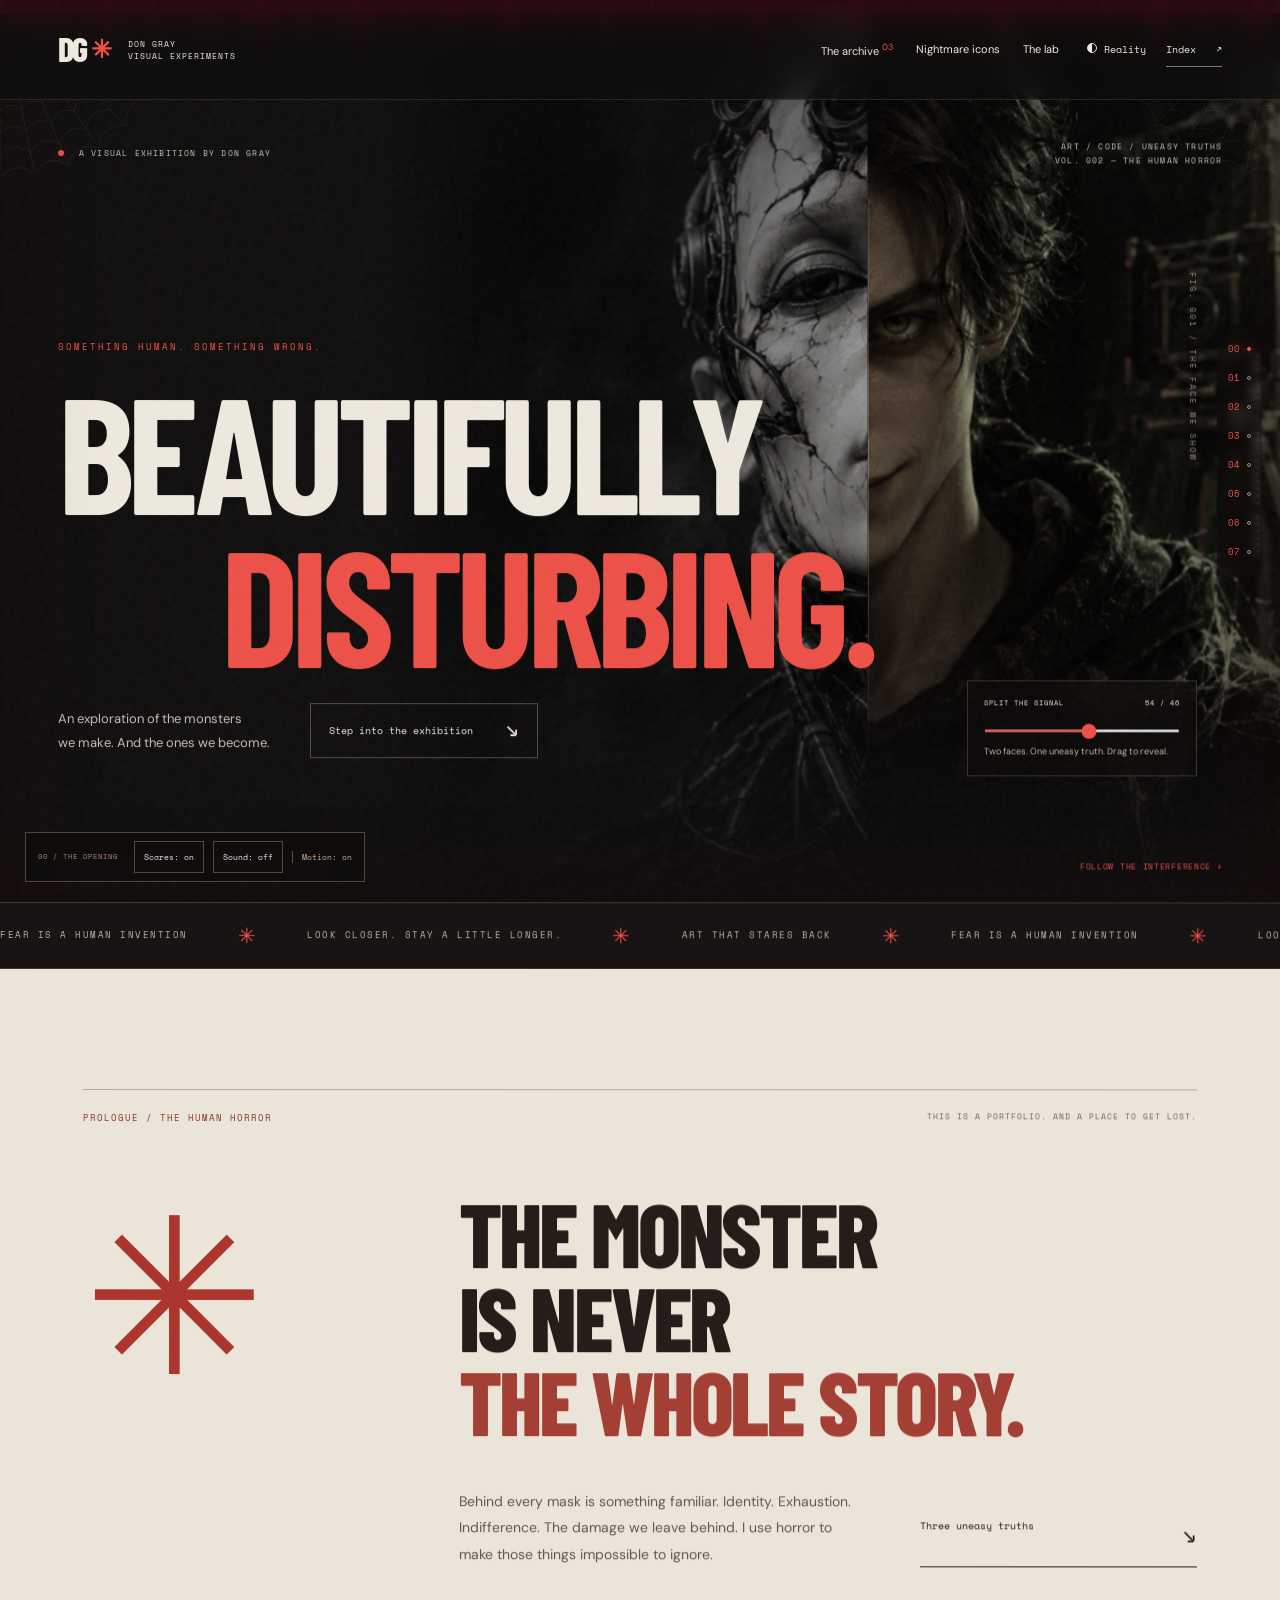
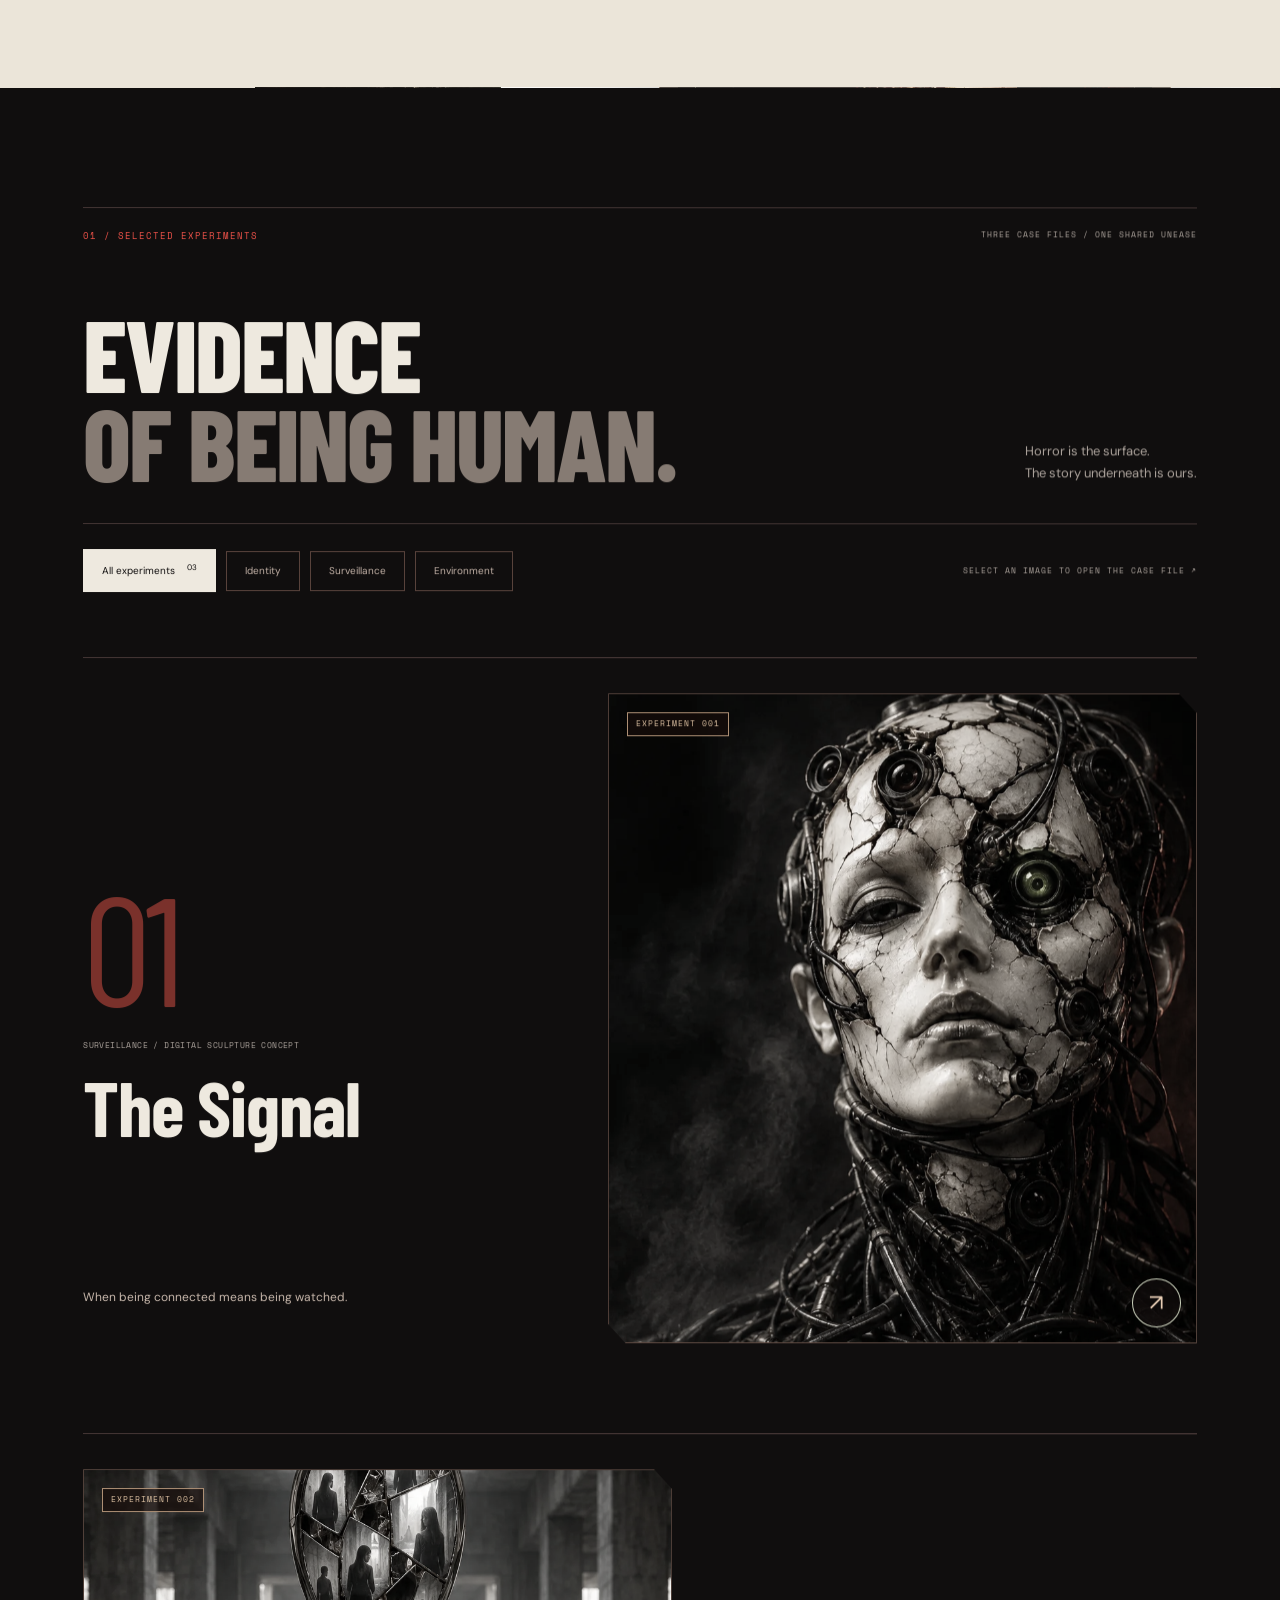
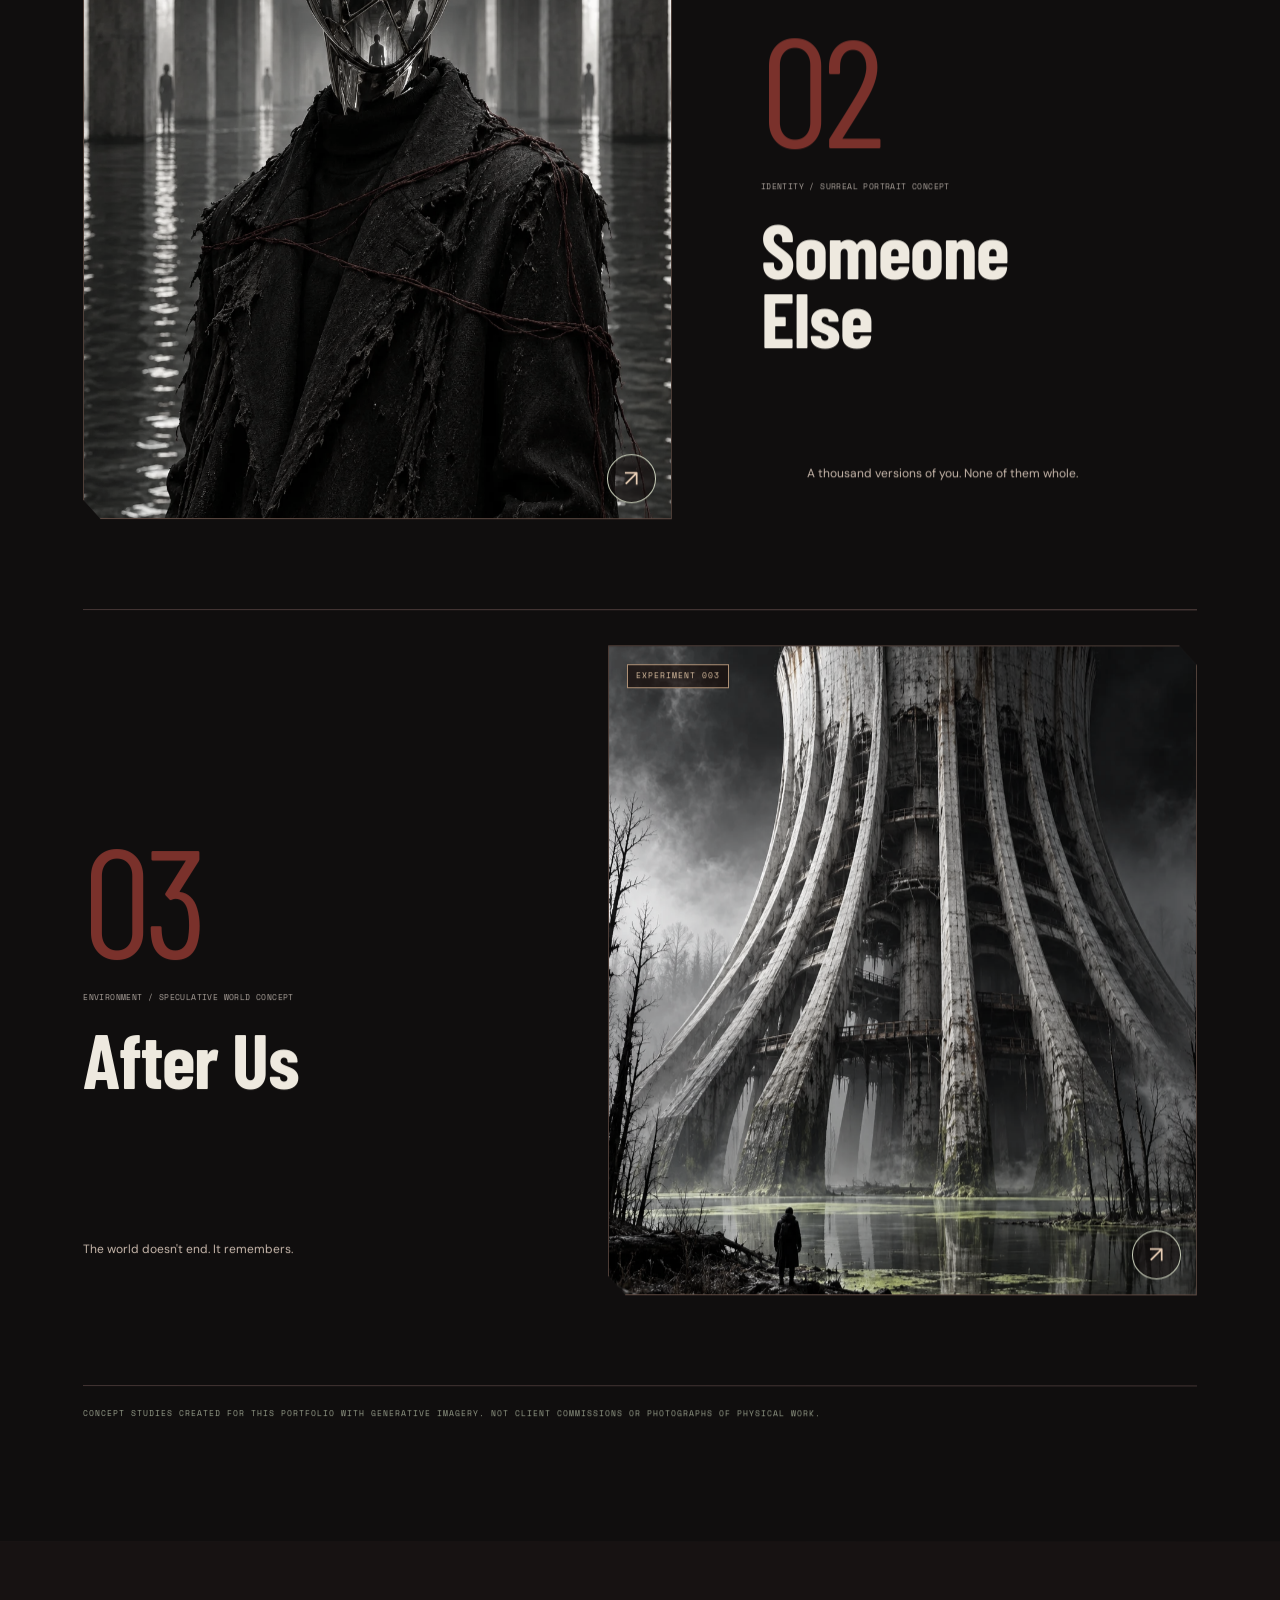
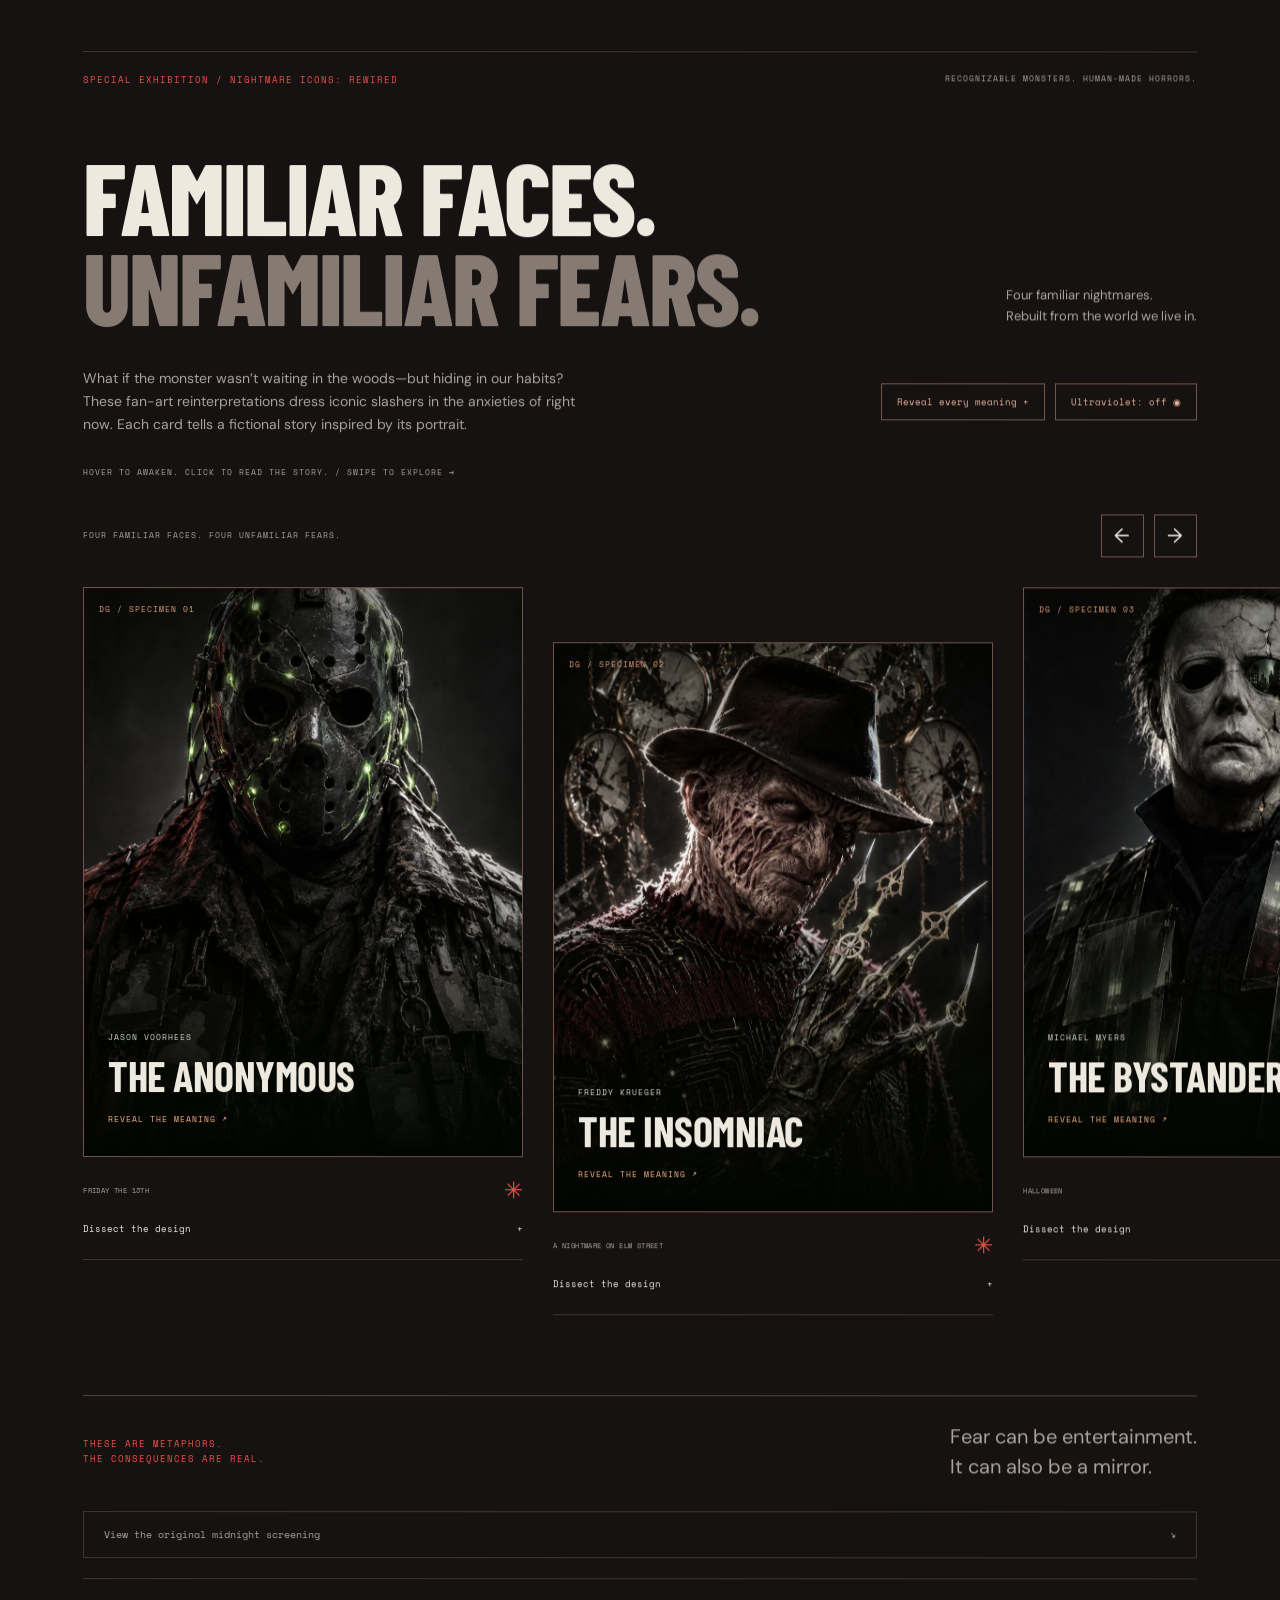
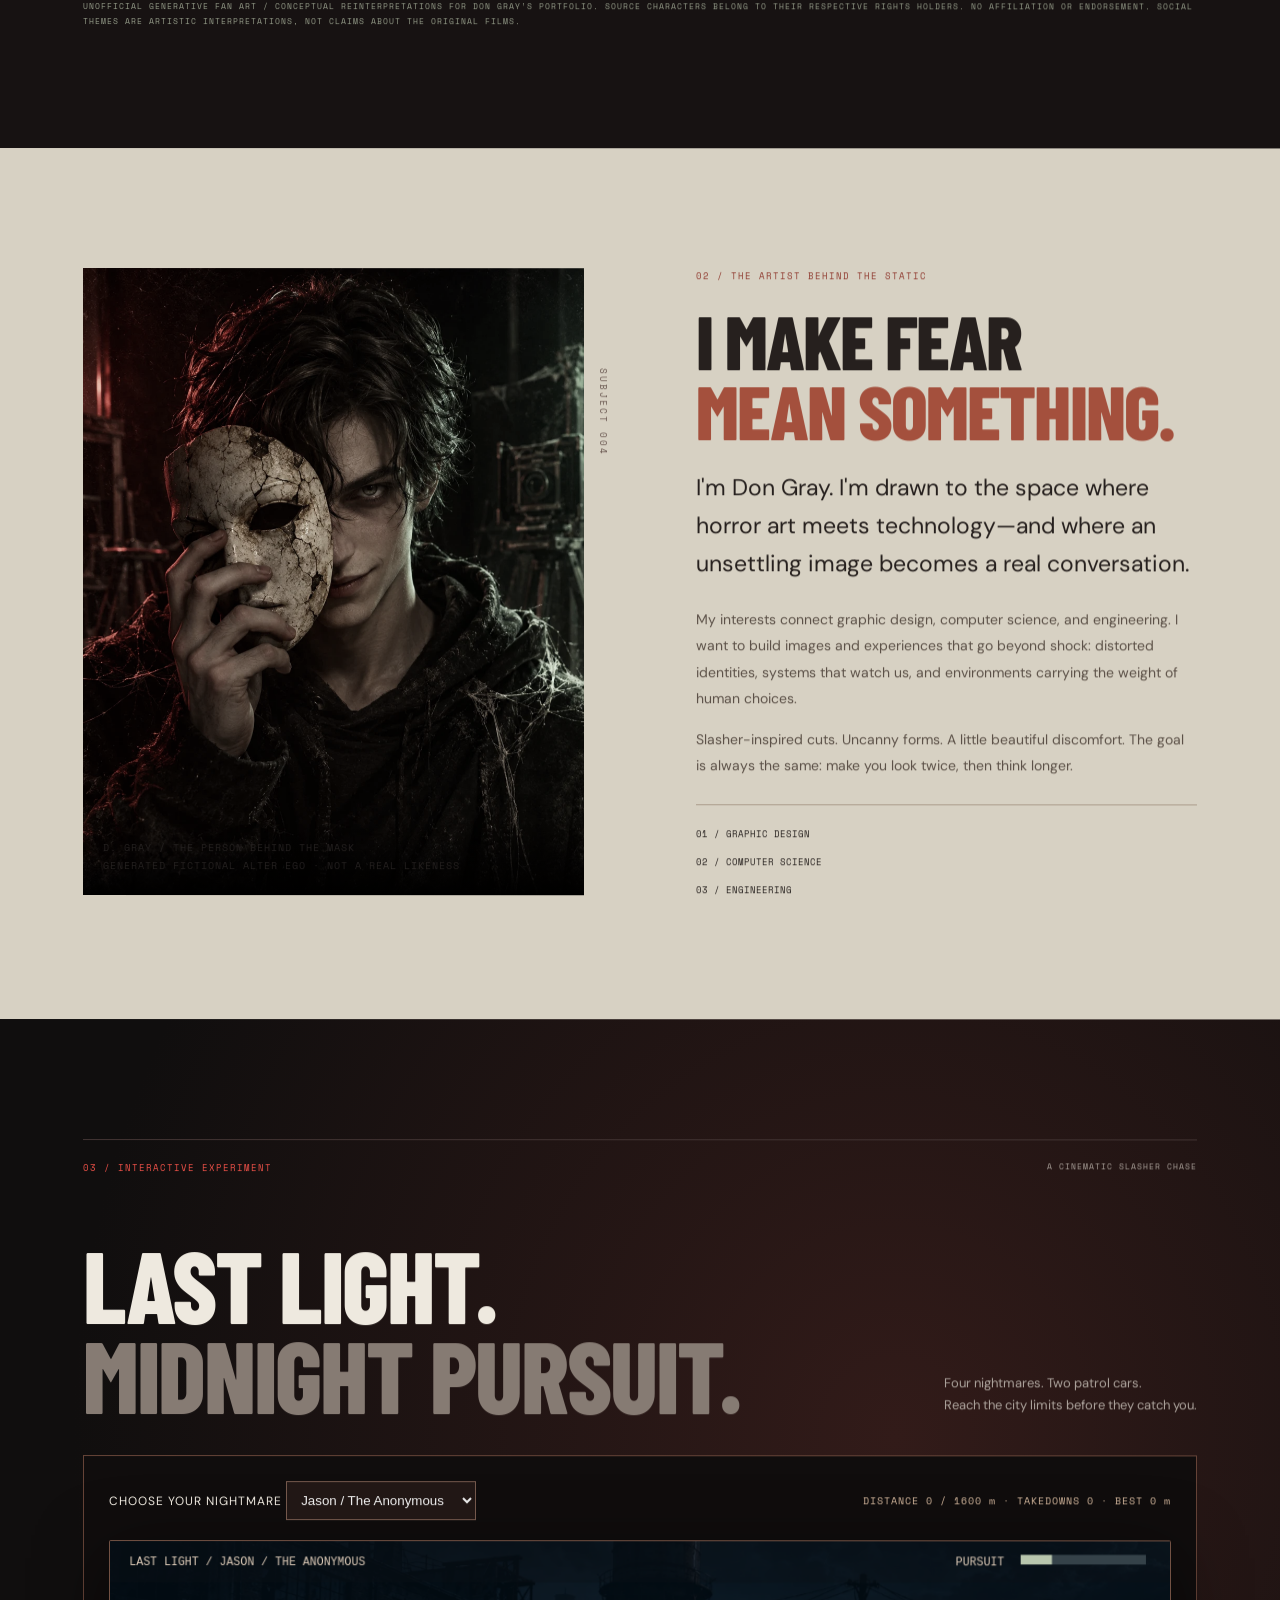
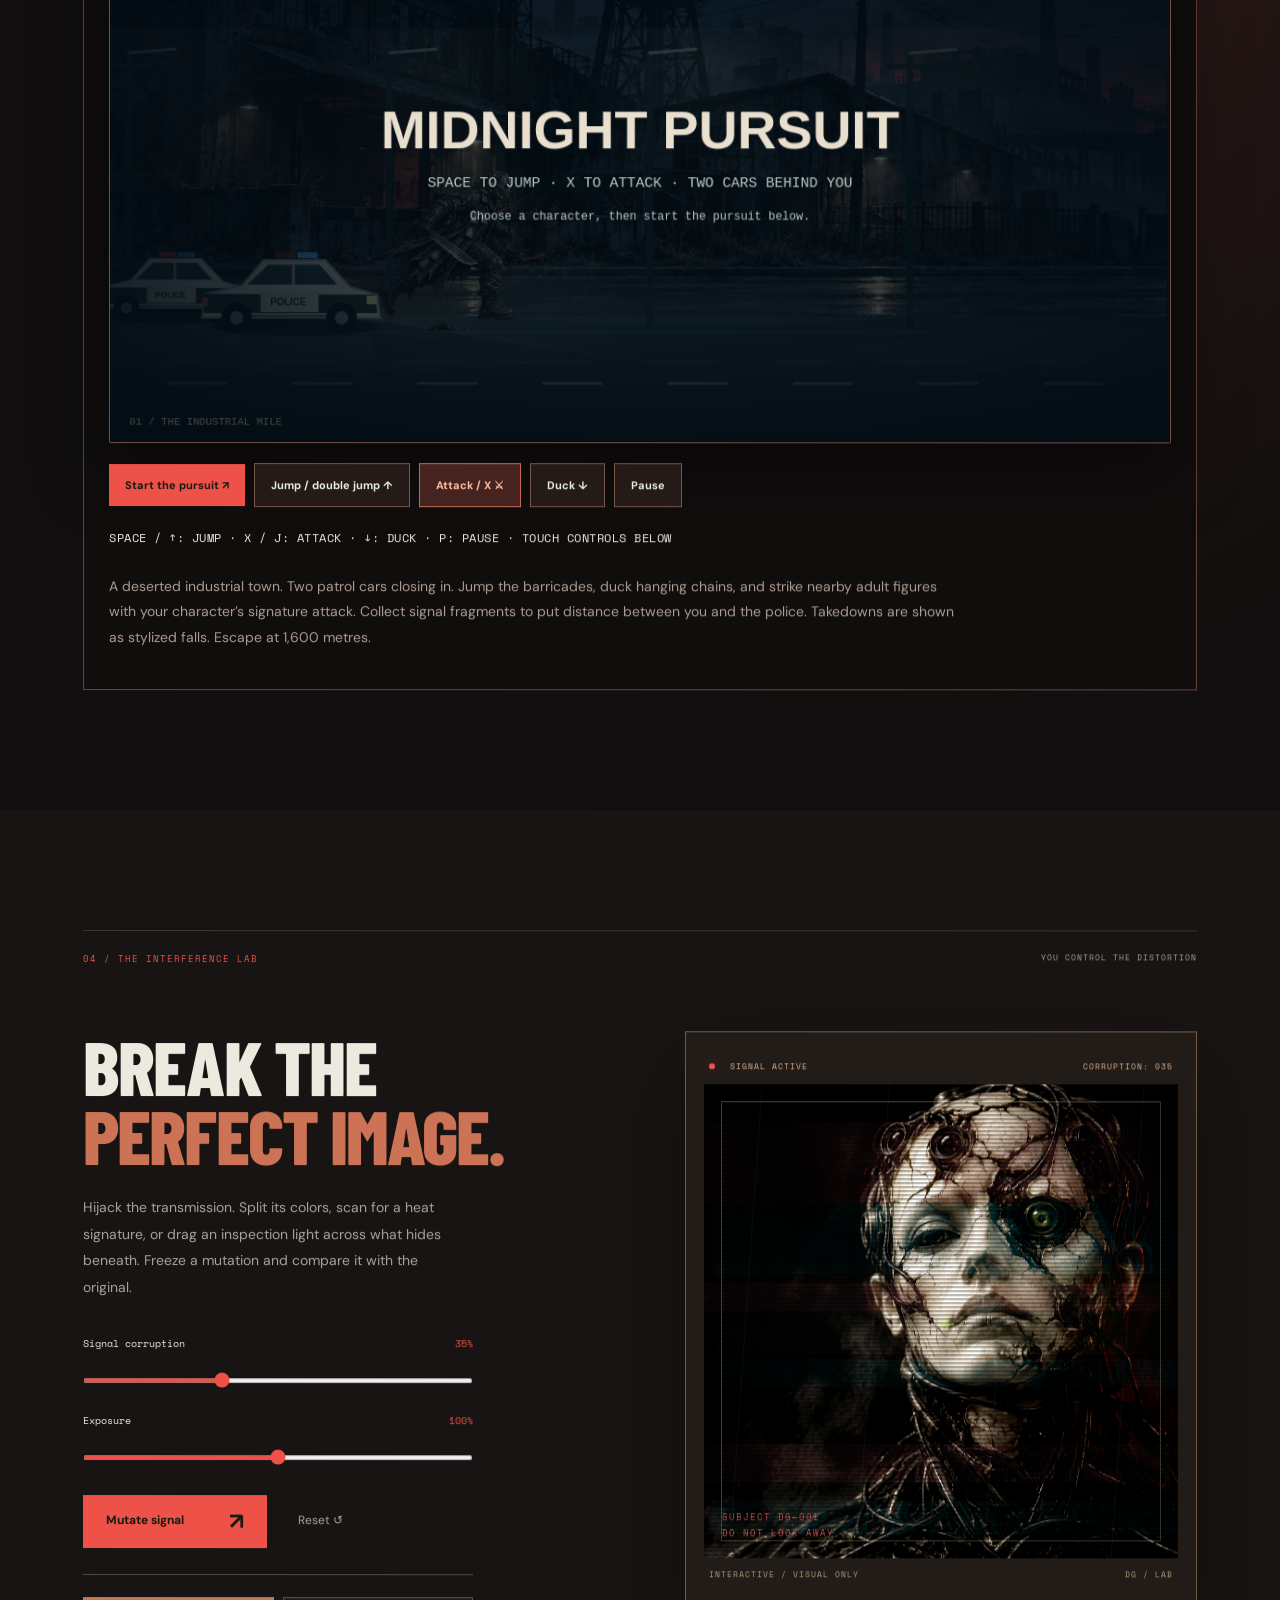
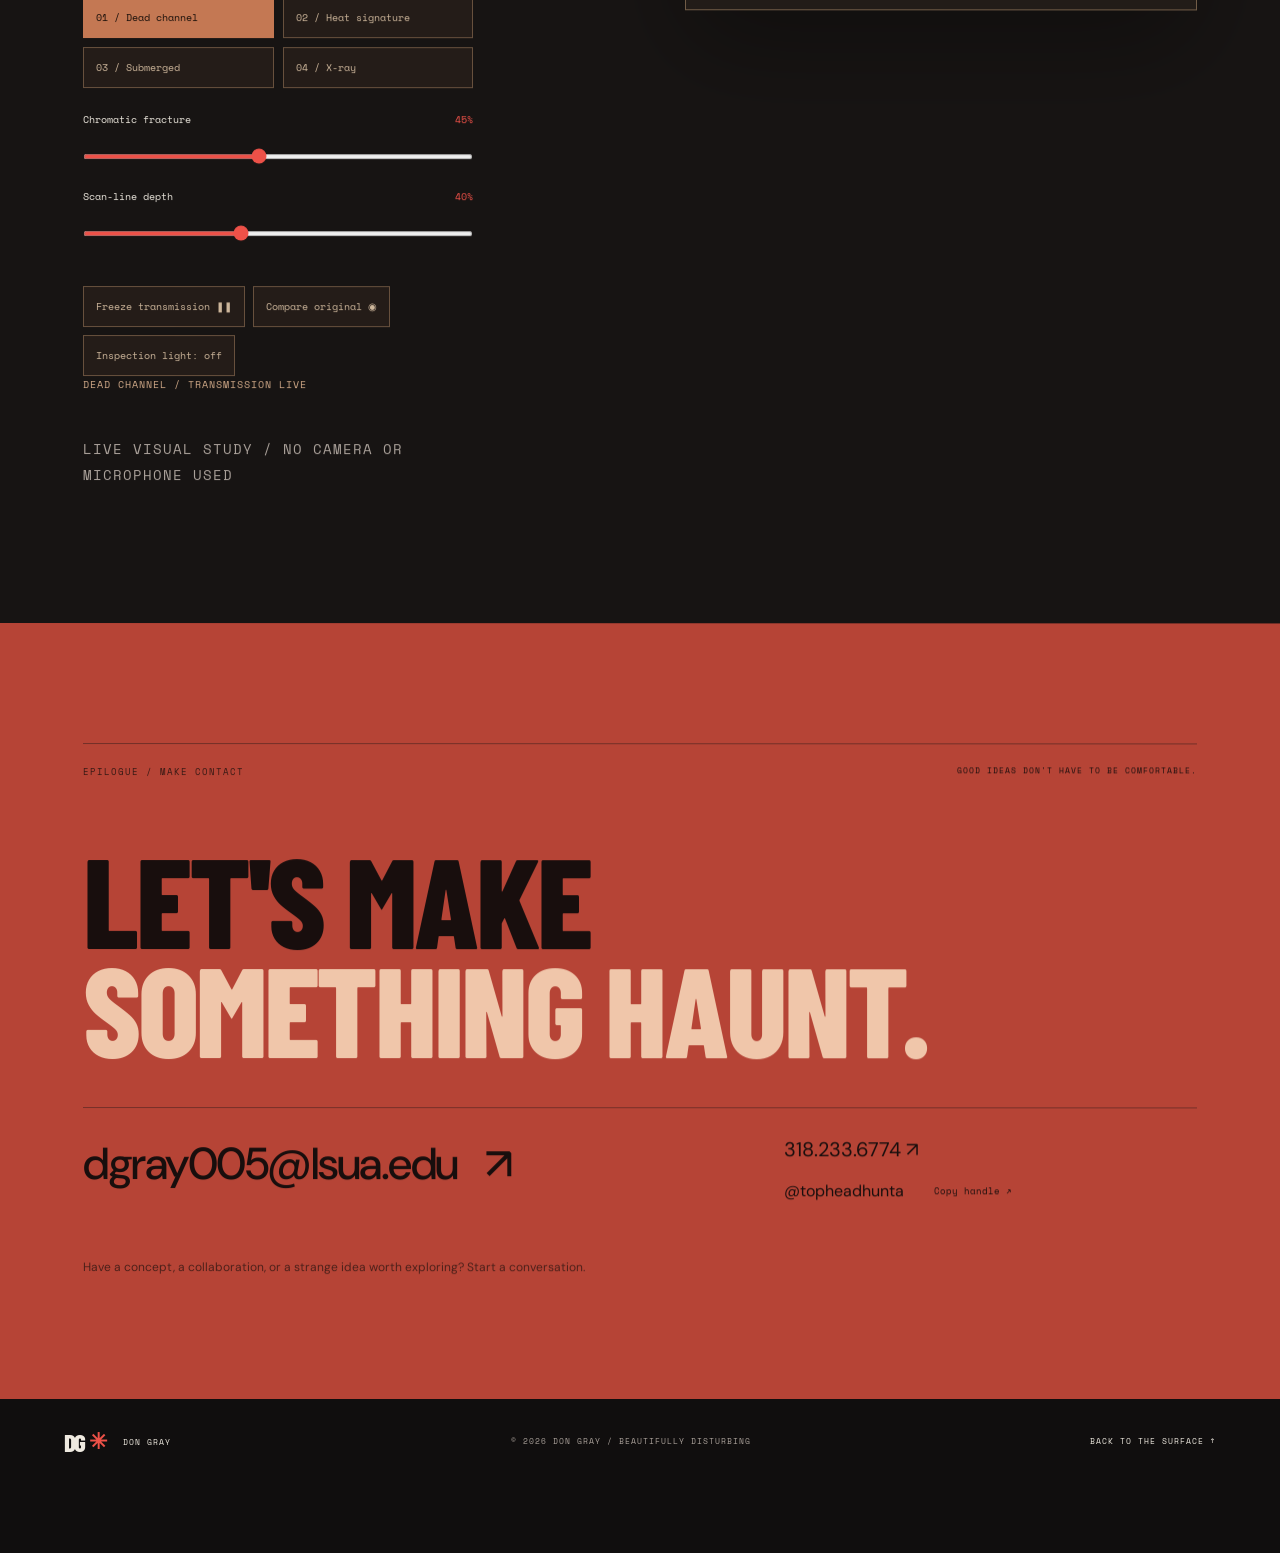
==== index.html @ 294871b6 "Add cinematic character scares and painted Midnight Pursuit game with police chase" ====
<!doctype html>
<html lang="en">
<head>
<meta charset="utf-8"><meta name="viewport" content="width=device-width,initial-scale=1">
<meta name="description" content="Don Gray — horror art, digital experimentation, and uncomfortable truths. Explore a conceptual portfolio at the intersection of graphic design, computer science, and engineering.">
<meta name="theme-color" content="#100e0e"><title>Don Gray — The Human Horror / Visual Exhibition</title>
<link rel="icon" href="assets/icon.svg" type="image/svg+xml"><link rel="stylesheet" href="styles.css"><script src="script.js" defer></script><link rel="stylesheet" href="haunt.css"><script src="scare-scenes.js" defer></script><link rel="stylesheet" href="cinematic-scares.css"><script src="cinematic-scares.js" defer></script><script src="haunt.js" defer></script><link rel="stylesheet" href="pursuit.css"><script src="pursuit.js" defer></script><link rel="stylesheet" href="lab-effects.css"><script src="lab-effects.js" defer></script><link rel="stylesheet" href="scroll-haunt.css"><script src="scroll-haunt.js" defer></script>
<link rel="stylesheet" href="exhibition.css"><script src="exhibition.js" defer></script>
</head>
<body><div id="screen-haunt" aria-hidden="true"></div>
<a class="skip" href="#main">Skip to content</a>
<div class="exhibition-progress" aria-hidden="true"><i></i></div><header><a class="brand" href="#home" aria-label="Don Gray home">DG<span class="brand-cross">✳</span><small>DON GRAY<br>VISUAL EXPERIMENTS</small></a><nav aria-label="Main navigation"><a href="#work">The archive <span>03</span></a><a href="#icons">Nightmare icons</a><a href="#about">The artist</a><a href="#projects">Projects</a><a href="#lab">The lab</a><a class="nav-contact" href="#contact">Make contact ↗</a></nav><div class="exhibition-header-tools"><button id="perception-toggle" aria-pressed="false" title="Change the exhibition’s visual perception"><span class="perception-dot" aria-hidden="true"></span><span id="perception-label">Reality</span></button><button id="index-open" aria-haspopup="dialog">Index <span>↗</span></button></div><button class="menu" aria-expanded="false" aria-controls="mobile-nav">Menu +</button></header>
<div id="mobile-nav" hidden><a href="#work">The archive</a><a href="#icons">Nightmare icons</a><a href="#about">The artist</a><a href="#projects">Projects</a><a href="#lab">The lab</a><a href="#contact">Make contact</a></div>
<main id="main">
<section class="hero" id="home" aria-labelledby="exhibition-title">
<div class="hero-reveal-stage"><img class="hero-image" src="assets/signal.webp" alt="A fractured porcelain face watched by a single green lens" fetchpriority="high"><div class="hero-other"><img src="assets/artist-alter-ego.webp" alt="A fictional artist behind a broken mask, revealed by splitting the signal"></div><div class="hero-light" aria-hidden="true"></div><div class="hero-split-line" aria-hidden="true"></div><span class="hero-subject mono">FIG. 001 / THE FACE WE SHOW</span></div><div class="hero-shade"></div>
<div class="hero-top mono"><span><i class="dot"></i> A VISUAL EXHIBITION BY DON GRAY</span><span>ART / CODE / UNEASY TRUTHS<br>VOL. 002 — THE HUMAN HORROR</span></div>
<div class="hero-copy"><p class="eyebrow">SOMETHING HUMAN. SOMETHING WRONG.</p><h1 id="exhibition-title"><span class="title-mask"><span>BEAUTIFULLY</span></span><em class="title-mask"><span>DISTURBING.</span></em></h1><div class="hero-intro-row"><p class="intro">An exploration of the monsters<br>we make. And the ones we become.</p><a class="button acid" href="#manifesto">Step into the exhibition <span>↘</span></a></div></div>
<div class="exposure-console"><div class="mono"><span>SPLIT THE SIGNAL</span><output id="hero-split-value">54 / 46</output></div><label class="sr-only" for="hero-split">Reveal the hidden artist portrait</label><input id="hero-split" type="range" min="0" max="100" value="54"><p>Two faces. One uneasy truth. Drag to reveal.</p></div>
<div class="hero-bottom mono"><span>GRAPHIC DESIGN × COMPUTER SCIENCE × ENGINEERING</span><a href="#manifesto">FOLLOW THE INTERFERENCE ↓</a></div><span class="hero-vertical mono" aria-hidden="true">DON GRAY / INDEPENDENT ARTIST</span>
</section>
<div class="ticker" aria-hidden="true"><div class="ticker-track"><span>FEAR IS A HUMAN INVENTION</span><b>✳</b><span>LOOK CLOSER. STAY A LITTLE LONGER.</span><b>✳</b><span>ART THAT STARES BACK</span><b>✳</b><span>FEAR IS A HUMAN INVENTION</span><b>✳</b><span>LOOK CLOSER. STAY A LITTLE LONGER.</span><b>✳</b><span>ART THAT STARES BACK</span><b>✳</b></div></div>
<section class="manifesto section" id="manifesto" aria-labelledby="manifesto-title"><div class="section-top"><p class="eyebrow">PROLOGUE / THE HUMAN HORROR</p><span class="mono muted">THIS IS A PORTFOLIO. AND A PLACE TO GET LOST.</span></div><div class="manifesto-grid"><span class="manifesto-symbol" aria-hidden="true">✳</span><div><h2 id="manifesto-title" class="reveal-block">THE MONSTER<br>IS NEVER<br><em>THE WHOLE STORY.</em></h2><div class="manifesto-bottom"><p>Behind every mask is something familiar. Identity. Exhaustion. Indifference. The damage we leave behind. I use horror to make those things impossible to ignore.</p><a href="#work" class="text-link">Three uneasy truths <span>↘</span></a></div></div></div></section>
<section class="archive section" id="work"><div class="section-top"><p class="eyebrow">01 / SELECTED EXPERIMENTS</p><span class="mono muted">THREE CASE FILES / ONE SHARED UNEASE</span></div><div class="title-row"><h2>EVIDENCE<br><span>OF BEING HUMAN.</span></h2><p>Horror is the surface.<br>The story underneath is ours.</p></div><div class="filter-row" role="group" aria-label="Filter artwork"><button class="filter active" data-filter="all" aria-pressed="true">All experiments <sup>03</sup></button><button class="filter" data-filter="identity" aria-pressed="false">Identity</button><button class="filter" data-filter="surveillance" aria-pressed="false">Surveillance</button><button class="filter" data-filter="environment" aria-pressed="false">Environment</button><span class="mono archive-hint">SELECT AN IMAGE TO OPEN THE CASE FILE ↗</span></div><p id="filter-status" class="sr-only" aria-live="polite">Showing all 3 artworks.</p>
<div class="gallery exhibition-cases">
<article class="art-card" data-category="surveillance"><button class="art-open" data-art="0" aria-label="Open The Signal case file"><div class="art-image"><img src="assets/signal.webp" alt="Porcelain head fractured by black surveillance cables" loading="lazy"><span class="image-tag mono">EXPERIMENT 001</span><span class="open-icon">↗</span><div class="hover-label">OPEN CASE FILE</div></div><div class="art-info"><div><p class="eyebrow">SURVEILLANCE / DIGITAL SCULPTURE CONCEPT</p><h3>The Signal</h3></div><span class="art-no">01</span></div></button><p class="art-desc">When being connected means being watched.</p></article>
<article class="art-card" data-category="identity"><button class="art-open" data-art="1" aria-label="Open Someone Else case file"><div class="art-image"><img src="assets/identity.webp" alt="A faceless figure with a fractured mirror face in a flooded concrete corridor" loading="lazy"><span class="image-tag mono">EXPERIMENT 002</span><span class="open-icon">↗</span><div class="hover-label">OPEN CASE FILE</div></div><div class="art-info"><div><p class="eyebrow">IDENTITY / SURREAL PORTRAIT CONCEPT</p><h3>Someone Else</h3></div><span class="art-no">02</span></div></button><p class="art-desc">A thousand versions of you. None of them whole.</p></article>
<article class="art-card" data-category="environment"><button class="art-open" data-art="2" aria-label="Open After Us case file"><div class="art-image"><img src="assets/aftermath.webp" alt="A ribcage-like industrial ruin emerging from dark water beneath a foggy sky" loading="lazy"><span class="image-tag mono">EXPERIMENT 003</span><span class="open-icon">↗</span><div class="hover-label">OPEN CASE FILE</div></div><div class="art-info"><div><p class="eyebrow">ENVIRONMENT / SPECULATIVE WORLD CONCEPT</p><h3>After Us</h3></div><span class="art-no">03</span></div></button><p class="art-desc">The world doesn't end. It remembers.</p></article>
</div><p class="collection-note mono">CONCEPT STUDIES CREATED FOR THIS PORTFOLIO WITH GENERATIVE IMAGERY. NOT CLIENT COMMISSIONS OR PHOTOGRAPHS OF PHYSICAL WORK.</p></section>
<section class="icons section rewired" id="icons"><div class="section-top"><p class="eyebrow">SPECIAL EXHIBITION / NIGHTMARE ICONS: REWIRED</p><span class="mono muted">RECOGNIZABLE MONSTERS. HUMAN-MADE HORRORS.</span></div><div class="title-row"><h2>FAMILIAR FACES.<br><span>UNFAMILIAR FEARS.</span></h2><p>Four familiar nightmares.<br>Rebuilt from the world we live in.</p></div><div class="exhibit-intro"><p>What if the monster wasn’t waiting in the woods—but hiding in our habits? These fan-art reinterpretations dress iconic slashers in the anxieties of right now. Each card tells a fictional story inspired by its portrait.</p><div class="exhibit-tools"><button id="reveal-all" aria-pressed="false">Reveal every meaning +</button><button id="uv-toggle" aria-pressed="false">Ultraviolet: off ◉</button></div></div><p class="mono exhibit-instruction">HOVER TO AWAKEN. CLICK TO READ THE STORY. / SWIPE TO EXPLORE →</p><div class="filmstrip-tools"><span class="mono">FOUR FAMILIAR FACES. FOUR UNFAMILIAR FEARS.</span><div><button id="filmstrip-prev" aria-label="Previous character">←</button><button id="filmstrip-next" aria-label="Next character">→</button></div></div><div class="rewired-grid" id="character-filmstrip" tabindex="0" aria-label="Character exhibition. Scroll horizontally or use the arrow buttons."><article class="specimen"><button class="specimen-flip" data-specimen="01" aria-expanded="false" aria-controls="meaning-01" aria-label="Reveal the meaning of The Anonymous, a Jason Voorhees reinterpretation"><span class="specimen-rotator"><span class="specimen-front"><img src="assets/jason-rewired.webp" alt="The black hockey mask is split by green-lit cables. Blank silhouette badges hang like trophies across his coat. The image connects hidden identity to a question: who answers for the damage when everyone can wear another face?" loading="lazy"><span class="specimen-grain" aria-hidden="true"></span><span class="specimen-index mono">DG / SPECIMEN 01</span><span class="specimen-front-copy"><span class="mono">JASON VOORHEES</span><strong>THE ANONYMOUS</strong><span class="specimen-prompt mono">REVEAL THE MEANING ↗</span></span></span><span class="specimen-back" id="meaning-01" aria-hidden="true"><span class="mono specimen-theme">ANONYMITY / ACCOUNTABILITY</span><strong class="specimen-quote">A mask is easy.<br>Accountability isn’t.</strong><span class="specimen-meaning">Every badge on his coat belongs to someone who disappeared behind a screen. Green signals travel through his cracked mask, keeping their borrowed identities alive. He has collected so many faces that he no longer remembers his own. A nightmare about anonymity becoming a hiding place for harm.</span><span class="specimen-return mono">TURN BACK ↶</span></span></span></button><div class="specimen-label"><span class="mono">FRIDAY THE 13TH</span><span aria-hidden="true">✳</span></div><details class="design-notes"><summary>Dissect the design <span>+</span></summary><p>The black hockey mask is split by green-lit cables. Blank silhouette badges hang like trophies across his coat. The image connects hidden identity to a question: who answers for the damage when everyone can wear another face?</p></details></article><article class="specimen"><button class="specimen-flip" data-specimen="02" aria-expanded="false" aria-controls="meaning-02" aria-label="Reveal the meaning of The Insomniac, a Freddy Krueger reinterpretation"><span class="specimen-rotator"><span class="specimen-front"><img src="assets/freddy-rewired.webp" alt="Broken clock faces form a halo behind his fedora. Ornate clock hands replace the familiar blades; circuitry runs through the red-and-black knit. Time and connection become physical pressures, turning the portrait into an image of exhaustion." loading="lazy"><span class="specimen-grain" aria-hidden="true"></span><span class="specimen-index mono">DG / SPECIMEN 02</span><span class="specimen-front-copy"><span class="mono">FREDDY KRUEGER</span><strong>THE INSOMNIAC</strong><span class="specimen-prompt mono">REVEAL THE MEANING ↗</span></span></span><span class="specimen-back" id="meaning-02" aria-hidden="true"><span class="mono specimen-theme">BURNOUT / THE ATTENTION ECONOMY</span><strong class="specimen-quote">Even your dreams<br>have a deadline.</strong><span class="specimen-meaning">The clocks behind him shattered when the world stopped sleeping. Now their hands grow from his glove, counting the minutes people trade for one more task, one more scroll. His sweater has become a circuit: always connected, never at rest. A nightmare built from burnout.</span><span class="specimen-return mono">TURN BACK ↶</span></span></span></button><div class="specimen-label"><span class="mono">A NIGHTMARE ON ELM STREET</span><span aria-hidden="true">✳</span></div><details class="design-notes"><summary>Dissect the design <span>+</span></summary><p>Broken clock faces form a halo behind his fedora. Ornate clock hands replace the familiar blades; circuitry runs through the red-and-black knit. Time and connection become physical pressures, turning the portrait into an image of exhaustion.</p></details></article><article class="specimen"><button class="specimen-flip" data-specimen="03" aria-expanded="false" aria-controls="meaning-03" aria-label="Reveal the meaning of The Bystander, a Michael Myers reinterpretation"><span class="specimen-rotator"><span class="specimen-front"><img src="assets/myers-rewired.webp" alt="A city glints inside one eye of the cracked white mask. Reflective panes overlap across the coveralls like armor, showing buildings but no human connection. The contrast between all that reflected life and the unreadable face gives the story its emotional distance." loading="lazy"><span class="specimen-grain" aria-hidden="true"></span><span class="specimen-index mono">DG / SPECIMEN 03</span><span class="specimen-front-copy"><span class="mono">MICHAEL MYERS</span><strong>THE BYSTANDER</strong><span class="specimen-prompt mono">REVEAL THE MEANING ↗</span></span></span><span class="specimen-back" id="meaning-03" aria-hidden="true"><span class="mono specimen-theme">DESENSITIZATION / COLLECTIVE EMPATHY</span><strong class="specimen-quote">We saw everything.<br>We felt nothing.</strong><span class="specimen-meaning">He wears a city made of reflections. Every pane on his shoulders holds another window, another life witnessed from a distance. One eye mirrors the skyline; the other stays empty. He sees everything and carries it without expression. A nightmare about witnessing so much that we stop responding.</span><span class="specimen-return mono">TURN BACK ↶</span></span></span></button><div class="specimen-label"><span class="mono">HALLOWEEN</span><span aria-hidden="true">✳</span></div><details class="design-notes"><summary>Dissect the design <span>+</span></summary><p>A city glints inside one eye of the cracked white mask. Reflective panes overlap across the coveralls like armor, showing buildings but no human connection. The contrast between all that reflected life and the unreadable face gives the story its emotional distance.</p></details></article><article class="specimen"><button class="specimen-flip" data-specimen="04" aria-expanded="false" aria-controls="meaning-04" aria-label="Reveal the meaning of The Consumer, a The Creeper reinterpretation"><span class="specimen-rotator"><span class="specimen-front"><img src="assets/creeper-rewired.webp" alt="The wide-brimmed hat and heavy coat are patched with rusted panels, pale torn strips, and dark fragments. Green vines cross their surface; smoke fills the background. Decay and new growth coexist, making the environmental theme visible in the costume itself." loading="lazy"><span class="specimen-grain" aria-hidden="true"></span><span class="specimen-index mono">DG / SPECIMEN 04</span><span class="specimen-front-copy"><span class="mono">THE CREEPER</span><strong>THE CONSUMER</strong><span class="specimen-prompt mono">REVEAL THE MEANING ↗</span></span></span><span class="specimen-back" id="meaning-04" aria-hidden="true"><span class="mono specimen-theme">EXPLOITATION / ENVIRONMENTAL COST</span><strong class="specimen-quote">Nothing is enough.<br>Everything is fuel.</strong><span class="specimen-meaning">He builds his coat from whatever the city throws away: corroded plates, torn strips, broken fragments. With every discarded thing, he grows harder to recognize beneath it. Vines push through the seams while smoke rises behind him. A nightmare about consumption leaving a body the planet must carry.</span><span class="specimen-return mono">TURN BACK ↶</span></span></span></button><div class="specimen-label"><span class="mono">JEEPERS CREEPERS</span><span aria-hidden="true">✳</span></div><details class="design-notes"><summary>Dissect the design <span>+</span></summary><p>The wide-brimmed hat and heavy coat are patched with rusted panels, pale torn strips, and dark fragments. Green vines cross their surface; smoke fills the background. Decay and new growth coexist, making the environmental theme visible in the costume itself.</p></details></article></div><div class="exhibit-end"><span class="mono">THESE ARE METAPHORS.<br>THE CONSEQUENCES ARE REAL.</span><p>Fear can be entertainment.<br>It can also be a mirror.</p></div><details class="original-study"><summary>View the original midnight screening <span>↘</span></summary><img src="assets/nightmare-icons.webp" alt="Original generative ensemble fan art of Jason, Freddy, Michael Myers, and the Creeper in an abandoned theater" loading="lazy"></details><p class="collection-note mono">UNOFFICIAL GENERATIVE FAN ART / CONCEPTUAL REINTERPRETATIONS FOR DON GRAY’S PORTFOLIO. SOURCE CHARACTERS BELONG TO THEIR RESPECTIVE RIGHTS HOLDERS. NO AFFILIATION OR ENDORSEMENT. SOCIAL THEMES ARE ARTISTIC INTERPRETATIONS, NOT CLAIMS ABOUT THE ORIGINAL FILMS.</p></section>
<section class="about section" id="about"><figure class="artist-portrait" tabindex="0" role="button" aria-label="Awaken the fictional artist portrait"><img src="assets/artist-alter-ego.webp" alt="Fictional horror alter ego of Don Gray, half hidden behind a cracked ivory mask"><figcaption class="mono">D. GRAY / THE PERSON BEHIND THE MASK<br>GENERATED FICTIONAL ALTER EGO · NOT A REAL LIKENESS</figcaption></figure><div class="about-copy"><p class="eyebrow">02 / THE ARTIST BEHIND THE STATIC</p><h2>I MAKE FEAR<br><em>MEAN SOMETHING.</em></h2><p class="large-copy">I'm Don Gray. I'm drawn to the space where horror art meets technology—and where an unsettling image becomes a real conversation.</p><p>My interests connect graphic design, computer science, and engineering. I want to build images and experiences that go beyond shock: distorted identities, systems that watch us, and environments carrying the weight of human choices.</p><p>Slasher-inspired cuts. Uncanny forms. A little beautiful discomfort. The goal is always the same: make you look twice, then think longer.</p><div class="discipline"><span>01 / GRAPHIC DESIGN</span><span>02 / COMPUTER SCIENCE</span><span>03 / ENGINEERING</span></div></div></section>
<section class="section" id="projects"><div class="section-top"><p class="eyebrow">03 / INTERACTIVE EXPERIMENT</p><span class="mono muted">A CINEMATIC SLASHER CHASE</span></div><div class="title-row"><h2>LAST LIGHT.<br><span>MIDNIGHT PURSUIT.</span></h2><p>Four nightmares. Two patrol cars.<br>Reach the city limits before they catch you.</p></div><div class="game-shell"><div class="game-toolbar"><label>Choose your nightmare <select id="runner-character"><option value="0">Jason / The Anonymous</option><option value="1">Freddy / The Insomniac</option><option value="2">Myers / The Bystander</option><option value="3">Creeper / The Consumer</option></select></label><span class="mono" id="runner-score" role="status">DISTANCE 0 / 1600 m · TAKEDOWNS 0</span></div><canvas id="runner" width="1100" height="520" tabindex="0" aria-label="Last Light Midnight Pursuit. Space or up arrow jumps and double jumps. X or J attacks nearby adult figures. Down ducks, P pauses. Two police cars pursue you. Reach 1600 metres to escape."></canvas><div class="game-actions"><button class="button acid" id="runner-start">Start the pursuit ↗</button><button class="button" id="runner-jump">Jump / double jump ↑</button><button class="button" id="runner-attack">Attack / X ⚔</button><button class="button" id="runner-duck" aria-pressed="false">Duck ↓</button><button class="button" id="runner-pause">Pause</button></div><p class="mono" id="runner-message" role="status">SPACE / ↑: JUMP · X / J: ATTACK · ↓: DUCK · P: PAUSE · TOUCH CONTROLS BELOW</p><p class="game-note">A deserted industrial town. Two patrol cars closing in. Jump the barricades, duck hanging chains, and strike nearby adult figures with your character’s signature attack. Collect signal fragments to put distance between you and the police. Takedowns are shown as stylized falls. Escape at 1,600 metres.</p></div></section><section class="lab section" id="lab"><div class="section-top"><p class="eyebrow">04 / THE INTERFERENCE LAB</p><span class="mono muted">YOU CONTROL THE DISTORTION</span></div><div class="lab-grid"><div><h2>BREAK THE<br><em>PERFECT IMAGE.</em></h2><p>Hijack the transmission. Split its colors, scan for a heat signature, or drag an inspection light across what hides beneath. Freeze a mutation and compare it with the original.</p><div class="controls"><label for="distortion">Signal corruption <output id="distortion-value">35%</output></label><input id="distortion" type="range" min="0" max="100" value="35"><label for="exposure">Exposure <output id="exposure-value">100%</output></label><input id="exposure" type="range" min="50" max="150" value="100"><div class="lab-actions"><button class="button acid" id="randomize">Mutate signal <span>↗</span></button><button class="reset" id="reset">Reset ↺</button></div></div><p class="mono lab-note">LIVE VISUAL STUDY / NO CAMERA OR MICROPHONE USED</p></div><div class="lab-monitor"><div class="monitor-top mono"><span><i class="dot"></i> SIGNAL ACTIVE</span><span id="signal-readout">CORRUPTION: 035</span></div><div class="signal-stage" id="signal-stage"><img src="assets/signal.webp" alt="Interactive version of The Signal with adjustable distortion and exposure"><div class="signal-slice" aria-hidden="true"></div><div class="scanlines" aria-hidden="true"></div><div class="crosshair" aria-hidden="true">+</div><span class="monitor-label mono">SUBJECT DG—001<br>DO NOT LOOK AWAY.</span></div><div class="monitor-bottom mono"><span>INTERACTIVE / VISUAL ONLY</span><span>DG / LAB</span></div></div></div></section>
<section class="contact section" id="contact"><div class="section-top"><p class="eyebrow">EPILOGUE / MAKE CONTACT</p><span class="mono">GOOD IDEAS DON'T HAVE TO BE COMFORTABLE.</span></div><h2>LET'S MAKE<br><em>SOMETHING HAUNT.</em></h2><div class="contact-grid"><a class="email" href="mailto:dgray005@lsua.edu">dgray005@lsua.edu <span>↗</span></a><div><a href="tel:+13182336774">318.233.6774 ↗</a><button id="copy-handle" data-handle="topheadhunta">@topheadhunta <span>Copy handle ↗</span></button><p class="mono" id="copy-status" role="status"></p></div></div><p class="contact-note">Have a concept, a collaboration, or a strange idea worth exploring? Start a conversation.</p></section>
</main><nav class="chapter-rail" aria-label="Exhibition chapters"><a href="#home" aria-label="Opening" class="active"><span>00</span><i></i></a><a href="#manifesto" aria-label="Prologue"><span>01</span><i></i></a><a href="#work" aria-label="Selected experiments"><span>02</span><i></i></a><a href="#icons" aria-label="Nightmare icons"><span>03</span><i></i></a><a href="#about" aria-label="The artist"><span>04</span><i></i></a><a href="#projects" aria-label="The game"><span>05</span><i></i></a><a href="#lab" aria-label="Interference lab"><span>06</span><i></i></a><a href="#contact" aria-label="Contact"><span>07</span><i></i></a></nav><div class="exhibition-controls" aria-label="Exhibition settings"><span class="mono" id="chapter-readout">00 / THE OPENING</span></div><footer><a class="brand" href="#home">DG<span class="brand-cross">✳</span><small>DON GRAY</small></a><p class="mono">© <span id="year">2026</span> DON GRAY / BEAUTIFULLY DISTURBING</p><button id="scare-toggle" aria-pressed="true">Scares: on</button><button id="sound-toggle" aria-pressed="false">Sound: off</button><button id="motion-toggle" aria-pressed="false">Motion: on</button><a href="#home" class="mono">BACK TO THE SURFACE ↑</a></footer>
<dialog id="case-file" aria-labelledby="case-title"><button class="dialog-close" aria-label="Close case file">Close ×</button><div class="case-grid"><img id="case-image" src="assets/signal.webp" alt=""><div class="case-copy"><p class="eyebrow" id="case-number"></p><h2 id="case-title"></h2><p class="large-copy" id="case-subtitle"></p><h3>THE UNEASY TRUTH</h3><p id="case-meaning"></p><h3>VISUAL LANGUAGE</h3><p id="case-process"></p><p class="mono collection-note">GENERATIVE CONCEPT STUDY / PORTFOLIO EXPLORATION</p><button class="button acid" id="next-art">Next experiment →</button></div></div></dialog>
<div id="scare-overlay" hidden role="dialog" aria-label="Character jump scare"><img alt=""><strong></strong><button id="dismiss-scare">Close / Escape ×</button></div><dialog id="chapter-index" aria-labelledby="index-title"><div class="index-top"><span class="mono">DON GRAY / THE HUMAN HORROR</span><button id="index-close">Close ×</button></div><div class="index-body"><div><h2 id="index-title">CHOOSE YOUR<br><em>DESCENT.</em></h2><nav aria-label="Chapter index"><a href="#work" data-preview="signal"><small>01</small> The evidence <span>↗</span></a><a href="#icons" data-preview="jason-rewired"><small>02</small> The nightmares <span>↗</span></a><a href="#about" data-preview="artist-alter-ego"><small>03</small> The artist <span>↗</span></a><a href="#projects" data-preview="creeper-rewired"><small>04</small> The arcade <span>↗</span></a><a href="#lab" data-preview="identity"><small>05</small> The interference <span>↗</span></a><a href="#contact" data-preview="aftermath"><small>06</small> Make contact <span>↗</span></a></nav></div><div class="index-preview"><img src="assets/signal.webp" alt="" id="index-preview-image"><span class="mono">SELECT A CHAPTER. FOLLOW THE UNEASE.</span></div></div></dialog></body></html>
---- styles.css ----
@import url('https://fonts.googleapis.com/css2?family=Barlow+Condensed:wght@600;700;800;900&family=DM+Sans:wght@400;500;600;700&family=Space+Mono:wght@400;700&display=swap');
:root{--bg:#10110f;--panel:#191b17;--paper:#eeeee5;--muted:#a1a598;--acid:#d0ff43;--line:#383c31;--display:'Barlow Condensed','Arial Narrow',Impact,sans-serif;--body:'DM Sans',Arial,sans-serif;--mono:'Space Mono',monospace}*{box-sizing:border-box}html{scroll-behavior:smooth;scroll-padding-top:100px}body{margin:0;background:var(--bg);color:var(--paper);font-family:var(--body);font-size:15px;line-height:1.65}button,a,input{-webkit-tap-highlight-color:transparent}a{color:inherit;text-decoration:none}button{font:inherit;color:inherit;cursor:pointer}button,a,input{outline-offset:6px}a:focus-visible,button:focus-visible,input:focus-visible{outline:2px solid var(--acid)}button{border:0}img{display:block;max-width:100%}[hidden]{display:none!important}::selection{background:var(--acid);color:var(--bg)}.mono,.eyebrow{font-family:var(--mono);font-size:10px;letter-spacing:1px;line-height:1.7}.eyebrow{color:var(--acid);margin:0 0 22px}.muted{color:var(--muted)}.skip{position:fixed;left:20px;top:-80px;z-index:100;background:var(--acid);color:#000;padding:12px}.skip:focus{top:15px}.sr-only{position:absolute;width:1px;height:1px;overflow:hidden;clip:rect(0,0,0,0)}header{height:94px;display:flex;align-items:center;justify-content:space-between;padding:0 5%;border-bottom:1px solid var(--line);background:var(--bg);position:relative;z-index:20}.brand{display:flex;align-items:center;font-family:var(--display);font-size:38px;font-weight:800;line-height:.9;letter-spacing:-2px}.brand-cross{font-family:Arial;font-size:30px;color:var(--acid);padding:0 18px 0 5px}.brand small{font-family:var(--mono);font-size:9px;line-height:1.5;letter-spacing:1px;font-weight:400}nav{display:flex;align-items:center;gap:35px;font-size:12px}nav a:hover{color:var(--acid)}nav span{font-size:9px;color:var(--acid);vertical-align:super}.nav-contact{border:1px solid #636951;padding:12px 20px}.menu{display:none;background:none}.hero{min-height:720px;height:calc(100svh - 94px);max-height:1000px;position:relative;overflow:hidden;padding:30px 5% 0;background:#090a08}.hero-image{position:absolute;inset:0;width:100%;height:100%;object-fit:cover;object-position:70% 50%}.hero-shade{position:absolute;inset:0;background:linear-gradient(90deg,rgba(6,8,5,.94),rgba(6,8,5,.78) 28%,rgba(6,8,5,.08) 67%),linear-gradient(0deg,#0b0c09 0%,transparent 30%,transparent 85%,rgba(6,8,5,.5))}.hero-top,.hero-bottom{position:relative;display:flex;align-items:center;justify-content:space-between;gap:20px;font-size:9px}.hero-top{color:#c3c6b7}.dot{width:6px;height:6px;background:var(--acid);display:inline-block;border-radius:50%;margin-right:9px;box-shadow:0 0 12px #d0ff4355}.hero-copy{position:absolute;top:22%;left:5%;width:80%}h1,h2,h3,p{margin-top:0}h1,h2{font-family:var(--display);font-weight:800;line-height:.88;letter-spacing:-.025em;margin-bottom:25px}h1{font-size:clamp(76px,9.8vw,162px)}h1 em,h2 em{font-style:normal;color:var(--acid)}.intro{font-size:17px;line-height:1.6;color:#d6d9ce;margin:25px 0 30px}.button{display:inline-flex;align-items:center;justify-content:space-between;gap:45px;padding:15px 23px;font-size:12px;font-weight:700;transition:background .2s,transform .2s}.button:hover{transform:translateY(-3px)}.acid{background:var(--acid);color:#171a0f}.acid:hover{background:#e2ff89}.button span{font-size:23px;line-height:1}.hero-bottom{position:absolute;bottom:23px;left:5%;right:5%;color:#b1b7a6}.hero-caption{margin-left:auto}.hero-bottom a{margin-left:30px;color:var(--acid)}.ticker{display:flex;align-items:center;justify-content:space-around;gap:20px;padding:17px 2%;border-block:1px solid var(--line);background:#20251a;color:var(--acid);font-family:var(--mono);font-size:10px;letter-spacing:1.5px;overflow:hidden;white-space:nowrap}.ticker b{font-size:23px;font-weight:400}.section{padding:95px 5%}.section-top{display:flex;justify-content:space-between;gap:20px;border-top:1px solid var(--line);padding-top:20px;margin-bottom:50px}.section-top .eyebrow{margin:0}.title-row{display:flex;justify-content:space-between;align-items:end;margin-bottom:35px}.title-row h2{font-size:clamp(50px,5.5vw,88px);margin:0}.title-row h2 span{color:#777e6d}.title-row>p{color:var(--muted);font-size:14px;padding-right:8%;margin:0 0 5px}.filter-row{display:flex;align-items:center;gap:8px;border-top:1px solid var(--line);padding-top:25px;margin-bottom:32px;flex-wrap:wrap}.filter{background:none;border:1px solid var(--line);border-radius:2px;padding:9px 14px;font-size:11px;color:#c0c5b6}.filter.active,.filter:hover{color:var(--bg);background:var(--acid);border-color:var(--acid)}.filter sup{font-size:8px;margin-left:9px}.archive-hint{margin-left:auto;font-size:8px;color:var(--muted)}.gallery{display:grid;grid-template-columns:repeat(3,minmax(0,1fr));gap:25px}.art-card:nth-child(2){padding-top:65px}.art-card:nth-child(3){padding-top:125px}.art-open{width:100%;text-align:left;background:none;padding:0;display:block}.art-image{aspect-ratio:3/4;position:relative;overflow:hidden;background:var(--panel)}.art-image img{height:100%;width:100%;object-fit:cover;filter:saturate(.65);transition:transform .7s,filter .5s}.art-card:first-child .art-image img{object-position:65% center}.image-tag{position:absolute;top:18px;left:18px;font-size:8px;background:#0d100bd9;border:1px solid #626953;padding:4px 8px}.open-icon{position:absolute;right:15px;bottom:15px;width:37px;height:37px;border:1px solid #cbd1bc;display:grid;place-items:center;font-size:23px;background:#11150d90}.hover-label{position:absolute;bottom:24px;left:18px;font:9px var(--mono);letter-spacing:1px;opacity:0;transform:translateY(8px);transition:.3s}.art-open:hover img{transform:scale(1.045);filter:saturate(1)}.art-open:hover .hover-label{opacity:1;transform:translateY(0)}.art-info{display:flex;justify-content:space-between;gap:10px;margin-top:22px}.art-info .eyebrow{font-size:8px;margin-bottom:8px;color:var(--muted);letter-spacing:.4px}.art-info h3{font-family:var(--display);font-size:35px;font-weight:700;line-height:1.1;margin-bottom:10px}.art-no{font-family:var(--mono);font-size:11px;color:var(--acid);padding-top:18px}.art-desc{font-size:12px;color:var(--muted);margin-bottom:0}.collection-note{font-size:8px;color:#959c89;border-top:1px solid var(--line);padding-top:20px;margin:45px 0 0;line-height:1.8}.about{background:#e4e5d8;color:#24281d;display:grid;grid-template-columns:1fr 1.15fr;gap:10%;padding-block:100px}.artist-mark{border:1px solid #a7ad96;display:flex;flex-direction:column;justify-content:space-between;padding:25px;min-height:500px;position:relative;background:repeating-linear-gradient(0deg,transparent,transparent 39px,#a7ad9630 40px),repeating-linear-gradient(90deg,transparent,transparent 39px,#a7ad9630 40px)}.artist-mark>div{font:800 clamp(100px,18vw,260px)/.7 var(--display);letter-spacing:-15px;position:relative}.artist-mark>div>span{position:absolute;right:0;top:-50px;font:100px Arial;color:#647447;letter-spacing:0}.artist-mark .mono{font-size:9px}.about .eyebrow{color:#516235}.about h2{font-size:clamp(46px,5vw,77px)}.about h2 em{color:#778758}.large-copy{font-size:20px;line-height:1.55}.about-copy>p:not(.eyebrow):not(.large-copy){font-size:13px;color:#515744}.discipline{display:flex;flex-wrap:wrap;gap:10px 20px;border-top:1px solid #a7ad96;margin-top:25px;padding-top:20px;font:8px/2 var(--mono)}.lab-grid{display:grid;grid-template-columns:1fr 1fr;gap:10%;align-items:center}.lab h2{font-size:clamp(48px,5.7vw,86px)}.lab-grid>div>p:not(.eyebrow){color:var(--muted);max-width:370px;font-size:13px}.controls{max-width:390px;margin-top:35px}.controls label{display:flex;justify-content:space-between;font:10px var(--mono);margin-bottom:15px}.controls output{color:var(--acid)}input[type=range]{width:100%;accent-color:var(--acid);height:5px;margin:0 0 30px;cursor:pointer}.lab-actions{display:flex;align-items:center;gap:25px;margin-top:5px}.reset{background:none;color:var(--muted);font-size:12px}.lab-grid .lab-note{font:8px var(--mono);margin-top:25px}.lab-monitor{border:1px solid #525b43;padding:10px;background:#161b11}.monitor-top,.monitor-bottom{display:flex;justify-content:space-between;padding:10px 5px;font-size:8px}.monitor-top{color:var(--acid)}.monitor-bottom{color:#a7b494}.signal-stage{--corruption:35;--exposure:1;position:relative;aspect-ratio:1;overflow:hidden;background:#0a0c08}.signal-stage>img{width:100%;height:100%;object-fit:cover;object-position:65% center;filter:brightness(var(--exposure)) contrast(calc(1 + var(--corruption)*.006)) saturate(calc(1 - var(--corruption)*.005))}.scanlines{position:absolute;inset:0;pointer-events:none;background:repeating-linear-gradient(transparent 0 3px,#0007 3px 4px);opacity:calc(var(--corruption)*.008)}.signal-slice{position:absolute;left:0;right:0;top:38%;height:19%;background:url('assets/signal.webp') 65% 44%/cover;transform:translateX(calc(var(--corruption)*.3px));mix-blend-mode:screen;opacity:calc(var(--corruption)*.009);filter:hue-rotate(45deg)}.monitor-label{position:absolute;bottom:18px;left:18px;color:var(--acid);font-size:9px}.crosshair{position:absolute;top:45%;left:49%;font:35px var(--mono);color:#d0ff4380}.contact{background:var(--acid);color:#1a1e12}.contact .section-top{border-color:#8ead36}.contact .eyebrow{color:#283317}.contact h2{font-size:clamp(65px,8vw,128px);margin-bottom:45px}.contact h2 em{color:#5b7428}.contact-grid{display:grid;grid-template-columns:1.6fr 1fr;gap:40px;border-top:1px solid #8ead36;padding-top:25px}.email{font-size:clamp(22px,3.4vw,49px);font-weight:500;letter-spacing:-1.5px;line-height:1.4}.email span{display:inline-block;margin-left:20px}.contact-grid>div{display:flex;flex-direction:column;align-items:start;gap:12px}.contact-grid>div>a{font-size:20px}#copy-handle{display:flex;gap:30px;background:none;padding:0;text-align:left;font-size:16px}#copy-handle span{font:9px var(--mono);align-self:center}#copy-status{margin:0;font-size:10px;min-height:17px}.contact-note{font-size:12px;margin:25px 0 0;color:#425322}footer{padding:35px 5%;display:flex;align-items:center;justify-content:space-between;gap:25px}footer .brand{font-size:25px}footer .brand-cross{font-size:22px}footer .mono,footer button{font-size:8px}footer p{color:var(--muted);margin:0}footer button{background:none;border:1px solid var(--line);padding:8px 12px;font-family:var(--mono)}dialog{width:min(1100px,94vw);max-height:90svh;background:var(--bg);color:var(--paper);border:1px solid #657049;padding:0;overflow:auto}dialog::backdrop{background:#000d;backdrop-filter:blur(8px)}.case-grid{display:grid;grid-template-columns:1fr 1fr}.case-grid>img{width:100%;height:100%;min-height:650px;object-fit:cover}.case-copy{padding:80px 35px 35px}.case-copy h2{font-size:60px}.case-copy h3{font:10px var(--mono);color:var(--acid);margin:30px 0 10px}.case-copy>p:not(.eyebrow):not(.large-copy){font-size:13px;color:var(--muted)}.case-copy .button{margin-top:25px}.case-copy .collection-note{font-size:8px}.dialog-close{position:absolute;right:15px;top:15px;border:1px solid #64734a;background:#10110f;padding:8px 14px;font:11px var(--mono);z-index:1}.no-motion *,.no-motion *::before,.no-motion *::after{animation:none!important;transition:none!important;scroll-behavior:auto!important}body.modal-open{overflow:hidden}@media(prefers-reduced-motion:reduce){html{scroll-behavior:auto}*,*::before,*::after{transition:none!important;animation:none!important}}@media(min-width:1600px){header,.section,footer{padding-inline:max(5%,calc((100vw - 1500px)/2))}}@media(max-width:1000px){nav{gap:20px}.hero{min-height:650px}.hero-copy{top:24%}.hero-caption{display:none}.hero-bottom{font-size:8px}.archive-hint{display:none}.art-card:nth-child(3){padding-top:70px}.art-card:nth-child(2){padding-top:35px}.gallery{gap:18px}.art-info h3{font-size:29px}.about{gap:6%}.artist-mark{min-height:450px}.artist-mark>div{letter-spacing:-8px}.artist-mark>div>span{font-size:70px}.lab-grid{gap:5%}.contact-grid{grid-template-columns:1.4fr 1fr}footer{flex-wrap:wrap}.ticker{font-size:8px}}@media(max-width:700px){header{height:76px}.brand{font-size:31px}.brand-cross{padding-right:12px;font-size:25px}.brand small{font-size:8px}nav{display:none}.menu{display:block;font:11px var(--mono);border:1px solid var(--line);padding:8px 12px}#mobile-nav{position:absolute;top:76px;left:0;right:0;z-index:30;background:var(--bg);padding:20px 5%;border-bottom:1px solid var(--line)}#mobile-nav a{display:block;padding:12px;border-bottom:1px solid var(--line)}.hero{height:790px;min-height:0;max-height:none;padding-top:20px}.hero-image{object-position:66% 50%;opacity:.75}.hero-shade{background:linear-gradient(90deg,#090b07cc,transparent),linear-gradient(0deg,#090b07 1%,transparent 55%,#090b0733)}.hero-top{font-size:7px;align-items:start}.hero-top>span:last-child{max-width:70px;text-align:right}.hero-copy{top:27%;width:90%}.hero-copy>.eyebrow{font-size:8px}h1{font-size:clamp(58px,13vw,90px)}.intro{font-size:16px}.hero-bottom{font-size:7px;align-items:end}.hero-bottom>span{max-width:160px}.hero-bottom a{margin-left:0;text-align:right;max-width:100px}.ticker{justify-content:start;gap:30px;font-size:8px;padding-block:12px}.section{padding:60px 5%}.section-top{margin-bottom:35px}.section-top>.mono{max-width:130px;text-align:right;font-size:7px}.title-row{display:block}.title-row h2{font-size:54px}.title-row>p{margin:20px 0 0;font-size:13px}.filter-row{gap:7px}.filter{padding:8px 10px;font-size:10px}.gallery{grid-template-columns:1fr;gap:38px}.art-card:nth-child(2),.art-card:nth-child(3){padding-top:0}.art-image{aspect-ratio:4/4.4}.art-info h3{font-size:35px}.art-info .eyebrow{font-size:8px}.art-desc{font-size:13px}.collection-note{margin-top:30px;font-size:7px}.about{grid-template-columns:1fr;gap:40px}.artist-mark{min-height:300px}.artist-mark>div{font-size:180px;width:90%;letter-spacing:-10px}.artist-mark>div>span{right:0;top:-20px;font-size:90px}.about h2{font-size:55px}.large-copy{font-size:18px}.lab-grid{grid-template-columns:1fr;gap:35px}.lab h2{font-size:59px}.controls{max-width:none}.lab-grid>div>p:not(.eyebrow){max-width:none}.lab-monitor{max-width:500px}.contact h2{font-size:clamp(51px,12vw,84px);margin-bottom:30px}.contact-grid{grid-template-columns:1fr;gap:20px}.email{font-size:clamp(22px,6.5vw,38px);letter-spacing:-1px}.email span{margin-left:10px}.contact-note{max-width:320px}footer{gap:25px;justify-content:space-between}footer>p{order:4;flex-basis:100%}footer>a:last-child{font-size:7px}.case-grid{grid-template-columns:1fr}.case-grid>img{min-height:0;max-height:400px;aspect-ratio:1;object-position:65% center}.case-copy{padding:30px 24px}.case-copy h2{font-size:52px}}

.icons{padding-top:20px}.icons-theater{--character-position:12.5%;position:relative;overflow:hidden;border:1px solid var(--line)}.icons-theater>img{width:100%;aspect-ratio:2/1;object-fit:cover}.theater-vignette{position:absolute;inset:0;pointer-events:none;background:linear-gradient(0deg,#0a0c08aa,transparent 35%)}.theater-label{position:absolute;bottom:22px;left:22px;font-size:9px;color:var(--acid)}.slash-mark{position:absolute;top:5%;bottom:5%;left:var(--character-position);width:2px;transform:rotate(22deg);background:var(--acid);opacity:0;pointer-events:none}.slash-mark.cut{animation:slash .65s ease-out}@keyframes slash{0%{opacity:0;clip-path:inset(0 0 100% 0)}25%{opacity:.9;clip-path:inset(0)}100%{opacity:0;clip-path:inset(0)}}.icon-selectors{display:grid;grid-template-columns:repeat(4,1fr);border:1px solid var(--line);border-top:0}.character{display:grid;grid-template-columns:1fr auto;text-align:left;background:none;padding:20px;border-right:1px solid var(--line)}.character:last-child{border-right:0}.character .mono{grid-column:1/-1;font-size:8px;color:var(--muted);margin-bottom:10px}.character strong{font-family:var(--display);font-size:24px;font-weight:600;line-height:1.2}.character>span:last-child{color:var(--acid)}.character.active{background:#262f19;box-shadow:inset 0 3px var(--acid)}.character:hover{background:#23291c}.character-detail{max-width:750px;padding-top:30px;min-height:215px}.character-detail h3{font:600 30px var(--display);margin-bottom:10px}.character-detail>.eyebrow{font-size:8px;margin-bottom:10px}.character-detail>p:last-child{font-size:14px;color:var(--muted)}.icons .collection-note{margin-top:20px}@media(max-width:1000px){nav{gap:14px;font-size:11px}.character{padding:14px}.character strong{font-size:22px}}@media(max-width:700px){.icons{padding-top:10px}.icons .title-row h2{font-size:clamp(43px,11vw,59px)}.icons-theater>img{aspect-ratio:1.4;object-fit:cover}.theater-label{font-size:7px;left:12px;bottom:12px}.icon-selectors{grid-template-columns:1fr 1fr}.character:nth-child(2){border-right:0}.character:nth-child(-n+2){border-bottom:1px solid var(--line)}.character strong{font-size:23px}.character-detail{min-height:240px}}
/* NIGHTMARE ICONS: REWIRED */
.rewired .title-row h2{font-size:clamp(65px,7vw,110px)}.exhibit-intro{display:flex;justify-content:space-between;align-items:center;gap:40px;margin:30px 0}.exhibit-intro>p{max-width:520px;font-size:14px;color:var(--muted);margin:0}.exhibit-tools{display:flex;gap:10px;flex-wrap:wrap}.exhibit-tools button{background:transparent;border:1px solid #596348;padding:11px 15px;font:10px var(--mono);color:var(--acid)}.exhibit-tools button:hover,.exhibit-tools button[aria-pressed=true]{color:var(--bg);background:var(--acid)}.exhibit-instruction{font-size:8px;color:var(--muted);margin:35px 0 20px}.rewired-grid{display:grid;grid-template-columns:repeat(4,minmax(0,1fr));gap:18px}.specimen:nth-child(even){margin-top:45px}.specimen-flip{display:block;perspective:1400px;width:100%;height:470px;background:none;padding:0;text-align:left}.specimen-rotator{position:relative;display:block;width:100%;height:100%;transform-style:preserve-3d;transition:transform .75s cubic-bezier(.2,.7,.2,1)}.specimen-flip[aria-expanded=true] .specimen-rotator{transform:rotateY(180deg)}.specimen-front,.specimen-back{display:flex;position:absolute;inset:0;backface-visibility:hidden;-webkit-backface-visibility:hidden;border:1px solid #58614b;overflow:hidden}.specimen-front{background:#080b07;flex-direction:column;justify-content:end}.specimen-front img{width:100%;height:100%;object-fit:cover;position:absolute;inset:0;transition:filter .4s,transform .7s;filter:saturate(.65)}.specimen-flip:hover .specimen-front img{filter:saturate(1);transform:scale(1.035)}.specimen-grain{position:absolute;inset:0;background:linear-gradient(0deg,#030600 1%,#030600a6 23%,transparent 60%),linear-gradient(180deg,#03060070,transparent 30%);pointer-events:none}.specimen-index{position:absolute;left:15px;top:15px;font-size:8px;color:var(--acid)}.specimen-front-copy{position:relative;display:flex;flex-direction:column;gap:10px;padding:20px 16px}.specimen-front-copy>.mono:first-child{font-size:8px;color:#d2d8c8}.specimen-front-copy strong{font:700 clamp(27px,2.8vw,43px)/.95 var(--display);letter-spacing:-.5px}.specimen-prompt{font-size:8px;color:var(--acid);margin-top:8px}.specimen-back{transform:rotateY(180deg);padding:24px 20px;background:#d0ff43;color:#1b2410;flex-direction:column;justify-content:space-between;gap:15px}.specimen-theme{font-size:8px;letter-spacing:.6px}.specimen-quote{font:700 clamp(29px,3vw,43px)/1 var(--display);letter-spacing:-.5px}.specimen-meaning{font-size:12px;line-height:1.7}.specimen-return{font-size:9px;border-top:1px solid #8ba933;padding-top:13px}.specimen-label{display:flex;justify-content:space-between;align-items:center;padding-top:15px;gap:10px}.specimen-label .mono{font-size:7px;letter-spacing:.4px;color:var(--muted)}.specimen-label>span:last-child{color:var(--acid);font-size:23px}.design-notes{font-size:12px;color:var(--muted);border-bottom:1px solid var(--line);padding-bottom:12px}.design-notes summary{cursor:pointer;font:9px var(--mono);list-style:none;display:flex;justify-content:space-between;gap:10px;padding:12px 0;color:var(--paper)}.design-notes summary::-webkit-details-marker{display:none}.design-notes[open] summary span{transform:rotate(45deg)}.design-notes p{margin:5px 0 10px;font-size:12px;line-height:1.7}.exhibit-end{display:flex;justify-content:space-between;align-items:center;border-top:1px solid var(--line);margin-top:50px;padding-top:25px}.exhibit-end>.mono{font-size:9px;color:var(--acid)}.exhibit-end>p{font-size:20px;color:var(--muted);line-height:1.5;margin:0}.original-study{margin-top:30px;border:1px solid var(--line);padding:15px 20px}.original-study summary{display:flex;justify-content:space-between;font:10px var(--mono);color:var(--muted);cursor:pointer;list-style:none}.original-study img{margin-top:20px;width:100%}.rewired.ultraviolet{--acid:#d5a4ff}.ultraviolet .specimen-front img{filter:hue-rotate(70deg) saturate(.9)}.ultraviolet .specimen-back{background:#d5a4ff;color:#251531}.ultraviolet .specimen-return{border-color:#a274c2}.no-motion .specimen-rotator{transition:none!important}@media(prefers-reduced-motion:reduce){.specimen-rotator{transition:none!important}}@media(max-width:1100px){.rewired-grid{grid-template-columns:repeat(2,minmax(0,1fr));gap:30px}.specimen-flip{height:540px}.specimen-front-copy strong{font-size:44px}.specimen-quote{font-size:47px}.specimen-back{padding:35px}.specimen-meaning{font-size:15px}.specimen:nth-child(even){margin-top:35px}.exhibit-intro{align-items:start}.exhibit-tools{max-width:250px;flex-shrink:0}}@media(max-width:700px){.rewired .title-row h2{font-size:66px}.exhibit-intro{display:block}.exhibit-tools{margin-top:20px;max-width:none}.exhibit-tools button{font-size:8px;padding:10px 12px}.rewired-grid{gap:12px}.specimen:nth-child(even){margin-top:25px}.specimen-flip{height:365px}.specimen-index{font-size:6px;left:9px;top:10px}.specimen-front-copy{padding:13px 10px;gap:8px}.specimen-front-copy strong{font-size:28px}.specimen-front-copy>.mono:first-child,.specimen-prompt{font-size:6px;letter-spacing:.5px}.specimen-back{padding:16px 12px;gap:10px}.specimen-theme{font-size:6px;letter-spacing:0}.specimen-quote{font-size:28px}.specimen-meaning{font-size:10px;line-height:1.55}.specimen-return{font-size:7px}.specimen-label .mono{font-size:6px}.design-notes summary{font-size:8px}.design-notes p{font-size:11px}.exhibit-end{gap:20px}.exhibit-end>.mono{font-size:7px}.exhibit-end>p{font-size:15px}.original-study summary{font-size:8px}}@media(max-width:360px){.rewired-grid{grid-template-columns:1fr;gap:25px}.specimen:nth-child(even){margin-top:0}.specimen-flip{height:440px}.specimen-back{padding:30px}.specimen-quote{font-size:42px}.specimen-meaning{font-size:14px}}
/* Keep narrative text readable on both faces of each specimen. */
.specimen-meaning{font-size:11px;line-height:1.65}.specimen-flip{height:500px}@media(max-width:1100px){.specimen-flip{height:560px}.specimen-meaning{font-size:14px}}@media(max-width:700px){.specimen-flip{height:440px}.specimen-meaning{font-size:10px;line-height:1.6}.specimen-quote{font-size:26px}}@media(max-width:360px){.specimen-flip{height:510px}.specimen-meaning{font-size:13px}}
---- haunt.css ----
:root{--blood:#9d1020}body{background-color:#0c0b0b}#screen-haunt{position:fixed;inset:0;z-index:35;pointer-events:none;box-shadow:inset 0 0 90px #34000690;background:radial-gradient(ellipse at 2% 20%,#820b1740,transparent 10%),radial-gradient(ellipse at 99% 70%,#820b1740,transparent 9%)}.blood-drip{position:absolute;top:0;width:var(--w);height:var(--h);left:var(--x);background:linear-gradient(90deg,#350006,#a31125 50%,#470009);border-radius:0 0 80% 70%;box-shadow:2px 0 8px #130000;transform-origin:top;animation:seep 12s ease-in-out infinite alternate}.blood-drip:after{content:'';position:absolute;bottom:-5px;left:10%;width:80%;height:16px;background:#8e1020;border-radius:50%}.screen-web{position:absolute;width:clamp(130px,23vw,350px);height:auto;opacity:.58;filter:drop-shadow(0 1px 1px #000)}.screen-web.right{right:0;transform:scaleX(-1)}.artist-portrait{margin:0;position:relative;background:#141211}.artist-portrait img{width:100%;display:block;aspect-ratio:4/5;object-fit:cover}.artist-portrait figcaption{position:absolute;bottom:0;padding:20px;background:linear-gradient(transparent,#000);font-size:10px;line-height:1.8;width:100%}.specimen-front img{animation:breathing 7s ease-in-out infinite;transform-origin:50% 40%}.specimen:nth-child(2) img{animation-delay:-2s}.specimen:nth-child(3) img{animation-delay:-4s}.specimen:nth-child(4) img{animation-delay:-6s}.specimen-flip:hover .specimen-front img{filter:contrast(1.18) saturate(.7)}#scare-overlay{position:fixed;inset:0;z-index:9999;background:#080000;overflow:hidden;place-items:center}#scare-overlay:not([hidden]){display:grid}#scare-overlay img{position:absolute;width:100%;height:100%;object-fit:cover;object-position:center 32%;filter:contrast(1.7) saturate(.45) drop-shadow(0 0 40px red);animation:lunge .65s cubic-bezier(.1,.7,.1,1) both}#scare-overlay:after{content:'';position:absolute;inset:0;pointer-events:none;box-shadow:inset 0 0 160px 35px #600018;background:repeating-linear-gradient(0deg,transparent 0 3px,#0003 4px)}#scare-overlay strong{z-index:1;align-self:end;margin-bottom:12vh;color:#fff;font-size:clamp(25px,7vw,100px);text-shadow:4px 3px #a9001b;font-family:Impact,sans-serif}#dismiss-scare{position:absolute;right:24px;top:25px;z-index:2;background:#080808;color:white;border:1px solid #aaa;padding:14px}#projects{background:radial-gradient(ellipse at bottom,#251116,transparent 70%)}.game-shell{border:1px solid #513137;background:#0b1011;padding:20px}.game-toolbar,.game-actions{display:flex;flex-wrap:wrap;justify-content:space-between;gap:12px;align-items:center}.game-toolbar{padding:0 0 18px}.game-toolbar label{font-size:12px;text-transform:uppercase;letter-spacing:1px}select{background:#171b19;color:#eee;border:1px solid #657062;padding:10px;max-width:100%}#runner{width:100%;display:block;background:#080d10;border:1px solid #35413a;touch-action:manipulation}#runner:focus-visible{outline:2px solid #c8ff5f}.game-actions{justify-content:start;margin:20px 0}.game-actions .button{cursor:pointer;padding:13px 18px}.game-note{max-width:750px;color:#a4aaa3;font-size:14px;line-height:1.8}#runner-message{font-size:12px;line-height:1.8}#scare-toggle,#sound-toggle{background:transparent;border:1px solid #594343;color:#eee;padding:9px;cursor:pointer}@keyframes breathing{50%{transform:scale(1.045) translateY(-3px)}}@keyframes seep{to{transform:scaleY(1.12)}}@keyframes lunge{from{transform:scale(.85) rotate(-3deg)}40%{transform:scale(1.55) rotate(2deg)}to{transform:scale(1.4)}}.no-motion .specimen-front img,.no-motion .blood-drip,.no-motion #scare-overlay img{animation:none!important}@media(prefers-reduced-motion:reduce){.specimen-front img,.blood-drip,#scare-overlay img{animation:none!important}}@media(max-width:650px){.game-shell{padding:10px}.game-toolbar{align-items:start;flex-direction:column}.game-actions .button{font-size:11px;padding:11px}.artist-portrait{max-width:450px}.blood-drip{max-height:65px}}

.game-actions .button:not(.acid){background:#19221f;color:#e5eedf;border:1px solid #596a5d}footer{flex-wrap:wrap;gap:16px}.artist-portrait{cursor:pointer}.artist-portrait:focus-visible{outline:2px solid var(--acid)}
/* Wet blood visibly gathers, stretches, and falls over the screen. */
.blood-drip{animation:blood-flow 5s ease-in-out infinite;max-height:none;background:linear-gradient(90deg,#380009,#b31327 45%,#650b16);filter:drop-shadow(1px 3px 2px #0008)}.blood-drip:after{animation:blood-fall 5s ease-in infinite;transform-origin:50% 0}.blood-drip:nth-child(3n){animation-duration:7s}.blood-drip:nth-child(4n){animation-duration:6s}#screen-haunt:before{content:'';position:absolute;top:0;left:0;right:0;height:13px;background:linear-gradient(#4b000d,#9c1124);box-shadow:0 3px 20px #51000e}
@keyframes blood-flow{0%,100%{transform:scaleY(.6)}65%{transform:scaleY(1.8)}85%{transform:scaleY(1.6)}}@keyframes blood-fall{0%,60%{transform:translateY(0) scaleY(1);opacity:1}80%{transform:translateY(240px) scaleY(1.8);opacity:.9}95%,100%{transform:translateY(480px) scaleY(1.3);opacity:0}}
#scare-overlay[data-character=jason]{background:#031419}#scare-overlay[data-character=jason] img{filter:contrast(1.9) saturate(.35) hue-rotate(130deg);animation:jason-rise 1.4s ease-out both}#scare-overlay[data-character=jason]:after{background:linear-gradient(118deg,transparent 42%,#dceef399 43%,#182d36cc 45%,transparent 47%);animation:machete-cut .7s ease-out both}
#scare-overlay[data-character=freddy] img{filter:sepia(.6) saturate(1.8) contrast(1.5);animation:dream-warp 1.4s ease-out both}#scare-overlay[data-character=freddy]:after{background:repeating-linear-gradient(110deg,transparent 0 19%,#ff8e4155 19.5%,#140501 20%,transparent 21%);box-shadow:inset 0 -80px 120px #d23916}
#scare-overlay[data-character=myers] img{filter:grayscale(1) contrast(2);animation:myers-approach 1.4s steps(5,end) both}#scare-overlay[data-character=myers]:after{background:radial-gradient(ellipse,#0000 15%,#000d 65%)}
#scare-overlay[data-character=creeper] img{filter:sepia(.8) hue-rotate(20deg) contrast(1.7);animation:creeper-dive 1.4s ease-out both}#scare-overlay[data-character=creeper]:after{background:conic-gradient(from 90deg at 50% 50%,#000d,transparent 15%,#000d 30%,transparent 50%,#000d 75%,transparent);box-shadow:inset 0 0 130px #354c19}
@keyframes jason-rise{from{transform:translateY(45%) scale(1.2)}35%,100%{transform:translateY(0) scale(1.6)}}@keyframes machete-cut{from{transform:translateX(-100%)}to{transform:translateX(15%)}}@keyframes dream-warp{0%{transform:scale(1) skew(-8deg)}35%{transform:scale(1.65) skew(7deg)}70%,100%{transform:scale(1.45) skew(-2deg)}}@keyframes myers-approach{from{transform:scale(.7);opacity:.2}to{transform:scale(1.7);opacity:1}}@keyframes creeper-dive{from{transform:translateY(-50%) scale(.65) rotate(-12deg)}40%,100%{transform:translateY(0) scale(1.55) rotate(0)}}#runner{image-rendering:pixelated;box-shadow:0 0 35px #a82c1925}.no-motion .blood-drip:after,.no-motion #scare-overlay:after{animation:none!important}@media(prefers-reduced-motion:reduce){.blood-drip:after,#scare-overlay:after{animation:none!important}}
/* Encounters: independently animated actors and foreground effects replace photo zooms. */
#scare-overlay[data-scene] img,#scare-overlay[data-scene]:after{display:none}#scare-overlay[data-scene]{background:#030506}#scare-overlay[data-scene] strong{position:absolute;bottom:5vh;left:4vw;right:4vw;margin:0;text-align:center;font-size:clamp(22px,4.5vw,65px);opacity:0;animation:encounter-caption .6s 2.1s forwards;text-shadow:0 3px 20px #000,2px 2px #652020}#scare-overlay[data-scene] #dismiss-scare{z-index:4}.scare-stage{position:absolute;inset:0;overflow:hidden}.scare-stage svg{width:100%;height:100%;display:block}.scare-stage *{transform-box:view-box}.jason-emerge{transform-origin:600px 640px;animation:lake-emerge 3.3s both}.lake-rings{transform-origin:600px 670px;animation:lake-ripple 3.3s both}.machete-arm{transform-origin:735px 485px;animation:machete-swing 3.3s both}.machete-impact{stroke-dasharray:1200;stroke-dashoffset:1200;animation:steel-impact .3s 1.65s forwards}.screen-fracture{opacity:0;animation:fracture-in .2s 1.85s forwards}.boiler-glow{animation:boiler-breathe 3.4s both}.freddy-glove{transform-origin:0px 0px;animation:claw-reach 3.4s both}.freddy-shadow{opacity:0;animation:nightmare-arrive 3.4s both}.claw-gashes path{stroke-dasharray:900;stroke-dashoffset:900;animation:claw-cut .55s calc(1.4s + var(--slash)*.07s) forwards}.door-swing{transform-origin:385px 400px;animation:door-open 3.6s both}.myers-figure{transform-origin:600px 800px;animation:hall-approach 3.6s both}.myers-head{transform-origin:600px 365px;animation:head-tilt 3.6s both}.myers-knife{animation:knife-reveal 3.6s both}.hall-shadow{animation:light-failure 3.6s both}.creeper-flight{transform-origin:600px 350px;animation:wing-dive 3.4s both}.wing-left{transform-origin:580px 390px;animation:left-wingbeat .7s 3 alternate}.wing-right{transform-origin:620px 390px;animation:right-wingbeat .7s 3 alternate}.creeper-talons{transform-origin:600px 500px;animation:talons-reach 3.4s both}.creeper-jaw{transform-origin:0px 35px;animation:jaw-open 3.4s both}.wing-blackout{opacity:0;animation:wing-close 3.4s both}
@keyframes encounter-caption{to{opacity:1}}@keyframes lake-emerge{0%{transform:translateY(490px);opacity:0}38%{transform:translateY(20px);opacity:1}65%{transform:translateY(0) scale(1)}85%,100%{transform:translateY(25px) scale(1.24)}}@keyframes lake-ripple{0%{transform:scale(.2);opacity:0}30%{opacity:1}100%{transform:scale(2.5);opacity:0}}@keyframes machete-swing{0%,38%{transform:rotate(30deg)}48%{transform:rotate(-50deg)}62%,100%{transform:rotate(65deg)}}@keyframes steel-impact{to{stroke-dashoffset:0;opacity:0}}@keyframes fracture-in{to{opacity:.7}}@keyframes boiler-breathe{0%{opacity:.15}45%{opacity:1}100%{opacity:.5}}@keyframes nightmare-arrive{0%{opacity:0}35%,100%{opacity:1}}@keyframes claw-reach{0%{transform:translate(300px,400px) rotate(25deg)}40%{transform:translate(0,0) rotate(-10deg)}62%,100%{transform:translate(-200px,80px) rotate(-35deg) scale(1.7)}}@keyframes claw-cut{to{stroke-dashoffset:0}}@keyframes door-open{0%,10%{transform:perspective(900px) rotateY(0)}45%,100%{transform:perspective(900px) rotateY(-105deg)}}@keyframes hall-approach{0%,42%{transform:scale(.72)}55%{transform:scale(.72)}56%,72%{transform:scale(1.1)}73%,100%{transform:scale(1.55)}}@keyframes head-tilt{0%,65%{rotate:0deg}80%,100%{rotate:14deg}}@keyframes knife-reveal{0%,50%{translate:0 110px}74%,100%{translate:0 -80px}}@keyframes light-failure{0%,42%{opacity:0}49%,55%{opacity:1}56%,71%{opacity:.05}72%,78%{opacity:1}79%,100%{opacity:.12}}@keyframes wing-dive{0%{transform:translateY(-300px) scale(.3)}35%{transform:translateY(-60px) scale(.7)}65%,100%{transform:translateY(20px) scale(1.65)}}@keyframes left-wingbeat{from{transform:rotate(18deg) scaleY(.55)}to{transform:rotate(-14deg) scaleY(1.1)}}@keyframes right-wingbeat{from{transform:rotate(-18deg) scaleY(.55)}to{transform:rotate(14deg) scaleY(1.1)}}@keyframes talons-reach{0%,35%{transform:translateY(40px)}70%,100%{transform:translateY(-90px) scale(1.1)}}@keyframes jaw-open{0%,40%{transform:scaleY(.65)}65%,100%{transform:scaleY(1.65)}}@keyframes wing-close{0%,65%{opacity:0;transform:scaleX(1.6)}85%,100%{opacity:1;transform:scaleX(1)}}
.no-motion .scare-stage *{animation:none!important}@media(prefers-reduced-motion:reduce){.scare-stage *{animation:none!important}}
---- cinematic-scares.css ----
#scare-overlay[data-scene]>img{display:none!important}.cinematic-scene,.cine-photo-frame,.cine-vignette,.cine-film,.cine-weapon,.cine-claws,.cine-knife,.cine-wing-shadows{position:absolute;inset:0;overflow:hidden}.cine-photo-frame{background:#05090b;animation:cine-focus .9s ease-out both}#scare-overlay[data-scene] .cinematic-photo{display:block!important;position:absolute;inset:0;width:100%;height:100%;object-fit:cover;object-position:center;filter:none!important;animation:none!important;transform:none!important;max-width:none}.cine-vignette{pointer-events:none;background:radial-gradient(ellipse at 50% 40%,#0000 20%,#02060955 67%,#010405e6 100%)}.cine-film{pointer-events:none;z-index:4;opacity:.1;background:repeating-linear-gradient(0deg,#0000 0 2px,#000 2px 3px);box-shadow:inset 0 0 120px #000}.cine-mist{position:absolute;inset:48% -15% -15%;background:radial-gradient(ellipse,#a9d7d81a,transparent 65%);animation:cine-mist-drift 3.5s ease-out both}.cine-water{position:absolute;inset:67% 0 -10%;opacity:.5;background:repeating-radial-gradient(ellipse at 50% 0%,transparent 0 45px,#8ba8ad33 47px 48px,transparent 51px 80px);animation:cine-water-out 3.5s ease-out both}.cine-machete{transform-origin:940px 800px;animation:cine-machete-swipe 3.5s cubic-bezier(.23,.8,.15,1) both}.cine-cracks{opacity:0;animation:cine-fracture .15s 1.65s forwards}.cine-jason .cine-photo-frame{clip-path:inset(0);animation:cine-lake-rise 1.2s ease-out both}.cine-heat{position:absolute;inset:0;background:linear-gradient(0deg,#b234142c,transparent 50%);mix-blend-mode:screen;animation:cine-furnace 3.4s ease-in-out both}.cine-claw-pass{transform-origin:900px 500px;animation:cine-claw-sweep 3.4s ease-in-out both}.cine-scratches path{stroke-dasharray:1300;stroke-dashoffset:1300;animation:cine-cut .4s calc(1.15s + var(--i)*.09s) forwards}.cine-door{position:absolute;inset:0 38% 0 0;background:linear-gradient(90deg,#171514,#2a2420 60%,#161715);border:12px solid #393630;transform-origin:left;animation:cine-door-opens 1.7s cubic-bezier(.17,.7,.24,1) both;box-shadow:25px 0 80px #000d}.cine-door>div{position:absolute;inset:8% 10%;border:6px solid #3c352e;box-shadow:inset 0 0 30px #080705}.cine-door>i{position:absolute;right:7%;top:48%;height:12px;width:36px;background:linear-gradient(#a69d81,#514932);border-radius:5px;box-shadow:0 5px 20px #000}.cine-door-frame{position:absolute;inset:0;border:18px solid #090a0b;pointer-events:none}.cine-blackout{position:absolute;inset:0;background:#010304;animation:cine-power-cut 3.7s both}.cine-knife-rise{animation:cine-knife-lift 3.7s both}.cine-myers .cine-photo-frame{animation:cine-myers-exposure 3.7s both}.cine-road-dust{position:absolute;inset:40% -20% -10%;background:radial-gradient(ellipse,#d2b08933,transparent 60%);animation:cine-dust-blast 3.4s both}.cine-wing{transform-origin:50% 30%;animation:cine-wing-pass 3.4s both}.cine-wing-r{animation-name:cine-wing-pass-r}.cine-talon-shadow{position:absolute;inset:0;background:repeating-conic-gradient(from 25deg at 90% 80%,transparent 0 21deg,#000c 22deg 26deg,transparent 29deg 58deg);opacity:0;animation:cine-talon-close 3.4s both}.cine-creeper .cine-photo-frame{animation:cine-creeper-focus 3.4s both}#scare-overlay[data-scene] strong{font-size:clamp(20px,3vw,42px);letter-spacing:2px;font-family:var(--mono);text-shadow:0 2px 20px #000,0 0 40px #000;background:#0005;padding:10px;bottom:6vh;animation-delay:2.2s;z-index:5}
@keyframes cine-focus{from{filter:blur(10px);opacity:.1}to{filter:blur(0);opacity:1}}@keyframes cine-lake-rise{from{clip-path:inset(75% 0 0);filter:blur(8px);opacity:.2}to{clip-path:inset(0);filter:blur(0);opacity:1}}@keyframes cine-water-out{from{transform:scale(.3);opacity:0}40%{opacity:.55}to{transform:scale(1.6);opacity:0}}@keyframes cine-mist-drift{from{translate:-8% 20%;opacity:0}to{translate:10% -8%;opacity:1}}@keyframes cine-machete-swipe{0%,30%{transform:translate(500px,150px) rotate(-75deg);opacity:0}39%{opacity:1;transform:translate(90px,-20px) rotate(-30deg)}51%{transform:translate(-120px,-30px) rotate(-100deg);filter:blur(3px);opacity:1}62%,100%{transform:translate(-700px,400px) rotate(-145deg);opacity:0}}@keyframes cine-fracture{to{opacity:.6}}@keyframes cine-furnace{0%{opacity:0}40%{opacity:1}100%{opacity:.3}}@keyframes cine-claw-sweep{0%,25%{transform:translate(600px,220px);opacity:0}33%{opacity:1}52%{transform:translate(-700px,-70px);opacity:1;filter:blur(2px)}65%,100%{transform:translate(-1400px,-100px);opacity:0}}@keyframes cine-cut{to{stroke-dashoffset:0}}@keyframes cine-door-opens{from{transform:perspective(1000px) rotateY(0)}to{transform:perspective(1000px) rotateY(-112deg)}}@keyframes cine-power-cut{0%,38%{opacity:0}43%,49%{opacity:1}50%,67%{opacity:0}71%,77%{opacity:.95}78%,100%{opacity:0}}@keyframes cine-knife-lift{0%,45%{translate:0 350px;opacity:0}65%,100%{translate:0 -100px;opacity:1}}@keyframes cine-myers-exposure{0%{filter:brightness(.15)}50%{filter:brightness(.6)}80%,100%{filter:brightness(1)}}@keyframes cine-creeper-focus{0%{filter:blur(15px) brightness(.15);clip-path:circle(15% at 50% 40%)}35%{filter:blur(3px) brightness(.7)}60%,100%{filter:none;clip-path:circle(100% at 50% 50%)}}@keyframes cine-wing-pass{0%{transform:translate(-90%,-50%)}25%{transform:translate(0,0)}47%{transform:translate(-70%,-20%)}65%{transform:translate(0,0)}85%,100%{transform:translate(45%,0)}}@keyframes cine-wing-pass-r{0%{transform:translate(90%,-50%)}25%{transform:translate(0,0)}47%{transform:translate(70%,-20%)}65%{transform:translate(0,0)}85%,100%{transform:translate(-45%,0)}}@keyframes cine-dust-blast{0%{transform:scale(.6);opacity:0}55%{opacity:1}100%{transform:scale(1.4);opacity:.4}}@keyframes cine-talon-close{0%,65%{opacity:0}85%,100%{opacity:1}}.no-motion .cinematic-scene *{animation:none!important}@media(prefers-reduced-motion:reduce){.cinematic-scene *{animation:none!important}}@media(max-width:700px){#scare-overlay[data-scene] .cinematic-photo{object-position:51% center}.cine-freddy .cinematic-photo{object-position:60% center}.cine-myers .cinematic-photo{object-position:55% center}.cine-door{right:32%}#scare-overlay[data-scene] strong{bottom:8vh;font-size:16px;letter-spacing:1px}}
---- pursuit.css ----
#runner{image-rendering:auto!important;box-shadow:0 18px 70px #0008;border-color:#725143;border-radius:2px}.game-shell{background:linear-gradient(135deg,#161719,#160f10);border:1px solid #6d4942}.game-toolbar{padding-bottom:20px}.game-toolbar>span{font-size:10px!important}#runner-attack{border-color:#c66a56!important;color:#ffbea3!important;background:#46231e!important}.game-actions{gap:9px}.game-actions .button{padding:12px 16px;font-size:11px}.game-note{max-width:850px}.game-toolbar label{line-height:2}#runner-message{min-height:35px;letter-spacing:.5px}.game-actions .button[aria-pressed=true]{background:#ad5944!important;color:white!important}@media(max-width:700px){.game-actions{display:grid;grid-template-columns:1fr 1fr}.game-actions #runner-start{grid-column:1/-1}.game-actions .button{font-size:10px;padding:13px 11px;justify-content:center}.game-toolbar>span{font-size:8px!important}#runner-message{font-size:9px!important;line-height:1.8}#runner{min-height:220px;object-fit:cover;object-position:36% center}}
---- lab-effects.css ----
.lab-extra{border-top:1px solid #44513a;margin-top:26px;padding-top:22px}.lab-presets{display:grid;grid-template-columns:1fr 1fr;gap:9px;margin-bottom:24px}.lab-presets button,.lab-secondary button{background:#151b16;border:1px solid #46513b;color:#c3cabd;padding:12px;text-align:left;font:10px var(--mono);cursor:pointer}.lab-presets button[aria-pressed=true],.lab-secondary button[aria-pressed=true]{background:#d0ff43;color:#10150b;border-color:#d0ff43}.lab-secondary{display:flex;flex-wrap:wrap;gap:8px;margin-top:20px}.lab-instructions{line-height:1.8!important;min-height:35px;color:#c8e2ae!important}.signal-stage{--rgb:45;--scan:.4;--light-x:50%;--light-y:50%}.signal-stage>img{transition:filter .5s;animation:signal-drift 8s ease-in-out infinite}.signal-stage[data-look=thermal]>img{filter:brightness(var(--exposure)) grayscale(1) sepia(1) saturate(8) hue-rotate(325deg) contrast(1.5)}.signal-stage[data-look=submerged]>img{filter:brightness(var(--exposure)) sepia(.8) saturate(2) hue-rotate(125deg) contrast(1.3)}.signal-stage[data-look=negative]>img{filter:brightness(var(--exposure)) invert(1) grayscale(1) contrast(1.8)}.lab-effect-layers,.rgb-ghost,.lab-tracking,.lab-scratch,.lab-spotlight,.lab-corners{position:absolute;inset:0;pointer-events:none}.rgb-ghost{background:url('assets/signal.webp') 65% center/cover;mix-blend-mode:screen;opacity:calc(var(--rgb)*.004);animation:rgb-tear 4.7s steps(1) infinite}.ghost-red{filter:sepia(1) saturate(7) hue-rotate(315deg);transform:translateX(calc(var(--rgb)*-.18px));clip-path:polygon(0 8%,100% 8%,100% 25%,0 25%,0 42%,100% 42%,100% 48%,0 48%,0 76%,100% 76%,100% 84%,0 84%)}.ghost-blue{filter:sepia(1) saturate(7) hue-rotate(145deg);transform:translateX(calc(var(--rgb)*.18px));clip-path:polygon(0 25%,100% 25%,100% 40%,0 40%,0 58%,100% 58%,100% 64%,0 64%,0 88%,100% 88%,100% 95%,0 95%);animation-delay:-2s}.signal-stage .scanlines{z-index:2;opacity:var(--scan);background:repeating-linear-gradient(0deg,#0000 0 2px,#000 3px 4px)}.lab-tracking{inset:-25% 0 auto;height:18%;background:linear-gradient(transparent,#ccfca520,transparent);border-bottom:1px solid #dbffc740;animation:tracking-roll 5s linear infinite}.lab-scratch{opacity:calc(var(--scan)*.55);background:repeating-linear-gradient(94deg,transparent 0 57px,#fff3 58px,transparent 59px 127px);animation:scratch-shift .6s steps(3) infinite}.lab-corners{inset:17px;border:1px solid #d3f5b54d;clip-path:polygon(0 0,12% 0,12% 2%,2% 2%,2% 12%,0 12%,0 0,100% 0,100% 12%,98% 12%,98% 2%,88% 2%,88% 0,100% 0,100% 100%,88% 100%,88% 98%,98% 98%,98% 88%,100% 88%,100% 100%,0 100%,0 88%,2% 88%,2% 98%,12% 98%,12% 100%,0 100%)}.lab-spotlight{display:none;background:radial-gradient(circle at var(--light-x) var(--light-y),#fff1 0,transparent 12%,#000c 30%)}.lab-inspecting .lab-spotlight{display:block}.lab-original>img{filter:none!important;animation:none!important}.lab-original .lab-effect-layers,.lab-original .scanlines,.lab-original .signal-slice{display:none}.lab-frozen *{animation-play-state:paused!important}.signal-stage[data-look=thermal]{background:#4a100e}.signal-stage[data-look=submerged] .lab-tracking{background:linear-gradient(transparent,#00e3ce33,transparent)}.signal-stage[data-look=negative] .rgb-ghost{mix-blend-mode:difference}@keyframes signal-drift{50%{transform:scale(1.025) translateY(-2px)}}@keyframes rgb-tear{0%,80%,100%{opacity:calc(var(--rgb)*.002)}81%,84%{opacity:calc(var(--rgb)*.006)}85%,88%{opacity:calc(var(--rgb)*.004)}}@keyframes tracking-roll{to{transform:translateY(720%)}}@keyframes scratch-shift{to{translate:11px 0}}.no-motion .signal-stage *{animation:none!important}@media(prefers-reduced-motion:reduce){.signal-stage *{animation:none!important;transition:none!important}}
---- scroll-haunt.css ----
main.scroll-moving{transform:translate3d(0,var(--scroll-drag,0px),0) skewY(var(--scroll-lean,0deg));will-change:transform;transform-origin:50% 50%}.scroll-veil{position:fixed;inset:-10% 0;z-index:80;pointer-events:none;visibility:hidden;contain:layout paint;opacity:0}.scroll-veil.scroll-running{visibility:visible}.scroll-smear{position:absolute;inset:18% 0;background:linear-gradient(180deg,transparent 0%,#08030600 10%,#130209b0 40%,#010304c9 51%,#5e0e2180 53%,#13010860 59%,transparent 80%);filter:blur(7px)}.scroll-tear{position:absolute;left:0;right:0;top:53%;height:15%;opacity:.5;background:repeating-linear-gradient(93deg,transparent 0 6%,#67142d55 6.1% 6.3%,transparent 6.5% 15%),linear-gradient(180deg,#a2374140,transparent);clip-path:polygon(0 0,100% 0,100% 16%,94% 12%,90% 54%,86% 17%,77% 13%,73% 84%,68% 22%,61% 15%,55% 64%,48% 20%,42% 14%,36% 100%,29% 19%,23% 43%,17% 12%,10% 70%,4% 25%,0 30%)}.scroll-veil[data-direction=up] .scroll-smear,.scroll-veil[data-direction=up] .scroll-tear{scale:1 -1}.no-motion main.scroll-moving{transform:none;will-change:auto}.no-motion .scroll-veil{display:none}@media(prefers-reduced-motion:reduce){main.scroll-moving{transform:none;will-change:auto}.scroll-veil{display:none}}@media(max-width:700px){.scroll-smear{filter:blur(4px)}.scroll-tear{opacity:.35}}
---- exhibition.css ----
/* THE HUMAN HORROR — an original exhibition direction for Don Gray. */
:root{--bg:#100e0e;--panel:#1c1818;--paper:#eee9df;--muted:#aaa19a;--acid:#ed5148;--line:#413332;--display:'Barlow Condensed','Arial Narrow',Impact,sans-serif}html{scroll-padding-top:95px}body{background:var(--bg)}body:after{content:'';position:fixed;inset:0;z-index:60;pointer-events:none;opacity:.035;background-image:url("data:image/svg+xml,%3Csvg viewBox='0 0 180 180' xmlns='http://www.w3.org/2000/svg'%3E%3Cfilter id='n'%3E%3CfeTurbulence type='fractalNoise' baseFrequency='.86' numOctaves='3' stitchTiles='stitch'/%3E%3C/filter%3E%3Cpath fill='%23fff' filter='url(%23n)' d='M0 0h180v180H0z'/%3E%3C/svg%3E")}header{position:absolute;left:0;right:0;top:0;z-index:75;height:100px;padding-inline:4.5%;background:transparent;border-bottom:1px solid #a69c8c30;gap:28px}.brand{font-size:34px}.brand-cross{color:var(--acid);font-size:25px}.brand small{font-size:8px;letter-spacing:1px}header nav{margin-left:auto;gap:23px;font-size:11px}header nav .nav-contact{display:none}header nav a[href='#about'],header nav a[href='#projects']{display:none}.exhibition-header-tools{display:flex;gap:20px;align-items:center}.exhibition-header-tools button{background:transparent;font:10px var(--mono);padding:9px 0;white-space:nowrap}#index-open{border-bottom:1px solid #83796f;display:flex;gap:20px}.perception-dot{display:inline-block;width:10px;height:10px;border:1px solid var(--paper);border-radius:50%;margin-right:7px;background:linear-gradient(90deg,var(--paper) 50%,transparent 50%)}.exhibition-progress{position:fixed;top:0;left:0;right:0;height:2px;z-index:100;pointer-events:none}.exhibition-progress i{display:block;height:100%;background:var(--acid);transform:scaleX(var(--read-progress,0));transform-origin:left}.hero{height:100svh;min-height:820px;max-height:1150px;overflow:hidden;background:#100e0e}.hero-reveal-stage{position:absolute;inset:0 0 0 30%;overflow:hidden;--split:54%;mask-image:linear-gradient(90deg,transparent,#000 10%,#000 100%)}.hero-image,.hero-other>img{position:absolute;inset:0;width:100%;height:100%;object-fit:cover;object-position:65% 38%;transform:translate3d(var(--hero-x,0px),var(--hero-y,0px),0) scale(1.05);filter:grayscale(.85) brightness(.68);transition:filter .8s}.hero-other{position:absolute;inset:0;clip-path:inset(0 0 0 var(--split));background:#160706}.hero-other img{object-position:50% 30%;filter:grayscale(.4) sepia(.3) saturate(1.3) brightness(.65)}.hero-split-line{position:absolute;top:16%;bottom:13%;left:var(--split);width:1px;background:linear-gradient(transparent,#d5c7a855,transparent)}.hero-light{position:absolute;inset:0;background:radial-gradient(ellipse at var(--light-x,65%) var(--light-y,38%),transparent 5%,#06050588 83%);pointer-events:none}.hero-shade{position:absolute;inset:0;background:linear-gradient(90deg,#100e0e 0%,#100e0e66 36%,transparent 70%),linear-gradient(0deg,#100e0e 0%,transparent 30%,transparent 70%,#100e0e55)}.hero-top{position:absolute;top:138px;left:4.5%;right:4.5%;display:flex;justify-content:space-between;font-size:8px;letter-spacing:1.2px;z-index:2}.hero-top>span:last-child{text-align:right}.dot{background:var(--acid);box-shadow:0 0 13px #ed514855}.hero-copy{position:absolute;left:4.5%;top:auto;bottom:16%;width:91%;z-index:2}.hero-copy>.eyebrow{font-size:9px;margin-bottom:24px;letter-spacing:2px}h1{font-size:clamp(70px,12.8vw,205px);letter-spacing:-.045em;line-height:.82;font-weight:700;margin:0;max-width:100%}h1 em{font-style:normal!important;color:var(--acid);margin-left:14%;display:block}h1 .title-mask{overflow:hidden;display:block;padding:5px 0 13px}h1 .title-mask>span{display:block;animation:exhibition-title 1.3s cubic-bezier(.16,1,.3,1) both}h1 em>span{animation-delay:.15s!important}.hero-intro-row{display:flex;align-items:center;gap:40px;margin-top:20px}.hero-intro-row .intro{font-size:13px;line-height:1.8;max-width:300px;color:#c5bcb0;margin:0}.hero-intro-row .button{background:none;color:var(--paper);border:1px solid #c6b9a15c;font:10px var(--mono);padding:15px 18px;gap:32px;backdrop-filter:blur(8px)}.hero-intro-row .button:hover{background:var(--acid);color:#160e0e}.hero-bottom{left:4.5%;right:4.5%;bottom:28px;font-size:8px;display:flex;justify-content:space-between;z-index:2;letter-spacing:.7px}.hero-bottom a{margin:0}.hero-vertical{position:absolute;right:18px;top:39%;writing-mode:vertical-rl;font-size:8px;letter-spacing:2px}.hero-subject{position:absolute;right:9%;top:30%;font-size:8px;color:#f4ead29c;writing-mode:vertical-rl;letter-spacing:2px}.exposure-console{position:absolute;right:6.5%;bottom:14%;z-index:3;width:230px;padding:16px;background:#100c0c7a;border:1px solid #c3b5a13b;backdrop-filter:blur(12px)}.exposure-console>div{display:flex;justify-content:space-between;font-size:7px;letter-spacing:1px}.exposure-console input{height:3px;margin:20px 0 12px}.exposure-console p{font-size:9px;color:#c0b6a7;margin:0}.ticker{padding:0;background:#191414;color:#bfb1a2;border-color:#4a3631;font-size:9px}.ticker-track{display:flex;align-items:center;gap:50px;padding:15px 0;min-width:max-content;animation:film-ticker 45s linear infinite}.ticker-track b{font-size:21px;color:var(--acid)}.section{padding:120px 6.5%}.section-top{margin-bottom:65px;border-color:var(--line)}.section-top>.mono{font-size:8px}.eyebrow{color:var(--acid);font-size:9px}.title-row h2,.rewired .title-row h2{font-size:clamp(65px,7.8vw,120px);letter-spacing:-2px;line-height:.9}.title-row h2 span{color:#867b73}.title-row>p{font-size:13px;padding:0}.manifesto{background:#ebe5d9;color:#261d1a;position:relative}.manifesto .section-top{border-color:#b4a697}.manifesto .eyebrow{color:#8d302a}.manifesto .muted{color:#716258}.manifesto-grid{display:grid;grid-template-columns:1fr 2.3fr;gap:5%}.manifesto-symbol{font:clamp(90px,17vw,250px)/1 Arial;color:#ac352d;align-self:start;position:sticky;top:90px}.manifesto h2{font-size:clamp(52px,7vw,108px);letter-spacing:-.035em;line-height:.94;margin:0}.manifesto h2 em{font-style:normal;color:#a43f35}.manifesto-bottom{display:grid;grid-template-columns:1.5fr 1fr;gap:45px;align-items:end;margin-top:45px}.manifesto-bottom p{font-size:14px;max-width:400px;line-height:1.9;color:#65564d;margin:0}.text-link{font:10px var(--mono);border-bottom:1px solid currentColor;padding-bottom:12px;display:flex;justify-content:space-between;gap:20px}.text-link span{font-size:24px}.exhibition-cases{display:block}.exhibition-cases .art-card{padding:0!important;position:relative;margin:65px 0 90px;border-top:1px solid var(--line)}.exhibition-cases .art-open{display:grid;grid-template-columns:1fr 1.35fr;align-items:center;gap:8%;padding-top:35px;min-height:650px}.exhibition-cases .art-image{grid-column:2;grid-row:1;height:650px;aspect-ratio:auto}.exhibition-cases .art-info{grid-column:1;grid-row:1;display:flex;flex-direction:column-reverse;margin:0;gap:30px}.exhibition-cases .art-no{font:clamp(85px,12vw,170px)/.8 var(--display);color:#8c3730;padding:0;letter-spacing:-6px;opacity:.85}.exhibition-cases .art-info h3{font-size:clamp(50px,6vw,88px);line-height:.9;letter-spacing:-1px;max-width:310px;margin-top:20px}.exhibition-cases .art-info .eyebrow{font-size:8px;line-height:1.8;max-width:230px}.exhibition-cases .art-desc{position:absolute;left:0;bottom:35px;width:35%;font-size:12px;line-height:1.8;color:#c5b5a9}.exhibition-cases .art-card:nth-child(2) .art-open{grid-template-columns:1.35fr 1fr}.exhibition-cases .art-card:nth-child(2) .art-image{grid-column:1}.exhibition-cases .art-card:nth-child(2) .art-info{grid-column:2}.exhibition-cases .art-card:nth-child(2) .art-desc{left:auto;right:0}.art-image{border:1px solid #5d4941;clip-path:polygon(0 0,97% 0,100% 3%,100% 100%,3% 100%,0 97%)}.art-image img{filter:saturate(.35);transition:transform 1.2s,filter .7s}.art-open:hover img{transform:scale(1.035);filter:saturate(.9)}.art-image .image-tag{border-color:#ad8f74;background:#170d0ab0;color:#dfc3a4}.open-icon{border-radius:50%;width:49px;height:49px;background:#130e0e99;color:#e7cdb5}.filter-row{border-color:var(--line);gap:10px}.filter{border-radius:0;border-color:#58423b;color:#c0afa4;padding:11px 18px;font-size:10px}.filter.active{background:var(--paper);border-color:var(--paper);color:var(--bg)}.icons{padding-top:110px;background:#171212;overflow:hidden}.rewired-grid{display:flex;overflow-x:auto;gap:30px;scroll-snap-type:x proximity;scrollbar-color:#92564a #251b18;padding:10px 0 30px;margin-right:-7.5%;padding-right:7.5%;overscroll-behavior-x:contain;scroll-behavior:smooth}.specimen{flex:0 0 min(39vw,440px);scroll-snap-align:start}.specimen:nth-child(even){margin-top:55px}.specimen-flip{height:570px}.specimen-front,.specimen-back{border-color:#705248}.specimen-front-copy{padding:30px 24px}.specimen-front-copy strong{font-size:clamp(35px,3.3vw,49px)}.specimen-index{color:#dc9a75}.specimen-prompt{color:#f4b088}.specimen-back{background:#c95442;color:#1d0d0c;padding:35px}.specimen-quote{font-size:45px}.specimen-meaning{font-size:13px}.specimen-return{border-color:#7f3027}.filmstrip-tools{display:flex;justify-content:space-between;align-items:center;margin-top:35px;margin-bottom:20px}.filmstrip-tools>.mono{font-size:8px;color:var(--muted)}.filmstrip-tools>div{display:flex;gap:10px}.filmstrip-tools button{border:1px solid #725448;background:none;width:43px;height:43px;font-size:20px}.filmstrip-tools button:hover{background:var(--acid)}.exhibit-instruction{margin-top:25px}.exhibit-tools button{border-color:#725448;color:#e7b59c;font-size:9px}.exhibit-tools button[aria-pressed=true]{background:#c95442;color:#170d0c}.exhibit-end{border-color:#594039}.about{background:#d7d1c3;color:#26201e;align-items:start;grid-template-columns:1fr 1fr;gap:10%}.artist-portrait{position:sticky;top:100px;max-width:510px;filter:saturate(.6)}.artist-portrait:after{content:'SUBJECT 004';position:absolute;right:-26px;top:100px;writing-mode:vertical-rl;font:9px var(--mono);letter-spacing:2px;color:#73554a}.about .eyebrow{color:#903b30}.about h2{font-size:clamp(55px,6vw,86px);line-height:.9}.about h2 em{color:#a4503d}.about .large-copy{font-size:23px;line-height:1.65}.about-copy>p:not(.eyebrow):not(.large-copy){font-size:14px!important;color:#5c5148!important;line-height:1.9}.discipline{border-color:#ab9c8b;display:grid;font-size:9px}#projects{background:radial-gradient(ellipse at 70% 30%,#321b19,transparent 65%),#100e0e}.game-shell{background:#100d0d;border-color:#654337;padding:25px}.game-toolbar select{background:#211715;border-color:#74584c}.game-actions .button:not(.acid){background:#241a18;border-color:#76564a}.game-note{color:#ac9b91}.game-toolbar>span{color:#d0b49a}.lab{background:#171413}.lab-grid{align-items:start;gap:8%}.lab-monitor{position:sticky;top:110px;background:#221c18;border:1px solid #715c47;padding:18px;box-shadow:0 35px 100px #0005}.monitor-top{color:#deb28c}.monitor-bottom{color:#b2987b}.lab h2{line-height:.9;font-size:clamp(52px,6vw,91px)}.lab h2 em{color:#cc7255}.lab-grid>div>p:not(.eyebrow){line-height:1.9;font-size:14px}.lab-presets button,.lab-secondary button{background:#241c18;border-color:#67503d;color:#cdb69b}.lab-presets button[aria-pressed=true],.lab-secondary button[aria-pressed=true]{background:#c47853;color:#170e09;border-color:#c47853}.lab-instructions{color:#cfa887!important}.contact{background:#b64436;color:#180e0d}.contact .section-top{border-color:#722f27}.contact .eyebrow{color:#351914}.contact h2{font-size:clamp(70px,10vw,155px);line-height:.85}.contact h2 em{color:#f0c6aa}.contact-grid{border-color:#762f28}.contact-note{color:#4c201a}.contact .email{font-size:clamp(25px,3.5vw,50px)}footer{padding-bottom:100px;background:#100e0e}#screen-haunt{z-index:65;box-shadow:inset 0 0 90px #24000544;background:none}.blood-drip{opacity:.38;max-height:38px}.screen-web{opacity:.16;width:180px}.blood-drip:after{animation-duration:8s}.chapter-rail{display:flex;flex-direction:column;position:fixed;right:18px;top:50%;transform:translateY(-50%);z-index:72;gap:10px;padding:15px 8px;background:#100a0a66;backdrop-filter:blur(5px)}.chapter-rail a{display:flex;align-items:center;gap:7px;font:7px var(--mono);color:#a69283;padding:3px}.chapter-rail i{display:block;width:4px;height:4px;border:1px solid #ac8a76;border-radius:50%}.chapter-rail a.active{color:#f2d2ab}.chapter-rail a.active i{background:var(--acid);border-color:var(--acid);box-shadow:0 0 9px #ed5148}.exhibition-controls{position:fixed;left:25px;bottom:18px;z-index:73;display:flex;gap:9px;align-items:center;padding:8px 12px;background:#100d0de8;border:1px solid #594238;backdrop-filter:blur(8px)}.exhibition-controls button{background:transparent;border:0;border-left:1px solid #655043;padding:0 0 0 9px;font:8px var(--mono);color:#cdb29b}.exhibition-controls>.mono{font-size:7px;color:#a28a77;margin-right:7px}#chapter-index{width:100vw;height:100svh;max-height:none;max-width:none;border:0;padding:35px 5%;background:#171211;color:var(--paper)}#chapter-index::backdrop{background:#080606}.index-top{display:flex;justify-content:space-between;border-bottom:1px solid #715045;padding-bottom:20px}.index-top button{background:none;border:1px solid #74574b;padding:10px 20px;font:10px var(--mono)}.index-top>.mono{font-size:9px;align-self:center}.index-body{display:grid;grid-template-columns:1.2fr 1fr;gap:10%;padding-top:5vh}.index-body h2{font-size:clamp(40px,5vw,80px);line-height:.9;margin-bottom:35px}.index-body h2 em{color:var(--acid)}.index-body nav{display:flex;flex-direction:column;gap:0;align-items:stretch}.index-body nav a{display:flex;gap:18px;align-items:center;justify-content:start;padding:14px 0;border-bottom:1px solid #5f4238;font:clamp(25px,3vw,41px)/1 var(--display)}.index-body nav small{font:9px var(--mono);color:#af7e67}.index-body nav a>span{margin-left:auto;color:var(--acid)}.index-preview{position:relative;overflow:hidden;max-height:70vh}.index-preview img{height:100%;width:100%;object-fit:cover;filter:saturate(.4)}.index-preview>.mono{position:absolute;bottom:20px;left:20px;font-size:8px}.exhibition-ready .reveal-block{transition:opacity .9s,translate 1.2s;opacity:.25;translate:0 18px}.exhibition-ready .reveal-block.in-frame{opacity:1;translate:0 0}html[data-perception=nightmare]{--acid:#7dcbd1;--paper:#e7ebe2}html[data-perception=nightmare] .hero-image{filter:grayscale(1) sepia(.6) hue-rotate(135deg) brightness(.9)}html[data-perception=nightmare] .hero-other img{filter:contrast(1.5) saturate(.6) brightness(.8)}html[data-perception=nightmare] .hero-shade{background:linear-gradient(90deg,#060e12 0%,#07131866 40%,transparent 80%),linear-gradient(0deg,#100e0e,transparent 55%)}html[data-perception=nightmare] .art-image img{filter:grayscale(1) sepia(.4) hue-rotate(140deg) contrast(1.2)}html[data-perception=nightmare] .specimen-front img{filter:grayscale(.8) sepia(.3) hue-rotate(135deg) contrast(1.3)}html[data-perception=nightmare] .blood-drip{opacity:.85;max-height:90px}html[data-perception=nightmare] .screen-web{opacity:.4}html[data-perception=nightmare] #perception-toggle{color:#8ed5dc}html[data-perception=nightmare] .ticker{background:#122022;color:#aec9c8}html[data-perception=nightmare] .manifesto{background:#cdd7d0}.no-motion .hero-image,.no-motion .hero-other>img{transform:none}.no-motion .reveal-block{opacity:1!important;translate:none!important}@keyframes exhibition-title{from{transform:translateY(110%)}to{transform:translateY(0)}}@keyframes film-ticker{to{transform:translateX(-50%)}}
@media(min-width:1700px){.hero-copy{left:8%;width:84%}.hero-top,.hero-bottom{left:8%;right:8%}header{padding-inline:8%}.exposure-console{right:8%}}
@media(max-width:1100px){header nav{gap:16px}header nav a[href='#lab']{display:none}.hero{min-height:820px}h1{font-size:13vw}.hero-copy{bottom:23%}.exposure-console{bottom:9%;right:6.5%}.hero-intro-row{gap:25px}.exhibition-cases .art-image{height:530px}.exhibition-cases .art-open{min-height:530px}.exhibition-cases .art-desc{bottom:10px}.specimen{flex-basis:44vw}.specimen-flip{height:560px}.specimen-meaning{font-size:13px}.specimen-quote{font-size:39px}.hero-bottom{font-size:7px}.chapter-rail{right:7px}.lab-monitor{padding:10px}}
@media(max-width:700px){header{height:80px;padding-inline:5%;gap:14px}.brand small{display:none}.brand{font-size:31px}.brand-cross{padding-right:0}.exhibition-header-tools{margin-left:auto;gap:18px}.exhibition-header-tools button{font-size:9px}#index-open{gap:12px}.menu{display:none}header nav{display:none}.hero{height:calc(100svh + 100px);min-height:860px;max-height:1100px}.hero-top{top:112px;left:5%;right:5%;font-size:7px;gap:20px}.hero-top>span:last-child{max-width:150px}.hero-reveal-stage{inset:0 0 0 0;mask-image:none}.hero-image{object-position:61% 50%;opacity:1}.hero-other img{object-position:48% 50%}.hero-shade{background:linear-gradient(0deg,#100e0e 0%,#100e0e88 40%,transparent 75%),linear-gradient(90deg,#100e0e55,transparent)}.hero-copy{left:5%;width:90%;bottom:28%}.hero-copy>.eyebrow{font-size:7px;letter-spacing:1px}h1{font-size:clamp(58px,14vw,105px);letter-spacing:-2px;line-height:.86}h1 em{margin-left:0}.hero-intro-row{display:block;margin-top:16px}.hero-intro-row .intro{font-size:12px;line-height:1.7}.hero-intro-row .button{margin-top:18px;font-size:9px;padding:12px 15px}.exposure-console{bottom:9%;right:5%;left:5%;width:auto;max-width:330px;padding:13px 16px}.hero-bottom{bottom:20px;left:5%;right:5%;font-size:6px}.hero-bottom>span{max-width:170px}.hero-bottom a{max-width:105px}.hero-vertical{display:none}.hero-subject{right:7%;top:25%;font-size:6px}.hero-split-line{top:20%;bottom:26%}.section{padding:80px 6%}.section-top{margin-bottom:42px;gap:25px}.section-top>.mono{max-width:145px;font-size:6px}.section-top>.eyebrow{font-size:7px;max-width:160px}.manifesto-grid{grid-template-columns:1fr}.manifesto-symbol{font-size:60px;position:static;margin-bottom:24px}.manifesto h2{font-size:clamp(44px,11vw,74px);line-height:.95;letter-spacing:-1.5px}.manifesto-bottom{grid-template-columns:1fr;gap:25px;margin-top:30px}.manifesto-bottom p{font-size:13px}.text-link{max-width:230px;font-size:9px}.title-row h2,.rewired .title-row h2{font-size:clamp(47px,12vw,75px);letter-spacing:-1.5px}.title-row>p{font-size:12px}.exhibition-cases .art-open,.exhibition-cases .art-card:nth-child(2) .art-open{display:flex;flex-direction:column;gap:25px;padding-top:24px;min-height:0;align-items:stretch}.exhibition-cases .art-image{height:420px;width:100%;order:2}.exhibition-cases .art-info{display:flex;flex-direction:row;align-items:end;justify-content:space-between;gap:15px;order:1}.exhibition-cases .art-info h3{font-size:43px;max-width:230px;margin:10px 0 0}.exhibition-cases .art-info .eyebrow{font-size:6px;max-width:220px}.exhibition-cases .art-no{font-size:76px;letter-spacing:-3px}.exhibition-cases .art-desc,.exhibition-cases .art-card:nth-child(2) .art-desc{position:static;width:auto;font-size:11px;margin-top:15px}.exhibition-cases .art-card{margin:38px 0 55px}.archive-hint{display:none}.filter{font-size:9px;padding:8px 10px}.filmstrip-tools>.mono{max-width:180px;font-size:7px}.rewired-grid{margin-right:-7%;padding-right:7%;gap:18px}.specimen{flex-basis:82vw;max-width:390px}.specimen:nth-child(even){margin-top:25px}.specimen-flip{height:520px}.specimen-front-copy strong{font-size:42px}.specimen-front-copy>.mono:first-child,.specimen-prompt{font-size:8px}.specimen-index{font-size:8px;top:18px;left:18px}.specimen-back{padding:30px 23px}.specimen-quote{font-size:37px}.specimen-theme{font-size:8px}.specimen-meaning{font-size:13px;line-height:1.75}.specimen-return{font-size:9px}.specimen-label .mono{font-size:8px}.design-notes summary{font-size:10px}.exhibit-intro>p{font-size:13px}.exhibit-instruction{font-size:7px;line-height:1.9}.exhibit-end>p{font-size:16px}.about{grid-template-columns:1fr;gap:45px}.artist-portrait{position:relative;top:auto;max-width:100%;margin-right:15px}.about h2{font-size:62px}.about .large-copy{font-size:20px}.lab-grid{grid-template-columns:1fr;gap:40px}.lab-monitor{position:static;max-width:100%;padding:12px}.controls{max-width:none}.lab h2{font-size:65px}.game-shell{padding:12px}.contact h2{font-size:clamp(55px,13vw,85px)}.chapter-rail{display:none}.exhibition-controls{left:10px;bottom:10px;gap:8px;padding:10px 11px}.exhibition-controls>.mono{display:none}.exhibition-controls button{font-size:8px}#chapter-index{padding:25px 6%;height:100svh}.index-body{grid-template-columns:1fr;padding-top:35px}.index-body h2{font-size:50px;margin-bottom:25px}.index-body nav a{font-size:31px;padding:16px 0}.index-preview{display:none}.index-top>.mono{font-size:7px}.index-top button{padding:8px 13px;font-size:9px}.screen-web{width:120px;opacity:.13}.blood-drip{max-height:25px;opacity:.3}.ticker-track{gap:30px;font-size:8px}}
@media(prefers-reduced-motion:reduce){.hero-image,.hero-other>img{transform:none!important}.exhibition-ready .reveal-block{opacity:1;translate:none}.ticker-track{animation:none}}
/* Motion refinement: artwork drifts inside its frame while scrolling. */
.exhibition-cases .art-image img{transform:translateY(var(--image-drift,0px)) scale(1.055);will-change:auto}.exhibition-cases .art-open:hover img{transform:translateY(var(--image-drift,0px)) scale(1.085)}.no-motion .exhibition-cases .art-image img{transform:none}html[data-perception=nightmare] .ultraviolet .specimen-front img{filter:sepia(.5) hue-rotate(235deg) saturate(1.4)}@media(prefers-reduced-motion:reduce){.exhibition-cases .art-image img{transform:none!important}}
/* Keep navigation available throughout the exhibition, including on touch screens. */
header{position:fixed;background:#100e0eab;backdrop-filter:blur(12px)}.hero-image,.hero-other>img{transition:filter .8s,transform .5s ease-out}
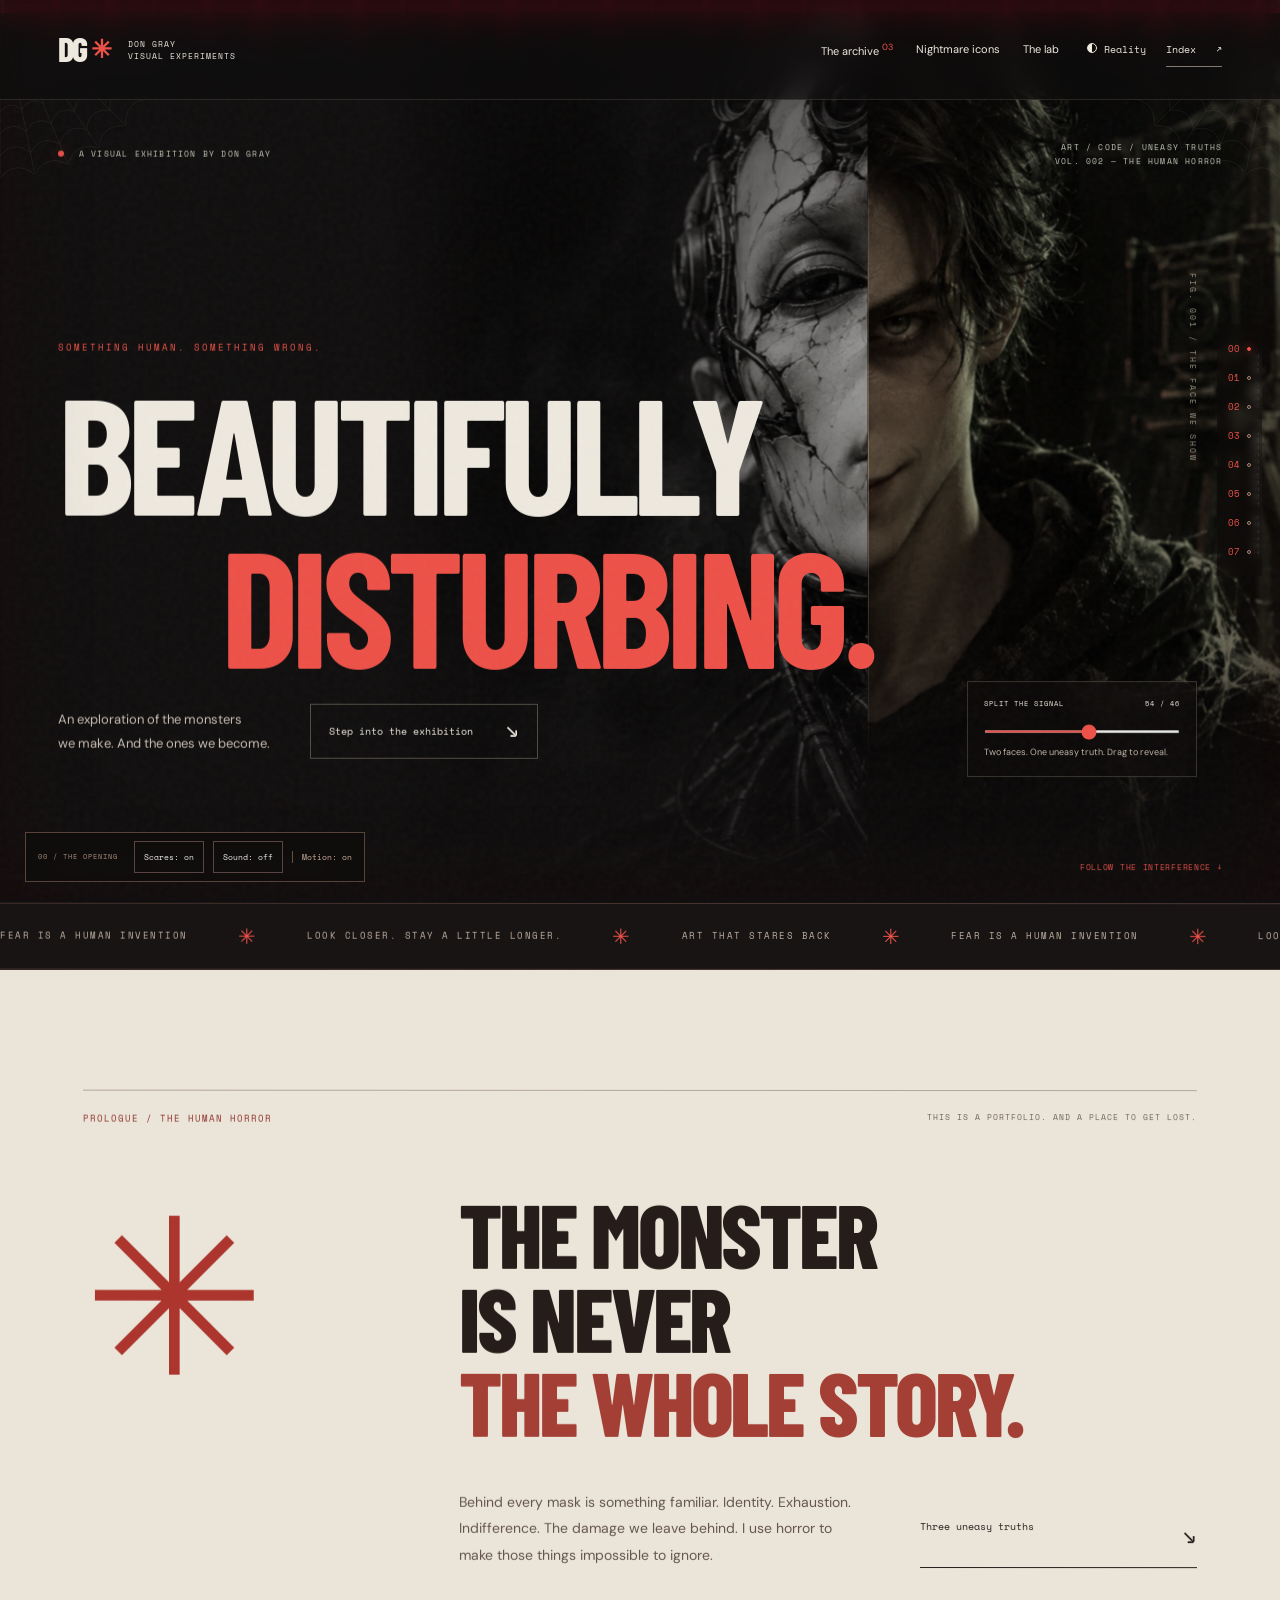
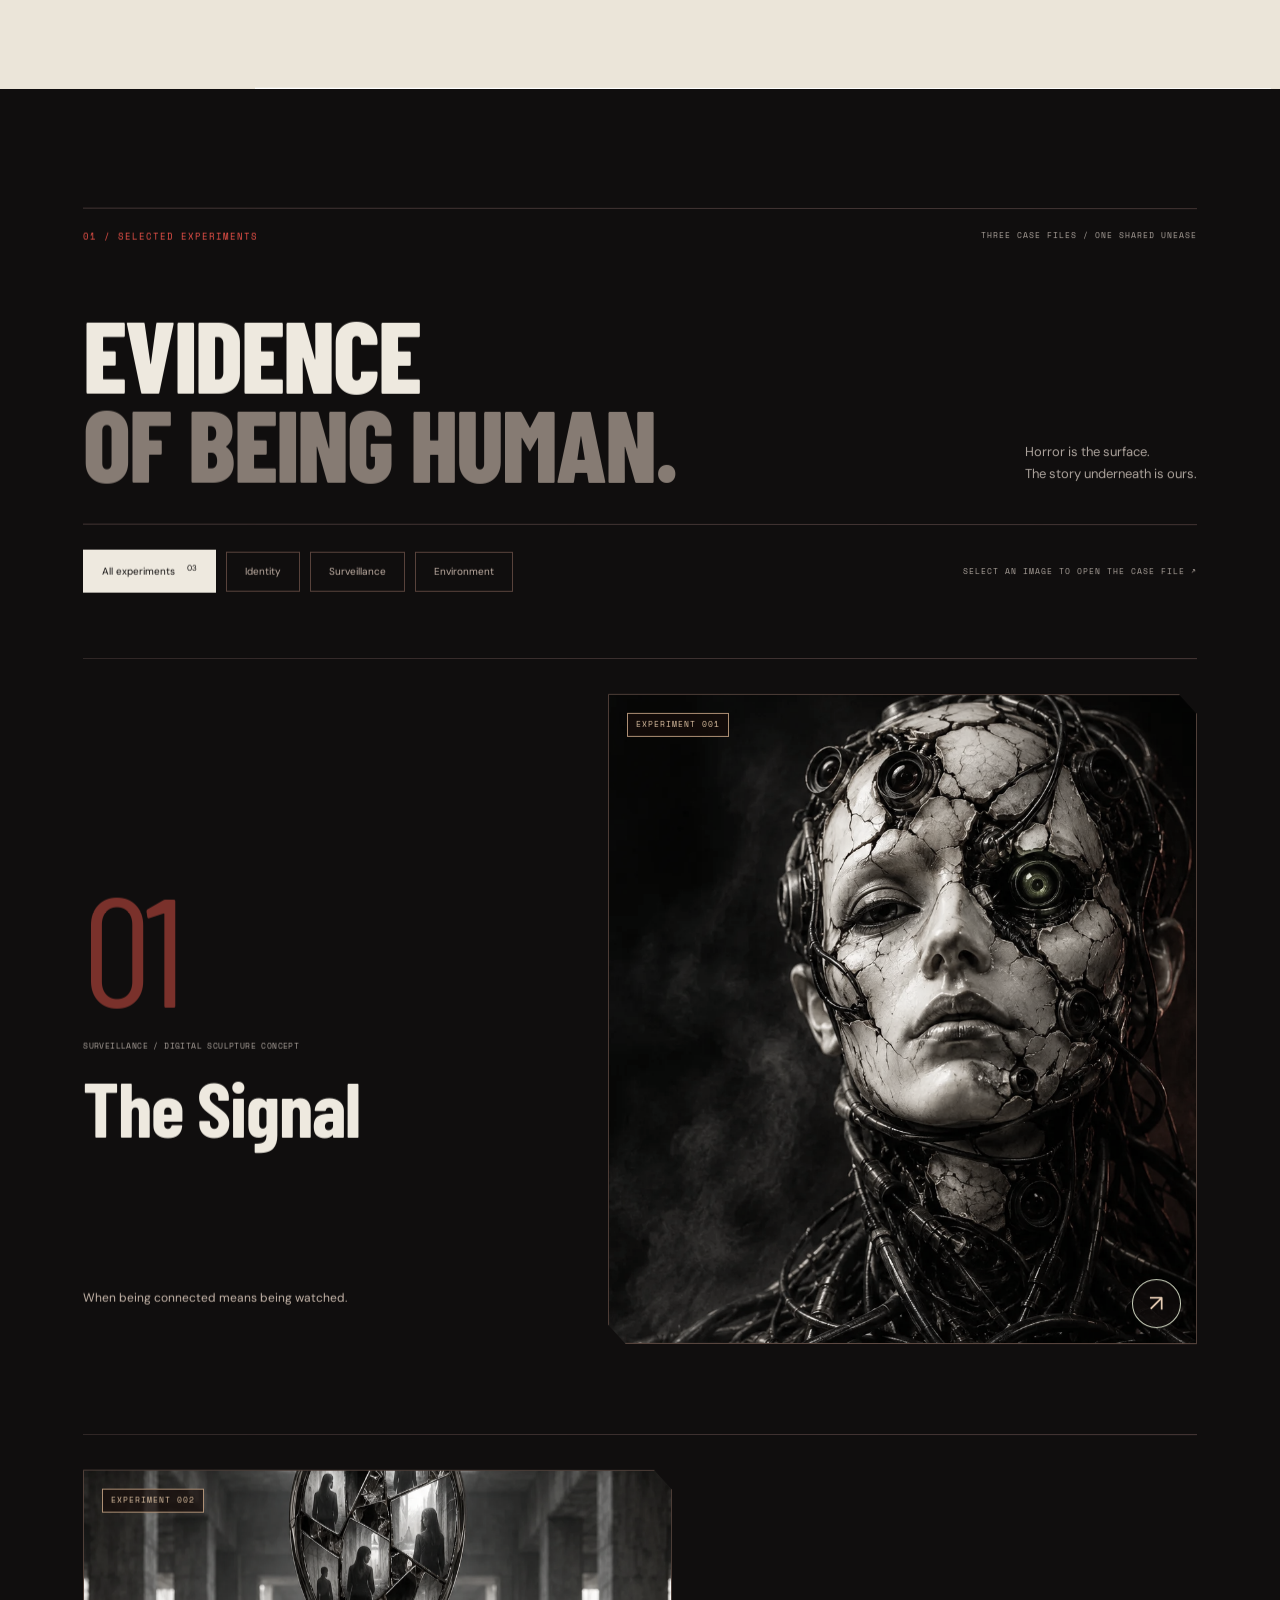
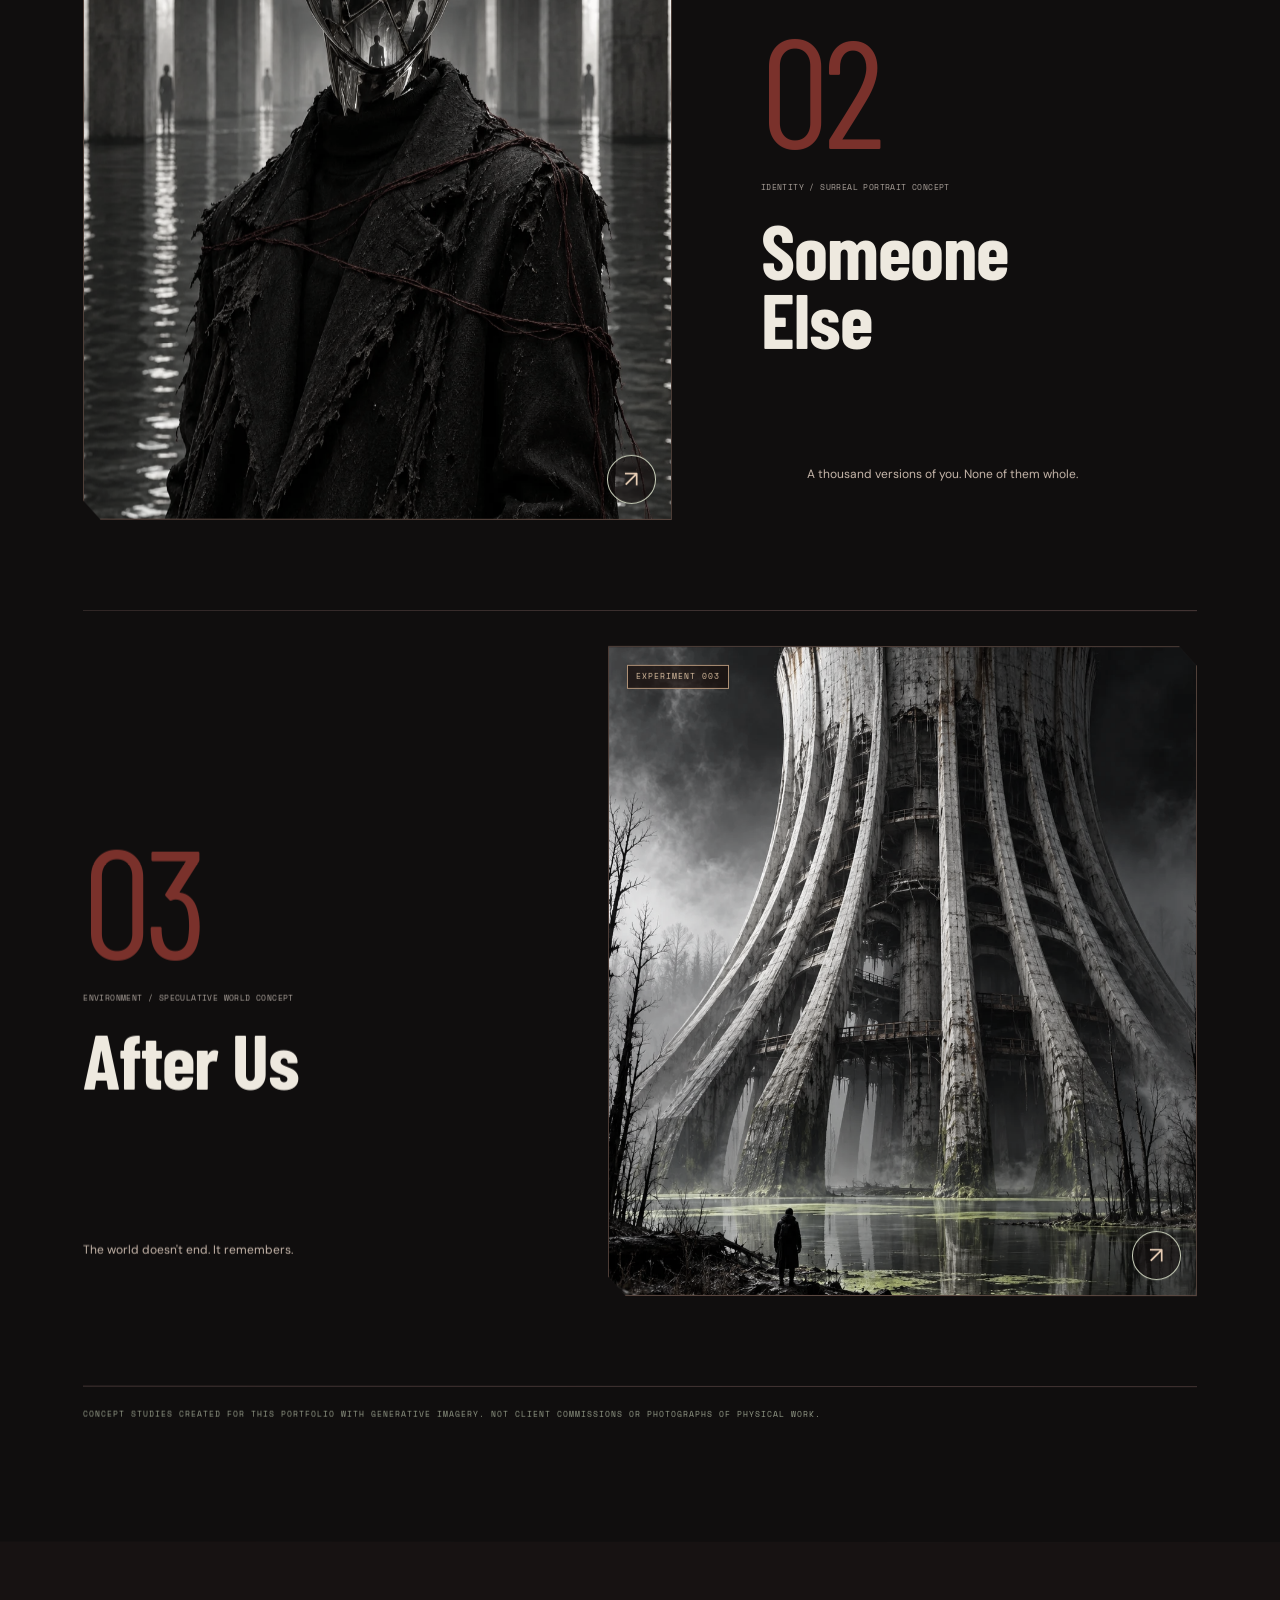
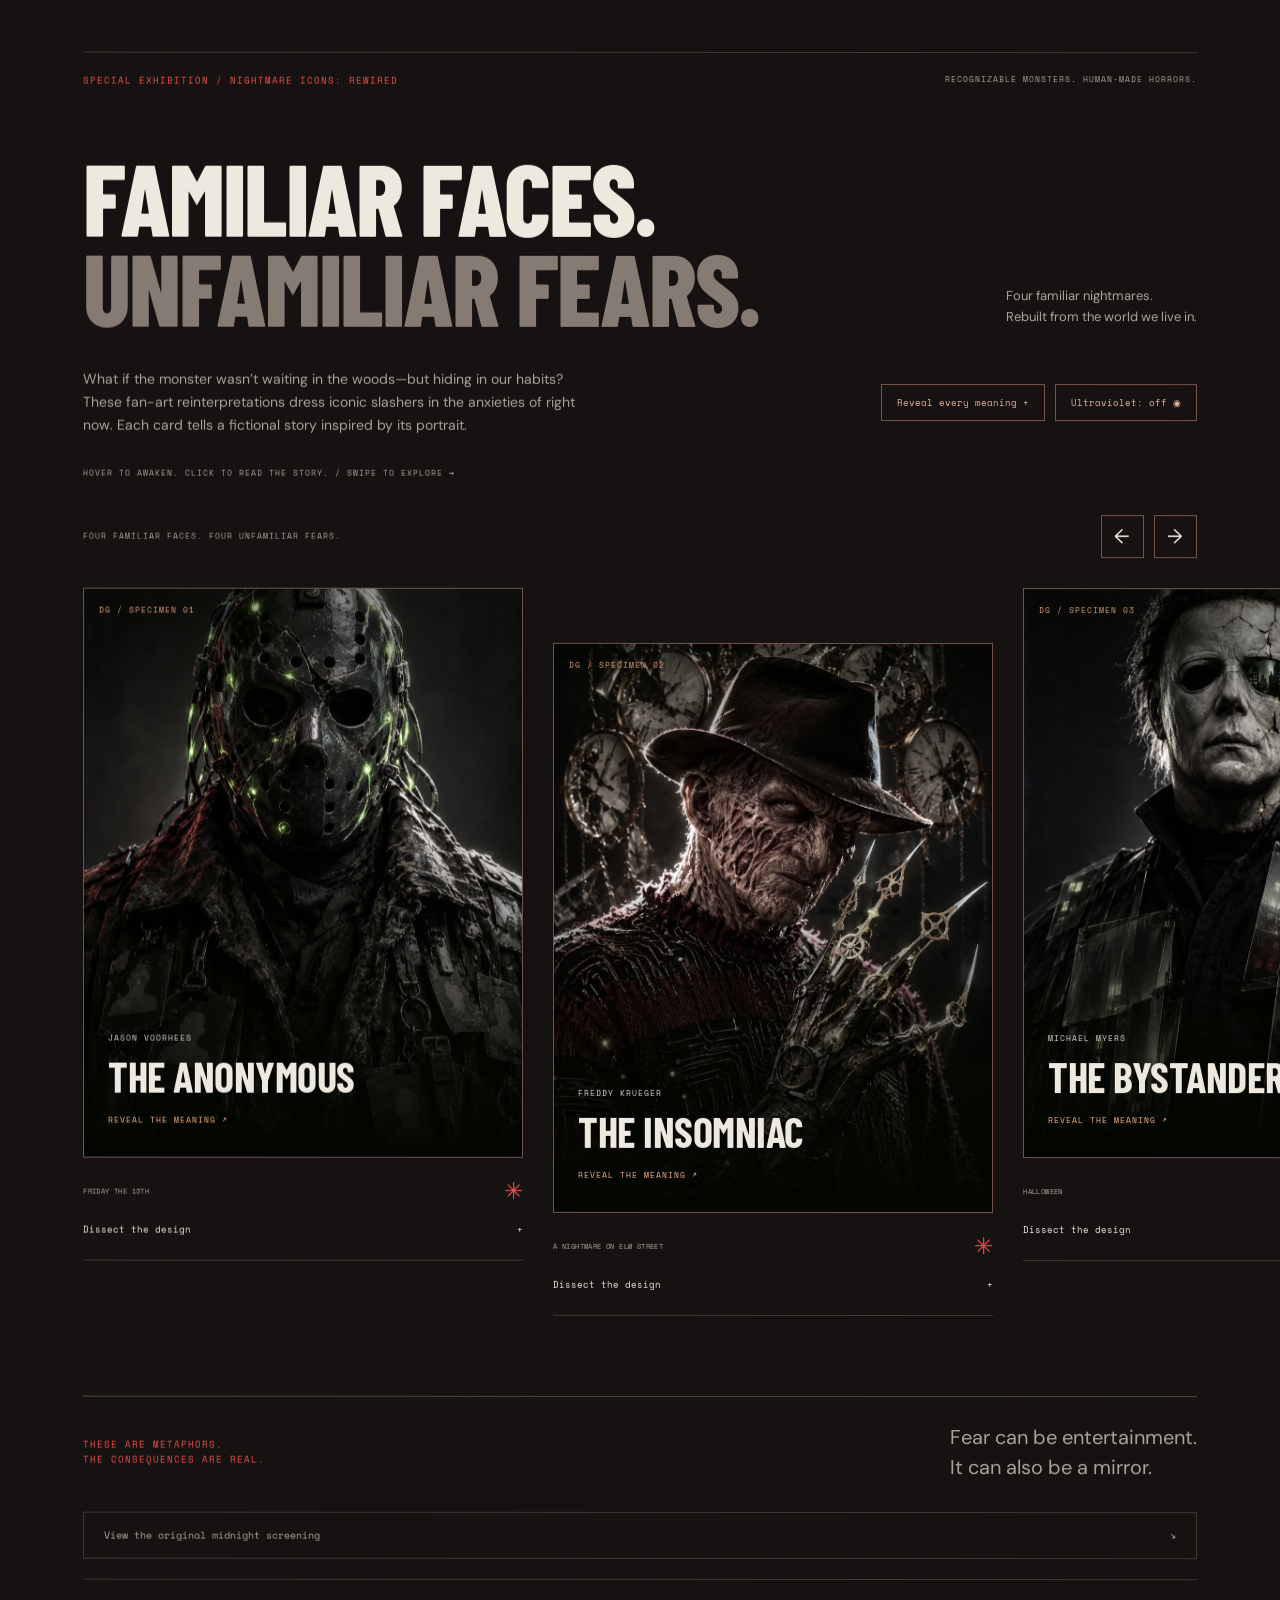
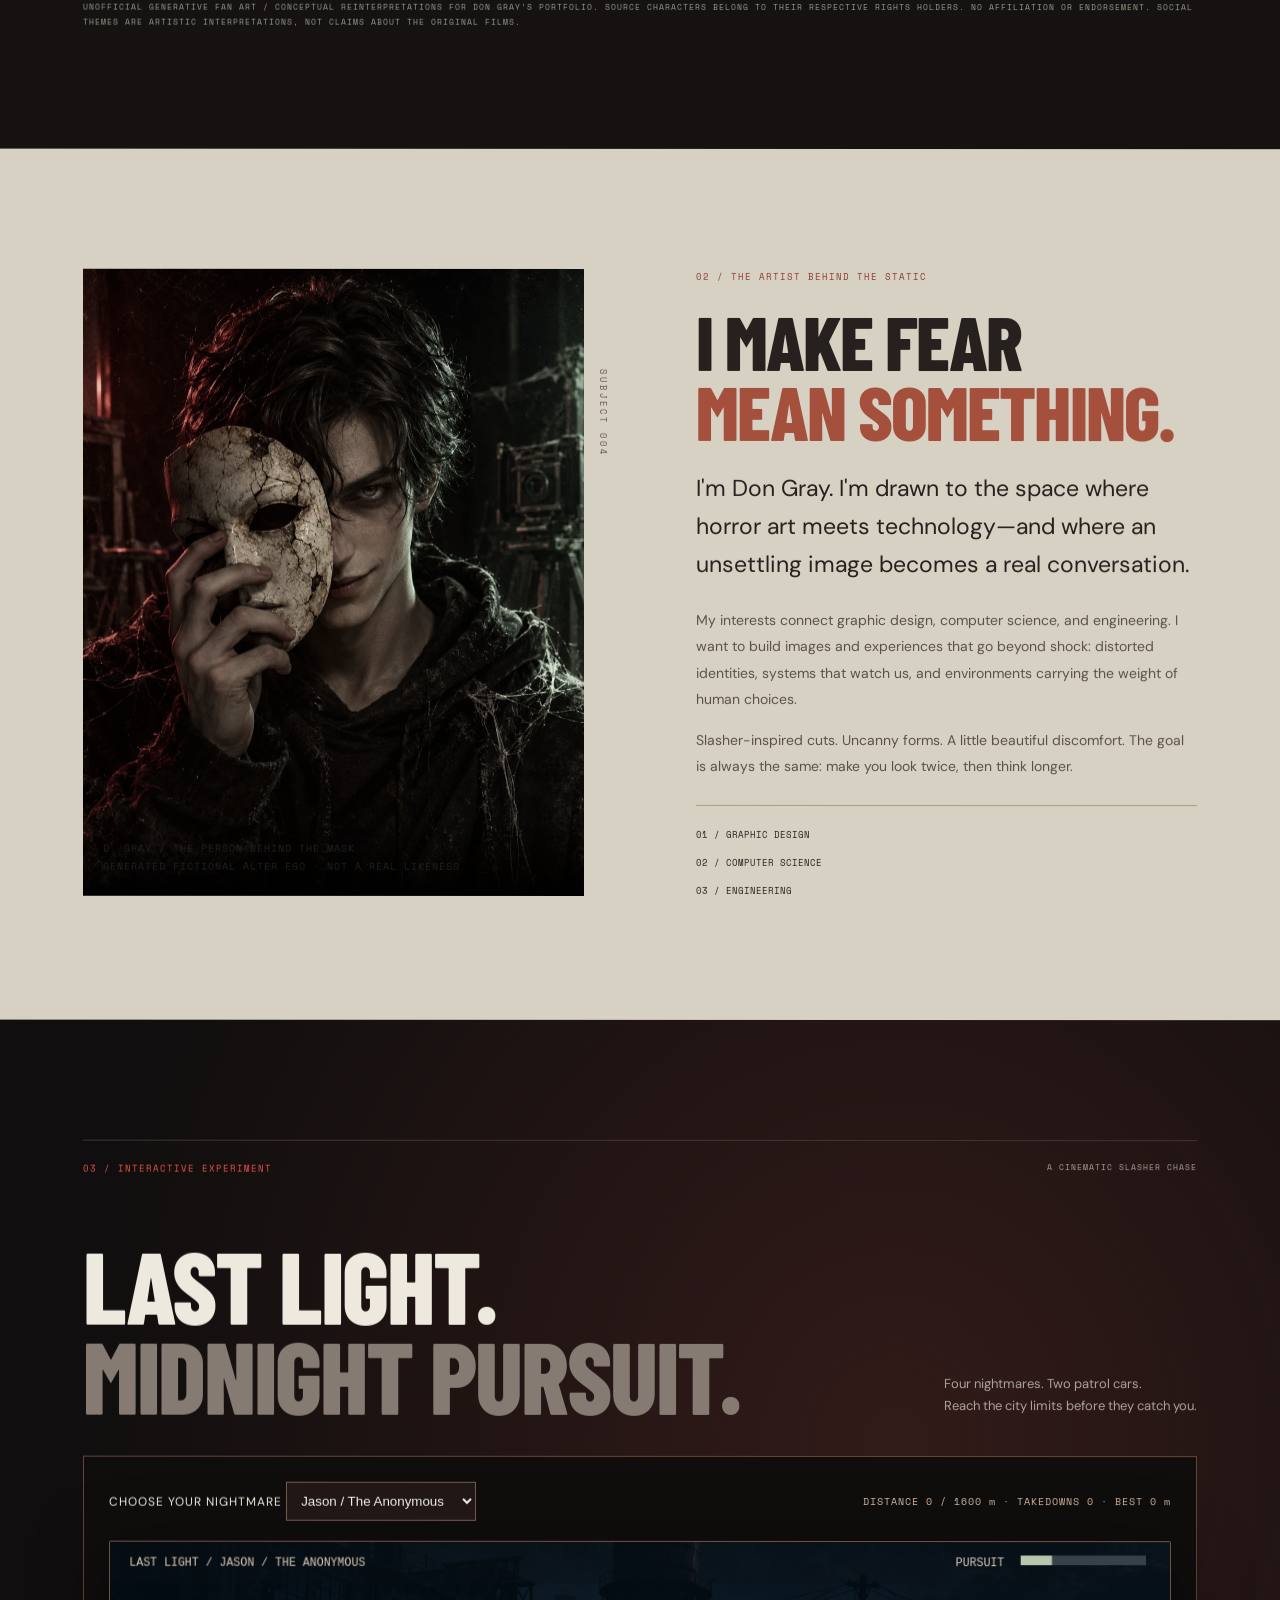
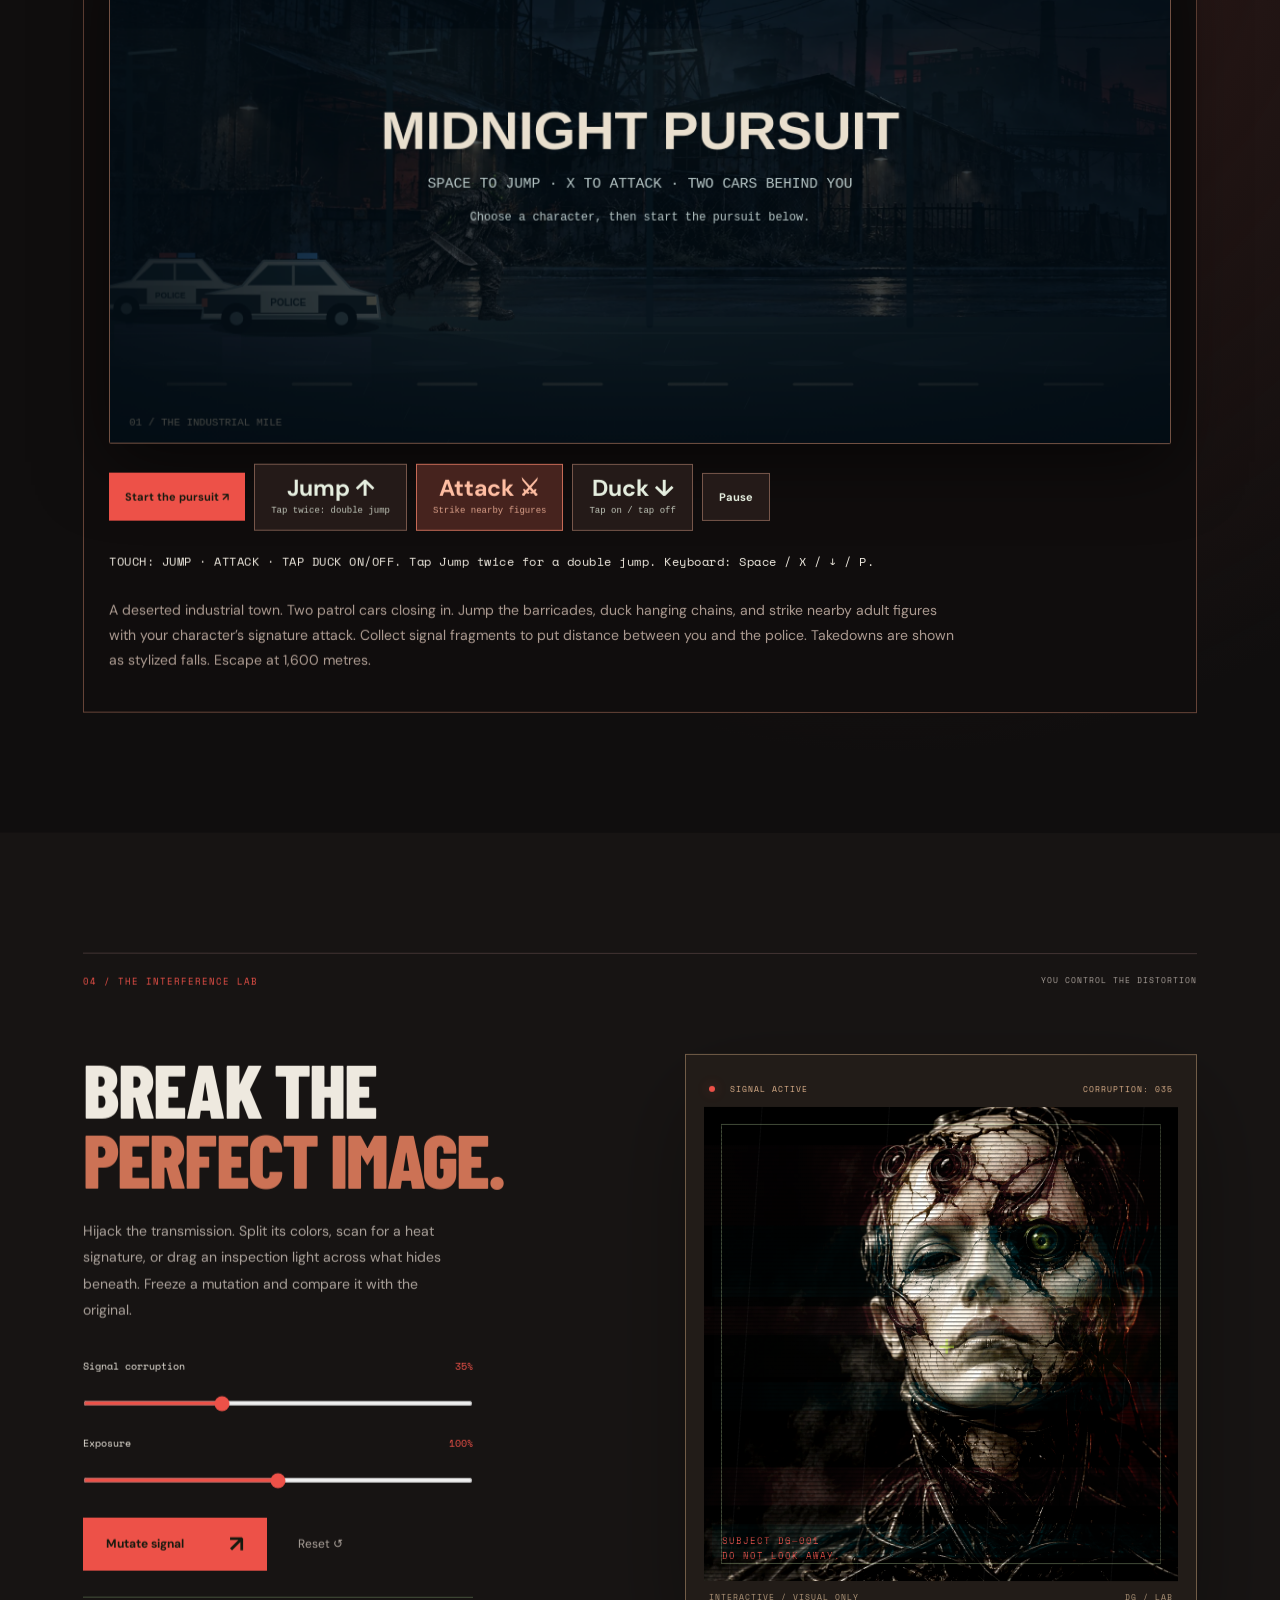
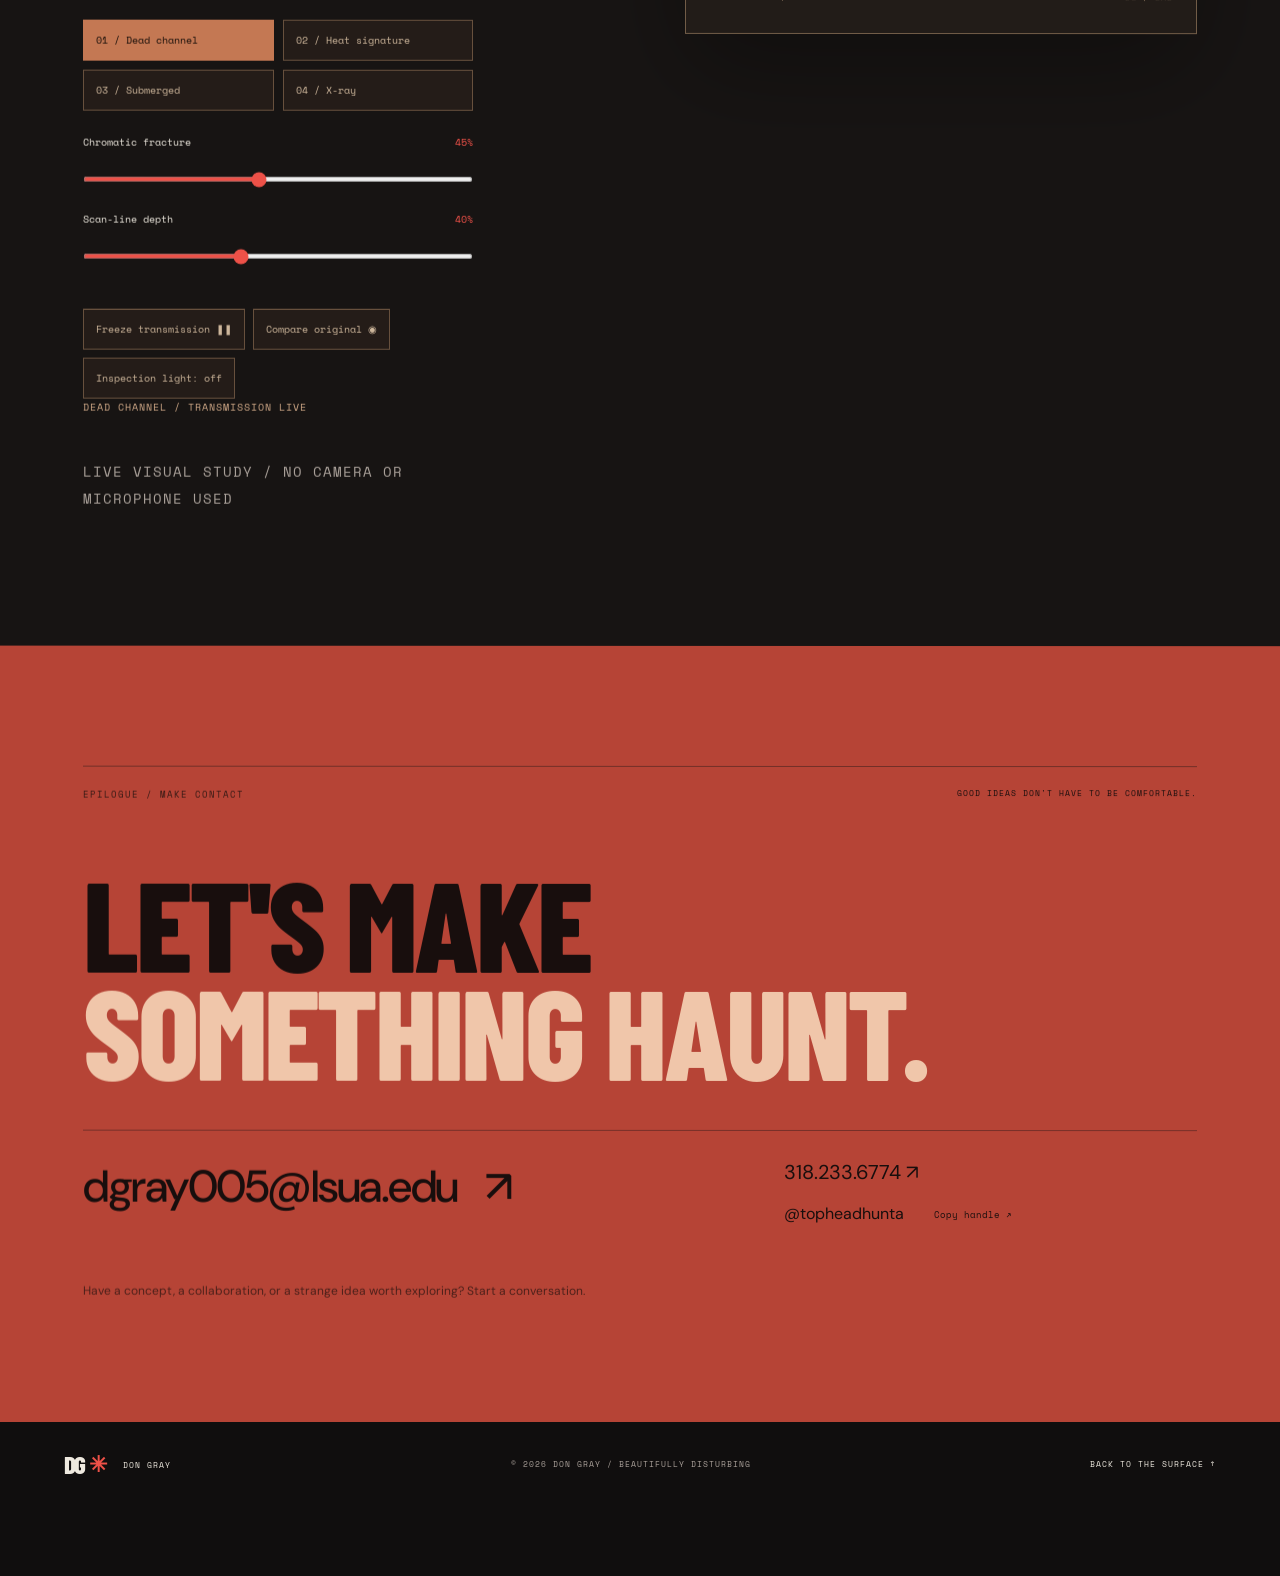
==== commit 0f547988: "Improve mobile game controls with thumb layout and immediate touch actions" ====
--- a/index.html
+++ b/index.html
@@ -29,7 +29,7 @@
 </div><p class="collection-note mono">CONCEPT STUDIES CREATED FOR THIS PORTFOLIO WITH GENERATIVE IMAGERY. NOT CLIENT COMMISSIONS OR PHOTOGRAPHS OF PHYSICAL WORK.</p></section>
 <section class="icons section rewired" id="icons"><div class="section-top"><p class="eyebrow">SPECIAL EXHIBITION / NIGHTMARE ICONS: REWIRED</p><span class="mono muted">RECOGNIZABLE MONSTERS. HUMAN-MADE HORRORS.</span></div><div class="title-row"><h2>FAMILIAR FACES.<br><span>UNFAMILIAR FEARS.</span></h2><p>Four familiar nightmares.<br>Rebuilt from the world we live in.</p></div><div class="exhibit-intro"><p>What if the monster wasn’t waiting in the woods—but hiding in our habits? These fan-art reinterpretations dress iconic slashers in the anxieties of right now. Each card tells a fictional story inspired by its portrait.</p><div class="exhibit-tools"><button id="reveal-all" aria-pressed="false">Reveal every meaning +</button><button id="uv-toggle" aria-pressed="false">Ultraviolet: off ◉</button></div></div><p class="mono exhibit-instruction">HOVER TO AWAKEN. CLICK TO READ THE STORY. / SWIPE TO EXPLORE →</p><div class="filmstrip-tools"><span class="mono">FOUR FAMILIAR FACES. FOUR UNFAMILIAR FEARS.</span><div><button id="filmstrip-prev" aria-label="Previous character">←</button><button id="filmstrip-next" aria-label="Next character">→</button></div></div><div class="rewired-grid" id="character-filmstrip" tabindex="0" aria-label="Character exhibition. Scroll horizontally or use the arrow buttons."><article class="specimen"><button class="specimen-flip" data-specimen="01" aria-expanded="false" aria-controls="meaning-01" aria-label="Reveal the meaning of The Anonymous, a Jason Voorhees reinterpretation"><span class="specimen-rotator"><span class="specimen-front"><img src="assets/jason-rewired.webp" alt="The black hockey mask is split by green-lit cables. Blank silhouette badges hang like trophies across his coat. The image connects hidden identity to a question: who answers for the damage when everyone can wear another face?" loading="lazy"><span class="specimen-grain" aria-hidden="true"></span><span class="specimen-index mono">DG / SPECIMEN 01</span><span class="specimen-front-copy"><span class="mono">JASON VOORHEES</span><strong>THE ANONYMOUS</strong><span class="specimen-prompt mono">REVEAL THE MEANING ↗</span></span></span><span class="specimen-back" id="meaning-01" aria-hidden="true"><span class="mono specimen-theme">ANONYMITY / ACCOUNTABILITY</span><strong class="specimen-quote">A mask is easy.<br>Accountability isn’t.</strong><span class="specimen-meaning">Every badge on his coat belongs to someone who disappeared behind a screen. Green signals travel through his cracked mask, keeping their borrowed identities alive. He has collected so many faces that he no longer remembers his own. A nightmare about anonymity becoming a hiding place for harm.</span><span class="specimen-return mono">TURN BACK ↶</span></span></span></button><div class="specimen-label"><span class="mono">FRIDAY THE 13TH</span><span aria-hidden="true">✳</span></div><details class="design-notes"><summary>Dissect the design <span>+</span></summary><p>The black hockey mask is split by green-lit cables. Blank silhouette badges hang like trophies across his coat. The image connects hidden identity to a question: who answers for the damage when everyone can wear another face?</p></details></article><article class="specimen"><button class="specimen-flip" data-specimen="02" aria-expanded="false" aria-controls="meaning-02" aria-label="Reveal the meaning of The Insomniac, a Freddy Krueger reinterpretation"><span class="specimen-rotator"><span class="specimen-front"><img src="assets/freddy-rewired.webp" alt="Broken clock faces form a halo behind his fedora. Ornate clock hands replace the familiar blades; circuitry runs through the red-and-black knit. Time and connection become physical pressures, turning the portrait into an image of exhaustion." loading="lazy"><span class="specimen-grain" aria-hidden="true"></span><span class="specimen-index mono">DG / SPECIMEN 02</span><span class="specimen-front-copy"><span class="mono">FREDDY KRUEGER</span><strong>THE INSOMNIAC</strong><span class="specimen-prompt mono">REVEAL THE MEANING ↗</span></span></span><span class="specimen-back" id="meaning-02" aria-hidden="true"><span class="mono specimen-theme">BURNOUT / THE ATTENTION ECONOMY</span><strong class="specimen-quote">Even your dreams<br>have a deadline.</strong><span class="specimen-meaning">The clocks behind him shattered when the world stopped sleeping. Now their hands grow from his glove, counting the minutes people trade for one more task, one more scroll. His sweater has become a circuit: always connected, never at rest. A nightmare built from burnout.</span><span class="specimen-return mono">TURN BACK ↶</span></span></span></button><div class="specimen-label"><span class="mono">A NIGHTMARE ON ELM STREET</span><span aria-hidden="true">✳</span></div><details class="design-notes"><summary>Dissect the design <span>+</span></summary><p>Broken clock faces form a halo behind his fedora. Ornate clock hands replace the familiar blades; circuitry runs through the red-and-black knit. Time and connection become physical pressures, turning the portrait into an image of exhaustion.</p></details></article><article class="specimen"><button class="specimen-flip" data-specimen="03" aria-expanded="false" aria-controls="meaning-03" aria-label="Reveal the meaning of The Bystander, a Michael Myers reinterpretation"><span class="specimen-rotator"><span class="specimen-front"><img src="assets/myers-rewired.webp" alt="A city glints inside one eye of the cracked white mask. Reflective panes overlap across the coveralls like armor, showing buildings but no human connection. The contrast between all that reflected life and the unreadable face gives the story its emotional distance." loading="lazy"><span class="specimen-grain" aria-hidden="true"></span><span class="specimen-index mono">DG / SPECIMEN 03</span><span class="specimen-front-copy"><span class="mono">MICHAEL MYERS</span><strong>THE BYSTANDER</strong><span class="specimen-prompt mono">REVEAL THE MEANING ↗</span></span></span><span class="specimen-back" id="meaning-03" aria-hidden="true"><span class="mono specimen-theme">DESENSITIZATION / COLLECTIVE EMPATHY</span><strong class="specimen-quote">We saw everything.<br>We felt nothing.</strong><span class="specimen-meaning">He wears a city made of reflections. Every pane on his shoulders holds another window, another life witnessed from a distance. One eye mirrors the skyline; the other stays empty. He sees everything and carries it without expression. A nightmare about witnessing so much that we stop responding.</span><span class="specimen-return mono">TURN BACK ↶</span></span></span></button><div class="specimen-label"><span class="mono">HALLOWEEN</span><span aria-hidden="true">✳</span></div><details class="design-notes"><summary>Dissect the design <span>+</span></summary><p>A city glints inside one eye of the cracked white mask. Reflective panes overlap across the coveralls like armor, showing buildings but no human connection. The contrast between all that reflected life and the unreadable face gives the story its emotional distance.</p></details></article><article class="specimen"><button class="specimen-flip" data-specimen="04" aria-expanded="false" aria-controls="meaning-04" aria-label="Reveal the meaning of The Consumer, a The Creeper reinterpretation"><span class="specimen-rotator"><span class="specimen-front"><img src="assets/creeper-rewired.webp" alt="The wide-brimmed hat and heavy coat are patched with rusted panels, pale torn strips, and dark fragments. Green vines cross their surface; smoke fills the background. Decay and new growth coexist, making the environmental theme visible in the costume itself." loading="lazy"><span class="specimen-grain" aria-hidden="true"></span><span class="specimen-index mono">DG / SPECIMEN 04</span><span class="specimen-front-copy"><span class="mono">THE CREEPER</span><strong>THE CONSUMER</strong><span class="specimen-prompt mono">REVEAL THE MEANING ↗</span></span></span><span class="specimen-back" id="meaning-04" aria-hidden="true"><span class="mono specimen-theme">EXPLOITATION / ENVIRONMENTAL COST</span><strong class="specimen-quote">Nothing is enough.<br>Everything is fuel.</strong><span class="specimen-meaning">He builds his coat from whatever the city throws away: corroded plates, torn strips, broken fragments. With every discarded thing, he grows harder to recognize beneath it. Vines push through the seams while smoke rises behind him. A nightmare about consumption leaving a body the planet must carry.</span><span class="specimen-return mono">TURN BACK ↶</span></span></span></button><div class="specimen-label"><span class="mono">JEEPERS CREEPERS</span><span aria-hidden="true">✳</span></div><details class="design-notes"><summary>Dissect the design <span>+</span></summary><p>The wide-brimmed hat and heavy coat are patched with rusted panels, pale torn strips, and dark fragments. Green vines cross their surface; smoke fills the background. Decay and new growth coexist, making the environmental theme visible in the costume itself.</p></details></article></div><div class="exhibit-end"><span class="mono">THESE ARE METAPHORS.<br>THE CONSEQUENCES ARE REAL.</span><p>Fear can be entertainment.<br>It can also be a mirror.</p></div><details class="original-study"><summary>View the original midnight screening <span>↘</span></summary><img src="assets/nightmare-icons.webp" alt="Original generative ensemble fan art of Jason, Freddy, Michael Myers, and the Creeper in an abandoned theater" loading="lazy"></details><p class="collection-note mono">UNOFFICIAL GENERATIVE FAN ART / CONCEPTUAL REINTERPRETATIONS FOR DON GRAY’S PORTFOLIO. SOURCE CHARACTERS BELONG TO THEIR RESPECTIVE RIGHTS HOLDERS. NO AFFILIATION OR ENDORSEMENT. SOCIAL THEMES ARE ARTISTIC INTERPRETATIONS, NOT CLAIMS ABOUT THE ORIGINAL FILMS.</p></section>
 <section class="about section" id="about"><figure class="artist-portrait" tabindex="0" role="button" aria-label="Awaken the fictional artist portrait"><img src="assets/artist-alter-ego.webp" alt="Fictional horror alter ego of Don Gray, half hidden behind a cracked ivory mask"><figcaption class="mono">D. GRAY / THE PERSON BEHIND THE MASK<br>GENERATED FICTIONAL ALTER EGO · NOT A REAL LIKENESS</figcaption></figure><div class="about-copy"><p class="eyebrow">02 / THE ARTIST BEHIND THE STATIC</p><h2>I MAKE FEAR<br><em>MEAN SOMETHING.</em></h2><p class="large-copy">I'm Don Gray. I'm drawn to the space where horror art meets technology—and where an unsettling image becomes a real conversation.</p><p>My interests connect graphic design, computer science, and engineering. I want to build images and experiences that go beyond shock: distorted identities, systems that watch us, and environments carrying the weight of human choices.</p><p>Slasher-inspired cuts. Uncanny forms. A little beautiful discomfort. The goal is always the same: make you look twice, then think longer.</p><div class="discipline"><span>01 / GRAPHIC DESIGN</span><span>02 / COMPUTER SCIENCE</span><span>03 / ENGINEERING</span></div></div></section>
-<section class="section" id="projects"><div class="section-top"><p class="eyebrow">03 / INTERACTIVE EXPERIMENT</p><span class="mono muted">A CINEMATIC SLASHER CHASE</span></div><div class="title-row"><h2>LAST LIGHT.<br><span>MIDNIGHT PURSUIT.</span></h2><p>Four nightmares. Two patrol cars.<br>Reach the city limits before they catch you.</p></div><div class="game-shell"><div class="game-toolbar"><label>Choose your nightmare <select id="runner-character"><option value="0">Jason / The Anonymous</option><option value="1">Freddy / The Insomniac</option><option value="2">Myers / The Bystander</option><option value="3">Creeper / The Consumer</option></select></label><span class="mono" id="runner-score" role="status">DISTANCE 0 / 1600 m · TAKEDOWNS 0</span></div><canvas id="runner" width="1100" height="520" tabindex="0" aria-label="Last Light Midnight Pursuit. Space or up arrow jumps and double jumps. X or J attacks nearby adult figures. Down ducks, P pauses. Two police cars pursue you. Reach 1600 metres to escape."></canvas><div class="game-actions"><button class="button acid" id="runner-start">Start the pursuit ↗</button><button class="button" id="runner-jump">Jump / double jump ↑</button><button class="button" id="runner-attack">Attack / X ⚔</button><button class="button" id="runner-duck" aria-pressed="false">Duck ↓</button><button class="button" id="runner-pause">Pause</button></div><p class="mono" id="runner-message" role="status">SPACE / ↑: JUMP · X / J: ATTACK · ↓: DUCK · P: PAUSE · TOUCH CONTROLS BELOW</p><p class="game-note">A deserted industrial town. Two patrol cars closing in. Jump the barricades, duck hanging chains, and strike nearby adult figures with your character’s signature attack. Collect signal fragments to put distance between you and the police. Takedowns are shown as stylized falls. Escape at 1,600 metres.</p></div></section><section class="lab section" id="lab"><div class="section-top"><p class="eyebrow">04 / THE INTERFERENCE LAB</p><span class="mono muted">YOU CONTROL THE DISTORTION</span></div><div class="lab-grid"><div><h2>BREAK THE<br><em>PERFECT IMAGE.</em></h2><p>Hijack the transmission. Split its colors, scan for a heat signature, or drag an inspection light across what hides beneath. Freeze a mutation and compare it with the original.</p><div class="controls"><label for="distortion">Signal corruption <output id="distortion-value">35%</output></label><input id="distortion" type="range" min="0" max="100" value="35"><label for="exposure">Exposure <output id="exposure-value">100%</output></label><input id="exposure" type="range" min="50" max="150" value="100"><div class="lab-actions"><button class="button acid" id="randomize">Mutate signal <span>↗</span></button><button class="reset" id="reset">Reset ↺</button></div></div><p class="mono lab-note">LIVE VISUAL STUDY / NO CAMERA OR MICROPHONE USED</p></div><div class="lab-monitor"><div class="monitor-top mono"><span><i class="dot"></i> SIGNAL ACTIVE</span><span id="signal-readout">CORRUPTION: 035</span></div><div class="signal-stage" id="signal-stage"><img src="assets/signal.webp" alt="Interactive version of The Signal with adjustable distortion and exposure"><div class="signal-slice" aria-hidden="true"></div><div class="scanlines" aria-hidden="true"></div><div class="crosshair" aria-hidden="true">+</div><span class="monitor-label mono">SUBJECT DG—001<br>DO NOT LOOK AWAY.</span></div><div class="monitor-bottom mono"><span>INTERACTIVE / VISUAL ONLY</span><span>DG / LAB</span></div></div></div></section>
+<section class="section" id="projects"><div class="section-top"><p class="eyebrow">03 / INTERACTIVE EXPERIMENT</p><span class="mono muted">A CINEMATIC SLASHER CHASE</span></div><div class="title-row"><h2>LAST LIGHT.<br><span>MIDNIGHT PURSUIT.</span></h2><p>Four nightmares. Two patrol cars.<br>Reach the city limits before they catch you.</p></div><div class="game-shell"><div class="game-toolbar"><label>Choose your nightmare <select id="runner-character"><option value="0">Jason / The Anonymous</option><option value="1">Freddy / The Insomniac</option><option value="2">Myers / The Bystander</option><option value="3">Creeper / The Consumer</option></select></label><span class="mono" id="runner-score" role="status">DISTANCE 0 / 1600 m · TAKEDOWNS 0</span></div><canvas id="runner" width="1100" height="520" tabindex="0" aria-label="Last Light Midnight Pursuit. Space or up arrow jumps and double jumps. X or J attacks nearby adult figures. Down ducks, P pauses. Two police cars pursue you. Reach 1600 metres to escape."></canvas><div class="game-actions"><button class="button acid" id="runner-start">Start the pursuit ↗</button><button class="button" id="runner-jump"><span>Jump ↑</span><small>Tap twice: double jump</small></button><button class="button" id="runner-attack"><span>Attack ⚔</span><small>Strike nearby figures</small></button><button class="button" id="runner-duck" aria-pressed="false"><span>Duck ↓</span><small>Tap on / tap off</small></button><button class="button" id="runner-pause">Pause</button></div><p class="mono" id="runner-message" role="status">TOUCH: JUMP · ATTACK · TAP DUCK ON/OFF. Tap Jump twice for a double jump. Keyboard: Space / X / ↓ / P.</p><p class="game-note">A deserted industrial town. Two patrol cars closing in. Jump the barricades, duck hanging chains, and strike nearby adult figures with your character’s signature attack. Collect signal fragments to put distance between you and the police. Takedowns are shown as stylized falls. Escape at 1,600 metres.</p></div></section><section class="lab section" id="lab"><div class="section-top"><p class="eyebrow">04 / THE INTERFERENCE LAB</p><span class="mono muted">YOU CONTROL THE DISTORTION</span></div><div class="lab-grid"><div><h2>BREAK THE<br><em>PERFECT IMAGE.</em></h2><p>Hijack the transmission. Split its colors, scan for a heat signature, or drag an inspection light across what hides beneath. Freeze a mutation and compare it with the original.</p><div class="controls"><label for="distortion">Signal corruption <output id="distortion-value">35%</output></label><input id="distortion" type="range" min="0" max="100" value="35"><label for="exposure">Exposure <output id="exposure-value">100%</output></label><input id="exposure" type="range" min="50" max="150" value="100"><div class="lab-actions"><button class="button acid" id="randomize">Mutate signal <span>↗</span></button><button class="reset" id="reset">Reset ↺</button></div></div><p class="mono lab-note">LIVE VISUAL STUDY / NO CAMERA OR MICROPHONE USED</p></div><div class="lab-monitor"><div class="monitor-top mono"><span><i class="dot"></i> SIGNAL ACTIVE</span><span id="signal-readout">CORRUPTION: 035</span></div><div class="signal-stage" id="signal-stage"><img src="assets/signal.webp" alt="Interactive version of The Signal with adjustable distortion and exposure"><div class="signal-slice" aria-hidden="true"></div><div class="scanlines" aria-hidden="true"></div><div class="crosshair" aria-hidden="true">+</div><span class="monitor-label mono">SUBJECT DG—001<br>DO NOT LOOK AWAY.</span></div><div class="monitor-bottom mono"><span>INTERACTIVE / VISUAL ONLY</span><span>DG / LAB</span></div></div></div></section>
 <section class="contact section" id="contact"><div class="section-top"><p class="eyebrow">EPILOGUE / MAKE CONTACT</p><span class="mono">GOOD IDEAS DON'T HAVE TO BE COMFORTABLE.</span></div><h2>LET'S MAKE<br><em>SOMETHING HAUNT.</em></h2><div class="contact-grid"><a class="email" href="mailto:dgray005@lsua.edu">dgray005@lsua.edu <span>↗</span></a><div><a href="tel:+13182336774">318.233.6774 ↗</a><button id="copy-handle" data-handle="topheadhunta">@topheadhunta <span>Copy handle ↗</span></button><p class="mono" id="copy-status" role="status"></p></div></div><p class="contact-note">Have a concept, a collaboration, or a strange idea worth exploring? Start a conversation.</p></section>
 </main><nav class="chapter-rail" aria-label="Exhibition chapters"><a href="#home" aria-label="Opening" class="active"><span>00</span><i></i></a><a href="#manifesto" aria-label="Prologue"><span>01</span><i></i></a><a href="#work" aria-label="Selected experiments"><span>02</span><i></i></a><a href="#icons" aria-label="Nightmare icons"><span>03</span><i></i></a><a href="#about" aria-label="The artist"><span>04</span><i></i></a><a href="#projects" aria-label="The game"><span>05</span><i></i></a><a href="#lab" aria-label="Interference lab"><span>06</span><i></i></a><a href="#contact" aria-label="Contact"><span>07</span><i></i></a></nav><div class="exhibition-controls" aria-label="Exhibition settings"><span class="mono" id="chapter-readout">00 / THE OPENING</span></div><footer><a class="brand" href="#home">DG<span class="brand-cross">✳</span><small>DON GRAY</small></a><p class="mono">© <span id="year">2026</span> DON GRAY / BEAUTIFULLY DISTURBING</p><button id="scare-toggle" aria-pressed="true">Scares: on</button><button id="sound-toggle" aria-pressed="false">Sound: off</button><button id="motion-toggle" aria-pressed="false">Motion: on</button><a href="#home" class="mono">BACK TO THE SURFACE ↑</a></footer>
 <dialog id="case-file" aria-labelledby="case-title"><button class="dialog-close" aria-label="Close case file">Close ×</button><div class="case-grid"><img id="case-image" src="assets/signal.webp" alt=""><div class="case-copy"><p class="eyebrow" id="case-number"></p><h2 id="case-title"></h2><p class="large-copy" id="case-subtitle"></p><h3>THE UNEASY TRUTH</h3><p id="case-meaning"></p><h3>VISUAL LANGUAGE</h3><p id="case-process"></p><p class="mono collection-note">GENERATIVE CONCEPT STUDY / PORTFOLIO EXPLORATION</p><button class="button acid" id="next-art">Next experiment →</button></div></div></dialog>
--- a/pursuit.css
+++ b/pursuit.css
@@ -1 +1,6 @@
 #runner{image-rendering:auto!important;box-shadow:0 18px 70px #0008;border-color:#725143;border-radius:2px}.game-shell{background:linear-gradient(135deg,#161719,#160f10);border:1px solid #6d4942}.game-toolbar{padding-bottom:20px}.game-toolbar>span{font-size:10px!important}#runner-attack{border-color:#c66a56!important;color:#ffbea3!important;background:#46231e!important}.game-actions{gap:9px}.game-actions .button{padding:12px 16px;font-size:11px}.game-note{max-width:850px}.game-toolbar label{line-height:2}#runner-message{min-height:35px;letter-spacing:.5px}.game-actions .button[aria-pressed=true]{background:#ad5944!important;color:white!important}@media(max-width:700px){.game-actions{display:grid;grid-template-columns:1fr 1fr}.game-actions #runner-start{grid-column:1/-1}.game-actions .button{font-size:10px;padding:13px 11px;justify-content:center}.game-toolbar>span{font-size:8px!important}#runner-message{font-size:9px!important;line-height:1.8}#runner{min-height:220px;object-fit:cover;object-position:36% center}}
+
+/* Thumb controls also serve large touch screens without changing keyboard play. */
+.game-actions .button{min-height:48px;touch-action:none;-webkit-user-select:none;user-select:none;-webkit-tap-highlight-color:transparent}.game-actions .button small{display:block;font:9px/1.4 monospace;letter-spacing:0;opacity:.8}.game-actions #runner-jump,.game-actions #runner-attack,.game-actions #runner-duck{display:flex;flex-direction:column;align-items:center;justify-content:center;gap:5px}.game-actions .is-touching{transform:translateY(2px);box-shadow:inset 0 0 0 2px #f4d1a0!important;filter:brightness(1.3)}
+@media(max-width:700px),(pointer:coarse){.game-actions{display:grid;grid-template-columns:1fr 1fr;gap:12px}.game-actions #runner-start{grid-column:1/-1;order:0}.game-actions #runner-jump{order:1}.game-actions #runner-attack{order:2}.game-actions #runner-duck{order:3}.game-actions #runner-pause{order:4}.game-actions #runner-jump,.game-actions #runner-attack{min-height:80px;font-size:17px;padding:14px 8px}.game-actions #runner-duck,.game-actions #runner-pause{min-height:56px;font-size:13px}.game-actions .button small{font-size:10px}.game-toolbar label{width:100%}.game-toolbar select{display:block;width:100%;min-height:48px;font-size:16px}#runner{height:auto;min-height:0;aspect-ratio:1100/520;object-fit:contain;touch-action:none}.game-toolbar>span{font-size:10px!important;line-height:1.7}.game-shell{padding:12px}#runner-message{font-size:10px!important;line-height:1.7}}
+@media(max-height:500px) and (orientation:landscape){.game-actions{gap:8px;margin:12px 0;grid-template-columns:repeat(4,1fr)}.game-actions #runner-start{grid-column:auto}.game-actions #runner-jump,.game-actions #runner-attack{min-height:60px}.game-actions #runner-duck{min-height:48px}.game-actions #runner-pause{grid-column:1/-1;min-height:44px}}
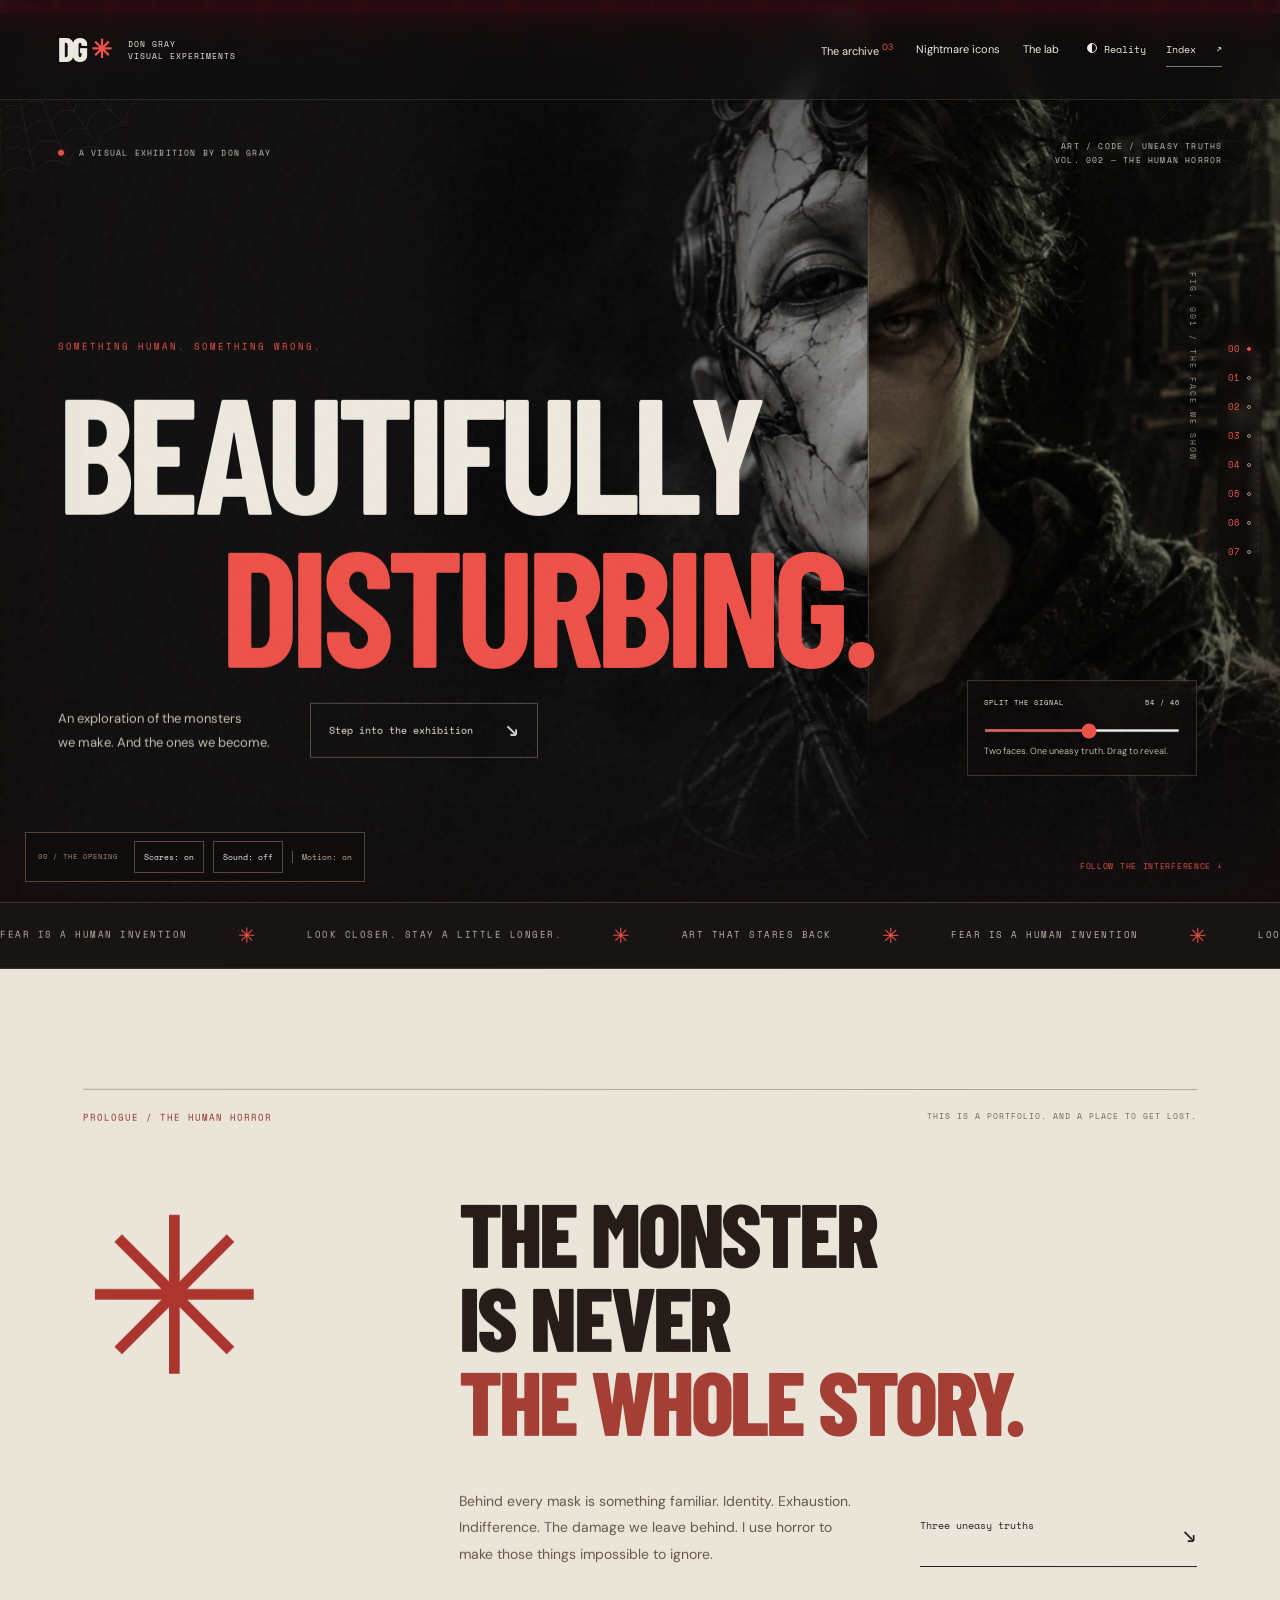
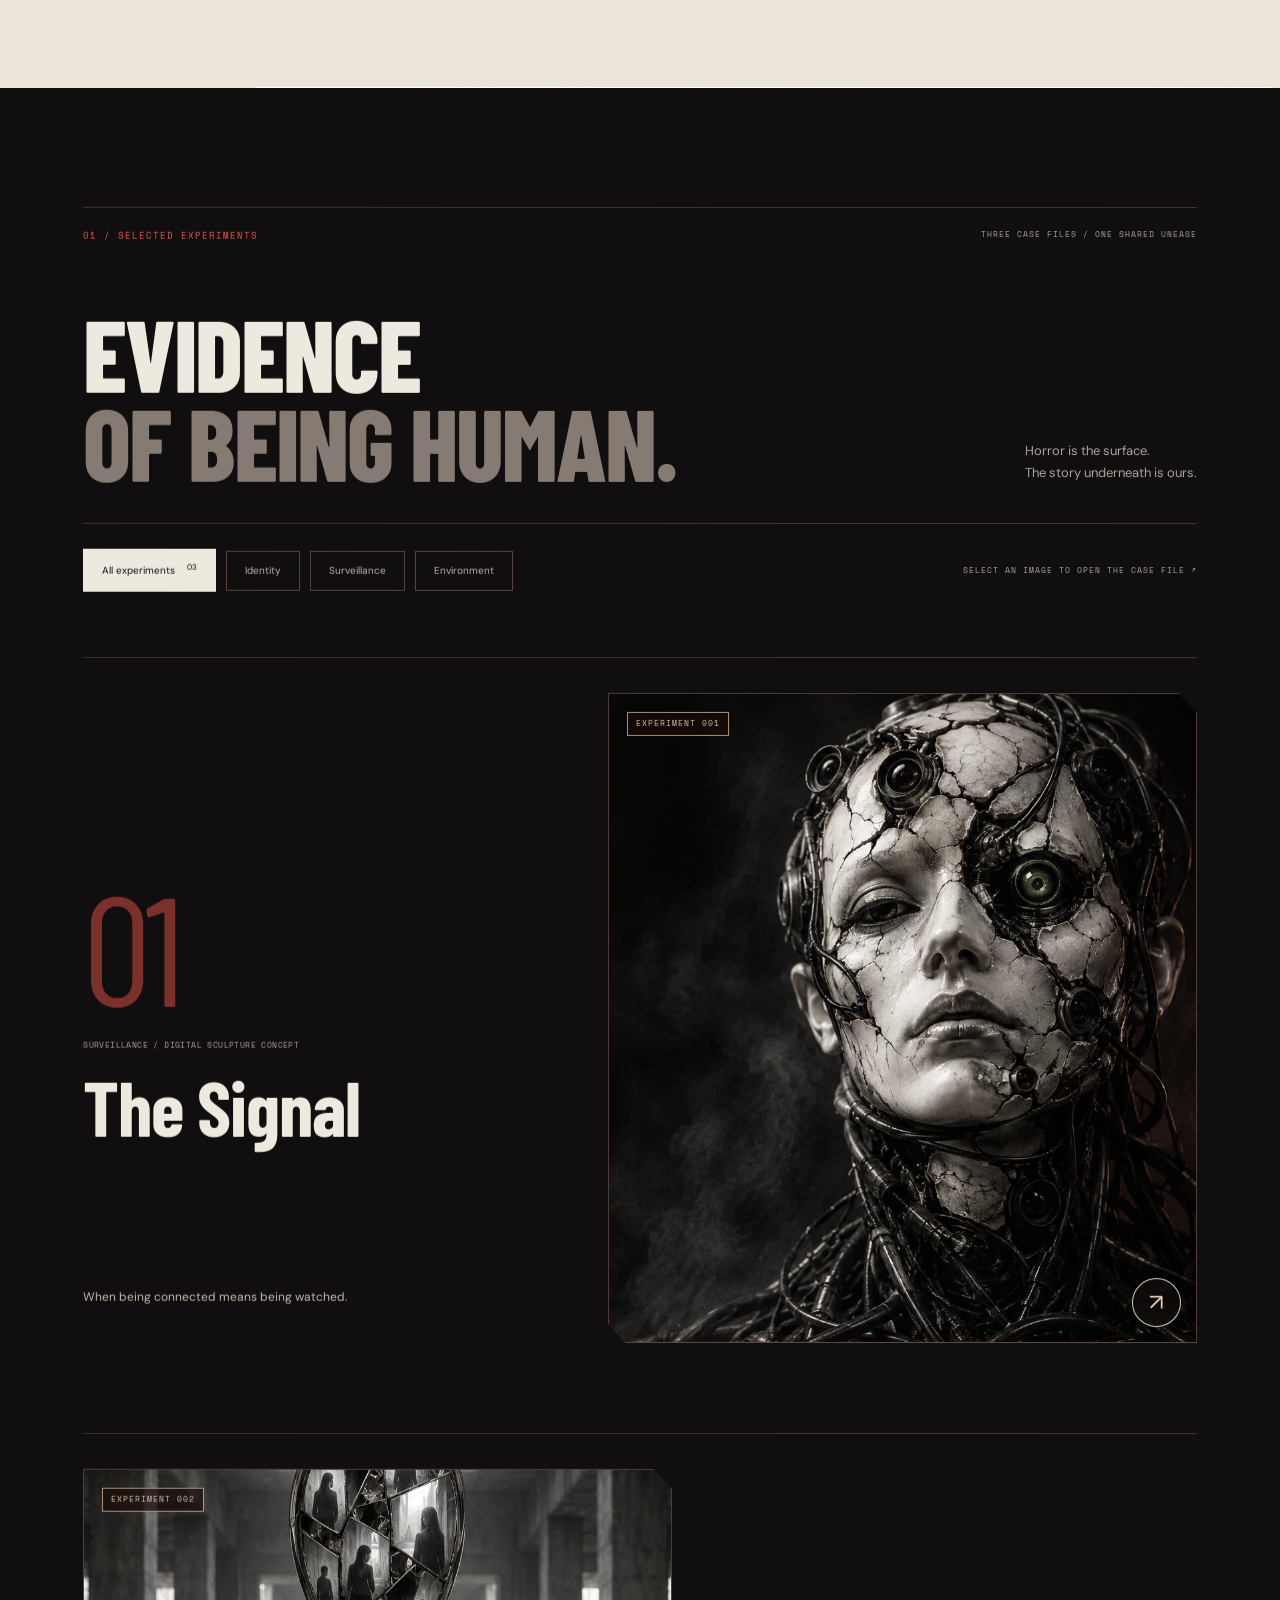
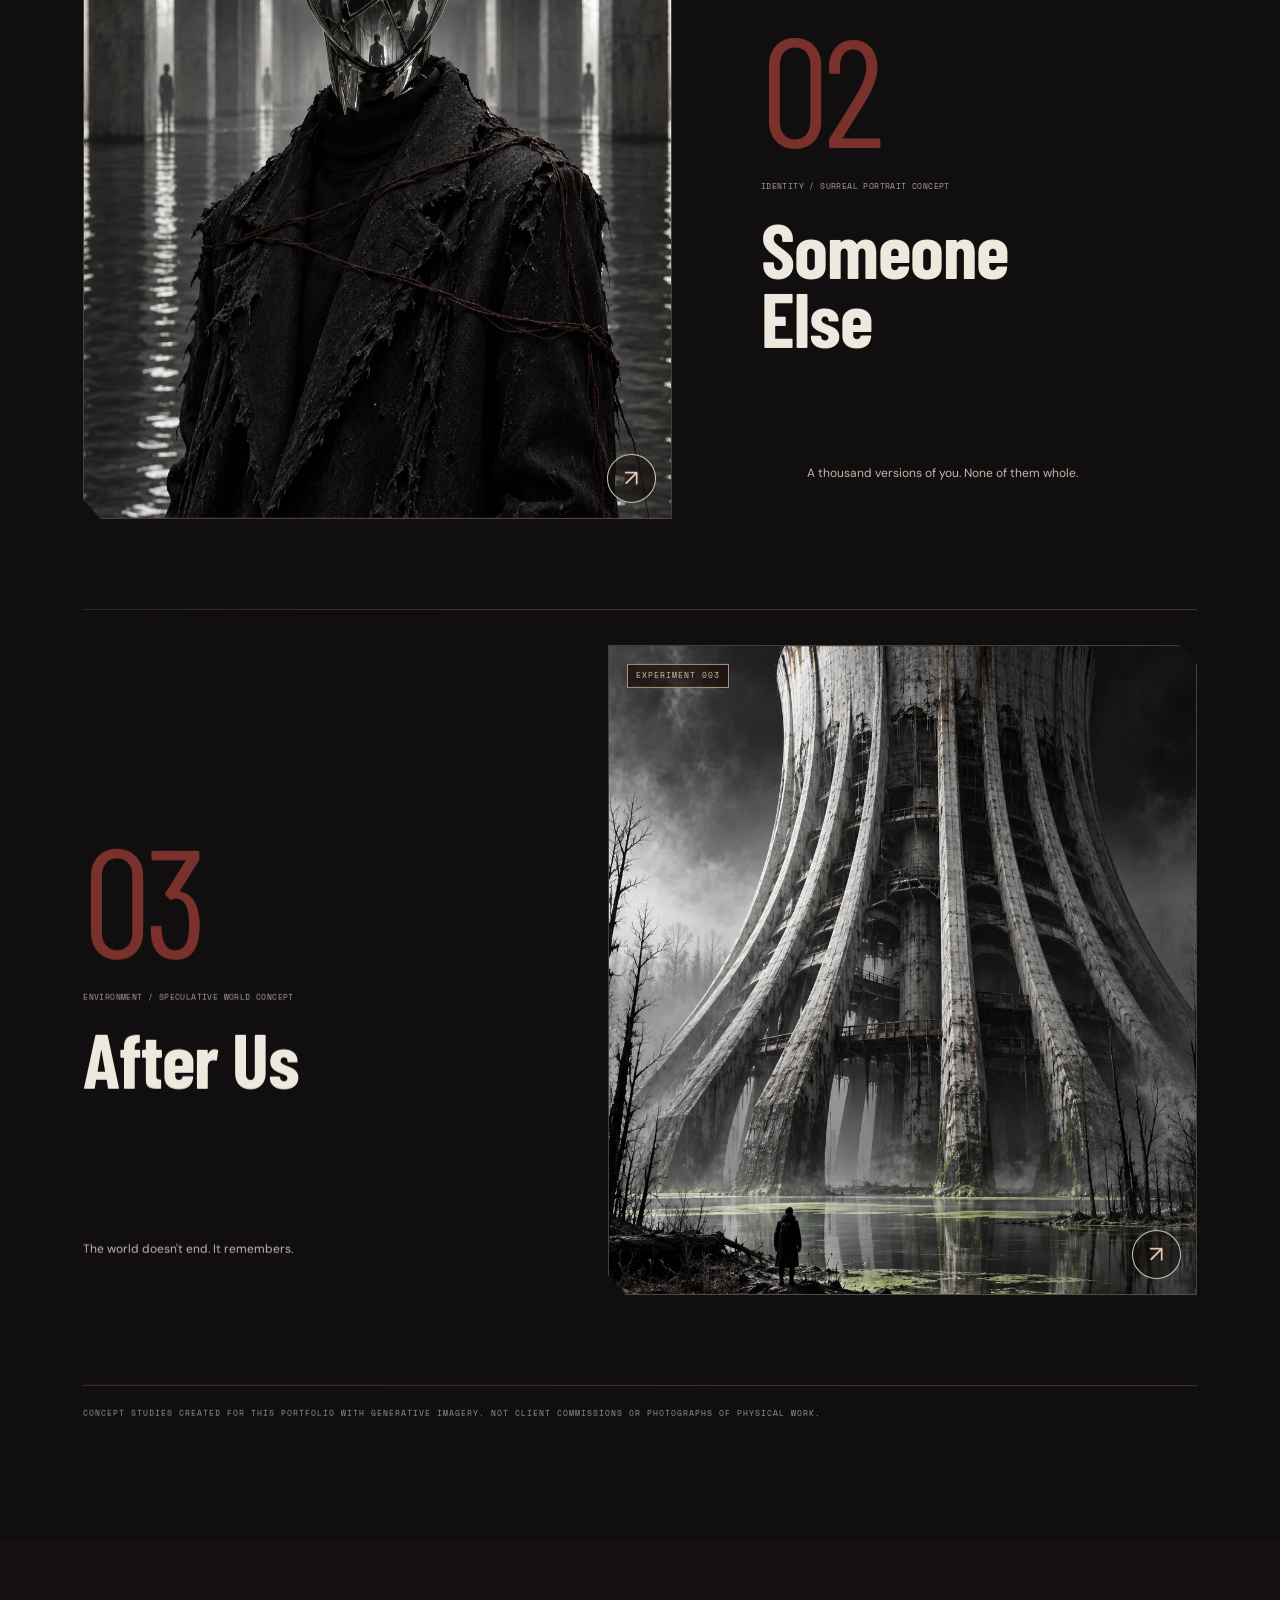
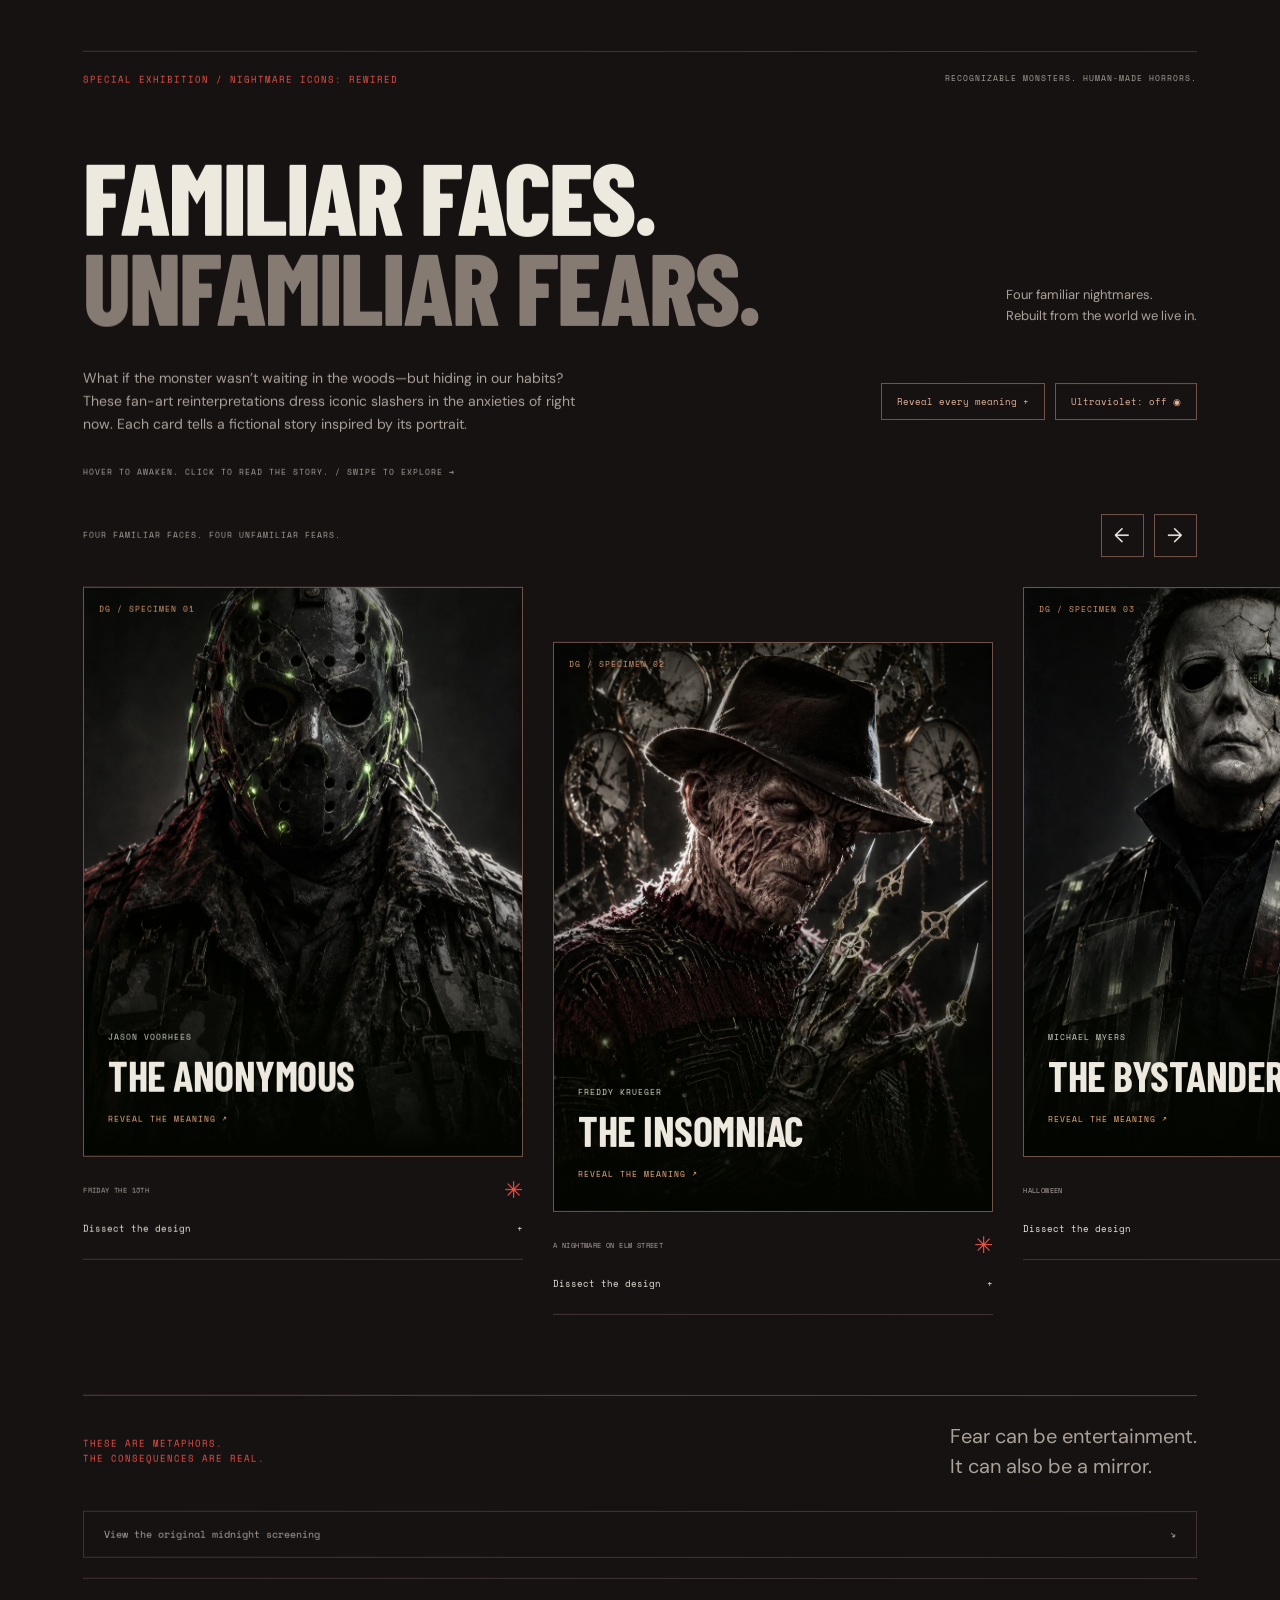
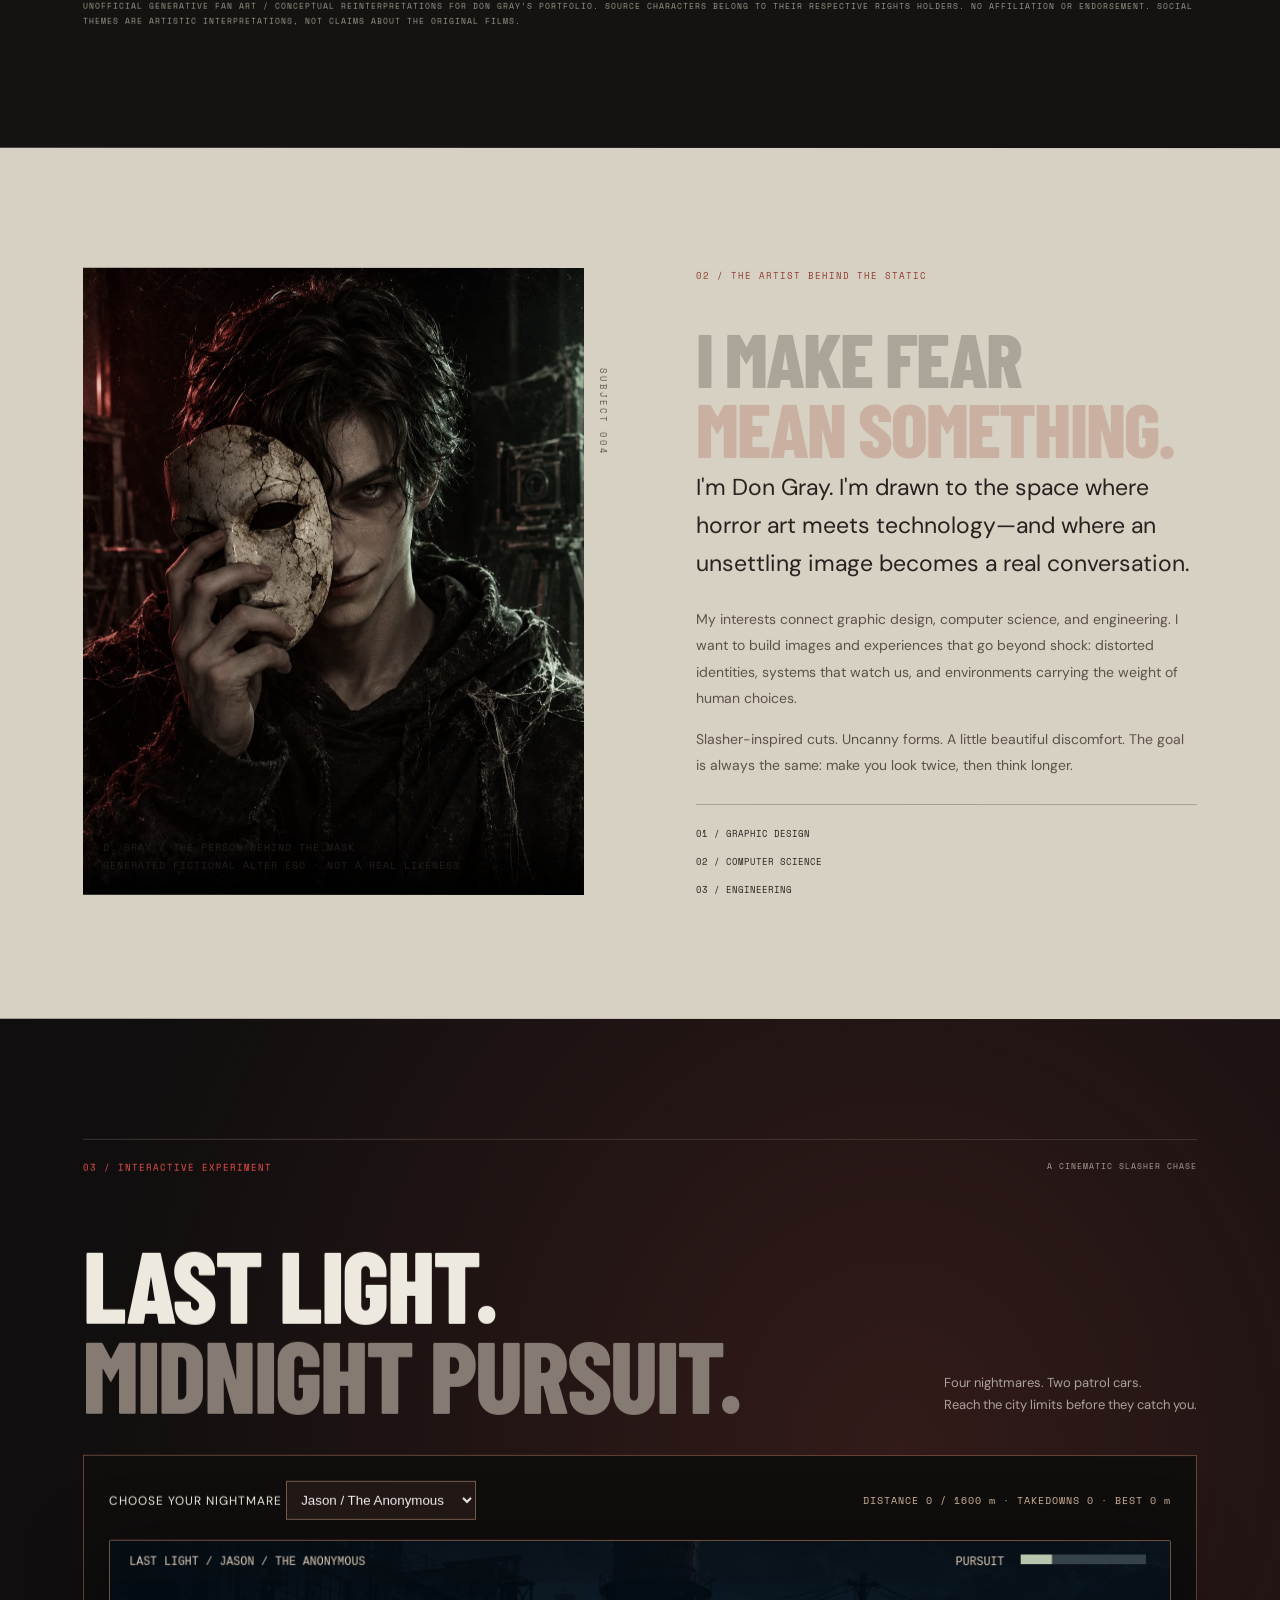
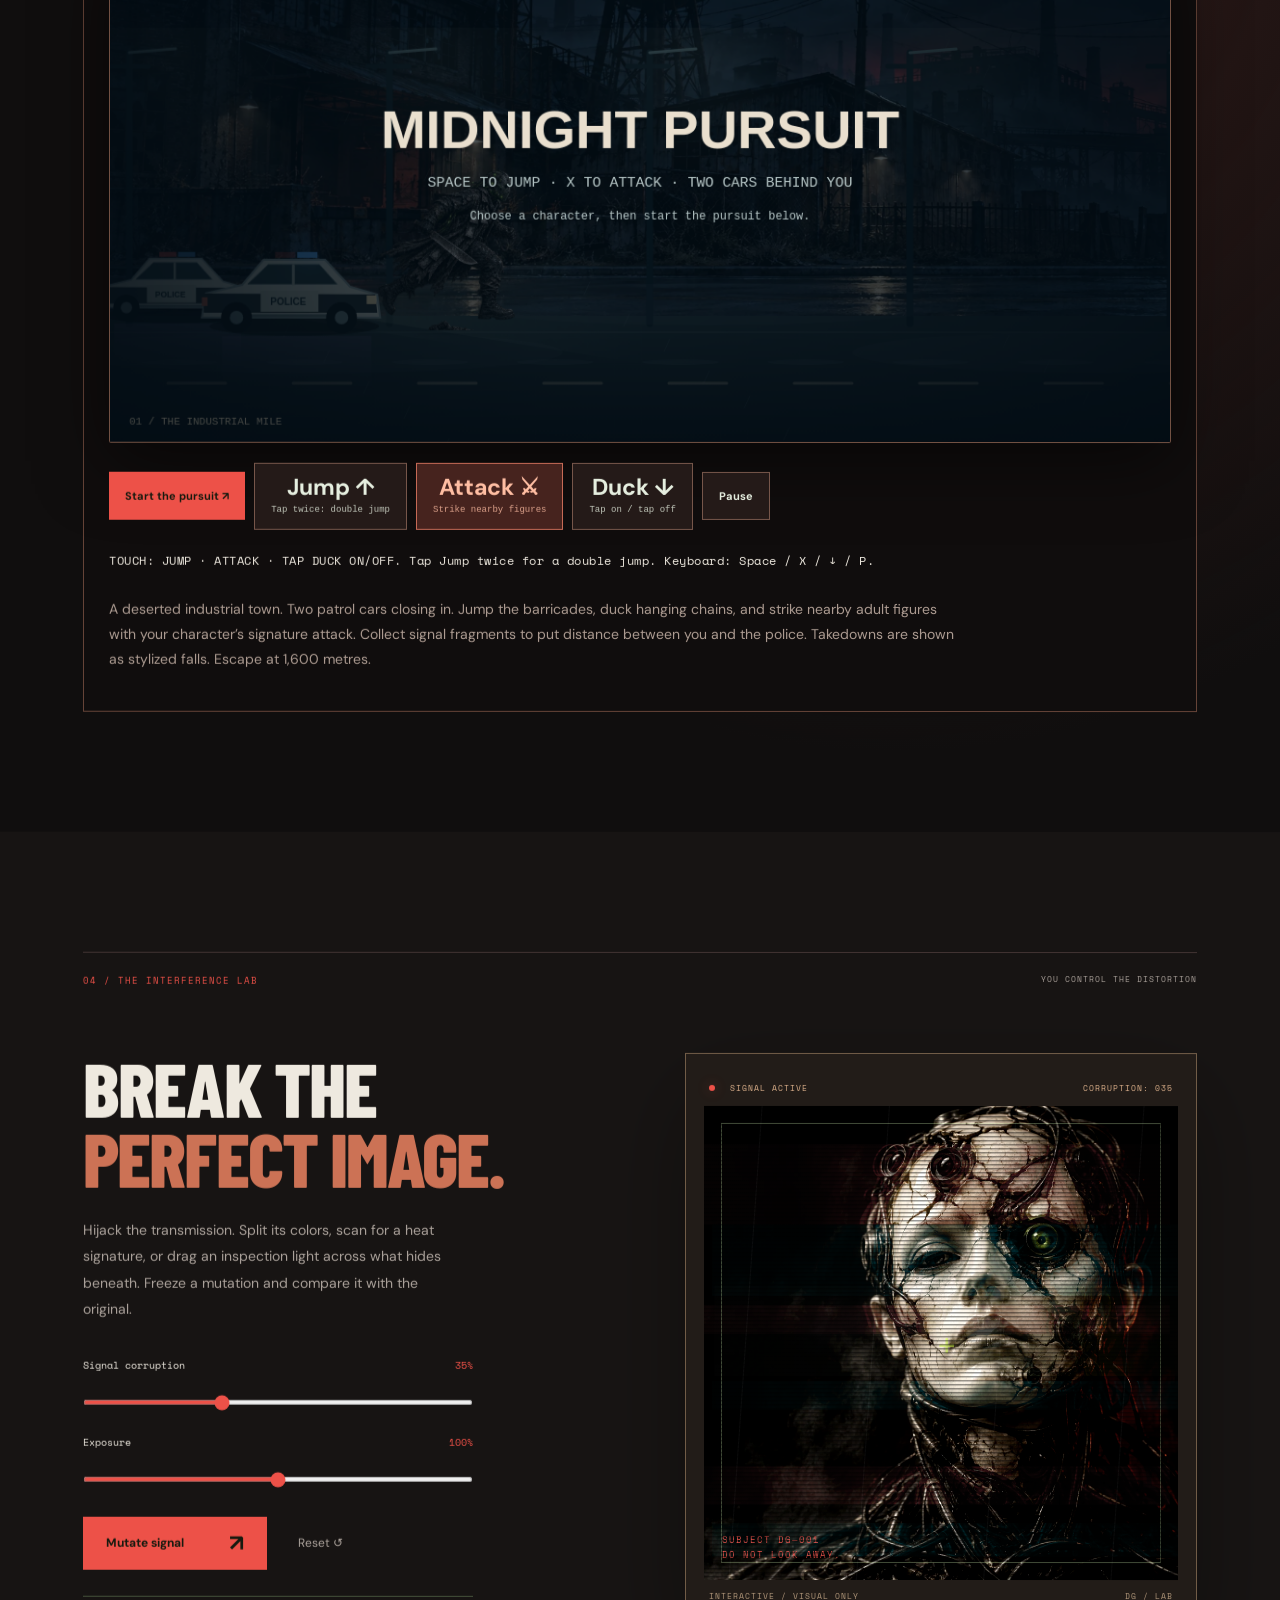
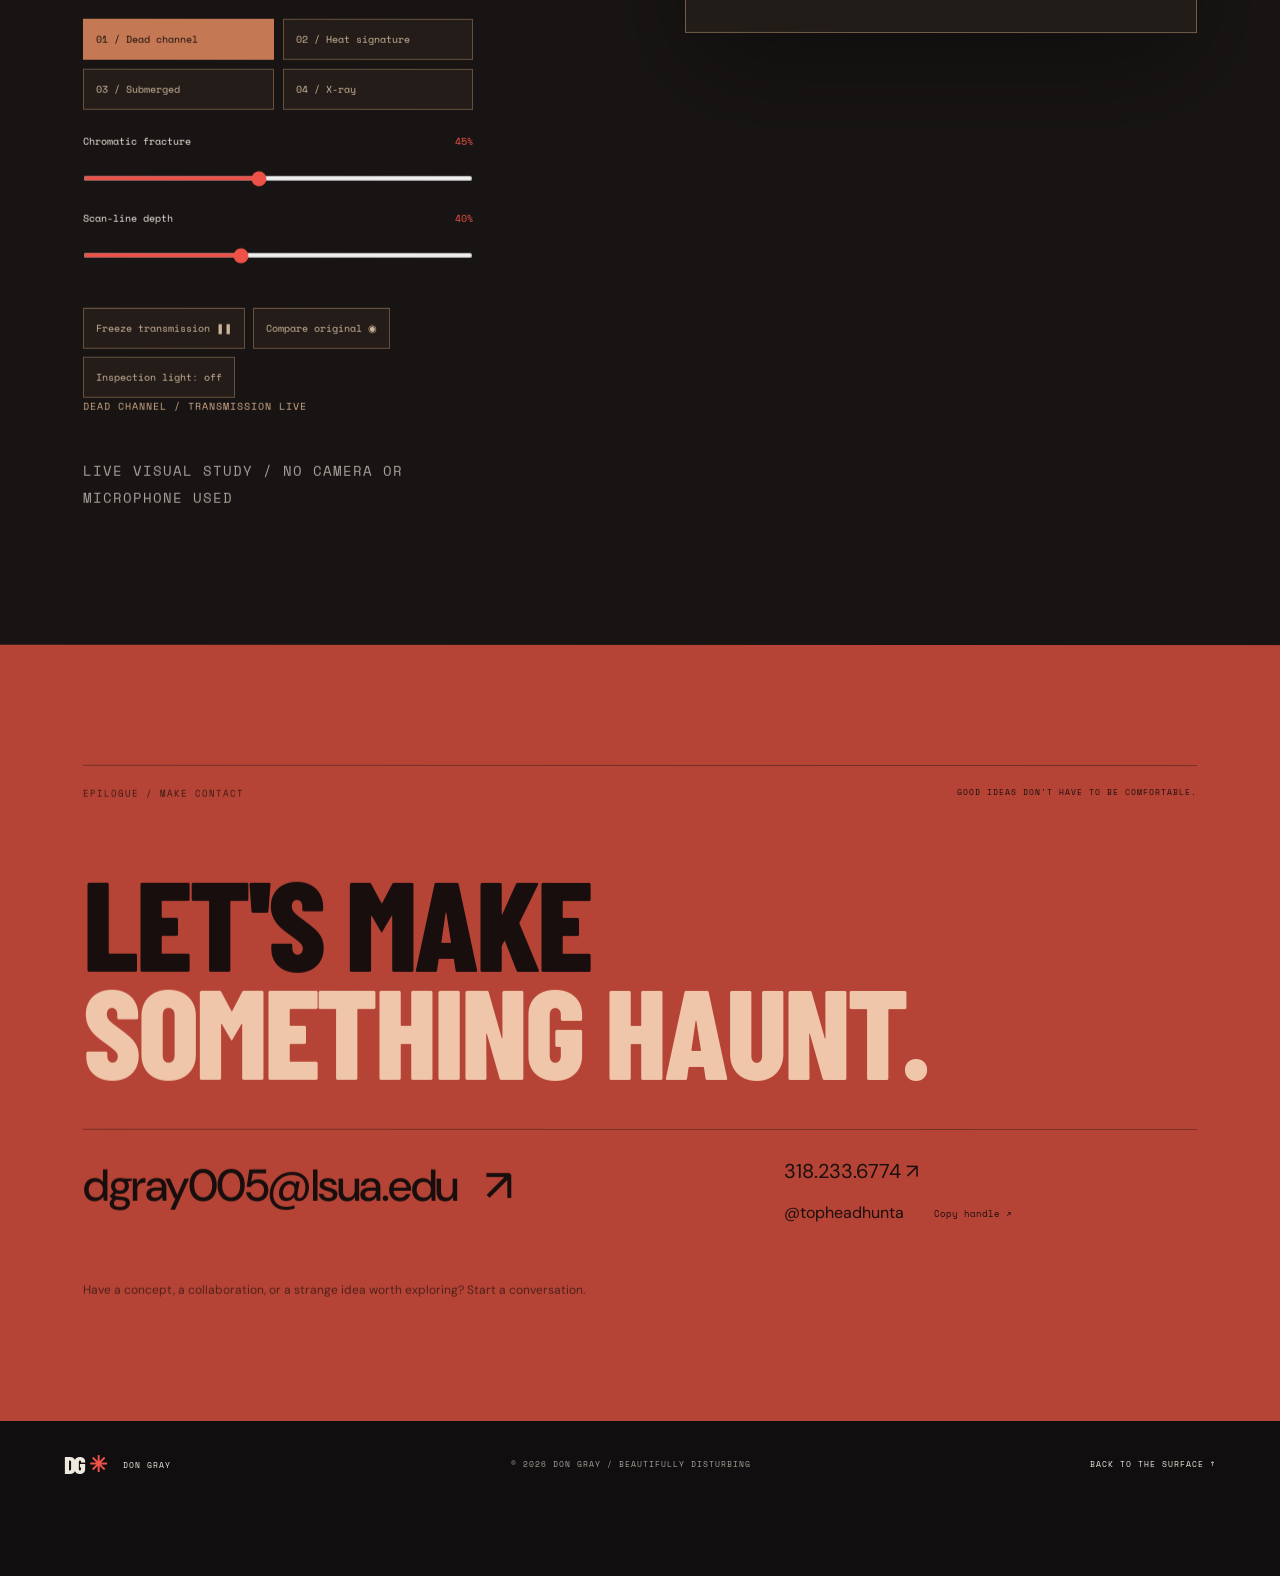
==== commit d25403da: "Prepare true video scare playback and four character action briefs; footage pending" ====
--- a/index.html
+++ b/index.html
@@ -4,7 +4,7 @@
 <meta charset="utf-8"><meta name="viewport" content="width=device-width,initial-scale=1">
 <meta name="description" content="Don Gray — horror art, digital experimentation, and uncomfortable truths. Explore a conceptual portfolio at the intersection of graphic design, computer science, and engineering.">
 <meta name="theme-color" content="#100e0e"><title>Don Gray — The Human Horror / Visual Exhibition</title>
-<link rel="icon" href="assets/icon.svg" type="image/svg+xml"><link rel="stylesheet" href="styles.css"><script src="script.js" defer></script><link rel="stylesheet" href="haunt.css"><script src="scare-scenes.js" defer></script><link rel="stylesheet" href="cinematic-scares.css"><script src="cinematic-scares.js" defer></script><script src="haunt.js" defer></script><link rel="stylesheet" href="pursuit.css"><script src="pursuit.js" defer></script><link rel="stylesheet" href="lab-effects.css"><script src="lab-effects.js" defer></script><link rel="stylesheet" href="scroll-haunt.css"><script src="scroll-haunt.js" defer></script>
+<link rel="icon" href="assets/icon.svg" type="image/svg+xml"><link rel="stylesheet" href="styles.css"><script src="script.js" defer></script><link rel="stylesheet" href="haunt.css"><script src="scare-scenes.js" defer></script><link rel="stylesheet" href="cinematic-scares.css"><script src="cinematic-scares.js" defer></script><link rel="stylesheet" href="scare-reels.css"><script src="scare-reels-manifest.js" defer></script><script src="scare-reels.js" defer></script><script src="haunt.js" defer></script><link rel="stylesheet" href="pursuit.css"><script src="pursuit.js" defer></script><link rel="stylesheet" href="lab-effects.css"><script src="lab-effects.js" defer></script><link rel="stylesheet" href="scroll-haunt.css"><script src="scroll-haunt.js" defer></script>
 <link rel="stylesheet" href="exhibition.css"><script src="exhibition.js" defer></script>
 </head>
 <body><div id="screen-haunt" aria-hidden="true"></div>
--- a/scare-reels.css
+++ b/scare-reels.css
@@ -0,0 +1,5 @@
+#scare-overlay[data-reel]>img,#scare-overlay[data-reel]>strong{display:none!important}
+.scare-reel{position:absolute;inset:0;background:#020304;overflow:hidden}
+#scare-overlay .scare-reel-video{position:absolute;inset:0;width:100%;height:100%;object-fit:cover;filter:none;transform:none;animation:none}
+#scare-overlay[data-reel]:after{background:none;box-shadow:inset 0 0 80px #0008}
+#scare-overlay[data-reel] #dismiss-scare{min-width:48px;min-height:48px;top:max(16px,env(safe-area-inset-top));right:max(16px,env(safe-area-inset-right))}
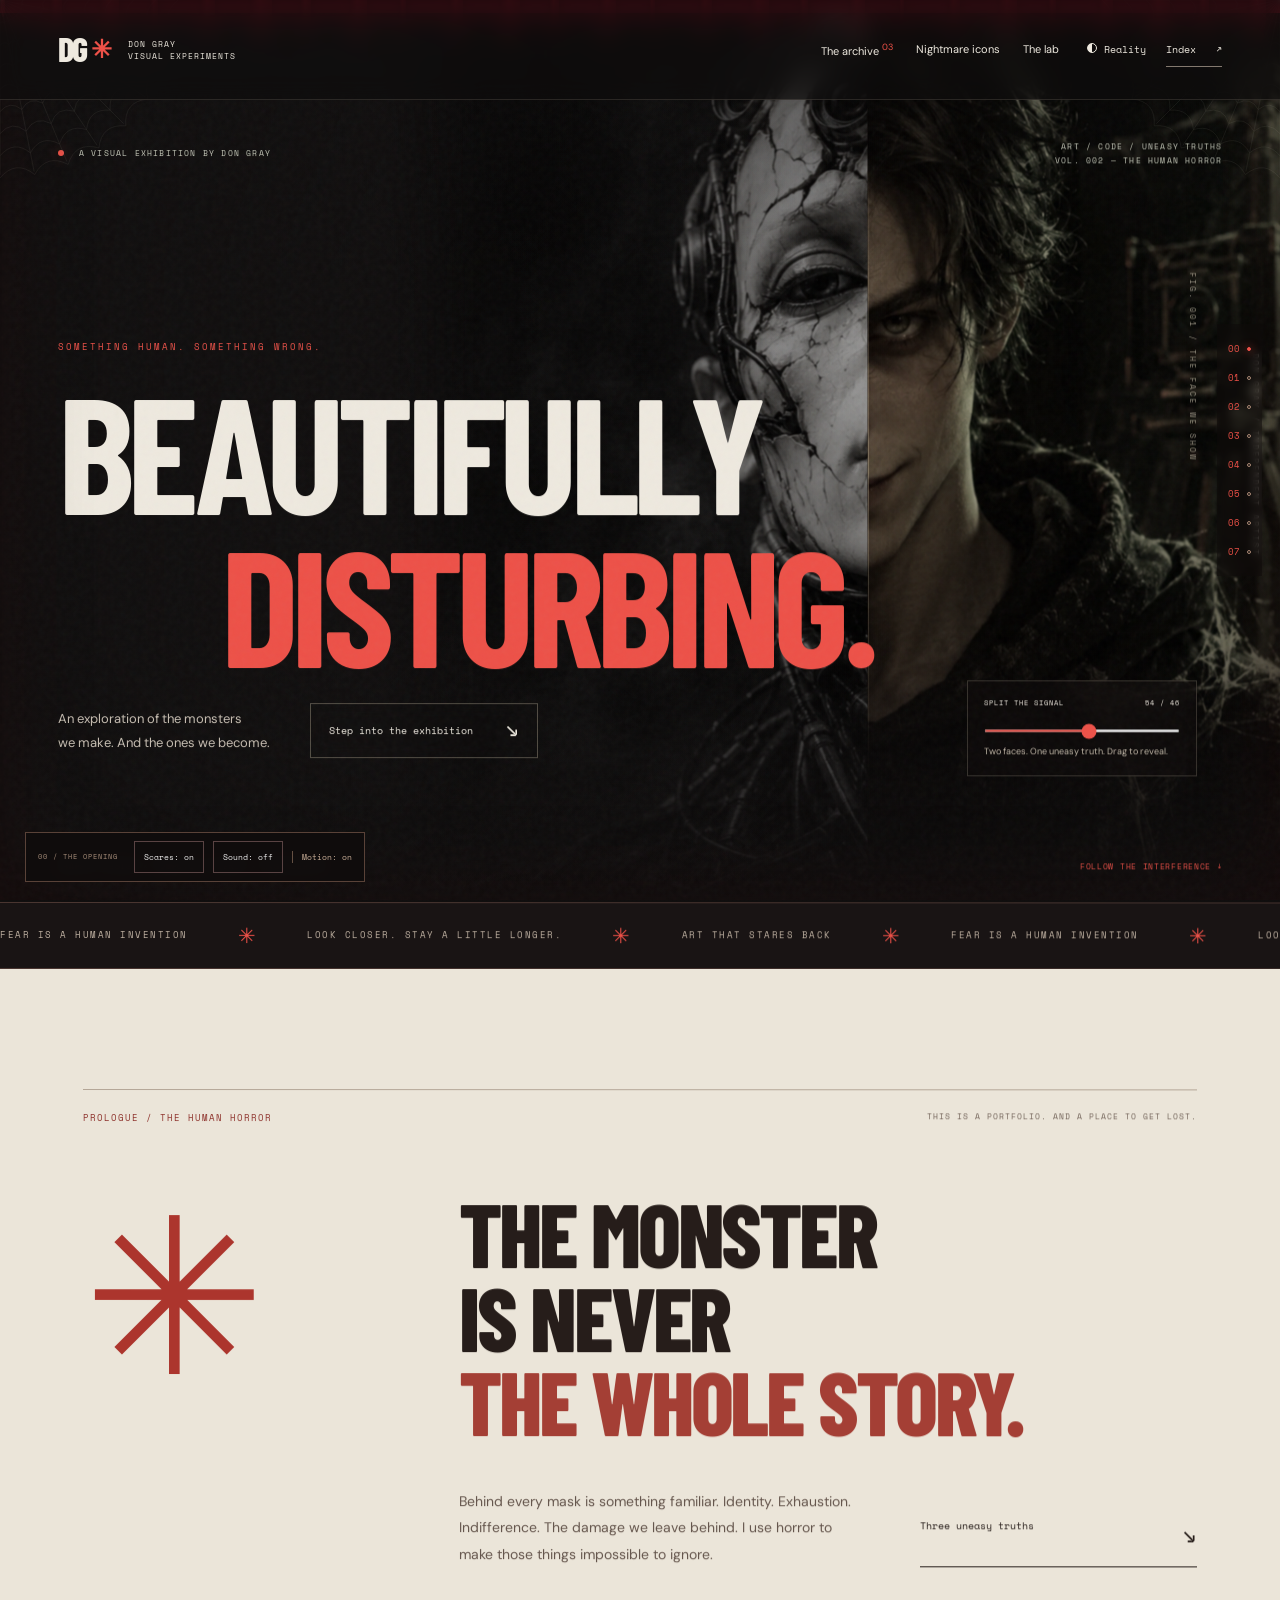
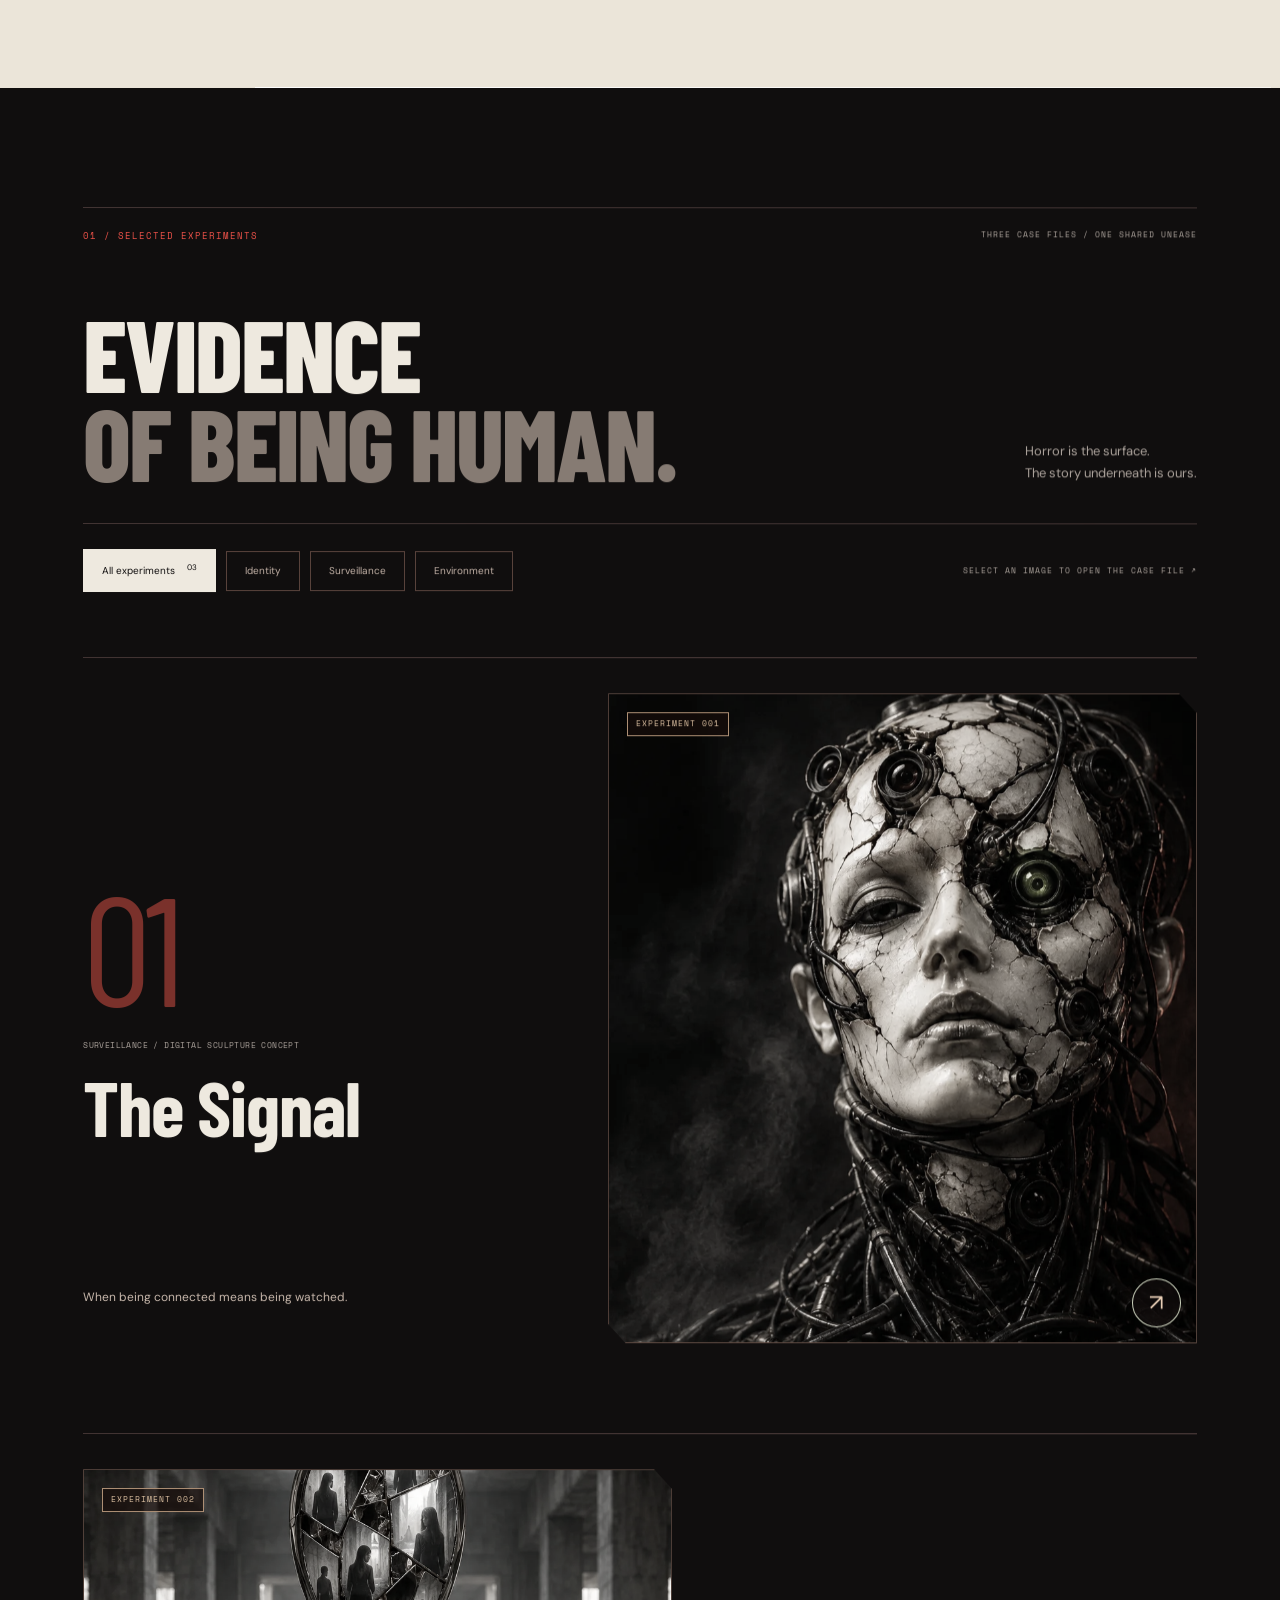
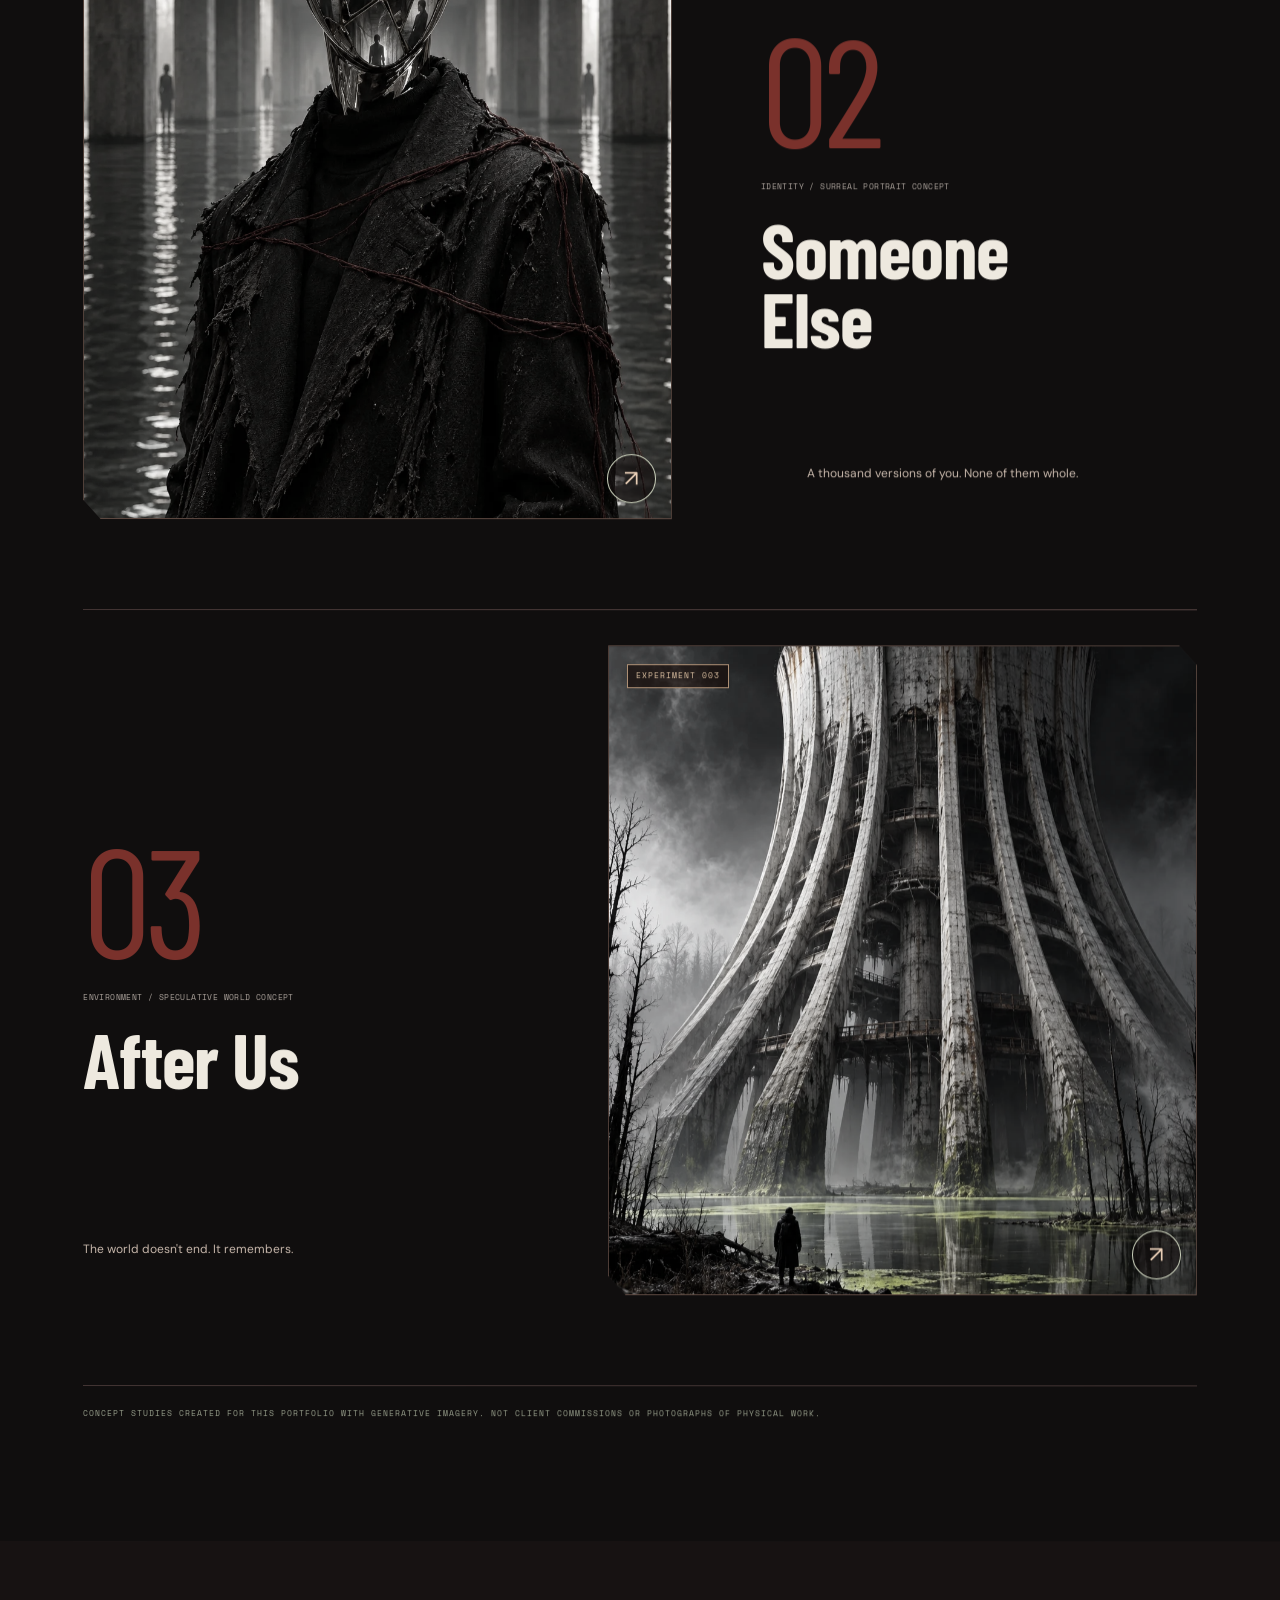
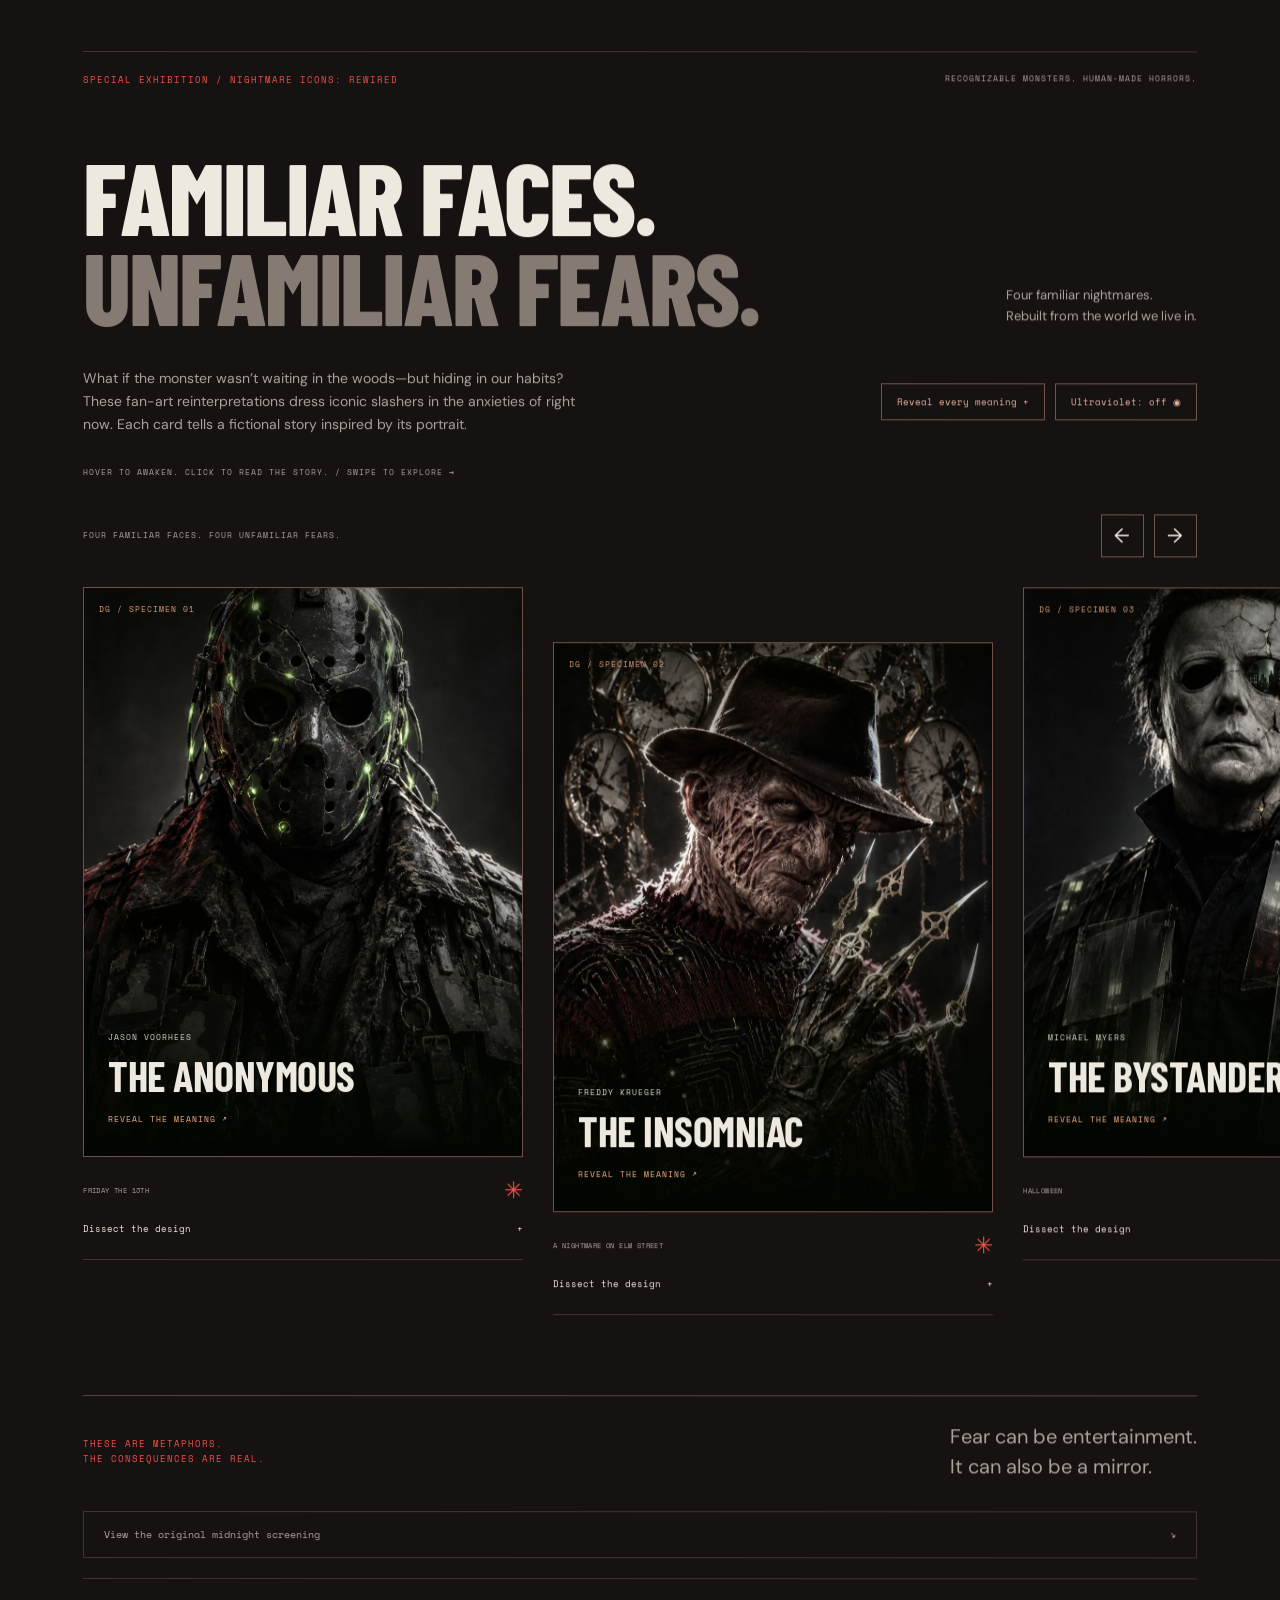
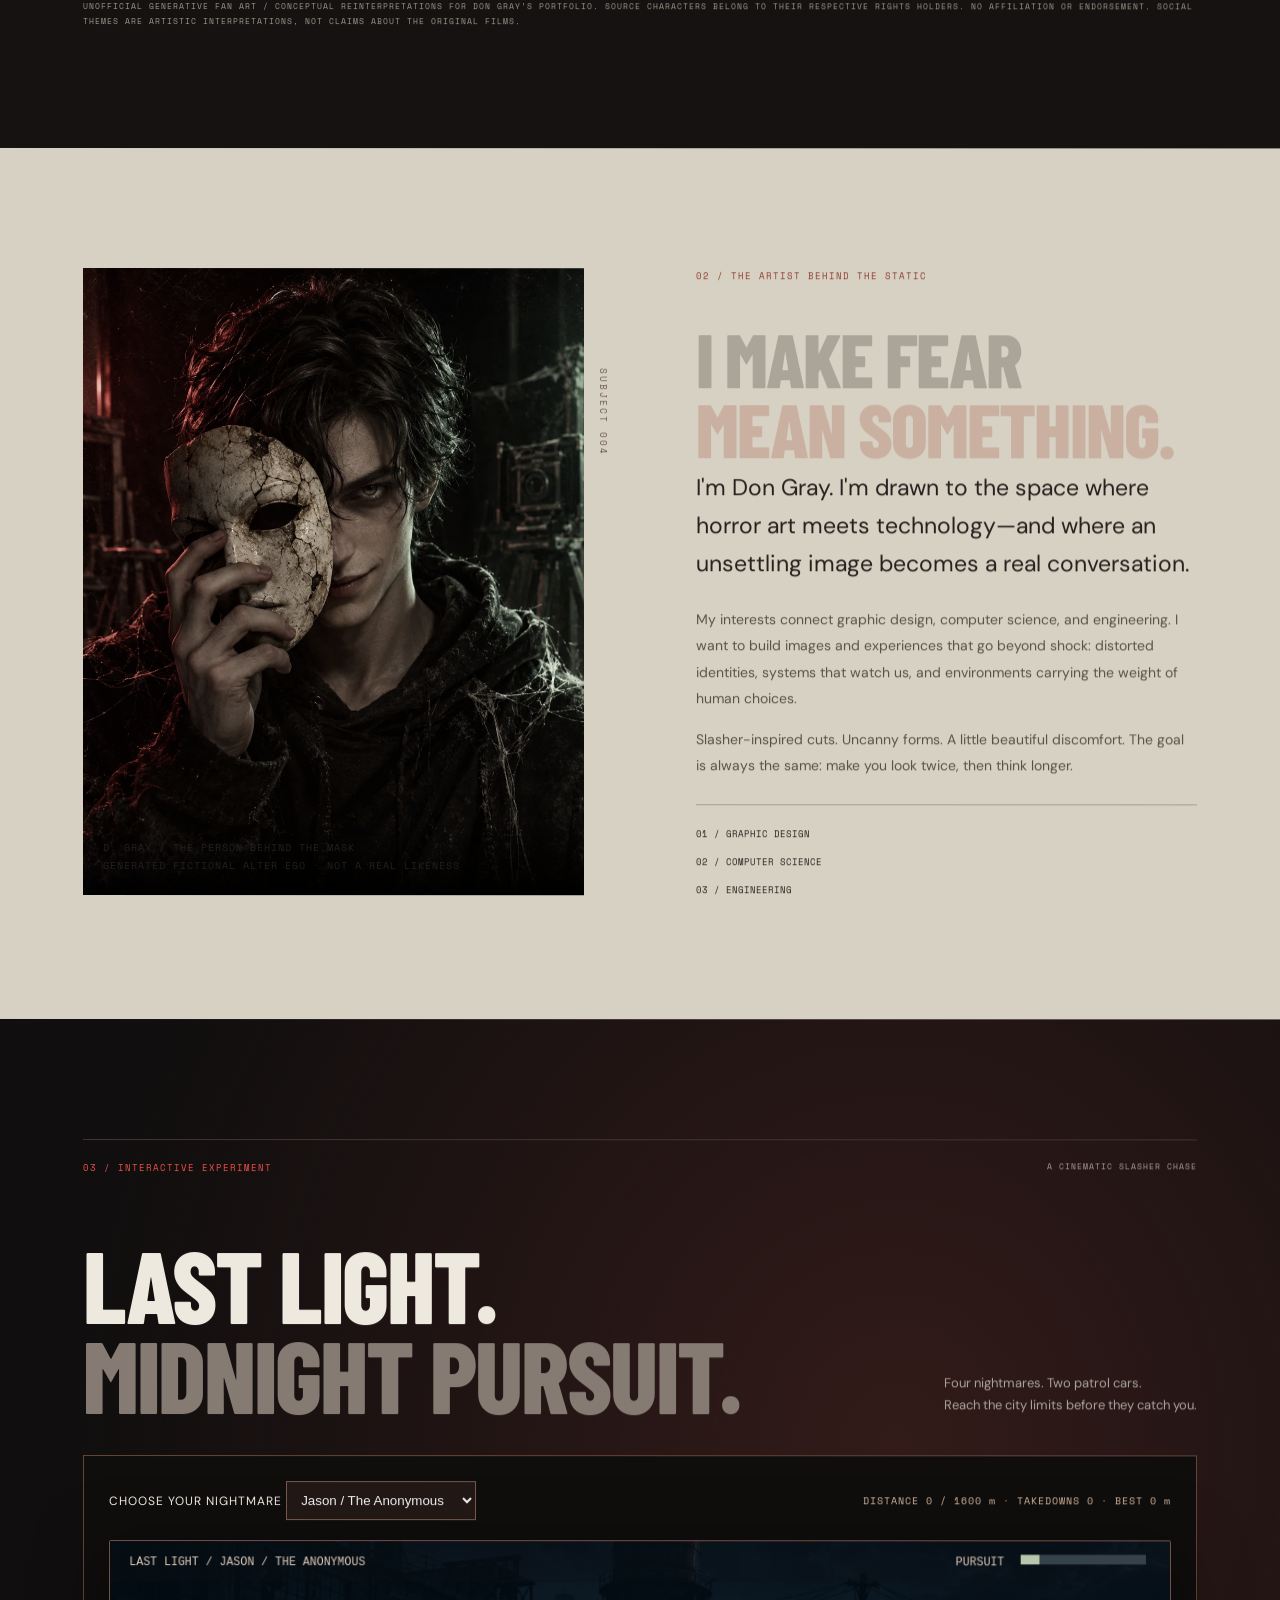
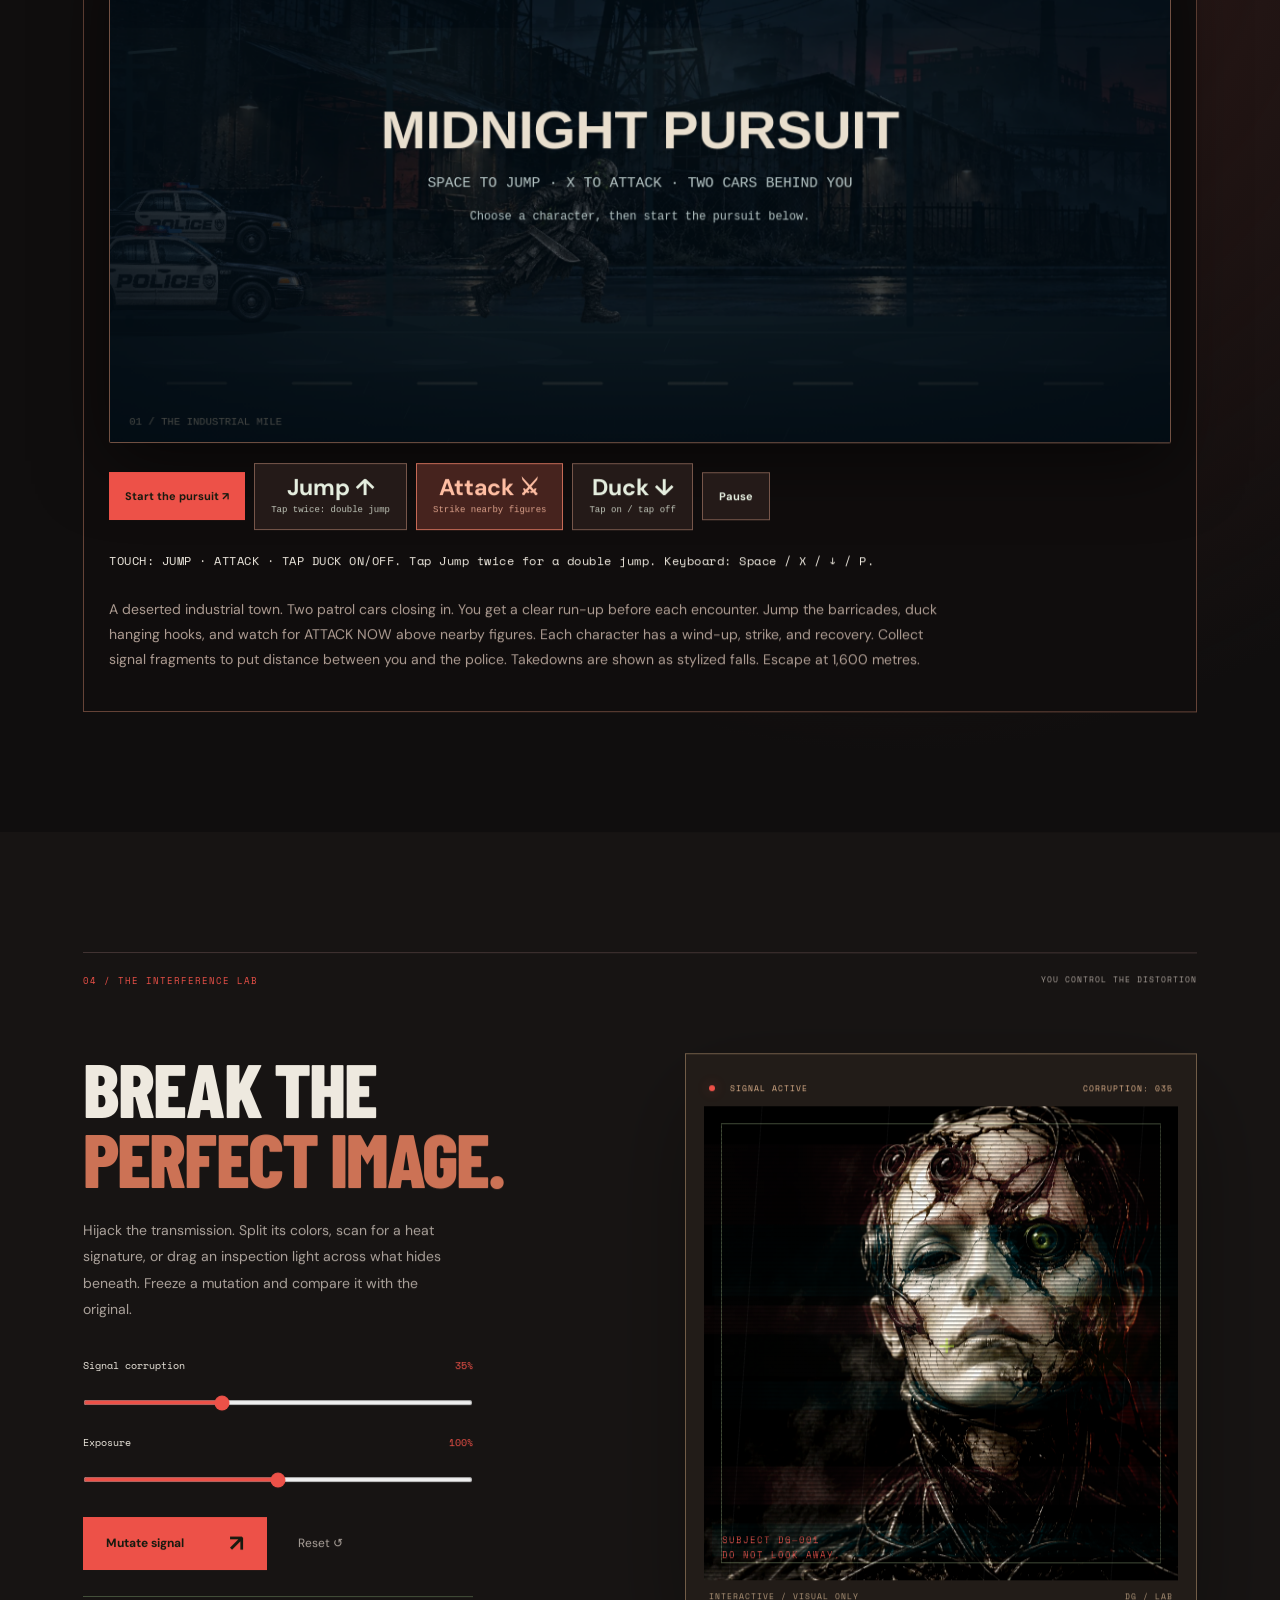
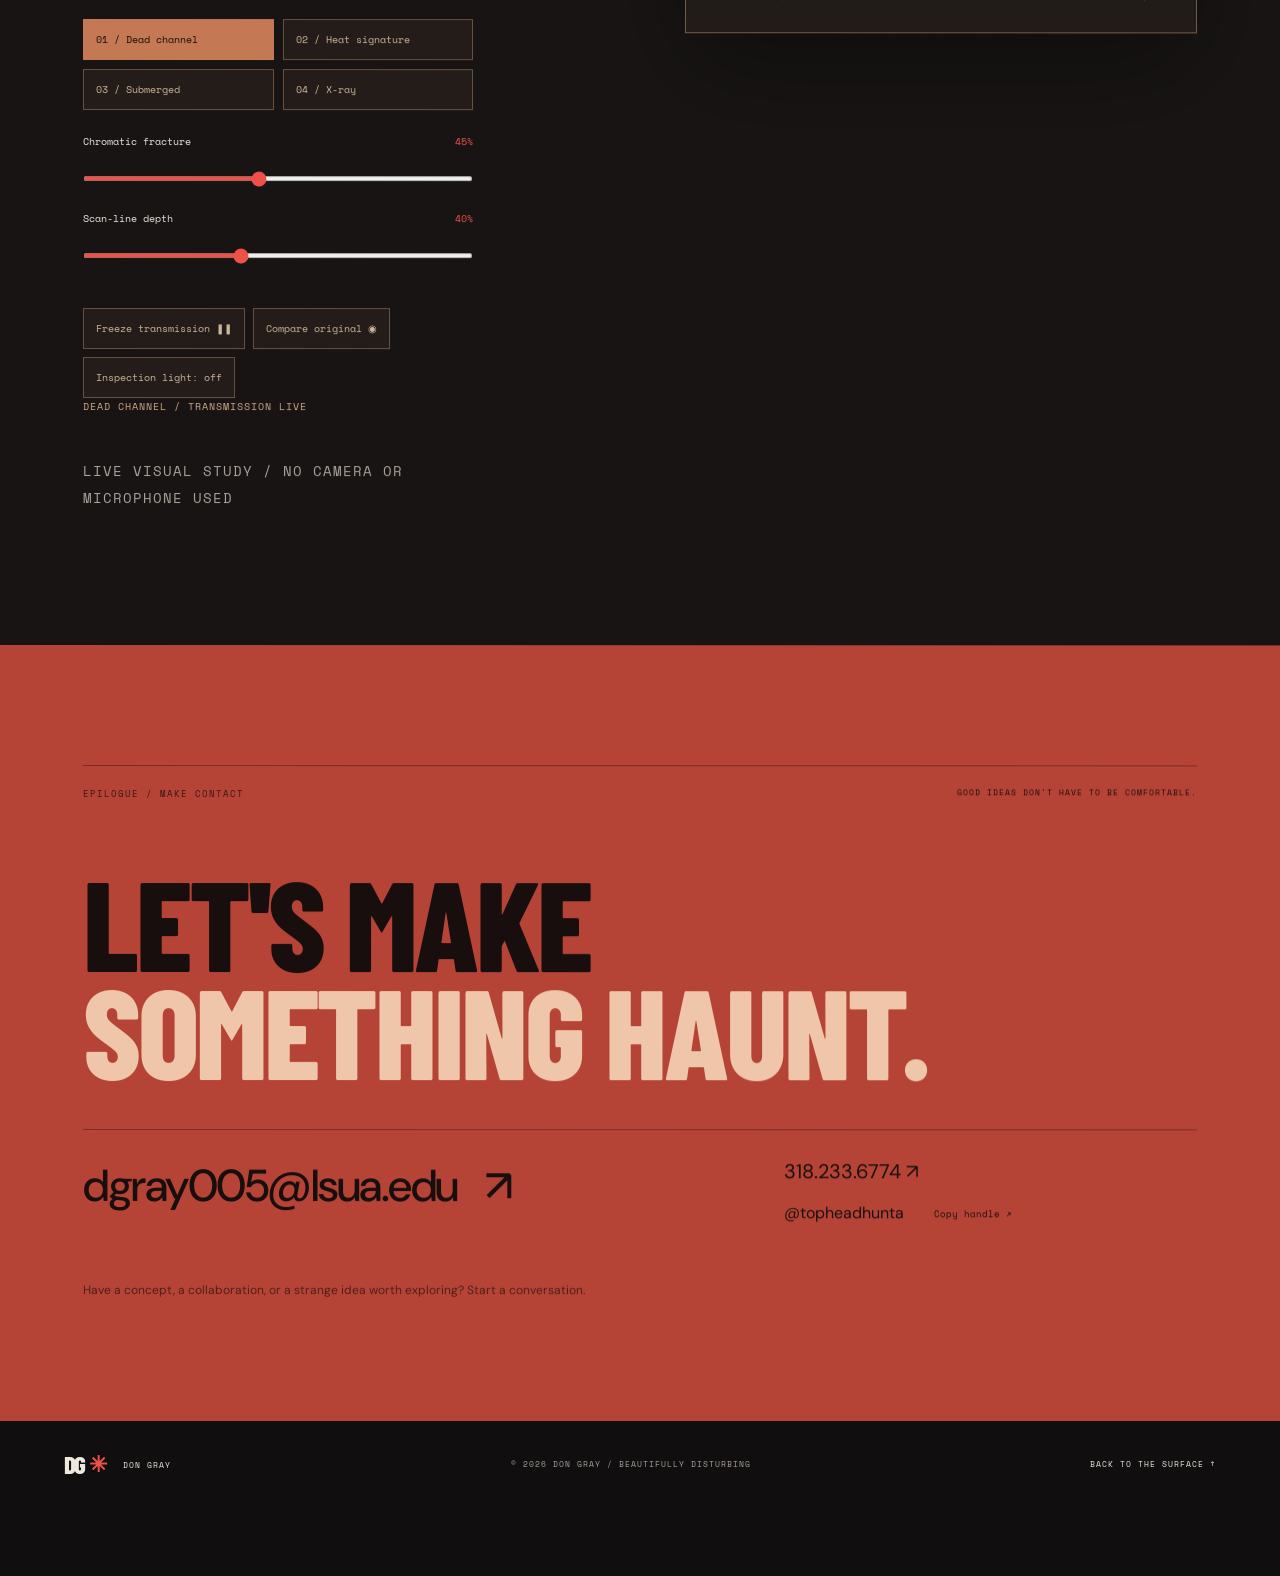
==== commit ed6979cc: "Polish pursuit artwork, separate patrol cars and give players fair reaction windows" ====
--- a/index.html
+++ b/index.html
@@ -4,7 +4,7 @@
 <meta charset="utf-8"><meta name="viewport" content="width=device-width,initial-scale=1">
 <meta name="description" content="Don Gray — horror art, digital experimentation, and uncomfortable truths. Explore a conceptual portfolio at the intersection of graphic design, computer science, and engineering.">
 <meta name="theme-color" content="#100e0e"><title>Don Gray — The Human Horror / Visual Exhibition</title>
-<link rel="icon" href="assets/icon.svg" type="image/svg+xml"><link rel="stylesheet" href="styles.css"><script src="script.js" defer></script><link rel="stylesheet" href="haunt.css"><script src="scare-scenes.js" defer></script><link rel="stylesheet" href="cinematic-scares.css"><script src="cinematic-scares.js" defer></script><link rel="stylesheet" href="scare-reels.css"><script src="scare-reels-manifest.js" defer></script><script src="scare-reels.js" defer></script><script src="haunt.js" defer></script><link rel="stylesheet" href="pursuit.css"><script src="pursuit.js" defer></script><link rel="stylesheet" href="lab-effects.css"><script src="lab-effects.js" defer></script><link rel="stylesheet" href="scroll-haunt.css"><script src="scroll-haunt.js" defer></script>
+<link rel="icon" href="assets/icon.svg" type="image/svg+xml"><link rel="stylesheet" href="styles.css"><script src="script.js" defer></script><link rel="stylesheet" href="haunt.css"><script src="scare-scenes.js" defer></script><link rel="stylesheet" href="cinematic-scares.css"><script src="cinematic-scares.js" defer></script><script src="haunt.js" defer></script><link rel="stylesheet" href="pursuit.css"><script src="pursuit-atlas.js" defer></script><script src="pursuit.js" defer></script><link rel="stylesheet" href="lab-effects.css"><script src="lab-effects.js" defer></script><link rel="stylesheet" href="scroll-haunt.css"><script src="scroll-haunt.js" defer></script>
 <link rel="stylesheet" href="exhibition.css"><script src="exhibition.js" defer></script>
 </head>
 <body><div id="screen-haunt" aria-hidden="true"></div>
@@ -29,7 +29,7 @@
 </div><p class="collection-note mono">CONCEPT STUDIES CREATED FOR THIS PORTFOLIO WITH GENERATIVE IMAGERY. NOT CLIENT COMMISSIONS OR PHOTOGRAPHS OF PHYSICAL WORK.</p></section>
 <section class="icons section rewired" id="icons"><div class="section-top"><p class="eyebrow">SPECIAL EXHIBITION / NIGHTMARE ICONS: REWIRED</p><span class="mono muted">RECOGNIZABLE MONSTERS. HUMAN-MADE HORRORS.</span></div><div class="title-row"><h2>FAMILIAR FACES.<br><span>UNFAMILIAR FEARS.</span></h2><p>Four familiar nightmares.<br>Rebuilt from the world we live in.</p></div><div class="exhibit-intro"><p>What if the monster wasn’t waiting in the woods—but hiding in our habits? These fan-art reinterpretations dress iconic slashers in the anxieties of right now. Each card tells a fictional story inspired by its portrait.</p><div class="exhibit-tools"><button id="reveal-all" aria-pressed="false">Reveal every meaning +</button><button id="uv-toggle" aria-pressed="false">Ultraviolet: off ◉</button></div></div><p class="mono exhibit-instruction">HOVER TO AWAKEN. CLICK TO READ THE STORY. / SWIPE TO EXPLORE →</p><div class="filmstrip-tools"><span class="mono">FOUR FAMILIAR FACES. FOUR UNFAMILIAR FEARS.</span><div><button id="filmstrip-prev" aria-label="Previous character">←</button><button id="filmstrip-next" aria-label="Next character">→</button></div></div><div class="rewired-grid" id="character-filmstrip" tabindex="0" aria-label="Character exhibition. Scroll horizontally or use the arrow buttons."><article class="specimen"><button class="specimen-flip" data-specimen="01" aria-expanded="false" aria-controls="meaning-01" aria-label="Reveal the meaning of The Anonymous, a Jason Voorhees reinterpretation"><span class="specimen-rotator"><span class="specimen-front"><img src="assets/jason-rewired.webp" alt="The black hockey mask is split by green-lit cables. Blank silhouette badges hang like trophies across his coat. The image connects hidden identity to a question: who answers for the damage when everyone can wear another face?" loading="lazy"><span class="specimen-grain" aria-hidden="true"></span><span class="specimen-index mono">DG / SPECIMEN 01</span><span class="specimen-front-copy"><span class="mono">JASON VOORHEES</span><strong>THE ANONYMOUS</strong><span class="specimen-prompt mono">REVEAL THE MEANING ↗</span></span></span><span class="specimen-back" id="meaning-01" aria-hidden="true"><span class="mono specimen-theme">ANONYMITY / ACCOUNTABILITY</span><strong class="specimen-quote">A mask is easy.<br>Accountability isn’t.</strong><span class="specimen-meaning">Every badge on his coat belongs to someone who disappeared behind a screen. Green signals travel through his cracked mask, keeping their borrowed identities alive. He has collected so many faces that he no longer remembers his own. A nightmare about anonymity becoming a hiding place for harm.</span><span class="specimen-return mono">TURN BACK ↶</span></span></span></button><div class="specimen-label"><span class="mono">FRIDAY THE 13TH</span><span aria-hidden="true">✳</span></div><details class="design-notes"><summary>Dissect the design <span>+</span></summary><p>The black hockey mask is split by green-lit cables. Blank silhouette badges hang like trophies across his coat. The image connects hidden identity to a question: who answers for the damage when everyone can wear another face?</p></details></article><article class="specimen"><button class="specimen-flip" data-specimen="02" aria-expanded="false" aria-controls="meaning-02" aria-label="Reveal the meaning of The Insomniac, a Freddy Krueger reinterpretation"><span class="specimen-rotator"><span class="specimen-front"><img src="assets/freddy-rewired.webp" alt="Broken clock faces form a halo behind his fedora. Ornate clock hands replace the familiar blades; circuitry runs through the red-and-black knit. Time and connection become physical pressures, turning the portrait into an image of exhaustion." loading="lazy"><span class="specimen-grain" aria-hidden="true"></span><span class="specimen-index mono">DG / SPECIMEN 02</span><span class="specimen-front-copy"><span class="mono">FREDDY KRUEGER</span><strong>THE INSOMNIAC</strong><span class="specimen-prompt mono">REVEAL THE MEANING ↗</span></span></span><span class="specimen-back" id="meaning-02" aria-hidden="true"><span class="mono specimen-theme">BURNOUT / THE ATTENTION ECONOMY</span><strong class="specimen-quote">Even your dreams<br>have a deadline.</strong><span class="specimen-meaning">The clocks behind him shattered when the world stopped sleeping. Now their hands grow from his glove, counting the minutes people trade for one more task, one more scroll. His sweater has become a circuit: always connected, never at rest. A nightmare built from burnout.</span><span class="specimen-return mono">TURN BACK ↶</span></span></span></button><div class="specimen-label"><span class="mono">A NIGHTMARE ON ELM STREET</span><span aria-hidden="true">✳</span></div><details class="design-notes"><summary>Dissect the design <span>+</span></summary><p>Broken clock faces form a halo behind his fedora. Ornate clock hands replace the familiar blades; circuitry runs through the red-and-black knit. Time and connection become physical pressures, turning the portrait into an image of exhaustion.</p></details></article><article class="specimen"><button class="specimen-flip" data-specimen="03" aria-expanded="false" aria-controls="meaning-03" aria-label="Reveal the meaning of The Bystander, a Michael Myers reinterpretation"><span class="specimen-rotator"><span class="specimen-front"><img src="assets/myers-rewired.webp" alt="A city glints inside one eye of the cracked white mask. Reflective panes overlap across the coveralls like armor, showing buildings but no human connection. The contrast between all that reflected life and the unreadable face gives the story its emotional distance." loading="lazy"><span class="specimen-grain" aria-hidden="true"></span><span class="specimen-index mono">DG / SPECIMEN 03</span><span class="specimen-front-copy"><span class="mono">MICHAEL MYERS</span><strong>THE BYSTANDER</strong><span class="specimen-prompt mono">REVEAL THE MEANING ↗</span></span></span><span class="specimen-back" id="meaning-03" aria-hidden="true"><span class="mono specimen-theme">DESENSITIZATION / COLLECTIVE EMPATHY</span><strong class="specimen-quote">We saw everything.<br>We felt nothing.</strong><span class="specimen-meaning">He wears a city made of reflections. Every pane on his shoulders holds another window, another life witnessed from a distance. One eye mirrors the skyline; the other stays empty. He sees everything and carries it without expression. A nightmare about witnessing so much that we stop responding.</span><span class="specimen-return mono">TURN BACK ↶</span></span></span></button><div class="specimen-label"><span class="mono">HALLOWEEN</span><span aria-hidden="true">✳</span></div><details class="design-notes"><summary>Dissect the design <span>+</span></summary><p>A city glints inside one eye of the cracked white mask. Reflective panes overlap across the coveralls like armor, showing buildings but no human connection. The contrast between all that reflected life and the unreadable face gives the story its emotional distance.</p></details></article><article class="specimen"><button class="specimen-flip" data-specimen="04" aria-expanded="false" aria-controls="meaning-04" aria-label="Reveal the meaning of The Consumer, a The Creeper reinterpretation"><span class="specimen-rotator"><span class="specimen-front"><img src="assets/creeper-rewired.webp" alt="The wide-brimmed hat and heavy coat are patched with rusted panels, pale torn strips, and dark fragments. Green vines cross their surface; smoke fills the background. Decay and new growth coexist, making the environmental theme visible in the costume itself." loading="lazy"><span class="specimen-grain" aria-hidden="true"></span><span class="specimen-index mono">DG / SPECIMEN 04</span><span class="specimen-front-copy"><span class="mono">THE CREEPER</span><strong>THE CONSUMER</strong><span class="specimen-prompt mono">REVEAL THE MEANING ↗</span></span></span><span class="specimen-back" id="meaning-04" aria-hidden="true"><span class="mono specimen-theme">EXPLOITATION / ENVIRONMENTAL COST</span><strong class="specimen-quote">Nothing is enough.<br>Everything is fuel.</strong><span class="specimen-meaning">He builds his coat from whatever the city throws away: corroded plates, torn strips, broken fragments. With every discarded thing, he grows harder to recognize beneath it. Vines push through the seams while smoke rises behind him. A nightmare about consumption leaving a body the planet must carry.</span><span class="specimen-return mono">TURN BACK ↶</span></span></span></button><div class="specimen-label"><span class="mono">JEEPERS CREEPERS</span><span aria-hidden="true">✳</span></div><details class="design-notes"><summary>Dissect the design <span>+</span></summary><p>The wide-brimmed hat and heavy coat are patched with rusted panels, pale torn strips, and dark fragments. Green vines cross their surface; smoke fills the background. Decay and new growth coexist, making the environmental theme visible in the costume itself.</p></details></article></div><div class="exhibit-end"><span class="mono">THESE ARE METAPHORS.<br>THE CONSEQUENCES ARE REAL.</span><p>Fear can be entertainment.<br>It can also be a mirror.</p></div><details class="original-study"><summary>View the original midnight screening <span>↘</span></summary><img src="assets/nightmare-icons.webp" alt="Original generative ensemble fan art of Jason, Freddy, Michael Myers, and the Creeper in an abandoned theater" loading="lazy"></details><p class="collection-note mono">UNOFFICIAL GENERATIVE FAN ART / CONCEPTUAL REINTERPRETATIONS FOR DON GRAY’S PORTFOLIO. SOURCE CHARACTERS BELONG TO THEIR RESPECTIVE RIGHTS HOLDERS. NO AFFILIATION OR ENDORSEMENT. SOCIAL THEMES ARE ARTISTIC INTERPRETATIONS, NOT CLAIMS ABOUT THE ORIGINAL FILMS.</p></section>
 <section class="about section" id="about"><figure class="artist-portrait" tabindex="0" role="button" aria-label="Awaken the fictional artist portrait"><img src="assets/artist-alter-ego.webp" alt="Fictional horror alter ego of Don Gray, half hidden behind a cracked ivory mask"><figcaption class="mono">D. GRAY / THE PERSON BEHIND THE MASK<br>GENERATED FICTIONAL ALTER EGO · NOT A REAL LIKENESS</figcaption></figure><div class="about-copy"><p class="eyebrow">02 / THE ARTIST BEHIND THE STATIC</p><h2>I MAKE FEAR<br><em>MEAN SOMETHING.</em></h2><p class="large-copy">I'm Don Gray. I'm drawn to the space where horror art meets technology—and where an unsettling image becomes a real conversation.</p><p>My interests connect graphic design, computer science, and engineering. I want to build images and experiences that go beyond shock: distorted identities, systems that watch us, and environments carrying the weight of human choices.</p><p>Slasher-inspired cuts. Uncanny forms. A little beautiful discomfort. The goal is always the same: make you look twice, then think longer.</p><div class="discipline"><span>01 / GRAPHIC DESIGN</span><span>02 / COMPUTER SCIENCE</span><span>03 / ENGINEERING</span></div></div></section>
-<section class="section" id="projects"><div class="section-top"><p class="eyebrow">03 / INTERACTIVE EXPERIMENT</p><span class="mono muted">A CINEMATIC SLASHER CHASE</span></div><div class="title-row"><h2>LAST LIGHT.<br><span>MIDNIGHT PURSUIT.</span></h2><p>Four nightmares. Two patrol cars.<br>Reach the city limits before they catch you.</p></div><div class="game-shell"><div class="game-toolbar"><label>Choose your nightmare <select id="runner-character"><option value="0">Jason / The Anonymous</option><option value="1">Freddy / The Insomniac</option><option value="2">Myers / The Bystander</option><option value="3">Creeper / The Consumer</option></select></label><span class="mono" id="runner-score" role="status">DISTANCE 0 / 1600 m · TAKEDOWNS 0</span></div><canvas id="runner" width="1100" height="520" tabindex="0" aria-label="Last Light Midnight Pursuit. Space or up arrow jumps and double jumps. X or J attacks nearby adult figures. Down ducks, P pauses. Two police cars pursue you. Reach 1600 metres to escape."></canvas><div class="game-actions"><button class="button acid" id="runner-start">Start the pursuit ↗</button><button class="button" id="runner-jump"><span>Jump ↑</span><small>Tap twice: double jump</small></button><button class="button" id="runner-attack"><span>Attack ⚔</span><small>Strike nearby figures</small></button><button class="button" id="runner-duck" aria-pressed="false"><span>Duck ↓</span><small>Tap on / tap off</small></button><button class="button" id="runner-pause">Pause</button></div><p class="mono" id="runner-message" role="status">TOUCH: JUMP · ATTACK · TAP DUCK ON/OFF. Tap Jump twice for a double jump. Keyboard: Space / X / ↓ / P.</p><p class="game-note">A deserted industrial town. Two patrol cars closing in. Jump the barricades, duck hanging chains, and strike nearby adult figures with your character’s signature attack. Collect signal fragments to put distance between you and the police. Takedowns are shown as stylized falls. Escape at 1,600 metres.</p></div></section><section class="lab section" id="lab"><div class="section-top"><p class="eyebrow">04 / THE INTERFERENCE LAB</p><span class="mono muted">YOU CONTROL THE DISTORTION</span></div><div class="lab-grid"><div><h2>BREAK THE<br><em>PERFECT IMAGE.</em></h2><p>Hijack the transmission. Split its colors, scan for a heat signature, or drag an inspection light across what hides beneath. Freeze a mutation and compare it with the original.</p><div class="controls"><label for="distortion">Signal corruption <output id="distortion-value">35%</output></label><input id="distortion" type="range" min="0" max="100" value="35"><label for="exposure">Exposure <output id="exposure-value">100%</output></label><input id="exposure" type="range" min="50" max="150" value="100"><div class="lab-actions"><button class="button acid" id="randomize">Mutate signal <span>↗</span></button><button class="reset" id="reset">Reset ↺</button></div></div><p class="mono lab-note">LIVE VISUAL STUDY / NO CAMERA OR MICROPHONE USED</p></div><div class="lab-monitor"><div class="monitor-top mono"><span><i class="dot"></i> SIGNAL ACTIVE</span><span id="signal-readout">CORRUPTION: 035</span></div><div class="signal-stage" id="signal-stage"><img src="assets/signal.webp" alt="Interactive version of The Signal with adjustable distortion and exposure"><div class="signal-slice" aria-hidden="true"></div><div class="scanlines" aria-hidden="true"></div><div class="crosshair" aria-hidden="true">+</div><span class="monitor-label mono">SUBJECT DG—001<br>DO NOT LOOK AWAY.</span></div><div class="monitor-bottom mono"><span>INTERACTIVE / VISUAL ONLY</span><span>DG / LAB</span></div></div></div></section>
+<section class="section" id="projects"><div class="section-top"><p class="eyebrow">03 / INTERACTIVE EXPERIMENT</p><span class="mono muted">A CINEMATIC SLASHER CHASE</span></div><div class="title-row"><h2>LAST LIGHT.<br><span>MIDNIGHT PURSUIT.</span></h2><p>Four nightmares. Two patrol cars.<br>Reach the city limits before they catch you.</p></div><div class="game-shell"><div class="game-toolbar"><label>Choose your nightmare <select id="runner-character"><option value="0">Jason / The Anonymous</option><option value="1">Freddy / The Insomniac</option><option value="2">Myers / The Bystander</option><option value="3">Creeper / The Consumer</option></select></label><span class="mono" id="runner-score" role="status">DISTANCE 0 / 1600 m · TAKEDOWNS 0</span></div><canvas id="runner" width="1100" height="520" tabindex="0" aria-label="Last Light Midnight Pursuit. Space or up arrow jumps and double jumps. X or J attacks nearby adult figures. Down ducks, P pauses. Two police cars pursue you. Reach 1600 metres to escape."></canvas><div class="game-actions"><button class="button acid" id="runner-start">Start the pursuit ↗</button><button class="button" id="runner-jump"><span>Jump ↑</span><small>Tap twice: double jump</small></button><button class="button" id="runner-attack"><span>Attack ⚔</span><small>Strike nearby figures</small></button><button class="button" id="runner-duck" aria-pressed="false"><span>Duck ↓</span><small>Tap on / tap off</small></button><button class="button" id="runner-pause">Pause</button></div><p class="mono" id="runner-message" role="status">TOUCH: JUMP · ATTACK · TAP DUCK ON/OFF. Tap Jump twice for a double jump. Keyboard: Space / X / ↓ / P.</p><p class="game-note">A deserted industrial town. Two patrol cars closing in. You get a clear run-up before each encounter. Jump the barricades, duck hanging hooks, and watch for ATTACK NOW above nearby figures. Each character has a wind-up, strike, and recovery. Collect signal fragments to put distance between you and the police. Takedowns are shown as stylized falls. Escape at 1,600 metres.</p></div></section><section class="lab section" id="lab"><div class="section-top"><p class="eyebrow">04 / THE INTERFERENCE LAB</p><span class="mono muted">YOU CONTROL THE DISTORTION</span></div><div class="lab-grid"><div><h2>BREAK THE<br><em>PERFECT IMAGE.</em></h2><p>Hijack the transmission. Split its colors, scan for a heat signature, or drag an inspection light across what hides beneath. Freeze a mutation and compare it with the original.</p><div class="controls"><label for="distortion">Signal corruption <output id="distortion-value">35%</output></label><input id="distortion" type="range" min="0" max="100" value="35"><label for="exposure">Exposure <output id="exposure-value">100%</output></label><input id="exposure" type="range" min="50" max="150" value="100"><div class="lab-actions"><button class="button acid" id="randomize">Mutate signal <span>↗</span></button><button class="reset" id="reset">Reset ↺</button></div></div><p class="mono lab-note">LIVE VISUAL STUDY / NO CAMERA OR MICROPHONE USED</p></div><div class="lab-monitor"><div class="monitor-top mono"><span><i class="dot"></i> SIGNAL ACTIVE</span><span id="signal-readout">CORRUPTION: 035</span></div><div class="signal-stage" id="signal-stage"><img src="assets/signal.webp" alt="Interactive version of The Signal with adjustable distortion and exposure"><div class="signal-slice" aria-hidden="true"></div><div class="scanlines" aria-hidden="true"></div><div class="crosshair" aria-hidden="true">+</div><span class="monitor-label mono">SUBJECT DG—001<br>DO NOT LOOK AWAY.</span></div><div class="monitor-bottom mono"><span>INTERACTIVE / VISUAL ONLY</span><span>DG / LAB</span></div></div></div></section>
 <section class="contact section" id="contact"><div class="section-top"><p class="eyebrow">EPILOGUE / MAKE CONTACT</p><span class="mono">GOOD IDEAS DON'T HAVE TO BE COMFORTABLE.</span></div><h2>LET'S MAKE<br><em>SOMETHING HAUNT.</em></h2><div class="contact-grid"><a class="email" href="mailto:dgray005@lsua.edu">dgray005@lsua.edu <span>↗</span></a><div><a href="tel:+13182336774">318.233.6774 ↗</a><button id="copy-handle" data-handle="topheadhunta">@topheadhunta <span>Copy handle ↗</span></button><p class="mono" id="copy-status" role="status"></p></div></div><p class="contact-note">Have a concept, a collaboration, or a strange idea worth exploring? Start a conversation.</p></section>
 </main><nav class="chapter-rail" aria-label="Exhibition chapters"><a href="#home" aria-label="Opening" class="active"><span>00</span><i></i></a><a href="#manifesto" aria-label="Prologue"><span>01</span><i></i></a><a href="#work" aria-label="Selected experiments"><span>02</span><i></i></a><a href="#icons" aria-label="Nightmare icons"><span>03</span><i></i></a><a href="#about" aria-label="The artist"><span>04</span><i></i></a><a href="#projects" aria-label="The game"><span>05</span><i></i></a><a href="#lab" aria-label="Interference lab"><span>06</span><i></i></a><a href="#contact" aria-label="Contact"><span>07</span><i></i></a></nav><div class="exhibition-controls" aria-label="Exhibition settings"><span class="mono" id="chapter-readout">00 / THE OPENING</span></div><footer><a class="brand" href="#home">DG<span class="brand-cross">✳</span><small>DON GRAY</small></a><p class="mono">© <span id="year">2026</span> DON GRAY / BEAUTIFULLY DISTURBING</p><button id="scare-toggle" aria-pressed="true">Scares: on</button><button id="sound-toggle" aria-pressed="false">Sound: off</button><button id="motion-toggle" aria-pressed="false">Motion: on</button><a href="#home" class="mono">BACK TO THE SURFACE ↑</a></footer>
 <dialog id="case-file" aria-labelledby="case-title"><button class="dialog-close" aria-label="Close case file">Close ×</button><div class="case-grid"><img id="case-image" src="assets/signal.webp" alt=""><div class="case-copy"><p class="eyebrow" id="case-number"></p><h2 id="case-title"></h2><p class="large-copy" id="case-subtitle"></p><h3>THE UNEASY TRUTH</h3><p id="case-meaning"></p><h3>VISUAL LANGUAGE</h3><p id="case-process"></p><p class="mono collection-note">GENERATIVE CONCEPT STUDY / PORTFOLIO EXPLORATION</p><button class="button acid" id="next-art">Next experiment →</button></div></div></dialog>
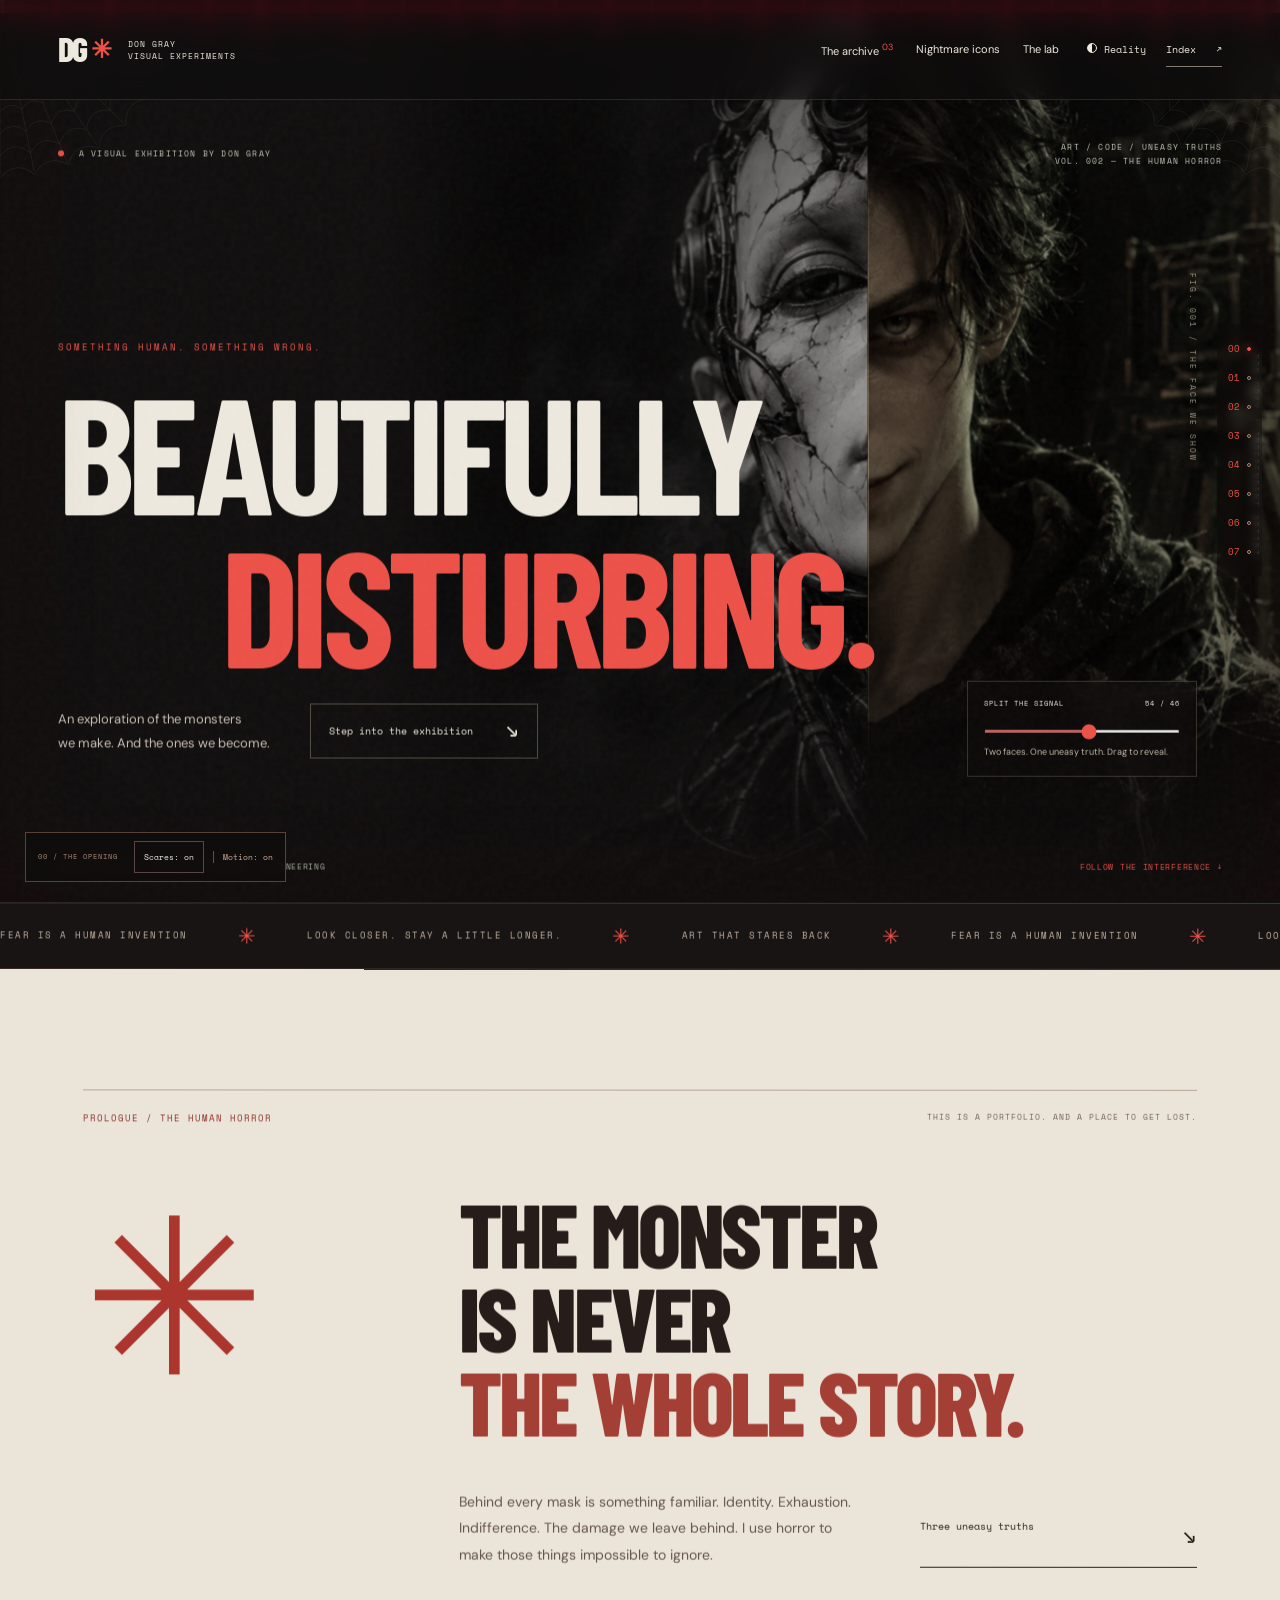
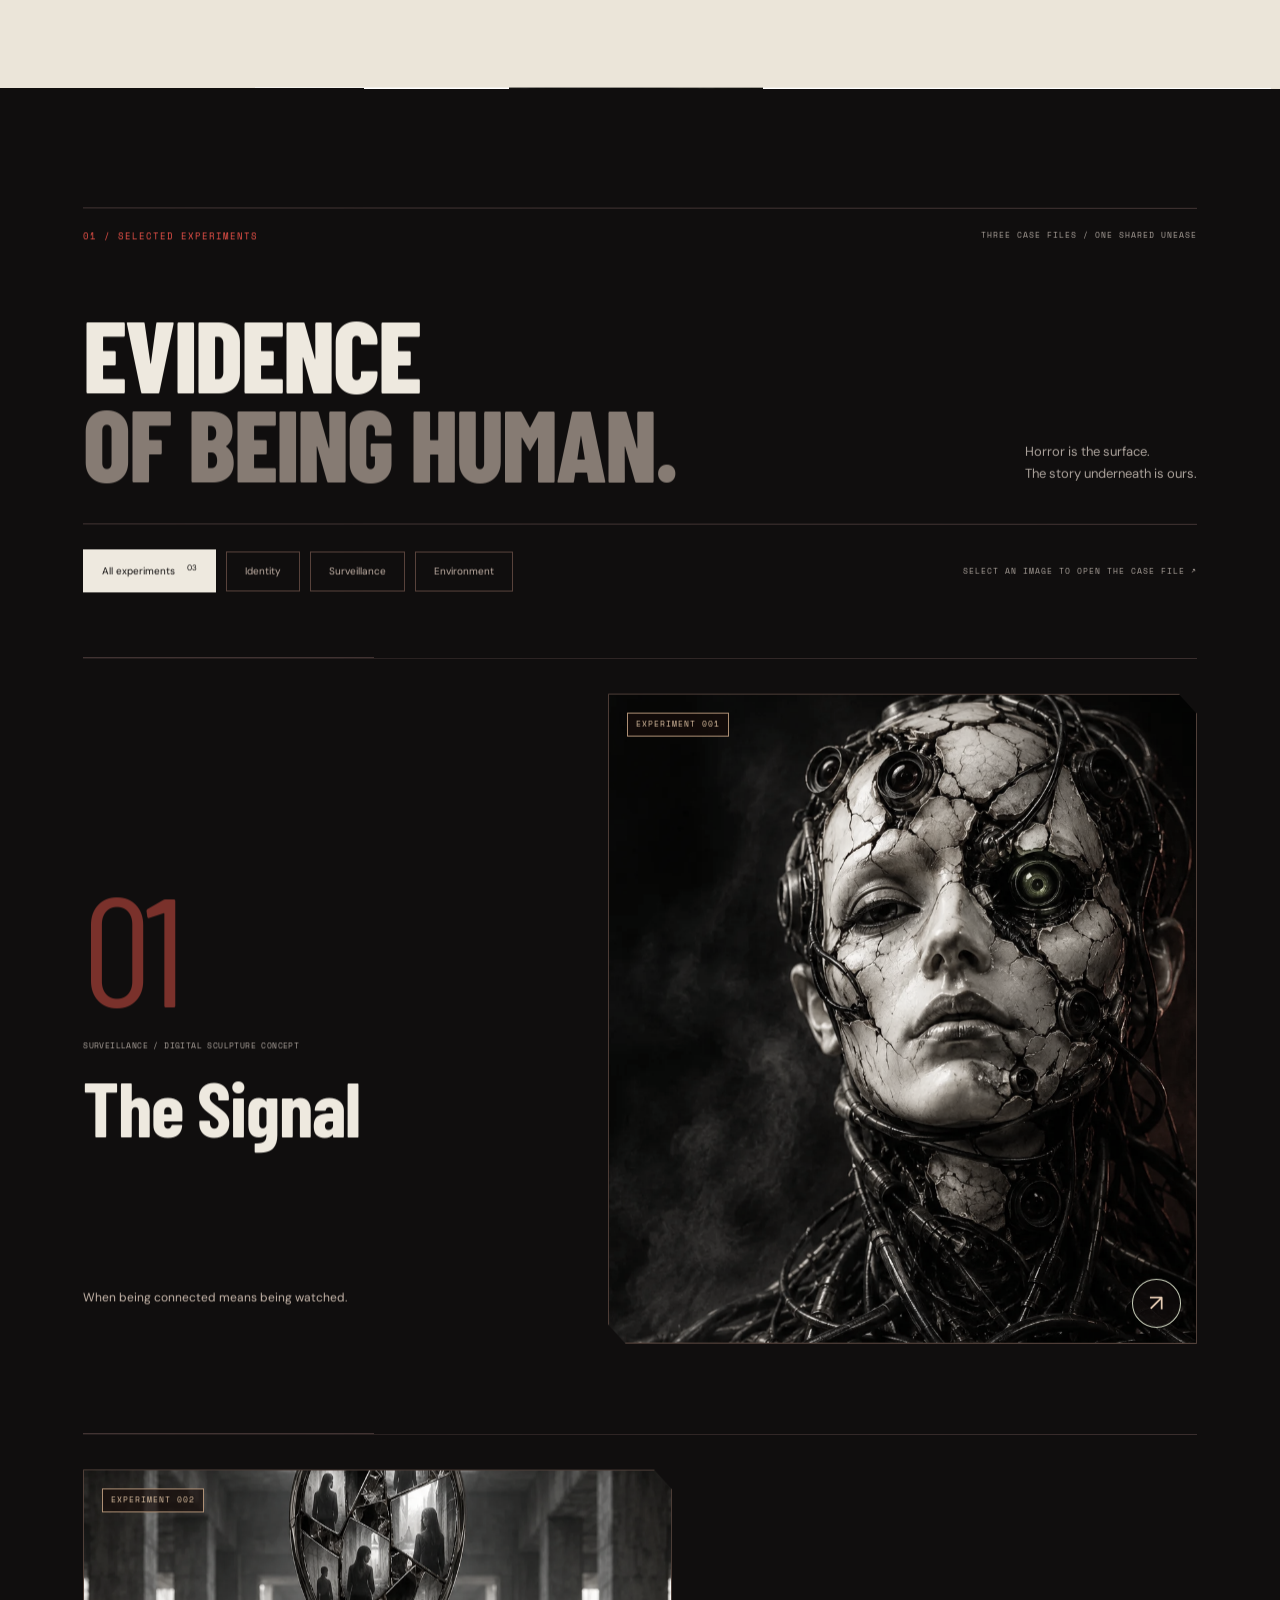
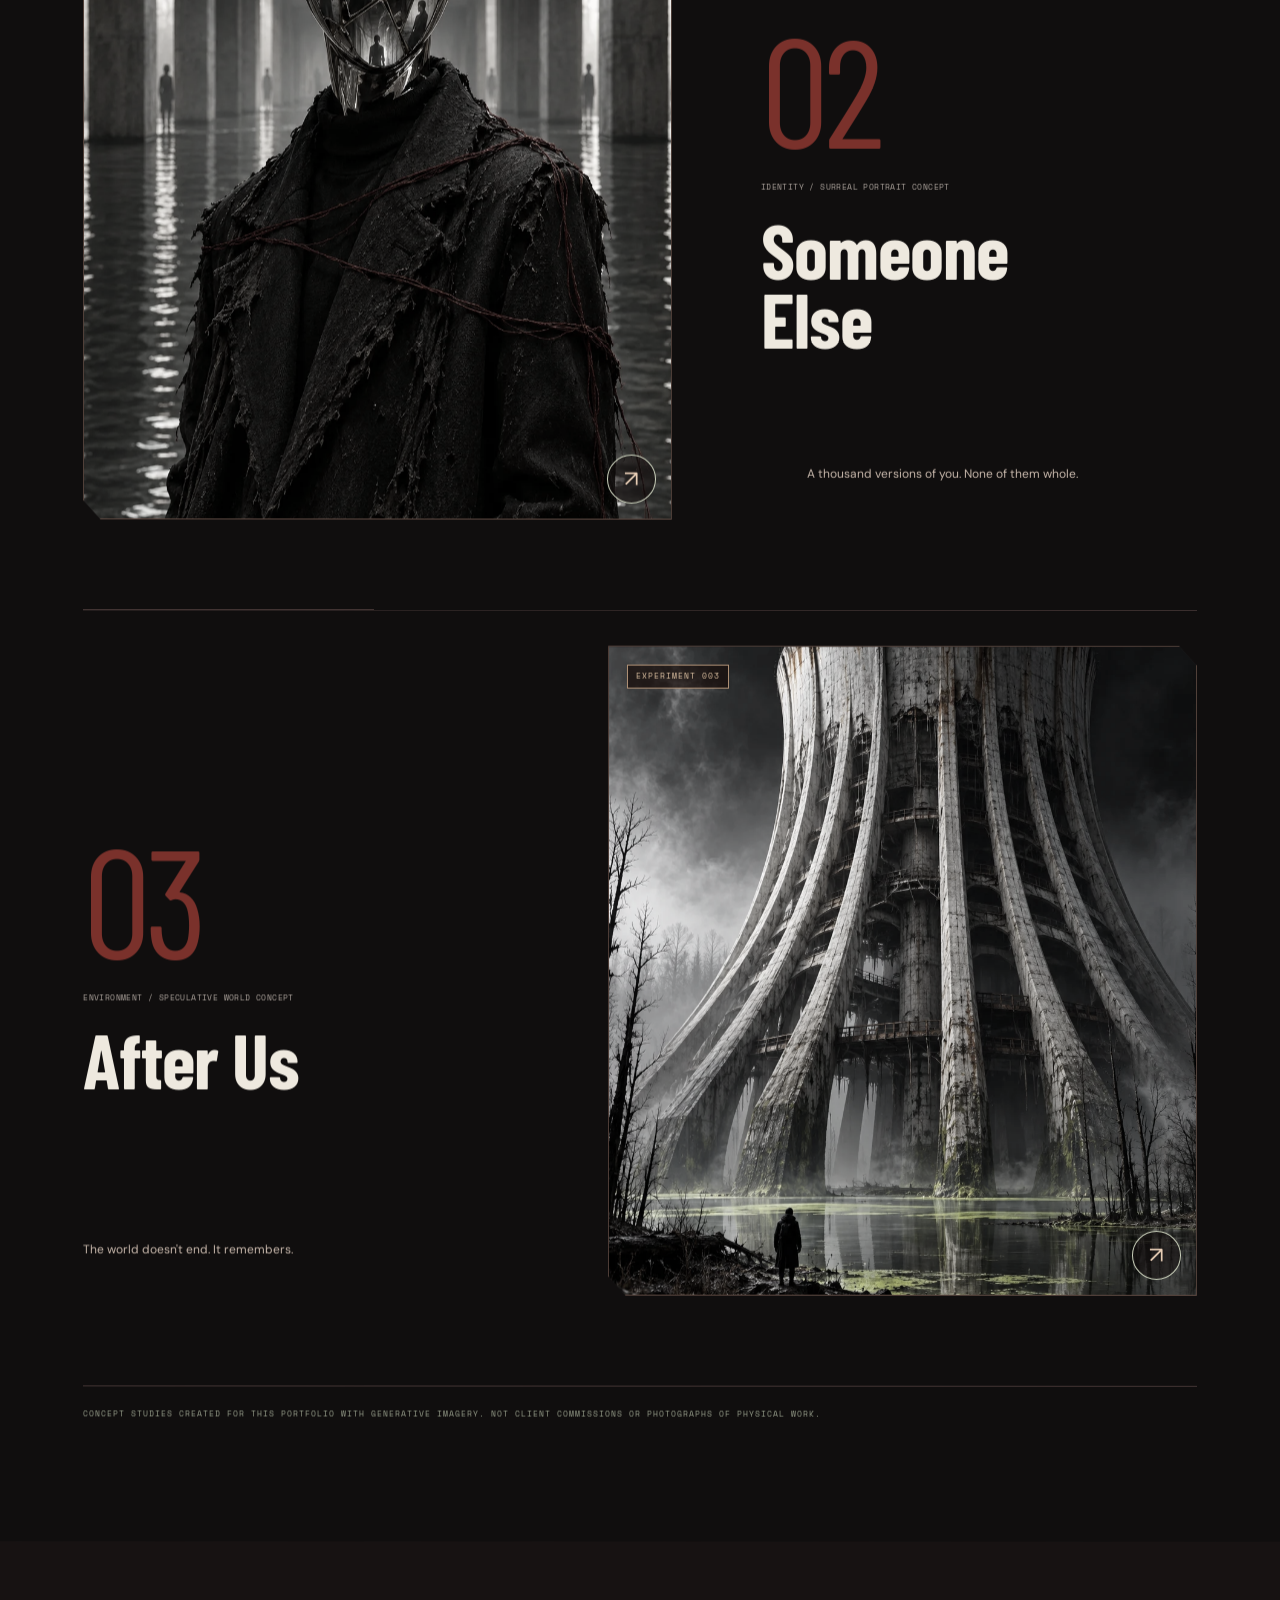
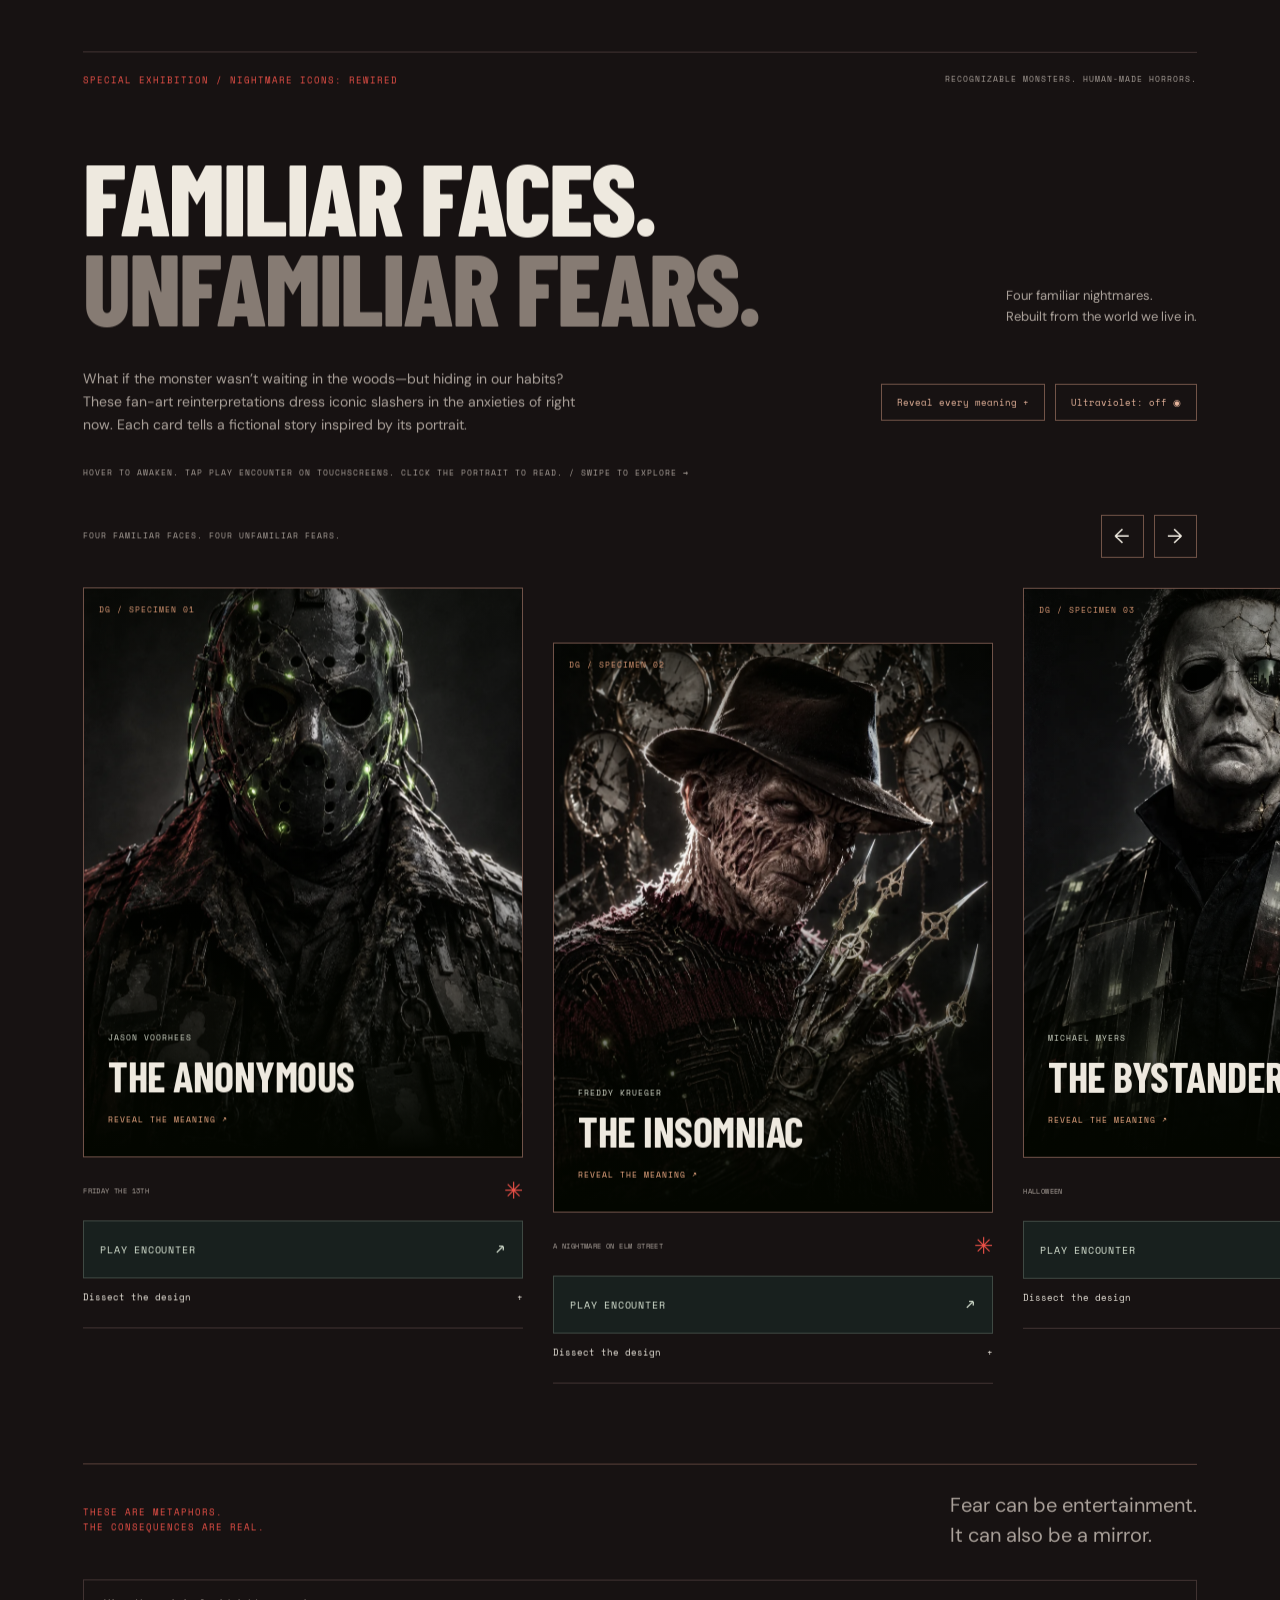
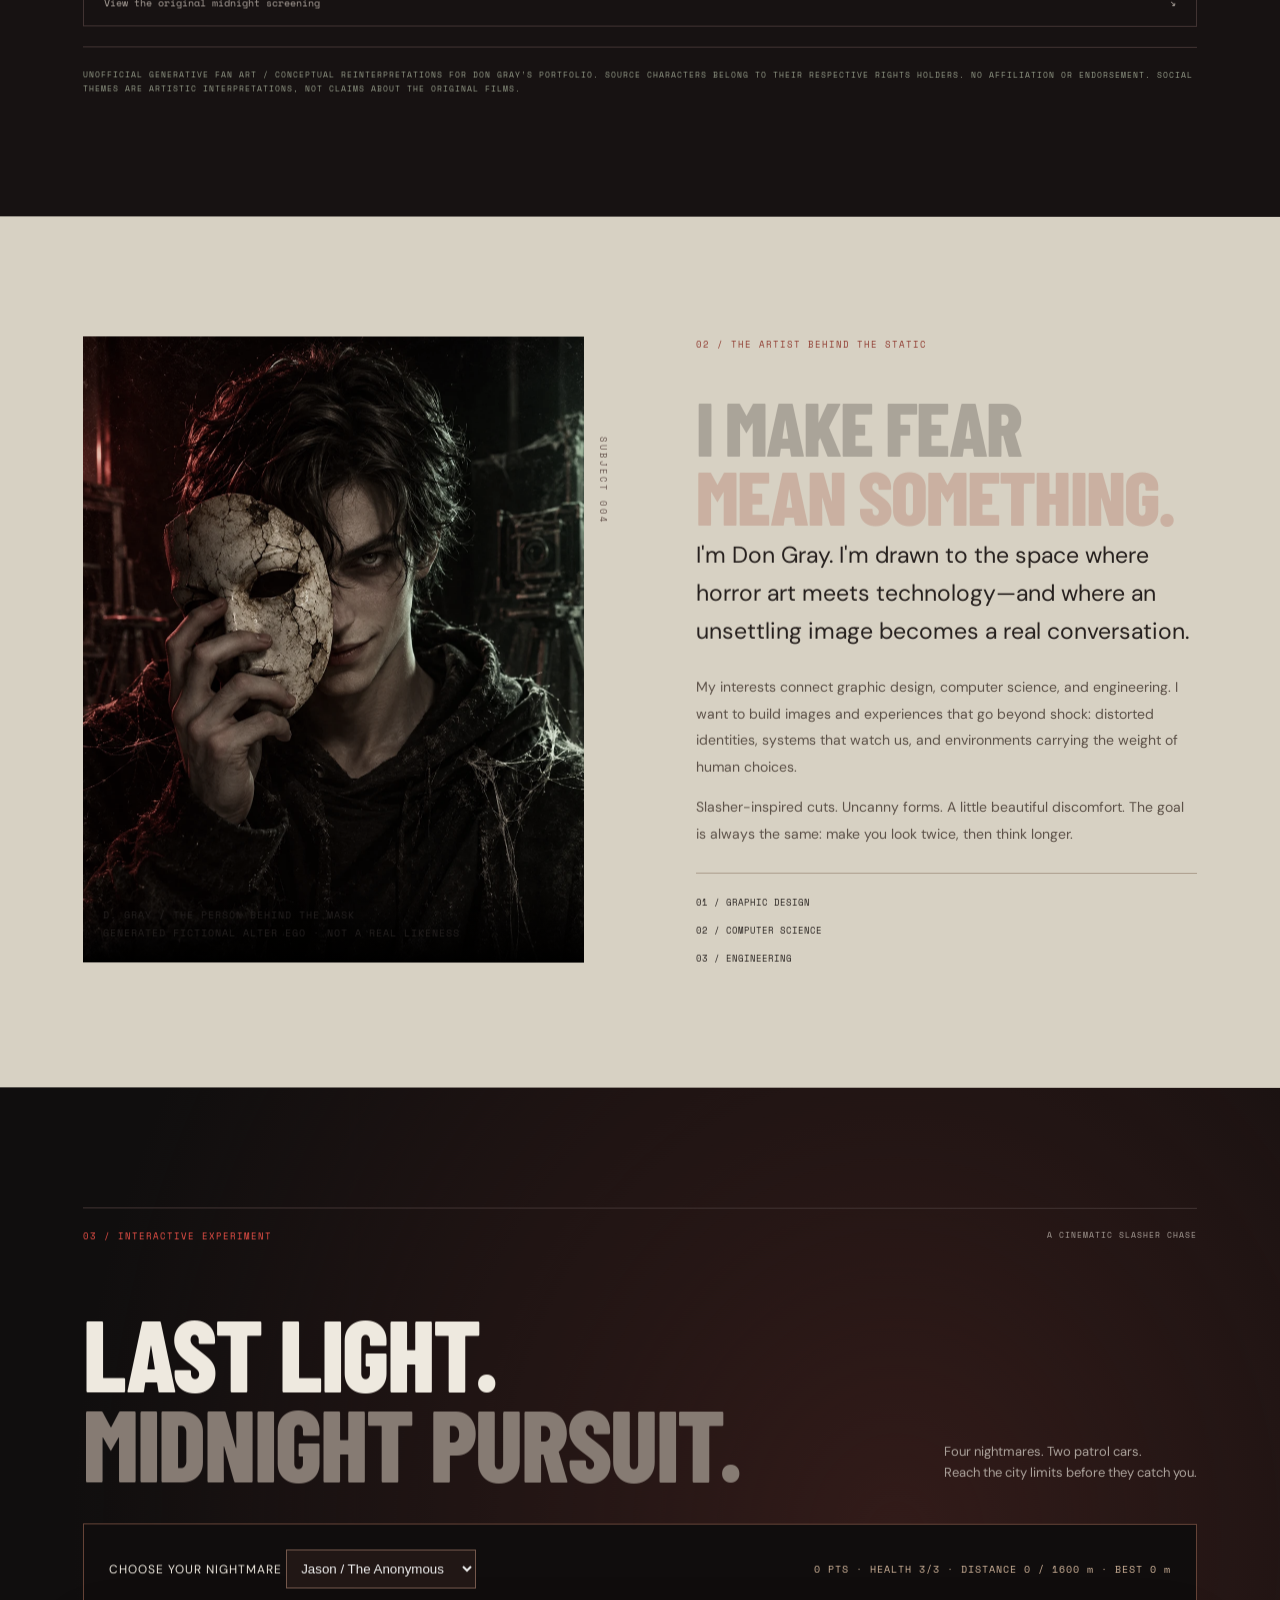
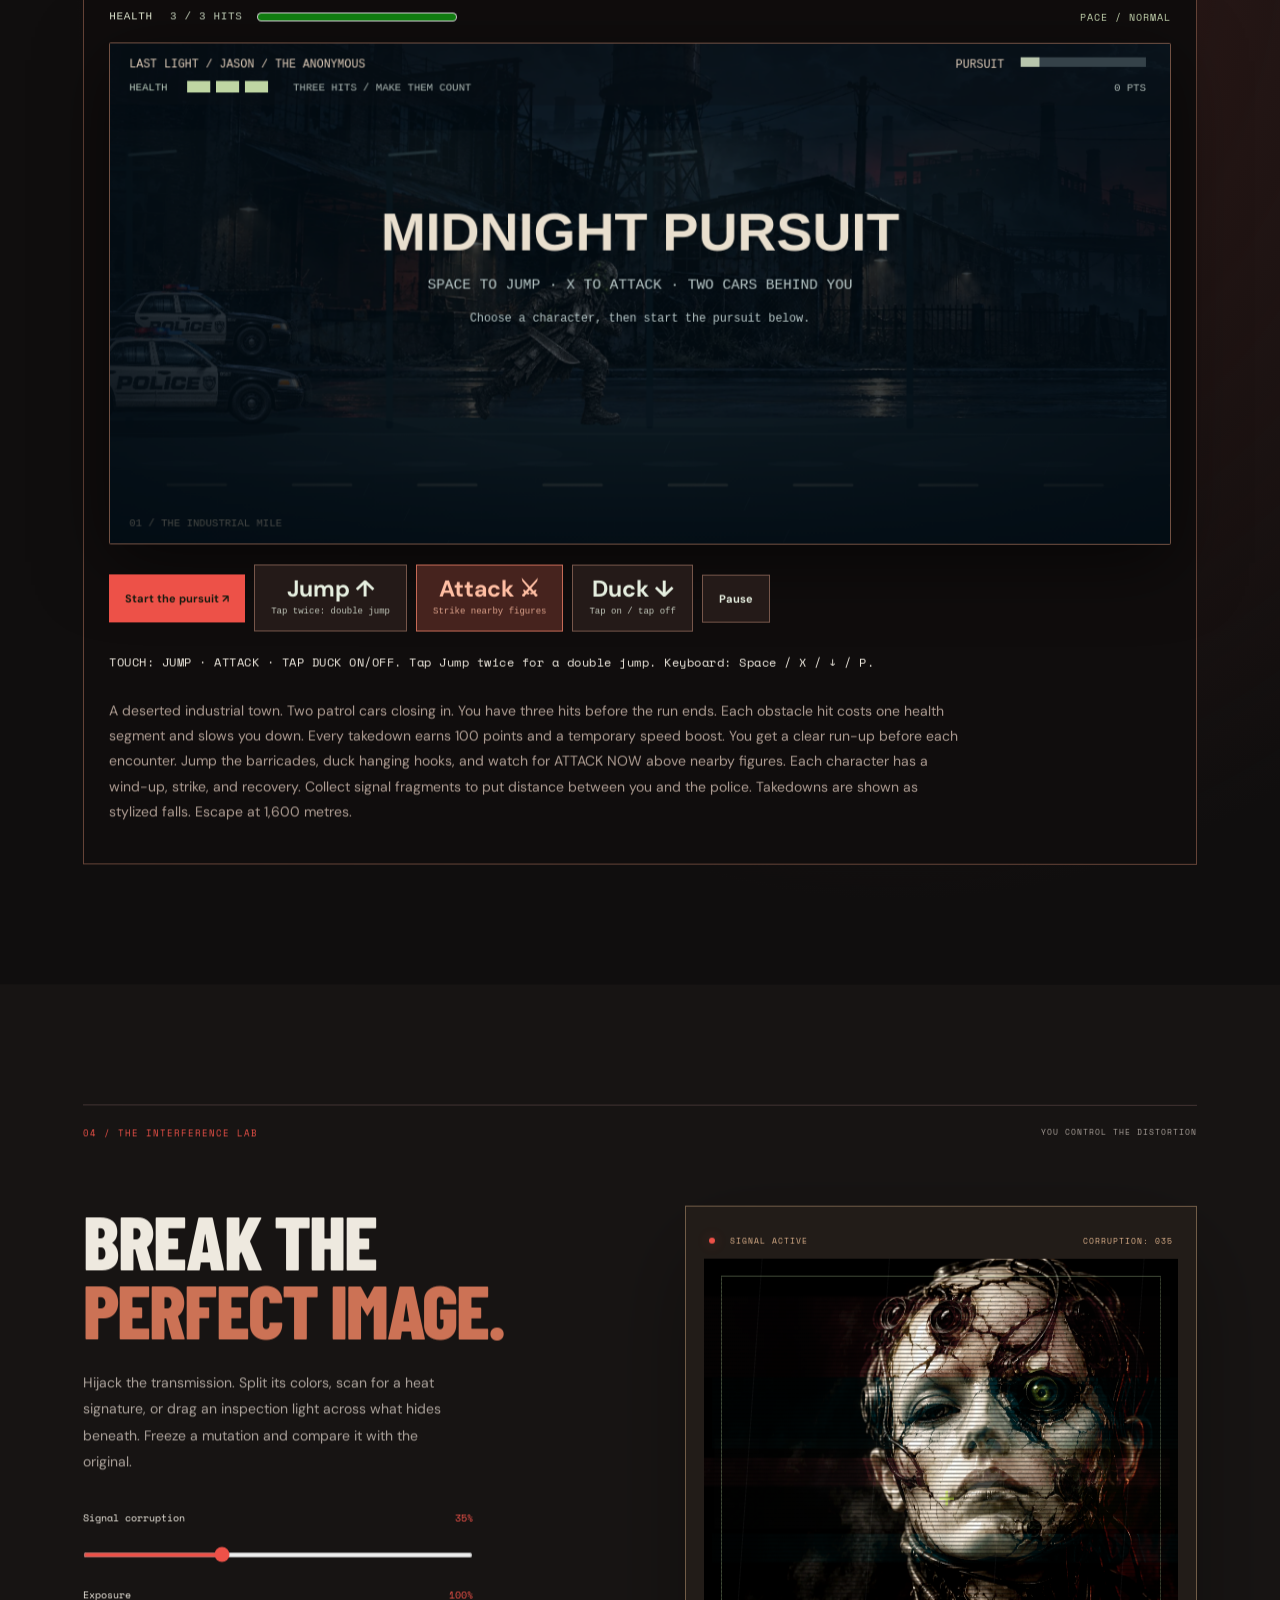
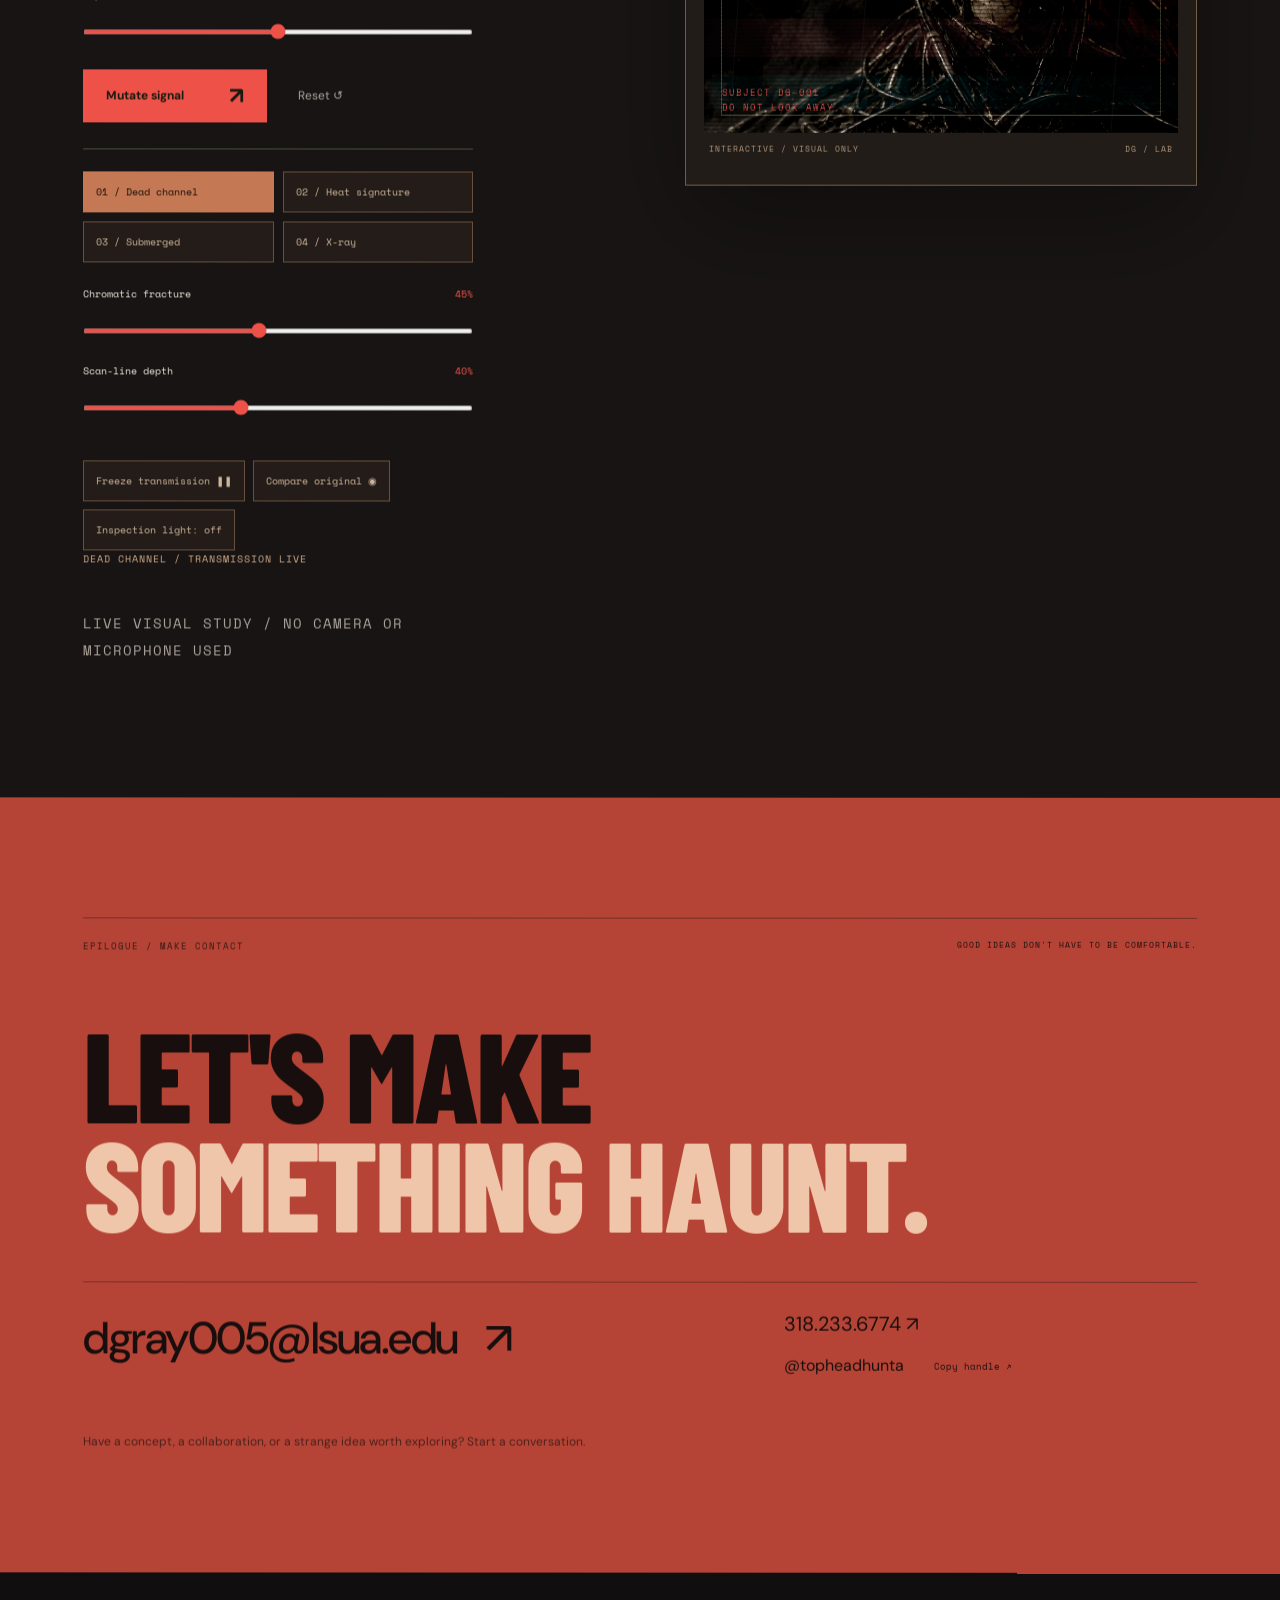
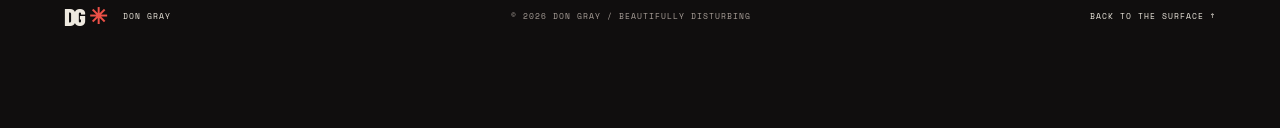
==== commit cfa2119f: "Save unpublished silent action scares and three-hit health checkpoint for later completion" ====
--- a/index.html
+++ b/index.html
@@ -4,9 +4,9 @@
 <meta charset="utf-8"><meta name="viewport" content="width=device-width,initial-scale=1">
 <meta name="description" content="Don Gray — horror art, digital experimentation, and uncomfortable truths. Explore a conceptual portfolio at the intersection of graphic design, computer science, and engineering.">
 <meta name="theme-color" content="#100e0e"><title>Don Gray — The Human Horror / Visual Exhibition</title>
-<link rel="icon" href="assets/icon.svg" type="image/svg+xml"><link rel="stylesheet" href="styles.css"><script src="script.js" defer></script><link rel="stylesheet" href="haunt.css"><script src="scare-scenes.js" defer></script><link rel="stylesheet" href="cinematic-scares.css"><script src="cinematic-scares.js" defer></script><script src="haunt.js" defer></script><link rel="stylesheet" href="pursuit.css"><script src="pursuit-atlas.js" defer></script><script src="pursuit.js" defer></script><link rel="stylesheet" href="lab-effects.css"><script src="lab-effects.js" defer></script><link rel="stylesheet" href="scroll-haunt.css"><script src="scroll-haunt.js" defer></script>
+<link rel="icon" href="assets/icon.svg" type="image/svg+xml"><link rel="stylesheet" href="styles.css"><script src="script.js" defer></script><link rel="stylesheet" href="haunt.css"><script src="scare-scenes.js" defer></script><link rel="stylesheet" href="cinematic-scares.css"><script src="cinematic-scares.js" defer></script><link rel="stylesheet" href="action-scares.css"><script src="action-atlas.js" defer></script><script src="action-timelines.js" defer></script><script src="action-scares.js" defer></script><script src="haunt.js" defer></script><link rel="stylesheet" href="pursuit.css"><script src="pursuit-atlas.js" defer></script><script src="pursuit.js" defer></script><link rel="stylesheet" href="lab-effects.css"><script src="lab-effects.js" defer></script><link rel="stylesheet" href="scroll-haunt.css"><script src="scroll-haunt.js" defer></script>
 <link rel="stylesheet" href="exhibition.css"><script src="exhibition.js" defer></script>
-</head>
+<link rel="preload" as="image" href="assets/action-jason.webp"><link rel="preload" as="image" href="assets/action-freddy.webp"><link rel="preload" as="image" href="assets/action-myers.webp"><link rel="preload" as="image" href="assets/action-creeper.webp"><link rel="preload" as="image" href="assets/action-environments.webp"></head>
 <body><div id="screen-haunt" aria-hidden="true"></div>
 <a class="skip" href="#main">Skip to content</a>
 <div class="exhibition-progress" aria-hidden="true"><i></i></div><header><a class="brand" href="#home" aria-label="Don Gray home">DG<span class="brand-cross">✳</span><small>DON GRAY<br>VISUAL EXPERIMENTS</small></a><nav aria-label="Main navigation"><a href="#work">The archive <span>03</span></a><a href="#icons">Nightmare icons</a><a href="#about">The artist</a><a href="#projects">Projects</a><a href="#lab">The lab</a><a class="nav-contact" href="#contact">Make contact ↗</a></nav><div class="exhibition-header-tools"><button id="perception-toggle" aria-pressed="false" title="Change the exhibition’s visual perception"><span class="perception-dot" aria-hidden="true"></span><span id="perception-label">Reality</span></button><button id="index-open" aria-haspopup="dialog">Index <span>↗</span></button></div><button class="menu" aria-expanded="false" aria-controls="mobile-nav">Menu +</button></header>
@@ -27,10 +27,10 @@
 <article class="art-card" data-category="identity"><button class="art-open" data-art="1" aria-label="Open Someone Else case file"><div class="art-image"><img src="assets/identity.webp" alt="A faceless figure with a fractured mirror face in a flooded concrete corridor" loading="lazy"><span class="image-tag mono">EXPERIMENT 002</span><span class="open-icon">↗</span><div class="hover-label">OPEN CASE FILE</div></div><div class="art-info"><div><p class="eyebrow">IDENTITY / SURREAL PORTRAIT CONCEPT</p><h3>Someone Else</h3></div><span class="art-no">02</span></div></button><p class="art-desc">A thousand versions of you. None of them whole.</p></article>
 <article class="art-card" data-category="environment"><button class="art-open" data-art="2" aria-label="Open After Us case file"><div class="art-image"><img src="assets/aftermath.webp" alt="A ribcage-like industrial ruin emerging from dark water beneath a foggy sky" loading="lazy"><span class="image-tag mono">EXPERIMENT 003</span><span class="open-icon">↗</span><div class="hover-label">OPEN CASE FILE</div></div><div class="art-info"><div><p class="eyebrow">ENVIRONMENT / SPECULATIVE WORLD CONCEPT</p><h3>After Us</h3></div><span class="art-no">03</span></div></button><p class="art-desc">The world doesn't end. It remembers.</p></article>
 </div><p class="collection-note mono">CONCEPT STUDIES CREATED FOR THIS PORTFOLIO WITH GENERATIVE IMAGERY. NOT CLIENT COMMISSIONS OR PHOTOGRAPHS OF PHYSICAL WORK.</p></section>
-<section class="icons section rewired" id="icons"><div class="section-top"><p class="eyebrow">SPECIAL EXHIBITION / NIGHTMARE ICONS: REWIRED</p><span class="mono muted">RECOGNIZABLE MONSTERS. HUMAN-MADE HORRORS.</span></div><div class="title-row"><h2>FAMILIAR FACES.<br><span>UNFAMILIAR FEARS.</span></h2><p>Four familiar nightmares.<br>Rebuilt from the world we live in.</p></div><div class="exhibit-intro"><p>What if the monster wasn’t waiting in the woods—but hiding in our habits? These fan-art reinterpretations dress iconic slashers in the anxieties of right now. Each card tells a fictional story inspired by its portrait.</p><div class="exhibit-tools"><button id="reveal-all" aria-pressed="false">Reveal every meaning +</button><button id="uv-toggle" aria-pressed="false">Ultraviolet: off ◉</button></div></div><p class="mono exhibit-instruction">HOVER TO AWAKEN. CLICK TO READ THE STORY. / SWIPE TO EXPLORE →</p><div class="filmstrip-tools"><span class="mono">FOUR FAMILIAR FACES. FOUR UNFAMILIAR FEARS.</span><div><button id="filmstrip-prev" aria-label="Previous character">←</button><button id="filmstrip-next" aria-label="Next character">→</button></div></div><div class="rewired-grid" id="character-filmstrip" tabindex="0" aria-label="Character exhibition. Scroll horizontally or use the arrow buttons."><article class="specimen"><button class="specimen-flip" data-specimen="01" aria-expanded="false" aria-controls="meaning-01" aria-label="Reveal the meaning of The Anonymous, a Jason Voorhees reinterpretation"><span class="specimen-rotator"><span class="specimen-front"><img src="assets/jason-rewired.webp" alt="The black hockey mask is split by green-lit cables. Blank silhouette badges hang like trophies across his coat. The image connects hidden identity to a question: who answers for the damage when everyone can wear another face?" loading="lazy"><span class="specimen-grain" aria-hidden="true"></span><span class="specimen-index mono">DG / SPECIMEN 01</span><span class="specimen-front-copy"><span class="mono">JASON VOORHEES</span><strong>THE ANONYMOUS</strong><span class="specimen-prompt mono">REVEAL THE MEANING ↗</span></span></span><span class="specimen-back" id="meaning-01" aria-hidden="true"><span class="mono specimen-theme">ANONYMITY / ACCOUNTABILITY</span><strong class="specimen-quote">A mask is easy.<br>Accountability isn’t.</strong><span class="specimen-meaning">Every badge on his coat belongs to someone who disappeared behind a screen. Green signals travel through his cracked mask, keeping their borrowed identities alive. He has collected so many faces that he no longer remembers his own. A nightmare about anonymity becoming a hiding place for harm.</span><span class="specimen-return mono">TURN BACK ↶</span></span></span></button><div class="specimen-label"><span class="mono">FRIDAY THE 13TH</span><span aria-hidden="true">✳</span></div><details class="design-notes"><summary>Dissect the design <span>+</span></summary><p>The black hockey mask is split by green-lit cables. Blank silhouette badges hang like trophies across his coat. The image connects hidden identity to a question: who answers for the damage when everyone can wear another face?</p></details></article><article class="specimen"><button class="specimen-flip" data-specimen="02" aria-expanded="false" aria-controls="meaning-02" aria-label="Reveal the meaning of The Insomniac, a Freddy Krueger reinterpretation"><span class="specimen-rotator"><span class="specimen-front"><img src="assets/freddy-rewired.webp" alt="Broken clock faces form a halo behind his fedora. Ornate clock hands replace the familiar blades; circuitry runs through the red-and-black knit. Time and connection become physical pressures, turning the portrait into an image of exhaustion." loading="lazy"><span class="specimen-grain" aria-hidden="true"></span><span class="specimen-index mono">DG / SPECIMEN 02</span><span class="specimen-front-copy"><span class="mono">FREDDY KRUEGER</span><strong>THE INSOMNIAC</strong><span class="specimen-prompt mono">REVEAL THE MEANING ↗</span></span></span><span class="specimen-back" id="meaning-02" aria-hidden="true"><span class="mono specimen-theme">BURNOUT / THE ATTENTION ECONOMY</span><strong class="specimen-quote">Even your dreams<br>have a deadline.</strong><span class="specimen-meaning">The clocks behind him shattered when the world stopped sleeping. Now their hands grow from his glove, counting the minutes people trade for one more task, one more scroll. His sweater has become a circuit: always connected, never at rest. A nightmare built from burnout.</span><span class="specimen-return mono">TURN BACK ↶</span></span></span></button><div class="specimen-label"><span class="mono">A NIGHTMARE ON ELM STREET</span><span aria-hidden="true">✳</span></div><details class="design-notes"><summary>Dissect the design <span>+</span></summary><p>Broken clock faces form a halo behind his fedora. Ornate clock hands replace the familiar blades; circuitry runs through the red-and-black knit. Time and connection become physical pressures, turning the portrait into an image of exhaustion.</p></details></article><article class="specimen"><button class="specimen-flip" data-specimen="03" aria-expanded="false" aria-controls="meaning-03" aria-label="Reveal the meaning of The Bystander, a Michael Myers reinterpretation"><span class="specimen-rotator"><span class="specimen-front"><img src="assets/myers-rewired.webp" alt="A city glints inside one eye of the cracked white mask. Reflective panes overlap across the coveralls like armor, showing buildings but no human connection. The contrast between all that reflected life and the unreadable face gives the story its emotional distance." loading="lazy"><span class="specimen-grain" aria-hidden="true"></span><span class="specimen-index mono">DG / SPECIMEN 03</span><span class="specimen-front-copy"><span class="mono">MICHAEL MYERS</span><strong>THE BYSTANDER</strong><span class="specimen-prompt mono">REVEAL THE MEANING ↗</span></span></span><span class="specimen-back" id="meaning-03" aria-hidden="true"><span class="mono specimen-theme">DESENSITIZATION / COLLECTIVE EMPATHY</span><strong class="specimen-quote">We saw everything.<br>We felt nothing.</strong><span class="specimen-meaning">He wears a city made of reflections. Every pane on his shoulders holds another window, another life witnessed from a distance. One eye mirrors the skyline; the other stays empty. He sees everything and carries it without expression. A nightmare about witnessing so much that we stop responding.</span><span class="specimen-return mono">TURN BACK ↶</span></span></span></button><div class="specimen-label"><span class="mono">HALLOWEEN</span><span aria-hidden="true">✳</span></div><details class="design-notes"><summary>Dissect the design <span>+</span></summary><p>A city glints inside one eye of the cracked white mask. Reflective panes overlap across the coveralls like armor, showing buildings but no human connection. The contrast between all that reflected life and the unreadable face gives the story its emotional distance.</p></details></article><article class="specimen"><button class="specimen-flip" data-specimen="04" aria-expanded="false" aria-controls="meaning-04" aria-label="Reveal the meaning of The Consumer, a The Creeper reinterpretation"><span class="specimen-rotator"><span class="specimen-front"><img src="assets/creeper-rewired.webp" alt="The wide-brimmed hat and heavy coat are patched with rusted panels, pale torn strips, and dark fragments. Green vines cross their surface; smoke fills the background. Decay and new growth coexist, making the environmental theme visible in the costume itself." loading="lazy"><span class="specimen-grain" aria-hidden="true"></span><span class="specimen-index mono">DG / SPECIMEN 04</span><span class="specimen-front-copy"><span class="mono">THE CREEPER</span><strong>THE CONSUMER</strong><span class="specimen-prompt mono">REVEAL THE MEANING ↗</span></span></span><span class="specimen-back" id="meaning-04" aria-hidden="true"><span class="mono specimen-theme">EXPLOITATION / ENVIRONMENTAL COST</span><strong class="specimen-quote">Nothing is enough.<br>Everything is fuel.</strong><span class="specimen-meaning">He builds his coat from whatever the city throws away: corroded plates, torn strips, broken fragments. With every discarded thing, he grows harder to recognize beneath it. Vines push through the seams while smoke rises behind him. A nightmare about consumption leaving a body the planet must carry.</span><span class="specimen-return mono">TURN BACK ↶</span></span></span></button><div class="specimen-label"><span class="mono">JEEPERS CREEPERS</span><span aria-hidden="true">✳</span></div><details class="design-notes"><summary>Dissect the design <span>+</span></summary><p>The wide-brimmed hat and heavy coat are patched with rusted panels, pale torn strips, and dark fragments. Green vines cross their surface; smoke fills the background. Decay and new growth coexist, making the environmental theme visible in the costume itself.</p></details></article></div><div class="exhibit-end"><span class="mono">THESE ARE METAPHORS.<br>THE CONSEQUENCES ARE REAL.</span><p>Fear can be entertainment.<br>It can also be a mirror.</p></div><details class="original-study"><summary>View the original midnight screening <span>↘</span></summary><img src="assets/nightmare-icons.webp" alt="Original generative ensemble fan art of Jason, Freddy, Michael Myers, and the Creeper in an abandoned theater" loading="lazy"></details><p class="collection-note mono">UNOFFICIAL GENERATIVE FAN ART / CONCEPTUAL REINTERPRETATIONS FOR DON GRAY’S PORTFOLIO. SOURCE CHARACTERS BELONG TO THEIR RESPECTIVE RIGHTS HOLDERS. NO AFFILIATION OR ENDORSEMENT. SOCIAL THEMES ARE ARTISTIC INTERPRETATIONS, NOT CLAIMS ABOUT THE ORIGINAL FILMS.</p></section>
+<section class="icons section rewired" id="icons"><div class="section-top"><p class="eyebrow">SPECIAL EXHIBITION / NIGHTMARE ICONS: REWIRED</p><span class="mono muted">RECOGNIZABLE MONSTERS. HUMAN-MADE HORRORS.</span></div><div class="title-row"><h2>FAMILIAR FACES.<br><span>UNFAMILIAR FEARS.</span></h2><p>Four familiar nightmares.<br>Rebuilt from the world we live in.</p></div><div class="exhibit-intro"><p>What if the monster wasn’t waiting in the woods—but hiding in our habits? These fan-art reinterpretations dress iconic slashers in the anxieties of right now. Each card tells a fictional story inspired by its portrait.</p><div class="exhibit-tools"><button id="reveal-all" aria-pressed="false">Reveal every meaning +</button><button id="uv-toggle" aria-pressed="false">Ultraviolet: off ◉</button></div></div><p class="mono exhibit-instruction">HOVER TO AWAKEN. TAP PLAY ENCOUNTER ON TOUCHSCREENS. CLICK THE PORTRAIT TO READ. / SWIPE TO EXPLORE →</p><div class="filmstrip-tools"><span class="mono">FOUR FAMILIAR FACES. FOUR UNFAMILIAR FEARS.</span><div><button id="filmstrip-prev" aria-label="Previous character">←</button><button id="filmstrip-next" aria-label="Next character">→</button></div></div><div class="rewired-grid" id="character-filmstrip" tabindex="0" aria-label="Character exhibition. Scroll horizontally or use the arrow buttons."><article class="specimen"><button class="specimen-flip" data-specimen="01" aria-expanded="false" aria-controls="meaning-01" aria-label="Reveal the meaning of The Anonymous, a Jason Voorhees reinterpretation"><span class="specimen-rotator"><span class="specimen-front"><img src="assets/jason-rewired.webp" alt="The black hockey mask is split by green-lit cables. Blank silhouette badges hang like trophies across his coat. The image connects hidden identity to a question: who answers for the damage when everyone can wear another face?" loading="lazy"><span class="specimen-grain" aria-hidden="true"></span><span class="specimen-index mono">DG / SPECIMEN 01</span><span class="specimen-front-copy"><span class="mono">JASON VOORHEES</span><strong>THE ANONYMOUS</strong><span class="specimen-prompt mono">REVEAL THE MEANING ↗</span></span></span><span class="specimen-back" id="meaning-01" aria-hidden="true"><span class="mono specimen-theme">ANONYMITY / ACCOUNTABILITY</span><strong class="specimen-quote">A mask is easy.<br>Accountability isn’t.</strong><span class="specimen-meaning">Every badge on his coat belongs to someone who disappeared behind a screen. Green signals travel through his cracked mask, keeping their borrowed identities alive. He has collected so many faces that he no longer remembers his own. A nightmare about anonymity becoming a hiding place for harm.</span><span class="specimen-return mono">TURN BACK ↶</span></span></span></button><div class="specimen-label"><span class="mono">FRIDAY THE 13TH</span><span aria-hidden="true">✳</span></div><details class="design-notes"><summary>Dissect the design <span>+</span></summary><p>The black hockey mask is split by green-lit cables. Blank silhouette badges hang like trophies across his coat. The image connects hidden identity to a question: who answers for the damage when everyone can wear another face?</p></details></article><article class="specimen"><button class="specimen-flip" data-specimen="02" aria-expanded="false" aria-controls="meaning-02" aria-label="Reveal the meaning of The Insomniac, a Freddy Krueger reinterpretation"><span class="specimen-rotator"><span class="specimen-front"><img src="assets/freddy-rewired.webp" alt="Broken clock faces form a halo behind his fedora. Ornate clock hands replace the familiar blades; circuitry runs through the red-and-black knit. Time and connection become physical pressures, turning the portrait into an image of exhaustion." loading="lazy"><span class="specimen-grain" aria-hidden="true"></span><span class="specimen-index mono">DG / SPECIMEN 02</span><span class="specimen-front-copy"><span class="mono">FREDDY KRUEGER</span><strong>THE INSOMNIAC</strong><span class="specimen-prompt mono">REVEAL THE MEANING ↗</span></span></span><span class="specimen-back" id="meaning-02" aria-hidden="true"><span class="mono specimen-theme">BURNOUT / THE ATTENTION ECONOMY</span><strong class="specimen-quote">Even your dreams<br>have a deadline.</strong><span class="specimen-meaning">The clocks behind him shattered when the world stopped sleeping. Now their hands grow from his glove, counting the minutes people trade for one more task, one more scroll. His sweater has become a circuit: always connected, never at rest. A nightmare built from burnout.</span><span class="specimen-return mono">TURN BACK ↶</span></span></span></button><div class="specimen-label"><span class="mono">A NIGHTMARE ON ELM STREET</span><span aria-hidden="true">✳</span></div><details class="design-notes"><summary>Dissect the design <span>+</span></summary><p>Broken clock faces form a halo behind his fedora. Ornate clock hands replace the familiar blades; circuitry runs through the red-and-black knit. Time and connection become physical pressures, turning the portrait into an image of exhaustion.</p></details></article><article class="specimen"><button class="specimen-flip" data-specimen="03" aria-expanded="false" aria-controls="meaning-03" aria-label="Reveal the meaning of The Bystander, a Michael Myers reinterpretation"><span class="specimen-rotator"><span class="specimen-front"><img src="assets/myers-rewired.webp" alt="A city glints inside one eye of the cracked white mask. Reflective panes overlap across the coveralls like armor, showing buildings but no human connection. The contrast between all that reflected life and the unreadable face gives the story its emotional distance." loading="lazy"><span class="specimen-grain" aria-hidden="true"></span><span class="specimen-index mono">DG / SPECIMEN 03</span><span class="specimen-front-copy"><span class="mono">MICHAEL MYERS</span><strong>THE BYSTANDER</strong><span class="specimen-prompt mono">REVEAL THE MEANING ↗</span></span></span><span class="specimen-back" id="meaning-03" aria-hidden="true"><span class="mono specimen-theme">DESENSITIZATION / COLLECTIVE EMPATHY</span><strong class="specimen-quote">We saw everything.<br>We felt nothing.</strong><span class="specimen-meaning">He wears a city made of reflections. Every pane on his shoulders holds another window, another life witnessed from a distance. One eye mirrors the skyline; the other stays empty. He sees everything and carries it without expression. A nightmare about witnessing so much that we stop responding.</span><span class="specimen-return mono">TURN BACK ↶</span></span></span></button><div class="specimen-label"><span class="mono">HALLOWEEN</span><span aria-hidden="true">✳</span></div><details class="design-notes"><summary>Dissect the design <span>+</span></summary><p>A city glints inside one eye of the cracked white mask. Reflective panes overlap across the coveralls like armor, showing buildings but no human connection. The contrast between all that reflected life and the unreadable face gives the story its emotional distance.</p></details></article><article class="specimen"><button class="specimen-flip" data-specimen="04" aria-expanded="false" aria-controls="meaning-04" aria-label="Reveal the meaning of The Consumer, a The Creeper reinterpretation"><span class="specimen-rotator"><span class="specimen-front"><img src="assets/creeper-rewired.webp" alt="The wide-brimmed hat and heavy coat are patched with rusted panels, pale torn strips, and dark fragments. Green vines cross their surface; smoke fills the background. Decay and new growth coexist, making the environmental theme visible in the costume itself." loading="lazy"><span class="specimen-grain" aria-hidden="true"></span><span class="specimen-index mono">DG / SPECIMEN 04</span><span class="specimen-front-copy"><span class="mono">THE CREEPER</span><strong>THE CONSUMER</strong><span class="specimen-prompt mono">REVEAL THE MEANING ↗</span></span></span><span class="specimen-back" id="meaning-04" aria-hidden="true"><span class="mono specimen-theme">EXPLOITATION / ENVIRONMENTAL COST</span><strong class="specimen-quote">Nothing is enough.<br>Everything is fuel.</strong><span class="specimen-meaning">He builds his coat from whatever the city throws away: corroded plates, torn strips, broken fragments. With every discarded thing, he grows harder to recognize beneath it. Vines push through the seams while smoke rises behind him. A nightmare about consumption leaving a body the planet must carry.</span><span class="specimen-return mono">TURN BACK ↶</span></span></span></button><div class="specimen-label"><span class="mono">JEEPERS CREEPERS</span><span aria-hidden="true">✳</span></div><details class="design-notes"><summary>Dissect the design <span>+</span></summary><p>The wide-brimmed hat and heavy coat are patched with rusted panels, pale torn strips, and dark fragments. Green vines cross their surface; smoke fills the background. Decay and new growth coexist, making the environmental theme visible in the costume itself.</p></details></article></div><div class="exhibit-end"><span class="mono">THESE ARE METAPHORS.<br>THE CONSEQUENCES ARE REAL.</span><p>Fear can be entertainment.<br>It can also be a mirror.</p></div><details class="original-study"><summary>View the original midnight screening <span>↘</span></summary><img src="assets/nightmare-icons.webp" alt="Original generative ensemble fan art of Jason, Freddy, Michael Myers, and the Creeper in an abandoned theater" loading="lazy"></details><p class="collection-note mono">UNOFFICIAL GENERATIVE FAN ART / CONCEPTUAL REINTERPRETATIONS FOR DON GRAY’S PORTFOLIO. SOURCE CHARACTERS BELONG TO THEIR RESPECTIVE RIGHTS HOLDERS. NO AFFILIATION OR ENDORSEMENT. SOCIAL THEMES ARE ARTISTIC INTERPRETATIONS, NOT CLAIMS ABOUT THE ORIGINAL FILMS.</p></section>
 <section class="about section" id="about"><figure class="artist-portrait" tabindex="0" role="button" aria-label="Awaken the fictional artist portrait"><img src="assets/artist-alter-ego.webp" alt="Fictional horror alter ego of Don Gray, half hidden behind a cracked ivory mask"><figcaption class="mono">D. GRAY / THE PERSON BEHIND THE MASK<br>GENERATED FICTIONAL ALTER EGO · NOT A REAL LIKENESS</figcaption></figure><div class="about-copy"><p class="eyebrow">02 / THE ARTIST BEHIND THE STATIC</p><h2>I MAKE FEAR<br><em>MEAN SOMETHING.</em></h2><p class="large-copy">I'm Don Gray. I'm drawn to the space where horror art meets technology—and where an unsettling image becomes a real conversation.</p><p>My interests connect graphic design, computer science, and engineering. I want to build images and experiences that go beyond shock: distorted identities, systems that watch us, and environments carrying the weight of human choices.</p><p>Slasher-inspired cuts. Uncanny forms. A little beautiful discomfort. The goal is always the same: make you look twice, then think longer.</p><div class="discipline"><span>01 / GRAPHIC DESIGN</span><span>02 / COMPUTER SCIENCE</span><span>03 / ENGINEERING</span></div></div></section>
-<section class="section" id="projects"><div class="section-top"><p class="eyebrow">03 / INTERACTIVE EXPERIMENT</p><span class="mono muted">A CINEMATIC SLASHER CHASE</span></div><div class="title-row"><h2>LAST LIGHT.<br><span>MIDNIGHT PURSUIT.</span></h2><p>Four nightmares. Two patrol cars.<br>Reach the city limits before they catch you.</p></div><div class="game-shell"><div class="game-toolbar"><label>Choose your nightmare <select id="runner-character"><option value="0">Jason / The Anonymous</option><option value="1">Freddy / The Insomniac</option><option value="2">Myers / The Bystander</option><option value="3">Creeper / The Consumer</option></select></label><span class="mono" id="runner-score" role="status">DISTANCE 0 / 1600 m · TAKEDOWNS 0</span></div><canvas id="runner" width="1100" height="520" tabindex="0" aria-label="Last Light Midnight Pursuit. Space or up arrow jumps and double jumps. X or J attacks nearby adult figures. Down ducks, P pauses. Two police cars pursue you. Reach 1600 metres to escape."></canvas><div class="game-actions"><button class="button acid" id="runner-start">Start the pursuit ↗</button><button class="button" id="runner-jump"><span>Jump ↑</span><small>Tap twice: double jump</small></button><button class="button" id="runner-attack"><span>Attack ⚔</span><small>Strike nearby figures</small></button><button class="button" id="runner-duck" aria-pressed="false"><span>Duck ↓</span><small>Tap on / tap off</small></button><button class="button" id="runner-pause">Pause</button></div><p class="mono" id="runner-message" role="status">TOUCH: JUMP · ATTACK · TAP DUCK ON/OFF. Tap Jump twice for a double jump. Keyboard: Space / X / ↓ / P.</p><p class="game-note">A deserted industrial town. Two patrol cars closing in. You get a clear run-up before each encounter. Jump the barricades, duck hanging hooks, and watch for ATTACK NOW above nearby figures. Each character has a wind-up, strike, and recovery. Collect signal fragments to put distance between you and the police. Takedowns are shown as stylized falls. Escape at 1,600 metres.</p></div></section><section class="lab section" id="lab"><div class="section-top"><p class="eyebrow">04 / THE INTERFERENCE LAB</p><span class="mono muted">YOU CONTROL THE DISTORTION</span></div><div class="lab-grid"><div><h2>BREAK THE<br><em>PERFECT IMAGE.</em></h2><p>Hijack the transmission. Split its colors, scan for a heat signature, or drag an inspection light across what hides beneath. Freeze a mutation and compare it with the original.</p><div class="controls"><label for="distortion">Signal corruption <output id="distortion-value">35%</output></label><input id="distortion" type="range" min="0" max="100" value="35"><label for="exposure">Exposure <output id="exposure-value">100%</output></label><input id="exposure" type="range" min="50" max="150" value="100"><div class="lab-actions"><button class="button acid" id="randomize">Mutate signal <span>↗</span></button><button class="reset" id="reset">Reset ↺</button></div></div><p class="mono lab-note">LIVE VISUAL STUDY / NO CAMERA OR MICROPHONE USED</p></div><div class="lab-monitor"><div class="monitor-top mono"><span><i class="dot"></i> SIGNAL ACTIVE</span><span id="signal-readout">CORRUPTION: 035</span></div><div class="signal-stage" id="signal-stage"><img src="assets/signal.webp" alt="Interactive version of The Signal with adjustable distortion and exposure"><div class="signal-slice" aria-hidden="true"></div><div class="scanlines" aria-hidden="true"></div><div class="crosshair" aria-hidden="true">+</div><span class="monitor-label mono">SUBJECT DG—001<br>DO NOT LOOK AWAY.</span></div><div class="monitor-bottom mono"><span>INTERACTIVE / VISUAL ONLY</span><span>DG / LAB</span></div></div></div></section>
+<section class="section" id="projects"><div class="section-top"><p class="eyebrow">03 / INTERACTIVE EXPERIMENT</p><span class="mono muted">A CINEMATIC SLASHER CHASE</span></div><div class="title-row"><h2>LAST LIGHT.<br><span>MIDNIGHT PURSUIT.</span></h2><p>Four nightmares. Two patrol cars.<br>Reach the city limits before they catch you.</p></div><div class="game-shell"><div class="game-toolbar"><label>Choose your nightmare <select id="runner-character"><option value="0">Jason / The Anonymous</option><option value="1">Freddy / The Insomniac</option><option value="2">Myers / The Bystander</option><option value="3">Creeper / The Consumer</option></select></label><span class="mono" id="runner-score" role="status">DISTANCE 0 / 1600 m · TAKEDOWNS 0</span></div><div class="game-vitals"><label for="runner-health">HEALTH <span id="runner-health-text">3 / 3 HITS</span></label><meter id="runner-health" min="0" max="3" value="3" low="1" high="2" optimum="3" aria-valuetext="3 hits remaining">3 of 3</meter><span class="mono" id="runner-speed">PACE / NORMAL</span></div><canvas id="runner" width="1100" height="520" tabindex="0" aria-label="Last Light Midnight Pursuit. Space or up arrow jumps and double jumps. X or J attacks nearby adult figures. Down ducks, P pauses. Two police cars pursue you. Reach 1600 metres to escape."></canvas><div class="game-actions"><button class="button acid" id="runner-start">Start the pursuit ↗</button><button class="button" id="runner-jump"><span>Jump ↑</span><small>Tap twice: double jump</small></button><button class="button" id="runner-attack"><span>Attack ⚔</span><small>Strike nearby figures</small></button><button class="button" id="runner-duck" aria-pressed="false"><span>Duck ↓</span><small>Tap on / tap off</small></button><button class="button" id="runner-pause">Pause</button></div><p class="mono" id="runner-message" role="status">TOUCH: JUMP · ATTACK · TAP DUCK ON/OFF. Tap Jump twice for a double jump. Keyboard: Space / X / ↓ / P.</p><p class="game-note">A deserted industrial town. Two patrol cars closing in. You have three hits before the run ends. Each obstacle hit costs one health segment and slows you down. Every takedown earns 100 points and a temporary speed boost. You get a clear run-up before each encounter. Jump the barricades, duck hanging hooks, and watch for ATTACK NOW above nearby figures. Each character has a wind-up, strike, and recovery. Collect signal fragments to put distance between you and the police. Takedowns are shown as stylized falls. Escape at 1,600 metres.</p></div></section><section class="lab section" id="lab"><div class="section-top"><p class="eyebrow">04 / THE INTERFERENCE LAB</p><span class="mono muted">YOU CONTROL THE DISTORTION</span></div><div class="lab-grid"><div><h2>BREAK THE<br><em>PERFECT IMAGE.</em></h2><p>Hijack the transmission. Split its colors, scan for a heat signature, or drag an inspection light across what hides beneath. Freeze a mutation and compare it with the original.</p><div class="controls"><label for="distortion">Signal corruption <output id="distortion-value">35%</output></label><input id="distortion" type="range" min="0" max="100" value="35"><label for="exposure">Exposure <output id="exposure-value">100%</output></label><input id="exposure" type="range" min="50" max="150" value="100"><div class="lab-actions"><button class="button acid" id="randomize">Mutate signal <span>↗</span></button><button class="reset" id="reset">Reset ↺</button></div></div><p class="mono lab-note">LIVE VISUAL STUDY / NO CAMERA OR MICROPHONE USED</p></div><div class="lab-monitor"><div class="monitor-top mono"><span><i class="dot"></i> SIGNAL ACTIVE</span><span id="signal-readout">CORRUPTION: 035</span></div><div class="signal-stage" id="signal-stage"><img src="assets/signal.webp" alt="Interactive version of The Signal with adjustable distortion and exposure"><div class="signal-slice" aria-hidden="true"></div><div class="scanlines" aria-hidden="true"></div><div class="crosshair" aria-hidden="true">+</div><span class="monitor-label mono">SUBJECT DG—001<br>DO NOT LOOK AWAY.</span></div><div class="monitor-bottom mono"><span>INTERACTIVE / VISUAL ONLY</span><span>DG / LAB</span></div></div></div></section>
 <section class="contact section" id="contact"><div class="section-top"><p class="eyebrow">EPILOGUE / MAKE CONTACT</p><span class="mono">GOOD IDEAS DON'T HAVE TO BE COMFORTABLE.</span></div><h2>LET'S MAKE<br><em>SOMETHING HAUNT.</em></h2><div class="contact-grid"><a class="email" href="mailto:dgray005@lsua.edu">dgray005@lsua.edu <span>↗</span></a><div><a href="tel:+13182336774">318.233.6774 ↗</a><button id="copy-handle" data-handle="topheadhunta">@topheadhunta <span>Copy handle ↗</span></button><p class="mono" id="copy-status" role="status"></p></div></div><p class="contact-note">Have a concept, a collaboration, or a strange idea worth exploring? Start a conversation.</p></section>
-</main><nav class="chapter-rail" aria-label="Exhibition chapters"><a href="#home" aria-label="Opening" class="active"><span>00</span><i></i></a><a href="#manifesto" aria-label="Prologue"><span>01</span><i></i></a><a href="#work" aria-label="Selected experiments"><span>02</span><i></i></a><a href="#icons" aria-label="Nightmare icons"><span>03</span><i></i></a><a href="#about" aria-label="The artist"><span>04</span><i></i></a><a href="#projects" aria-label="The game"><span>05</span><i></i></a><a href="#lab" aria-label="Interference lab"><span>06</span><i></i></a><a href="#contact" aria-label="Contact"><span>07</span><i></i></a></nav><div class="exhibition-controls" aria-label="Exhibition settings"><span class="mono" id="chapter-readout">00 / THE OPENING</span></div><footer><a class="brand" href="#home">DG<span class="brand-cross">✳</span><small>DON GRAY</small></a><p class="mono">© <span id="year">2026</span> DON GRAY / BEAUTIFULLY DISTURBING</p><button id="scare-toggle" aria-pressed="true">Scares: on</button><button id="sound-toggle" aria-pressed="false">Sound: off</button><button id="motion-toggle" aria-pressed="false">Motion: on</button><a href="#home" class="mono">BACK TO THE SURFACE ↑</a></footer>
+</main><nav class="chapter-rail" aria-label="Exhibition chapters"><a href="#home" aria-label="Opening" class="active"><span>00</span><i></i></a><a href="#manifesto" aria-label="Prologue"><span>01</span><i></i></a><a href="#work" aria-label="Selected experiments"><span>02</span><i></i></a><a href="#icons" aria-label="Nightmare icons"><span>03</span><i></i></a><a href="#about" aria-label="The artist"><span>04</span><i></i></a><a href="#projects" aria-label="The game"><span>05</span><i></i></a><a href="#lab" aria-label="Interference lab"><span>06</span><i></i></a><a href="#contact" aria-label="Contact"><span>07</span><i></i></a></nav><div class="exhibition-controls" aria-label="Exhibition settings"><span class="mono" id="chapter-readout">00 / THE OPENING</span></div><footer><a class="brand" href="#home">DG<span class="brand-cross">✳</span><small>DON GRAY</small></a><p class="mono">© <span id="year">2026</span> DON GRAY / BEAUTIFULLY DISTURBING</p><button id="scare-toggle" aria-pressed="true">Scares: on</button><button id="motion-toggle" aria-pressed="false">Motion: on</button><a href="#home" class="mono">BACK TO THE SURFACE ↑</a></footer>
 <dialog id="case-file" aria-labelledby="case-title"><button class="dialog-close" aria-label="Close case file">Close ×</button><div class="case-grid"><img id="case-image" src="assets/signal.webp" alt=""><div class="case-copy"><p class="eyebrow" id="case-number"></p><h2 id="case-title"></h2><p class="large-copy" id="case-subtitle"></p><h3>THE UNEASY TRUTH</h3><p id="case-meaning"></p><h3>VISUAL LANGUAGE</h3><p id="case-process"></p><p class="mono collection-note">GENERATIVE CONCEPT STUDY / PORTFOLIO EXPLORATION</p><button class="button acid" id="next-art">Next experiment →</button></div></div></dialog>
 <div id="scare-overlay" hidden role="dialog" aria-label="Character jump scare"><img alt=""><strong></strong><button id="dismiss-scare">Close / Escape ×</button></div><dialog id="chapter-index" aria-labelledby="index-title"><div class="index-top"><span class="mono">DON GRAY / THE HUMAN HORROR</span><button id="index-close">Close ×</button></div><div class="index-body"><div><h2 id="index-title">CHOOSE YOUR<br><em>DESCENT.</em></h2><nav aria-label="Chapter index"><a href="#work" data-preview="signal"><small>01</small> The evidence <span>↗</span></a><a href="#icons" data-preview="jason-rewired"><small>02</small> The nightmares <span>↗</span></a><a href="#about" data-preview="artist-alter-ego"><small>03</small> The artist <span>↗</span></a><a href="#projects" data-preview="creeper-rewired"><small>04</small> The arcade <span>↗</span></a><a href="#lab" data-preview="identity"><small>05</small> The interference <span>↗</span></a><a href="#contact" data-preview="aftermath"><small>06</small> Make contact <span>↗</span></a></nav></div><div class="index-preview"><img src="assets/signal.webp" alt="" id="index-preview-image"><span class="mono">SELECT A CHAPTER. FOLLOW THE UNEASE.</span></div></div></dialog></body></html>
--- a/action-scares.css
+++ b/action-scares.css
@@ -0,0 +1,7 @@
+#scare-overlay[data-action]>img{display:none!important}
+.action-scene,.action-canvas{position:absolute;inset:0;width:100%;height:100%;display:block;background:#020506}
+#scare-overlay[data-action]:after{display:none}
+#scare-overlay[data-action]>strong{position:absolute;left:16px;right:16px;bottom:max(7vh,28px);margin:0;align-self:auto;text-align:center;font:500 clamp(16px,2.4vw,31px)/1.5 var(--mono,monospace);letter-spacing:.13em;text-shadow:0 2px 20px #000;background:none;animation:none;opacity:0;transition:opacity .2s;z-index:2;pointer-events:none}
+#scare-overlay[data-action][data-phase=aftermath]>strong{opacity:1}
+#scare-overlay[data-action] #dismiss-scare{top:max(16px,env(safe-area-inset-top));right:max(16px,env(safe-area-inset-right));min-height:48px;padding:12px 16px;background:#070a0fba;border-color:#8b969077;backdrop-filter:blur(8px);font:11px/1.4 var(--mono,monospace);touch-action:manipulation}
+.encounter-play{width:100%;display:flex;align-items:center;justify-content:space-between;gap:12px;margin:10px 0 0;padding:15px 16px;min-height:50px;border:1px solid #8d9c8e55;background:#18201e;color:#dae5d5;font:10px/1.5 var(--mono,monospace);letter-spacing:.08em;text-align:left;cursor:pointer;touch-action:manipulation}.encounter-play:hover{background:#293b32;border-color:#becfba}.encounter-play:focus-visible{outline:2px solid var(--acid,#cbdfaa);outline-offset:3px}.encounter-play span{font-size:17px}
--- a/pursuit.css
+++ b/pursuit.css
@@ -4,3 +4,5 @@
 .game-actions .button{min-height:48px;touch-action:none;-webkit-user-select:none;user-select:none;-webkit-tap-highlight-color:transparent}.game-actions .button small{display:block;font:9px/1.4 monospace;letter-spacing:0;opacity:.8}.game-actions #runner-jump,.game-actions #runner-attack,.game-actions #runner-duck{display:flex;flex-direction:column;align-items:center;justify-content:center;gap:5px}.game-actions .is-touching{transform:translateY(2px);box-shadow:inset 0 0 0 2px #f4d1a0!important;filter:brightness(1.3)}
 @media(max-width:700px),(pointer:coarse){.game-actions{display:grid;grid-template-columns:1fr 1fr;gap:12px}.game-actions #runner-start{grid-column:1/-1;order:0}.game-actions #runner-jump{order:1}.game-actions #runner-attack{order:2}.game-actions #runner-duck{order:3}.game-actions #runner-pause{order:4}.game-actions #runner-jump,.game-actions #runner-attack{min-height:80px;font-size:17px;padding:14px 8px}.game-actions #runner-duck,.game-actions #runner-pause{min-height:56px;font-size:13px}.game-actions .button small{font-size:10px}.game-toolbar label{width:100%}.game-toolbar select{display:block;width:100%;min-height:48px;font-size:16px}#runner{height:auto;min-height:0;aspect-ratio:1100/520;object-fit:contain;touch-action:none}.game-toolbar>span{font-size:10px!important;line-height:1.7}.game-shell{padding:12px}#runner-message{font-size:10px!important;line-height:1.7}}
 @media(max-height:500px) and (orientation:landscape){.game-actions{gap:8px;margin:12px 0;grid-template-columns:repeat(4,1fr)}.game-actions #runner-start{grid-column:auto}.game-actions #runner-jump,.game-actions #runner-attack{min-height:60px}.game-actions #runner-duck{min-height:48px}.game-actions #runner-pause{grid-column:1/-1;min-height:44px}}
+
+.game-vitals{display:grid;grid-template-columns:auto minmax(90px,200px) 1fr;align-items:center;gap:14px;margin:0 0 16px;color:#d9e0ca}.game-vitals label{font:11px/1.5 monospace;letter-spacing:.06em}.game-vitals label span{margin-left:10px;color:#bbc7b2}.game-vitals meter{width:100%;height:18px;accent-color:#b9ce94}.game-vitals>span{text-align:right;font-size:10px;color:#c4d4ae}@media(max-width:600px){.game-vitals{grid-template-columns:1fr 1fr;gap:8px}.game-vitals>span{grid-column:1/-1;text-align:left;font-size:10px}}
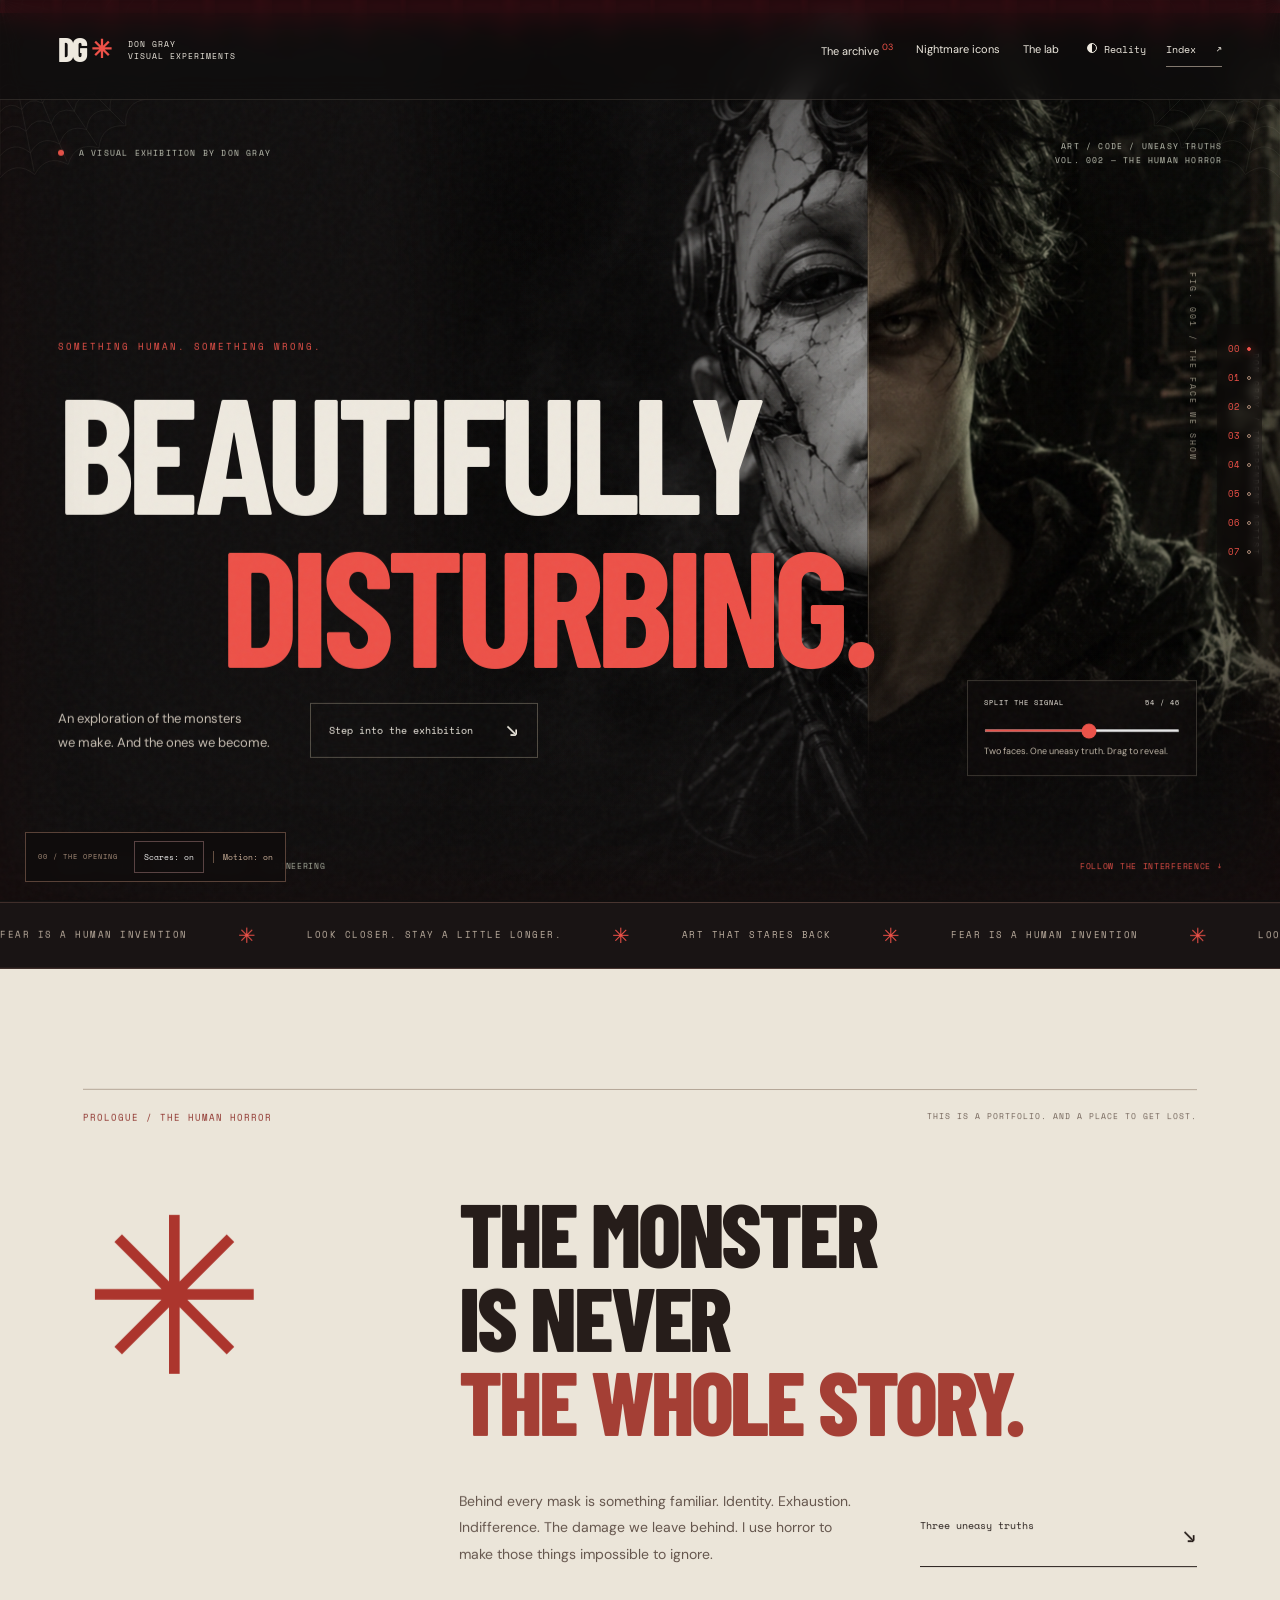
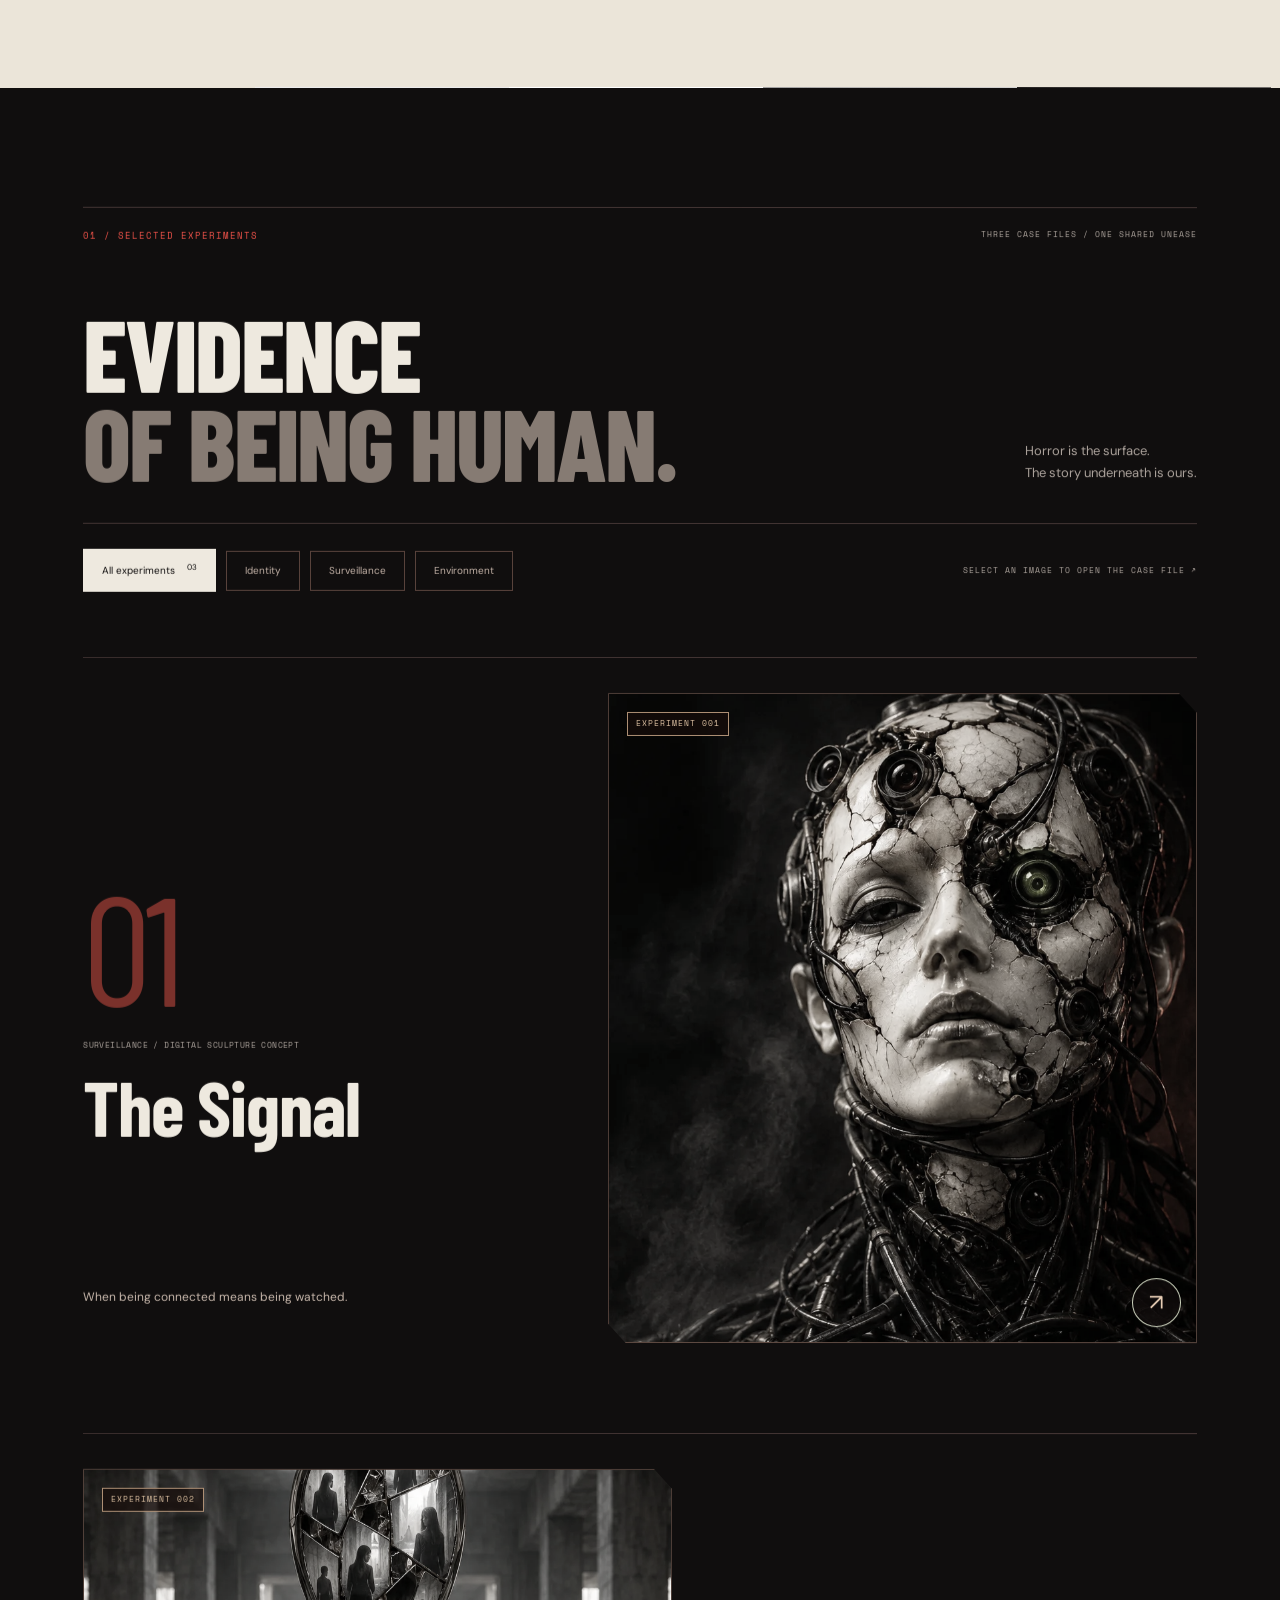
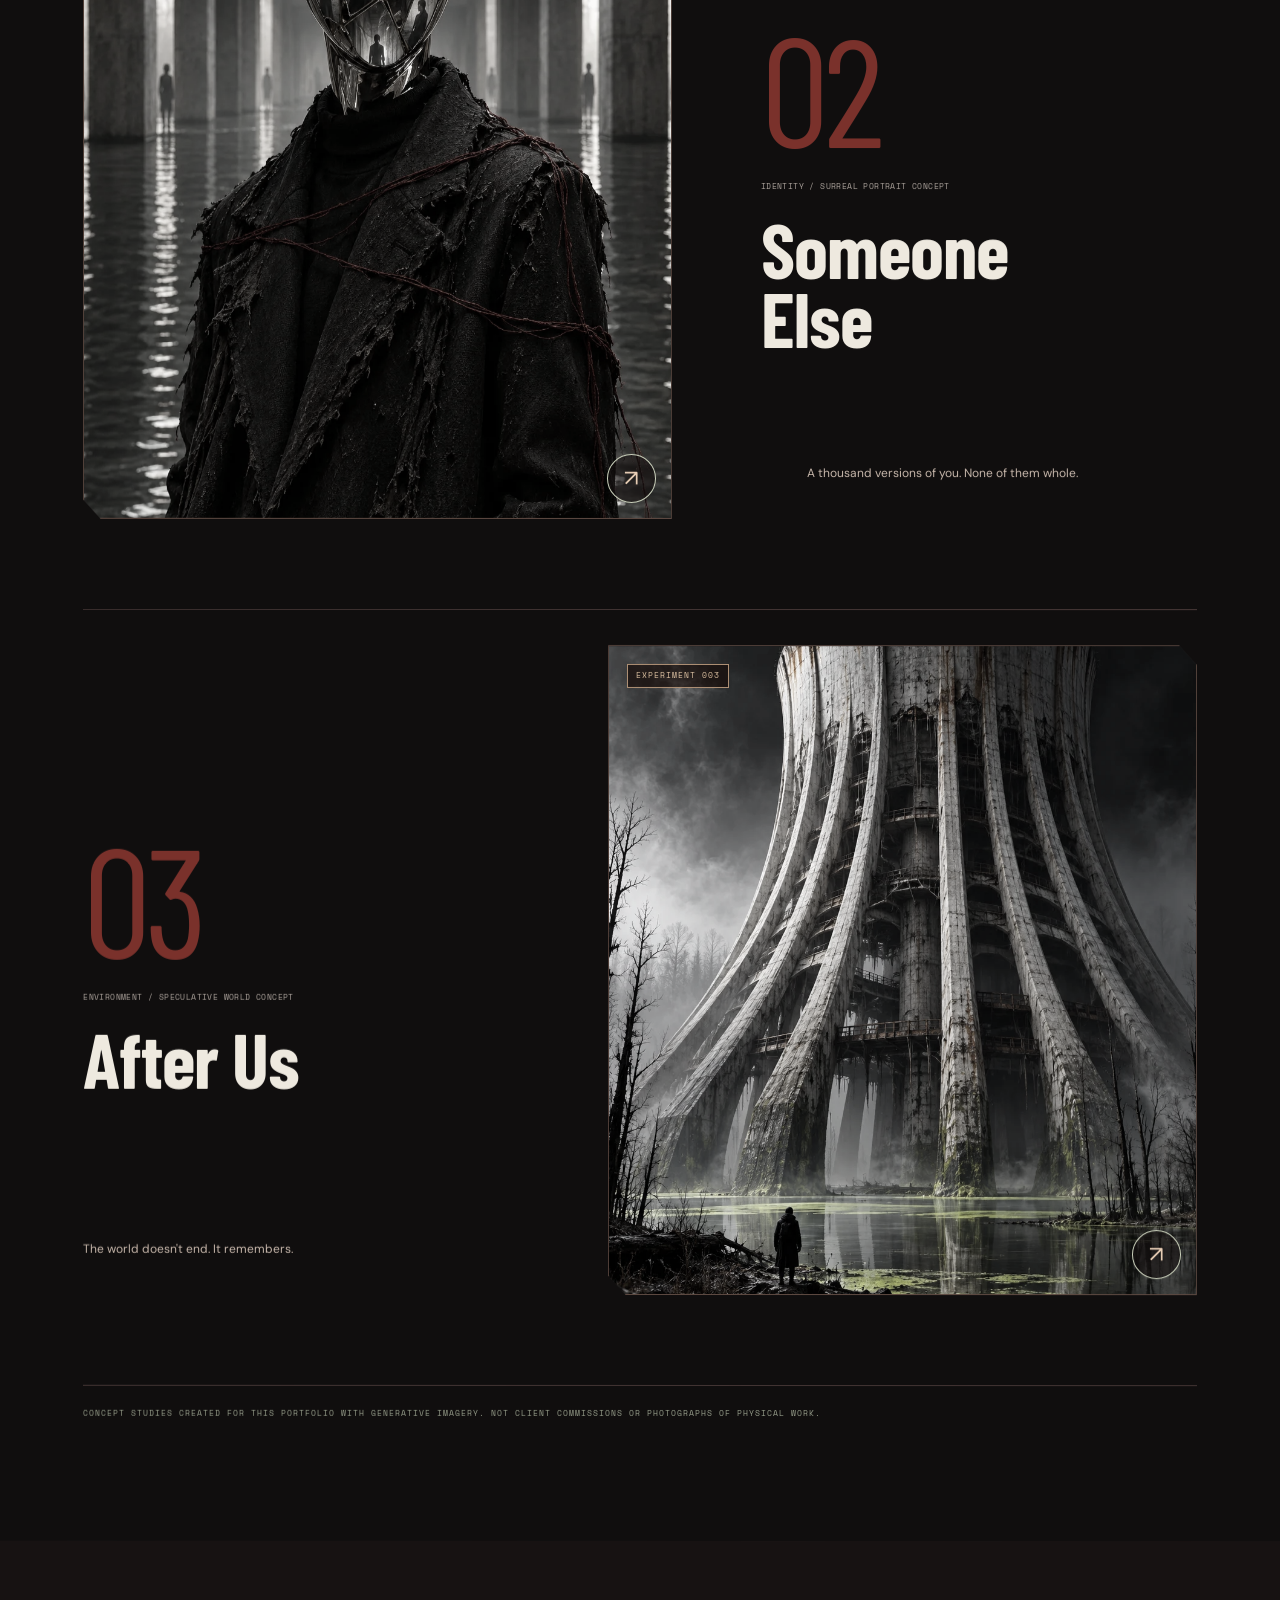
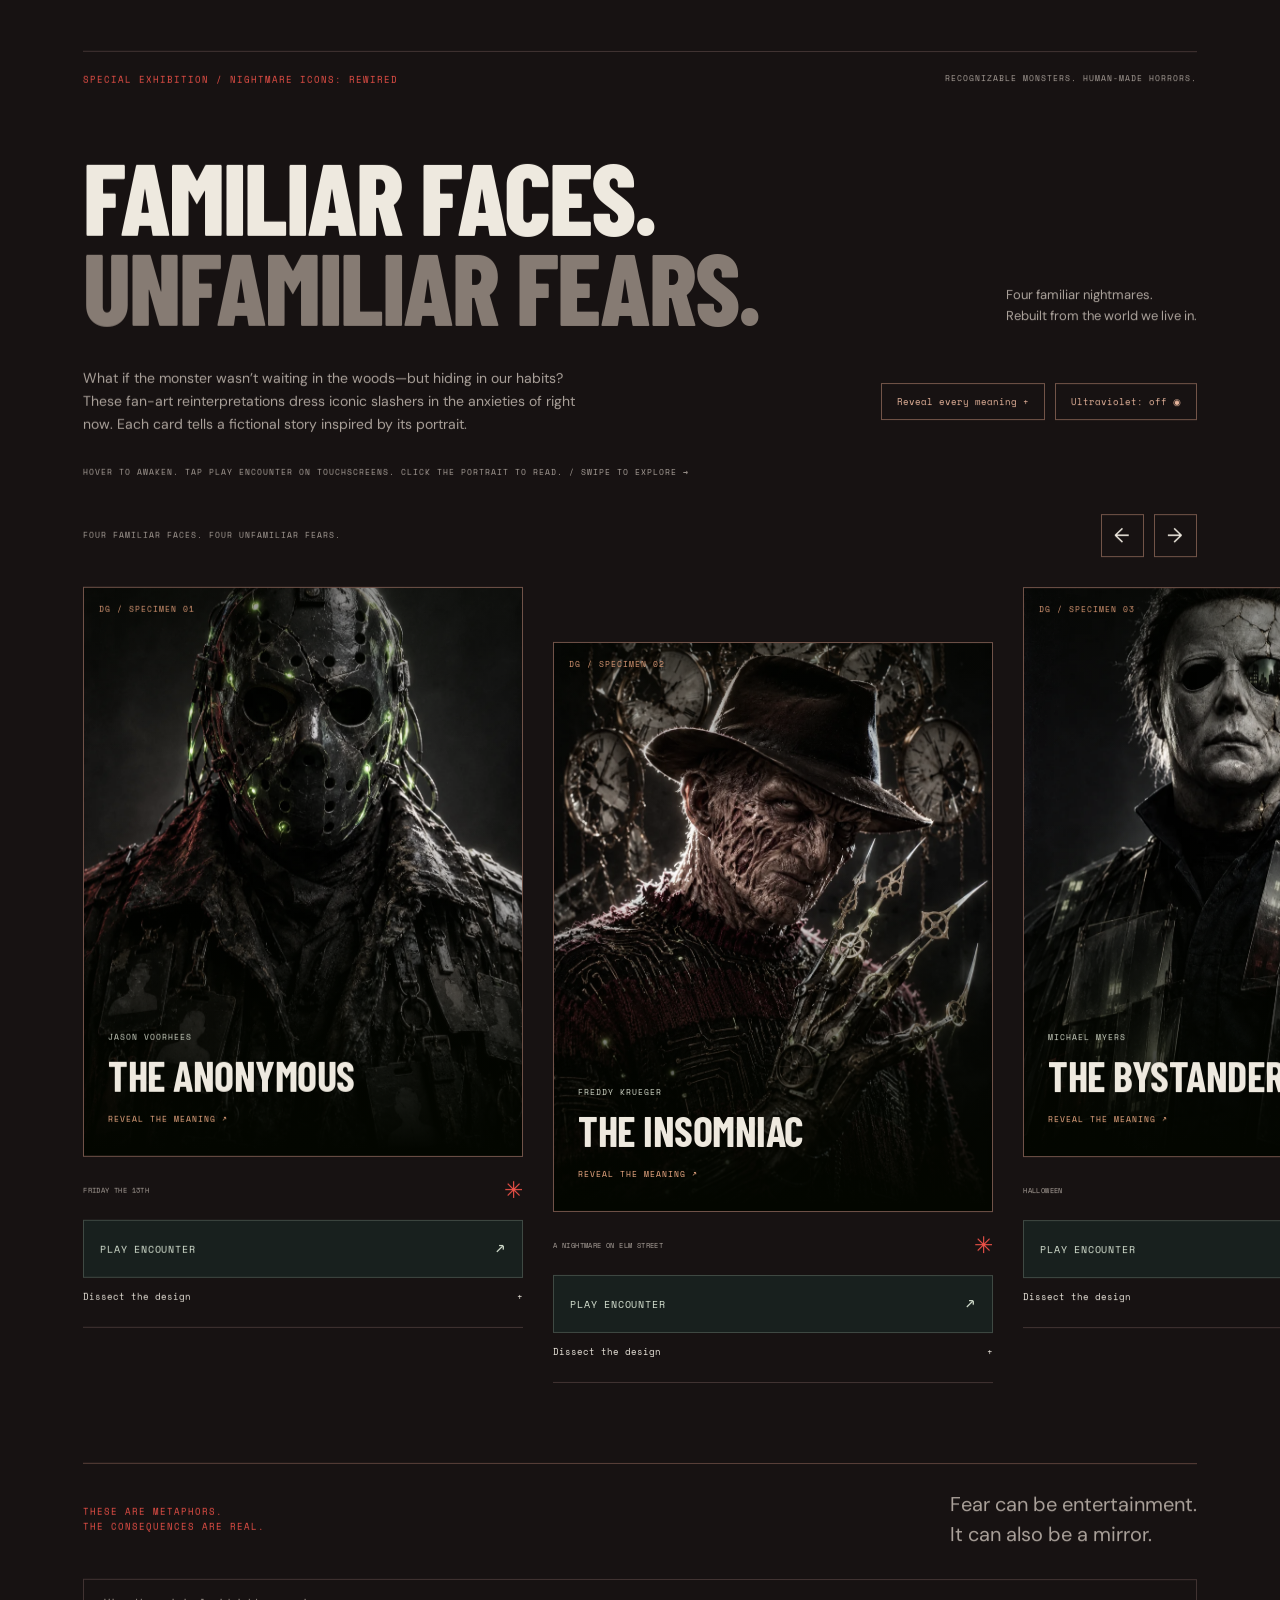
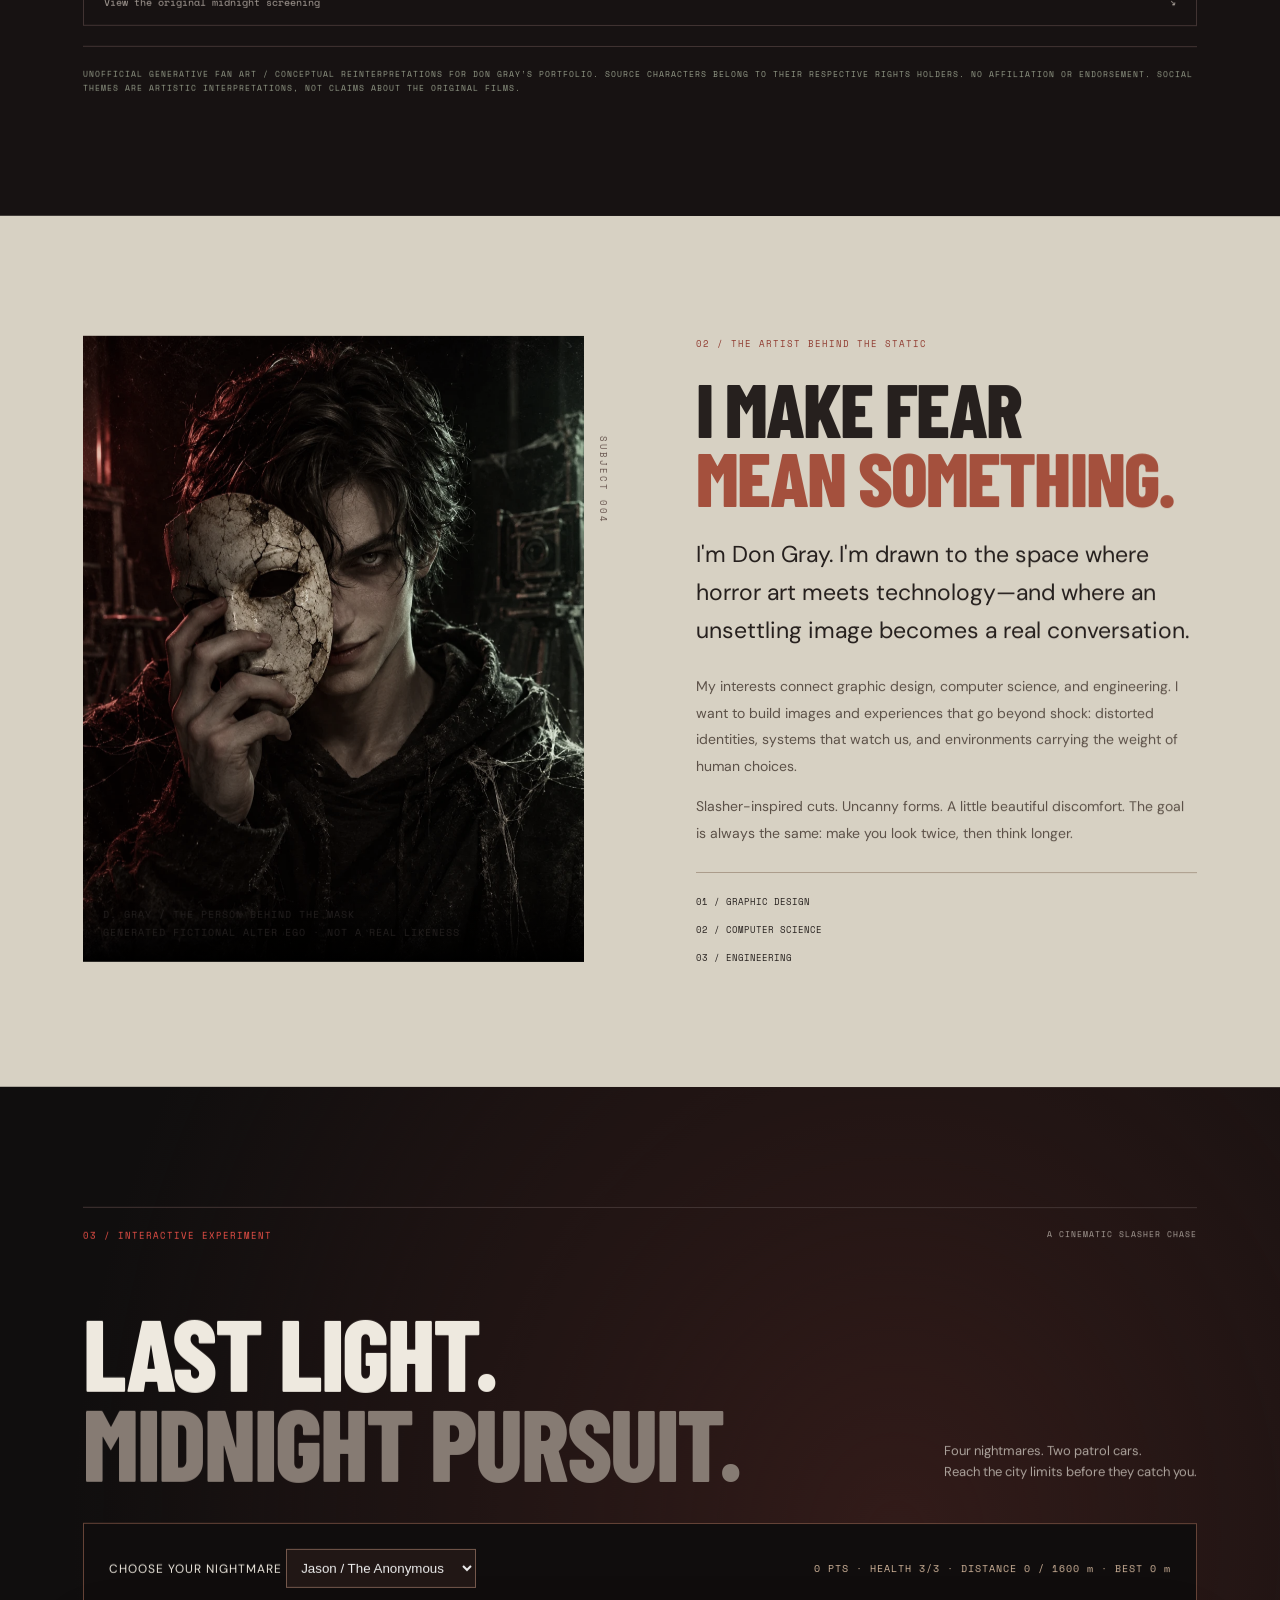
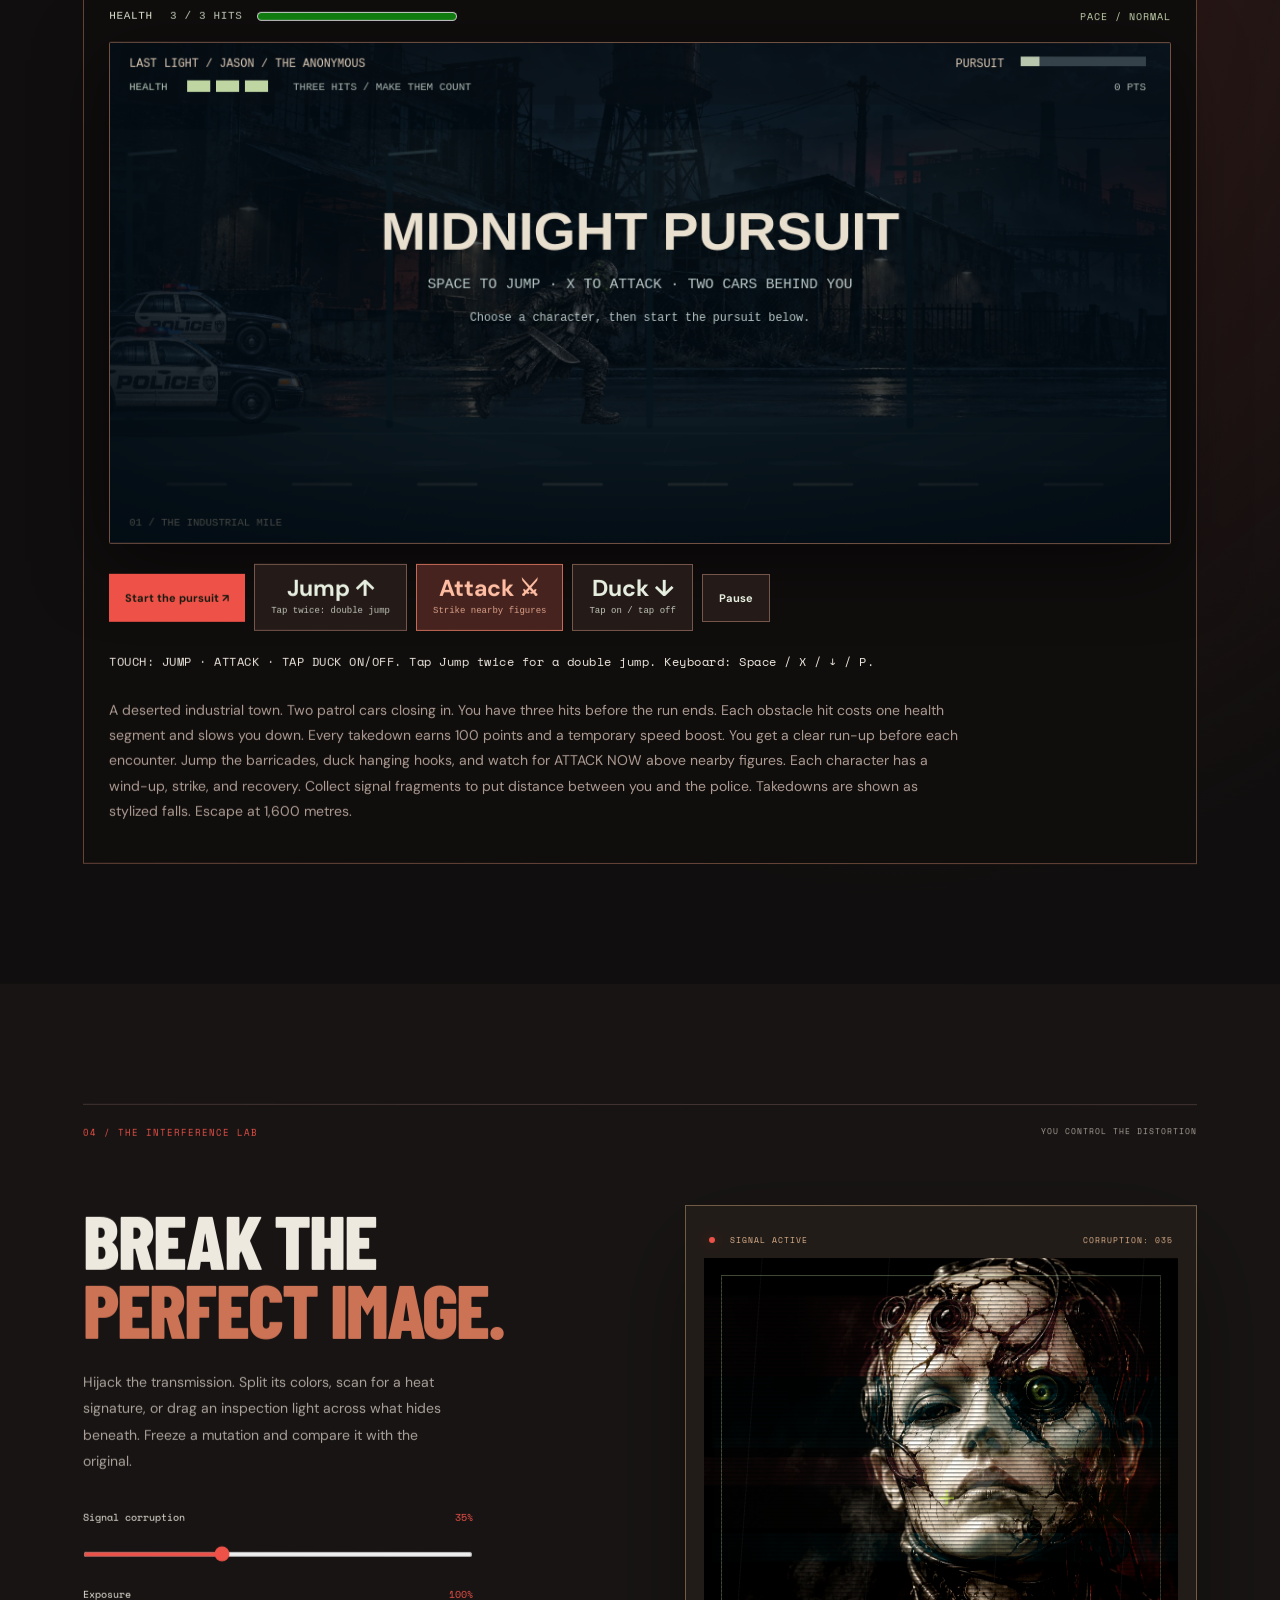
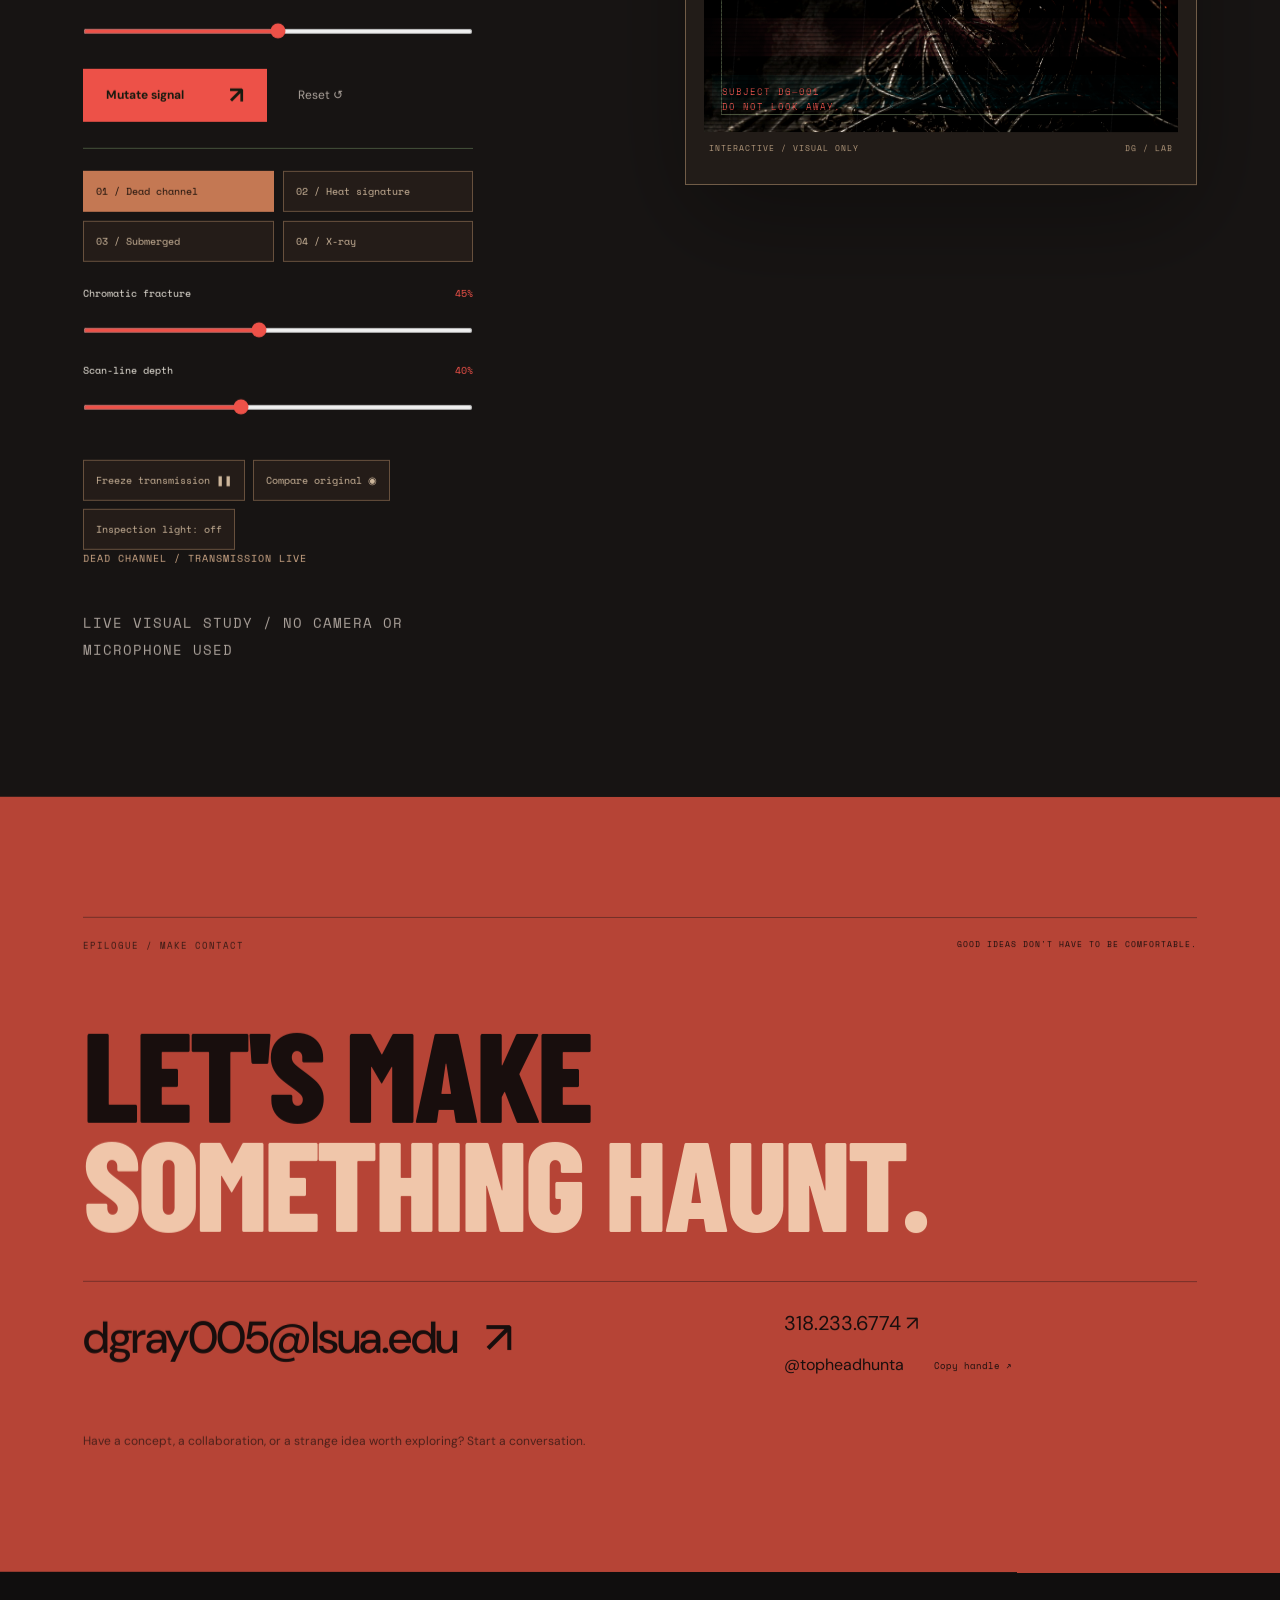
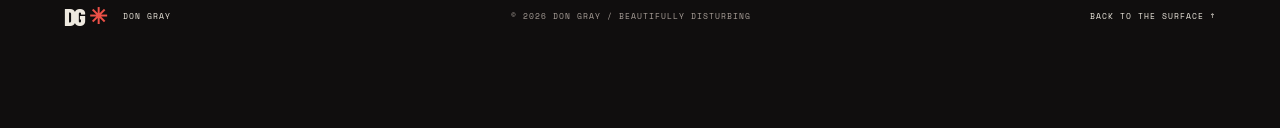
==== commit f75c5c84: "Release silent character attack animations and three-hit health with takedown boosts" ====
--- a/index.html
+++ b/index.html
@@ -6,7 +6,7 @@
 <meta name="theme-color" content="#100e0e"><title>Don Gray — The Human Horror / Visual Exhibition</title>
 <link rel="icon" href="assets/icon.svg" type="image/svg+xml"><link rel="stylesheet" href="styles.css"><script src="script.js" defer></script><link rel="stylesheet" href="haunt.css"><script src="scare-scenes.js" defer></script><link rel="stylesheet" href="cinematic-scares.css"><script src="cinematic-scares.js" defer></script><link rel="stylesheet" href="action-scares.css"><script src="action-atlas.js" defer></script><script src="action-timelines.js" defer></script><script src="action-scares.js" defer></script><script src="haunt.js" defer></script><link rel="stylesheet" href="pursuit.css"><script src="pursuit-atlas.js" defer></script><script src="pursuit.js" defer></script><link rel="stylesheet" href="lab-effects.css"><script src="lab-effects.js" defer></script><link rel="stylesheet" href="scroll-haunt.css"><script src="scroll-haunt.js" defer></script>
 <link rel="stylesheet" href="exhibition.css"><script src="exhibition.js" defer></script>
-<link rel="preload" as="image" href="assets/action-jason.webp"><link rel="preload" as="image" href="assets/action-freddy.webp"><link rel="preload" as="image" href="assets/action-myers.webp"><link rel="preload" as="image" href="assets/action-creeper.webp"><link rel="preload" as="image" href="assets/action-environments.webp"></head>
+<link rel="preload" as="image" href="assets/action-jason.webp"><link rel="preload" as="image" href="assets/action-freddy.webp"><link rel="preload" as="image" href="assets/action-myers.webp"><link rel="preload" as="image" href="assets/action-creeper.webp"><link rel="preload" as="image" href="assets/action-environments.webp"><link rel="preload" as="image" href="assets/action-lower-bodies.webp"></head>
 <body><div id="screen-haunt" aria-hidden="true"></div>
 <a class="skip" href="#main">Skip to content</a>
 <div class="exhibition-progress" aria-hidden="true"><i></i></div><header><a class="brand" href="#home" aria-label="Don Gray home">DG<span class="brand-cross">✳</span><small>DON GRAY<br>VISUAL EXPERIMENTS</small></a><nav aria-label="Main navigation"><a href="#work">The archive <span>03</span></a><a href="#icons">Nightmare icons</a><a href="#about">The artist</a><a href="#projects">Projects</a><a href="#lab">The lab</a><a class="nav-contact" href="#contact">Make contact ↗</a></nav><div class="exhibition-header-tools"><button id="perception-toggle" aria-pressed="false" title="Change the exhibition’s visual perception"><span class="perception-dot" aria-hidden="true"></span><span id="perception-label">Reality</span></button><button id="index-open" aria-haspopup="dialog">Index <span>↗</span></button></div><button class="menu" aria-expanded="false" aria-controls="mobile-nav">Menu +</button></header>
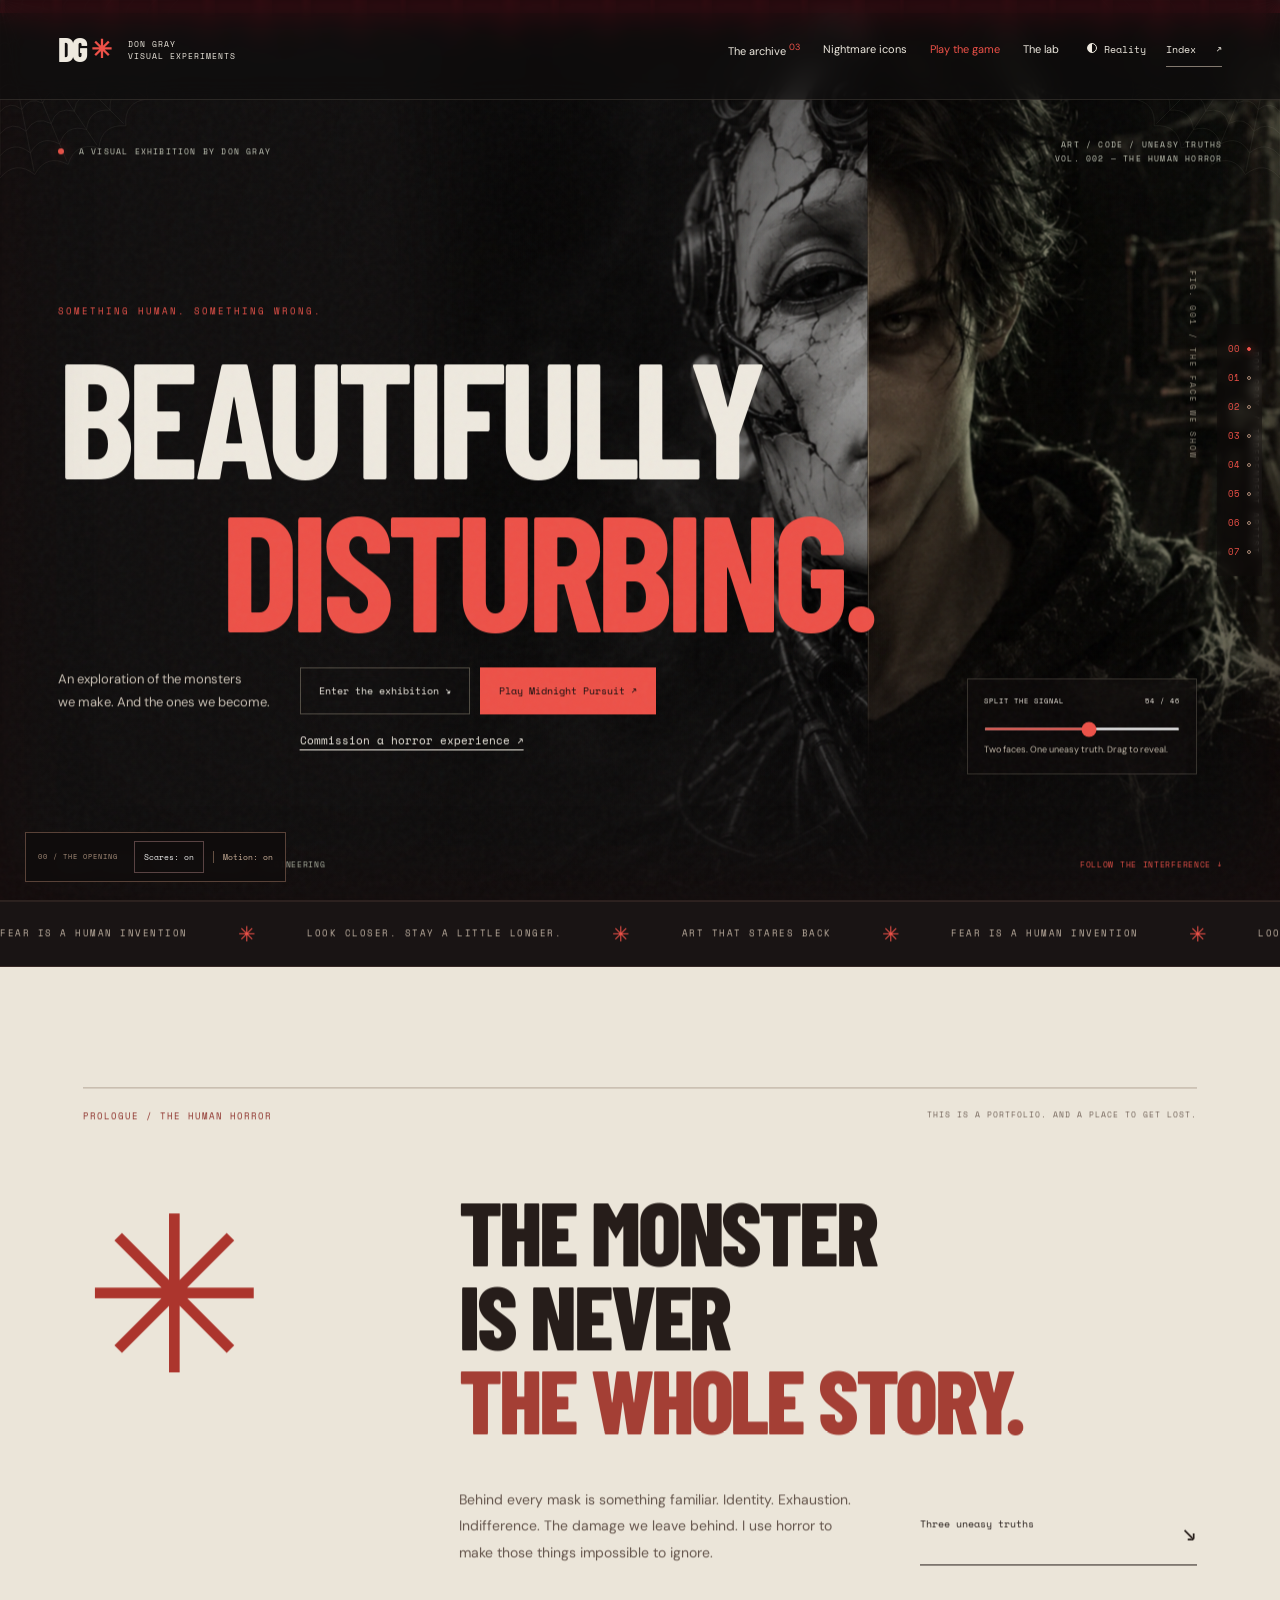
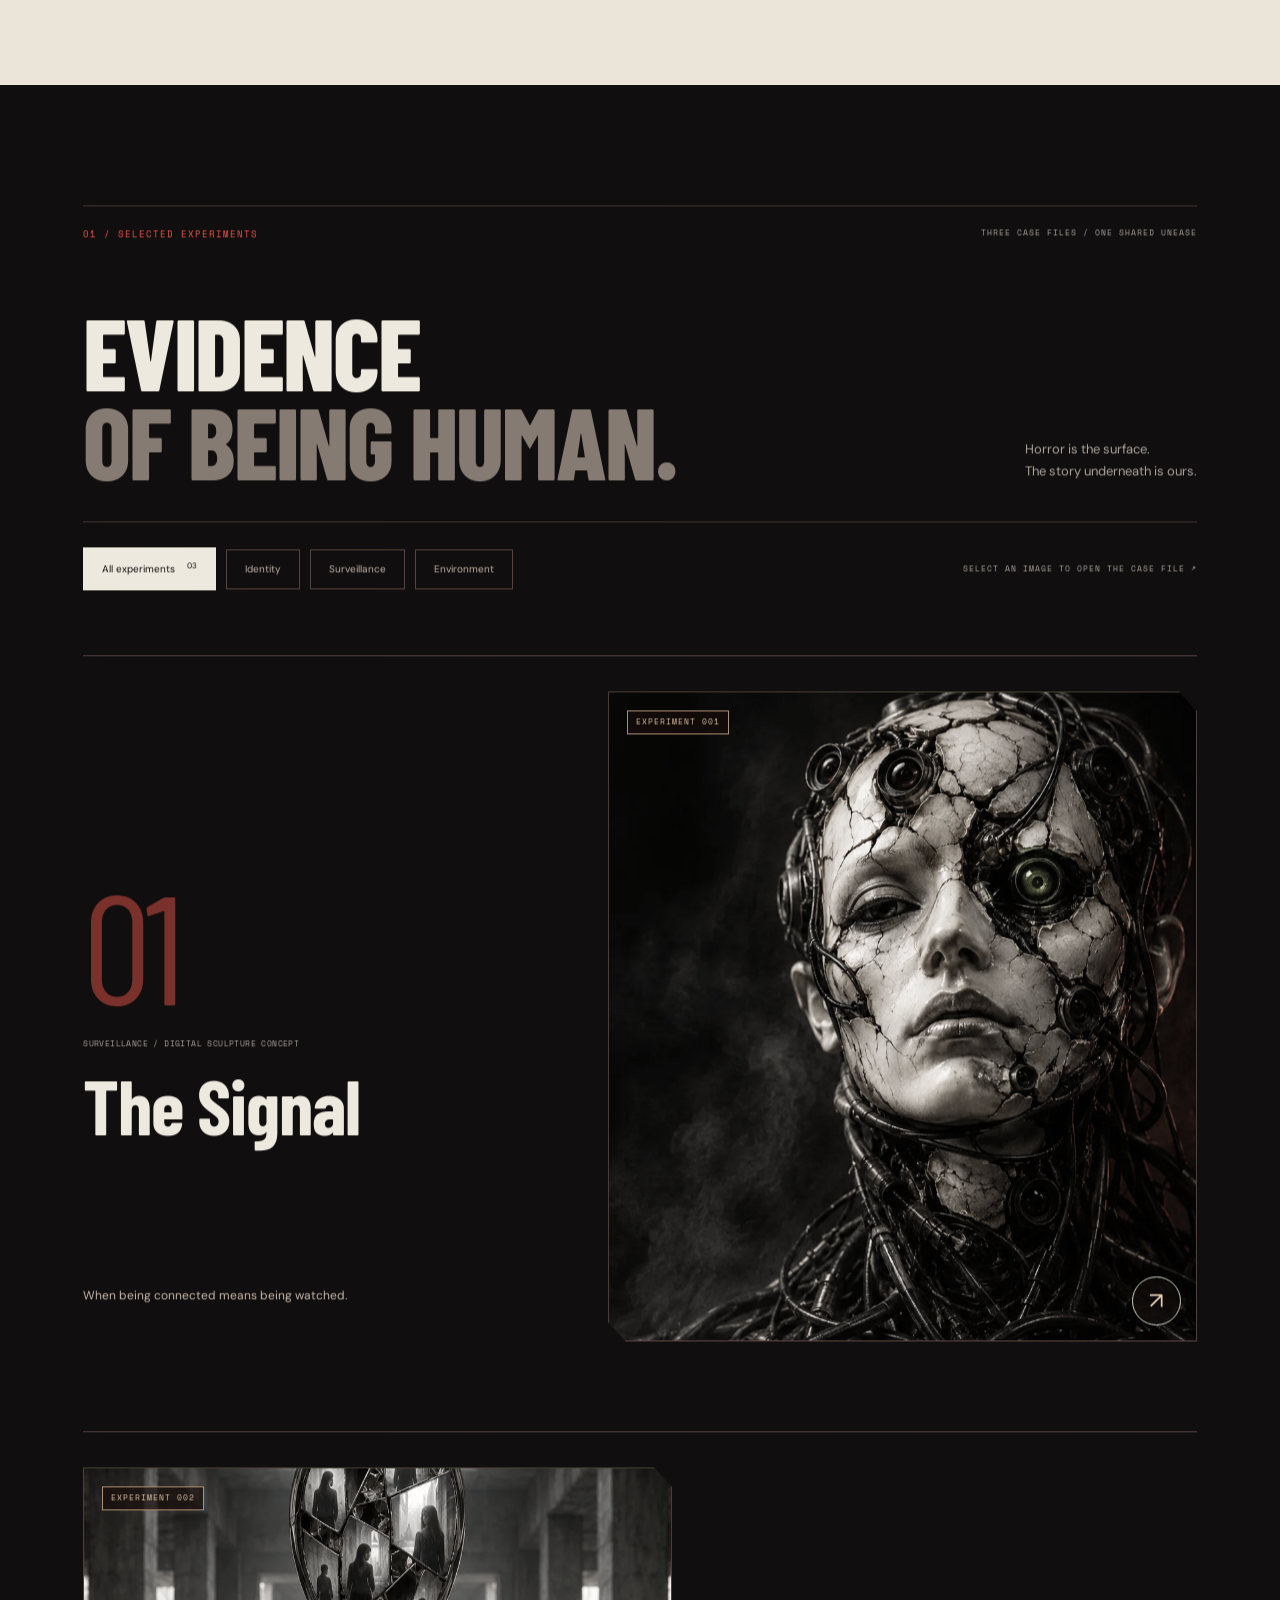
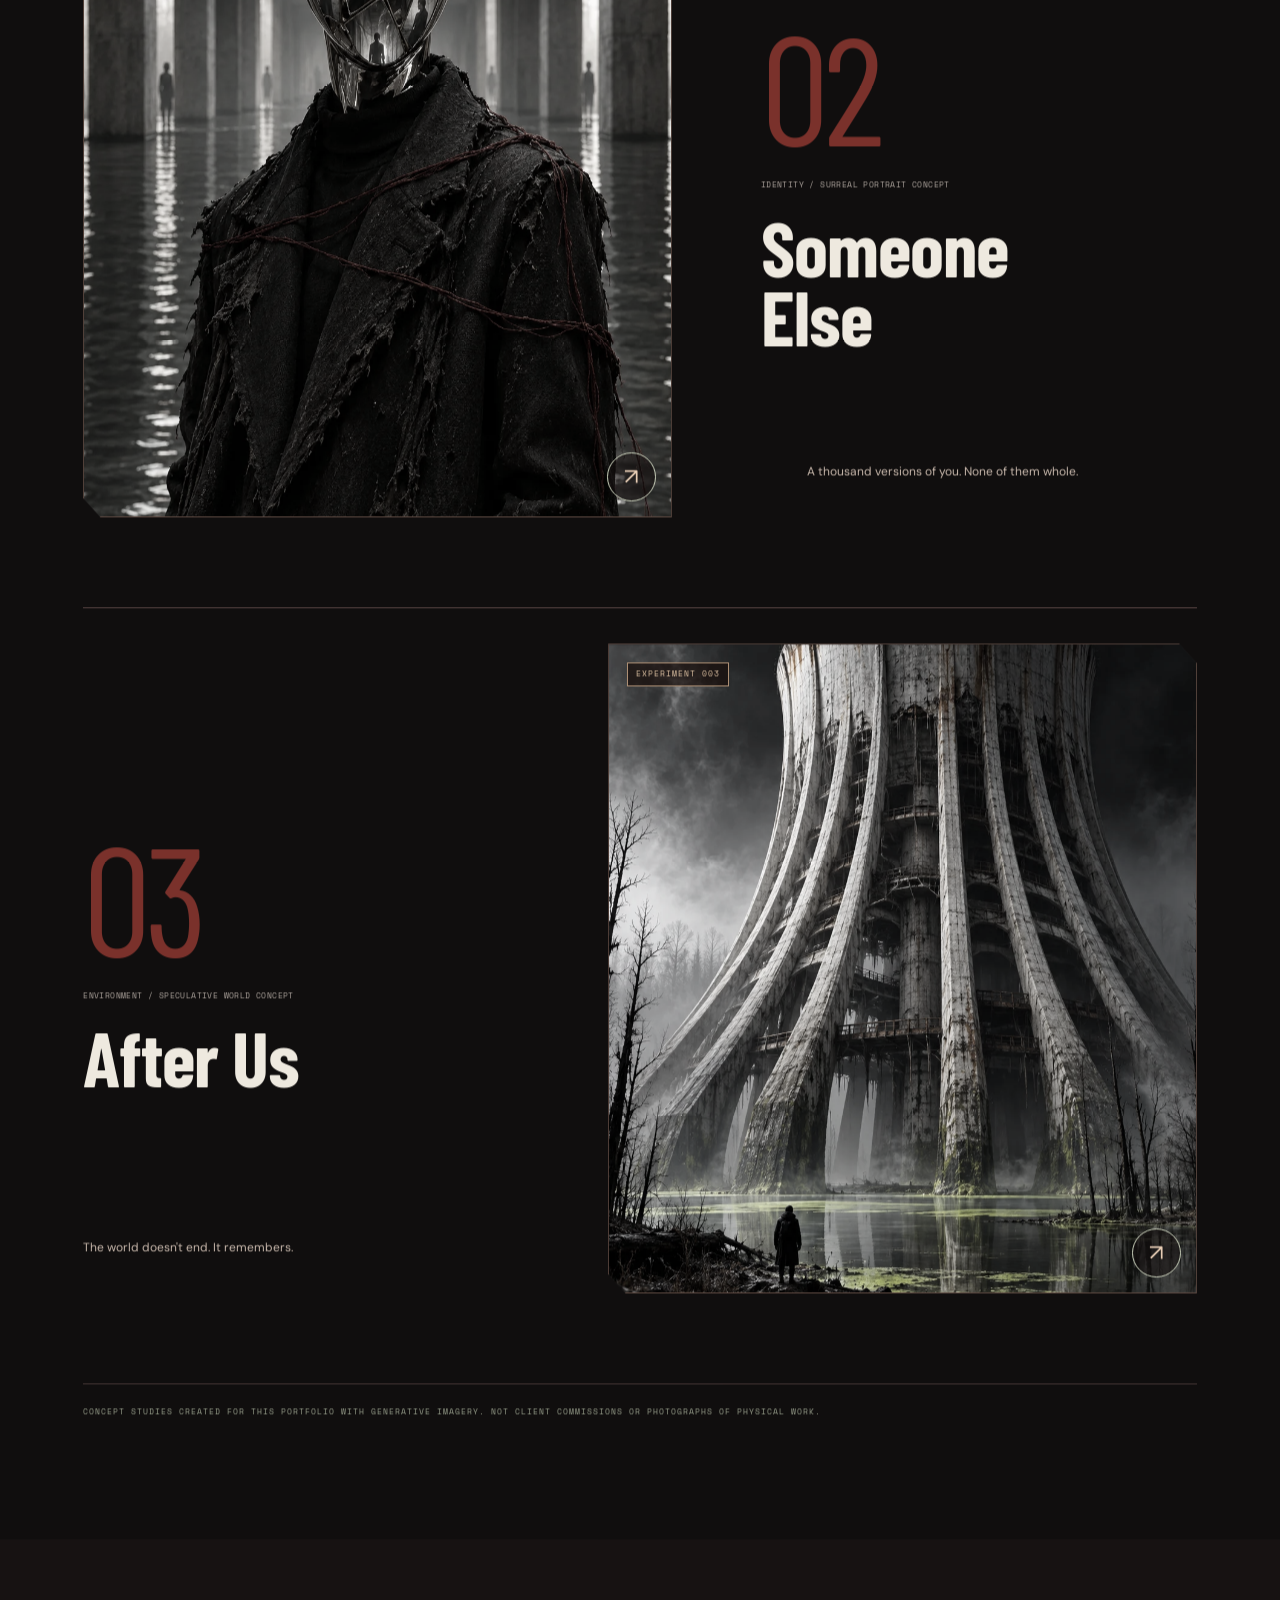
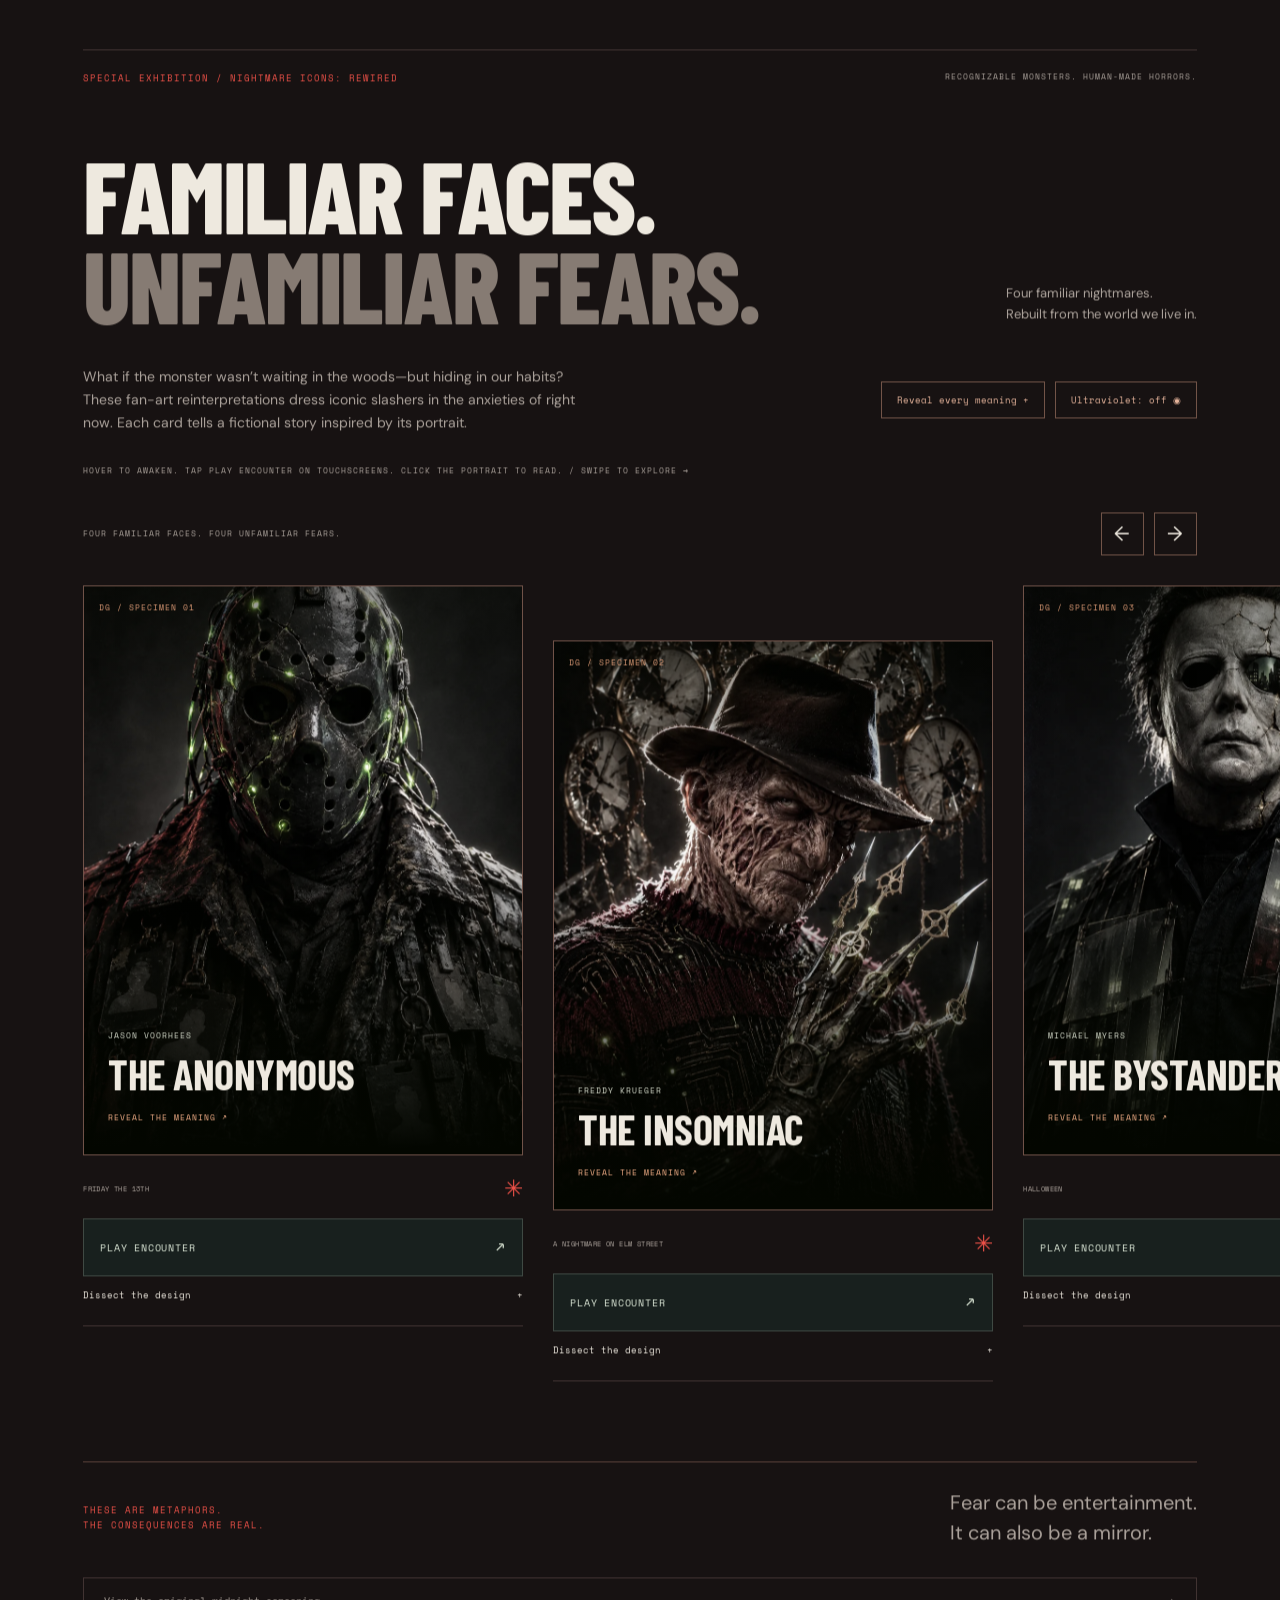
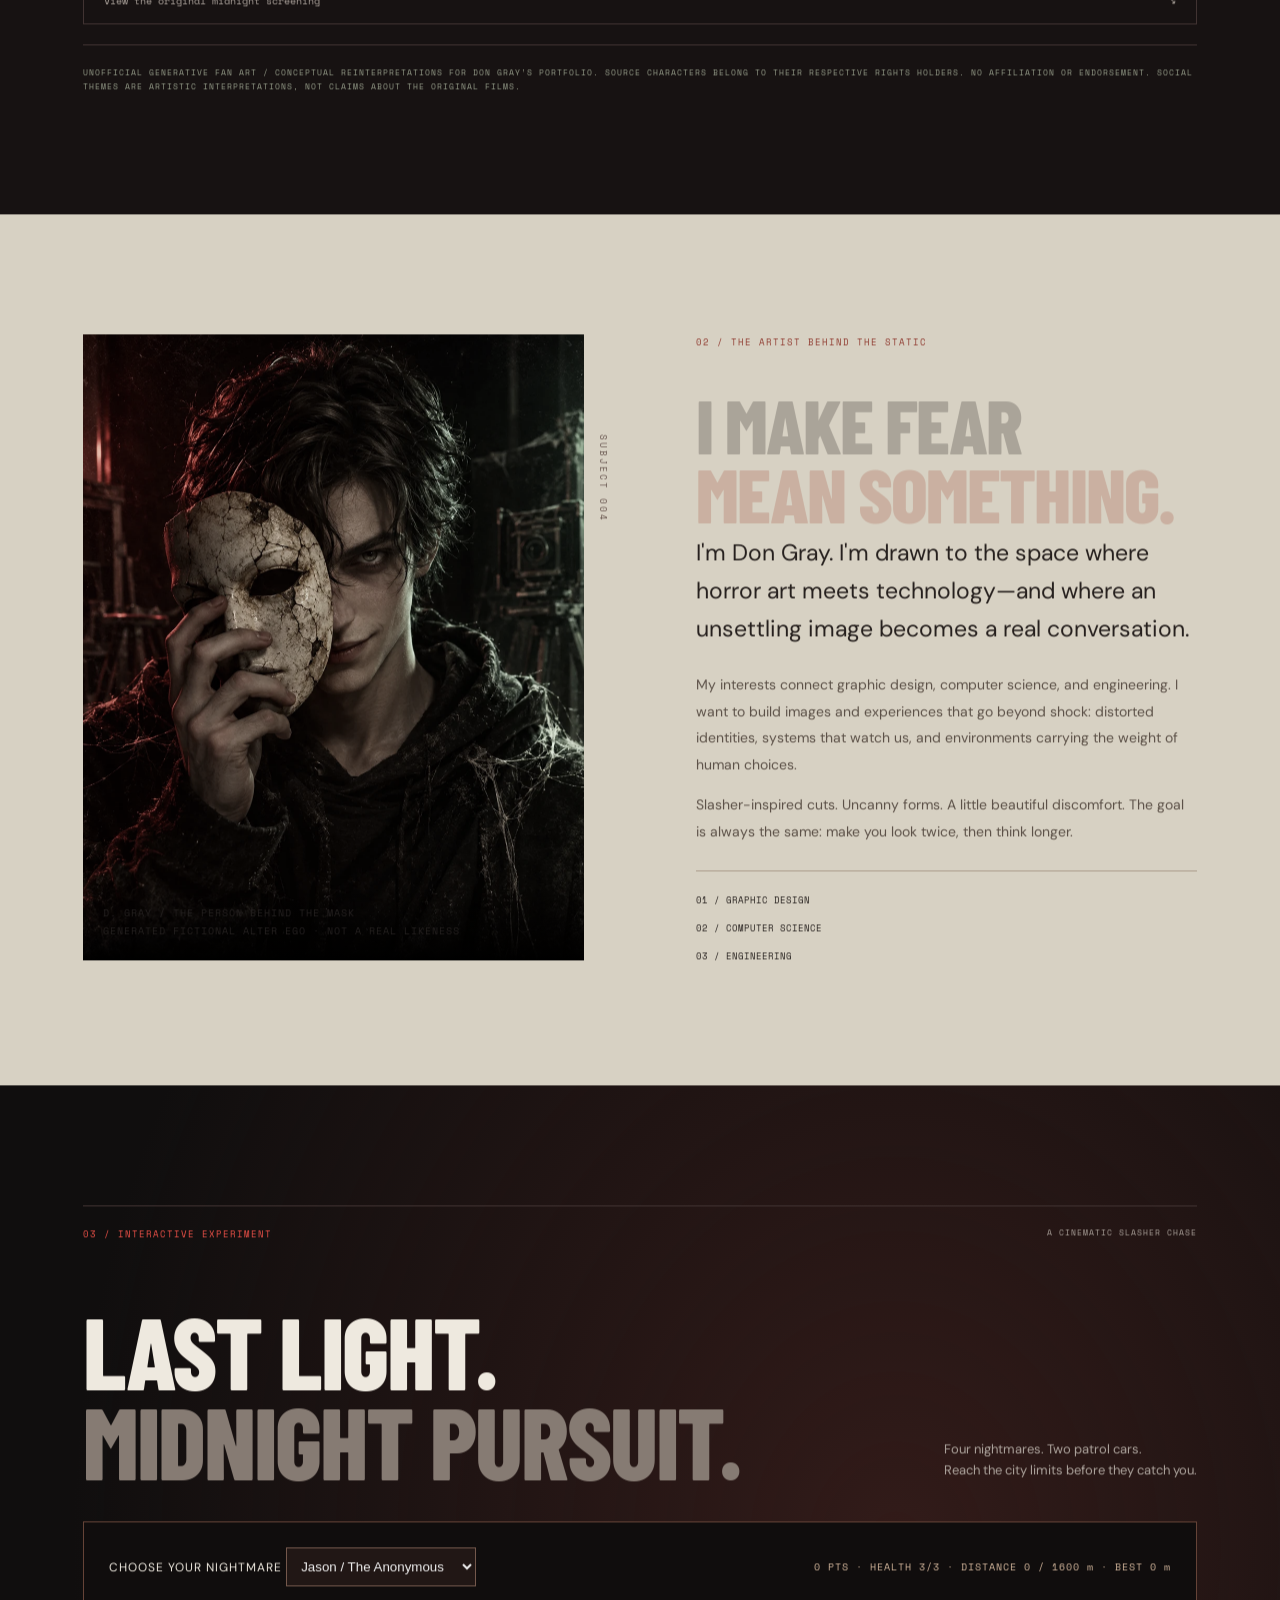
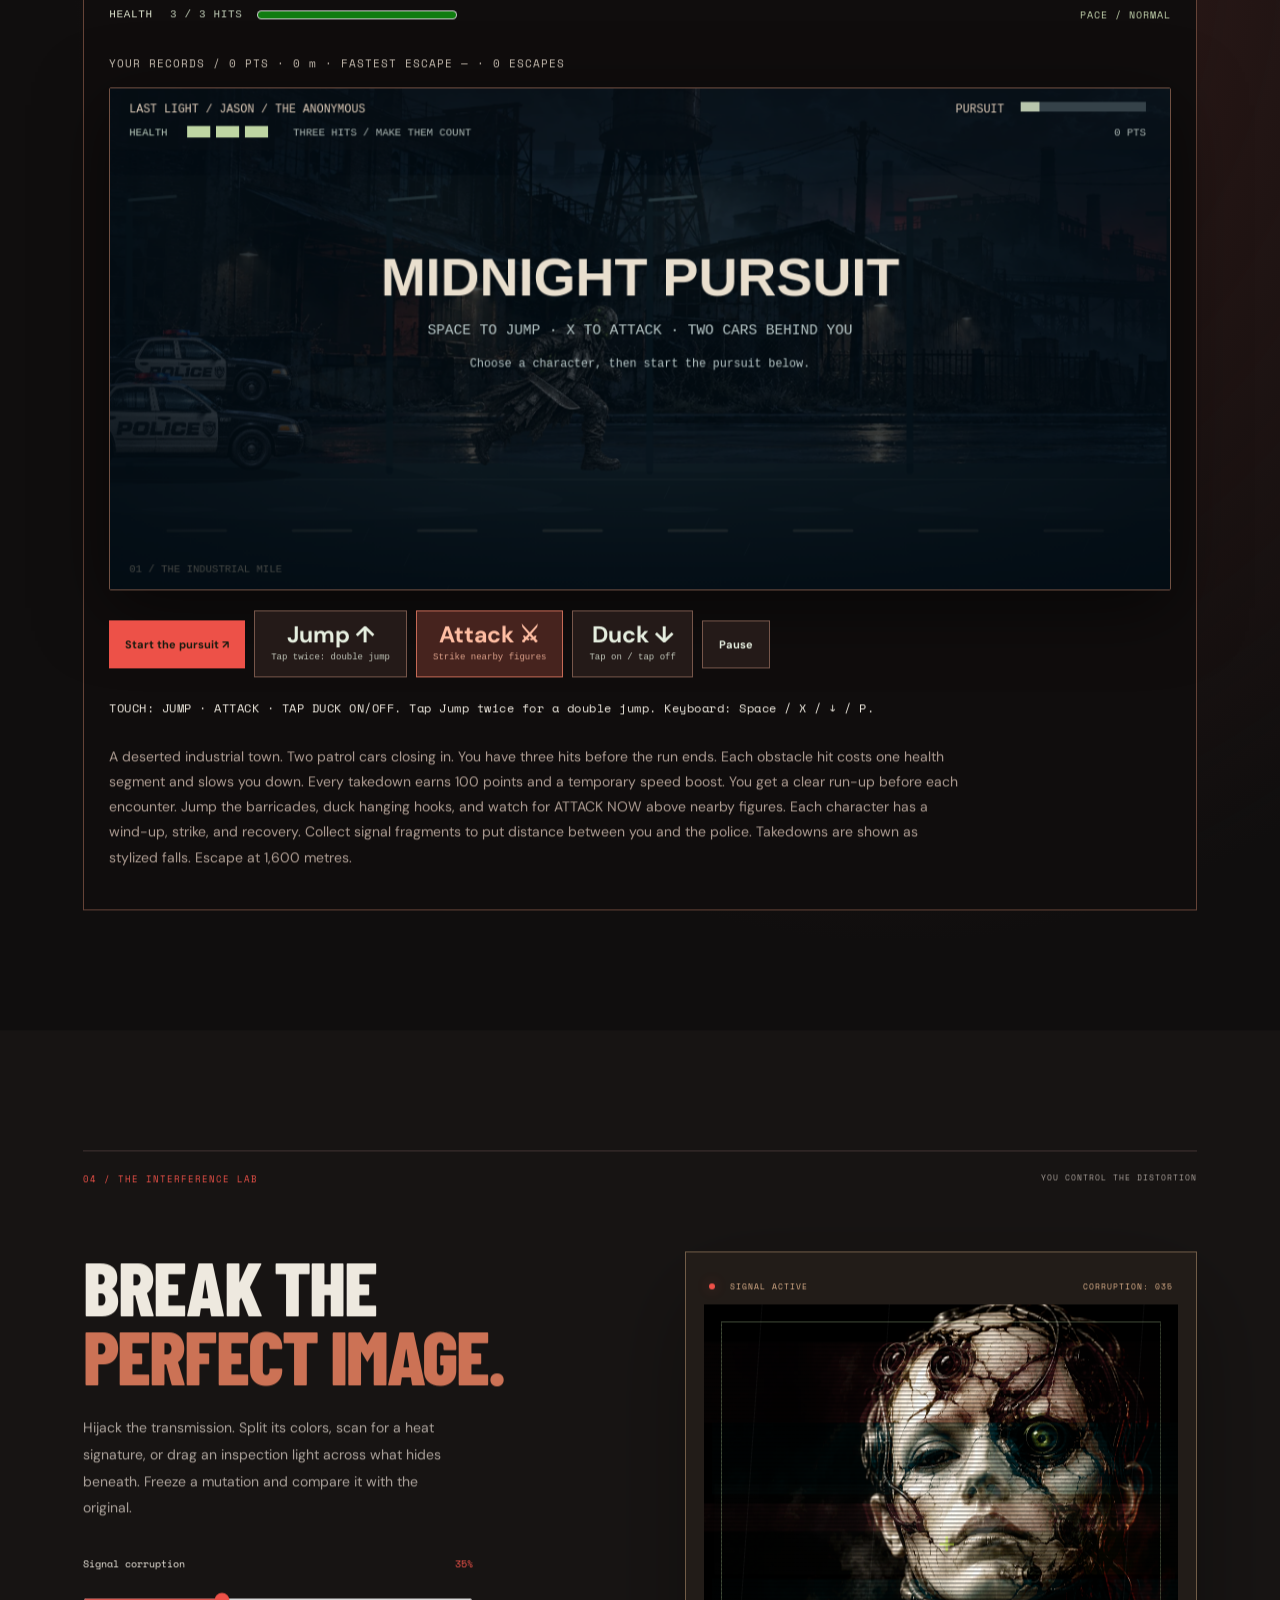
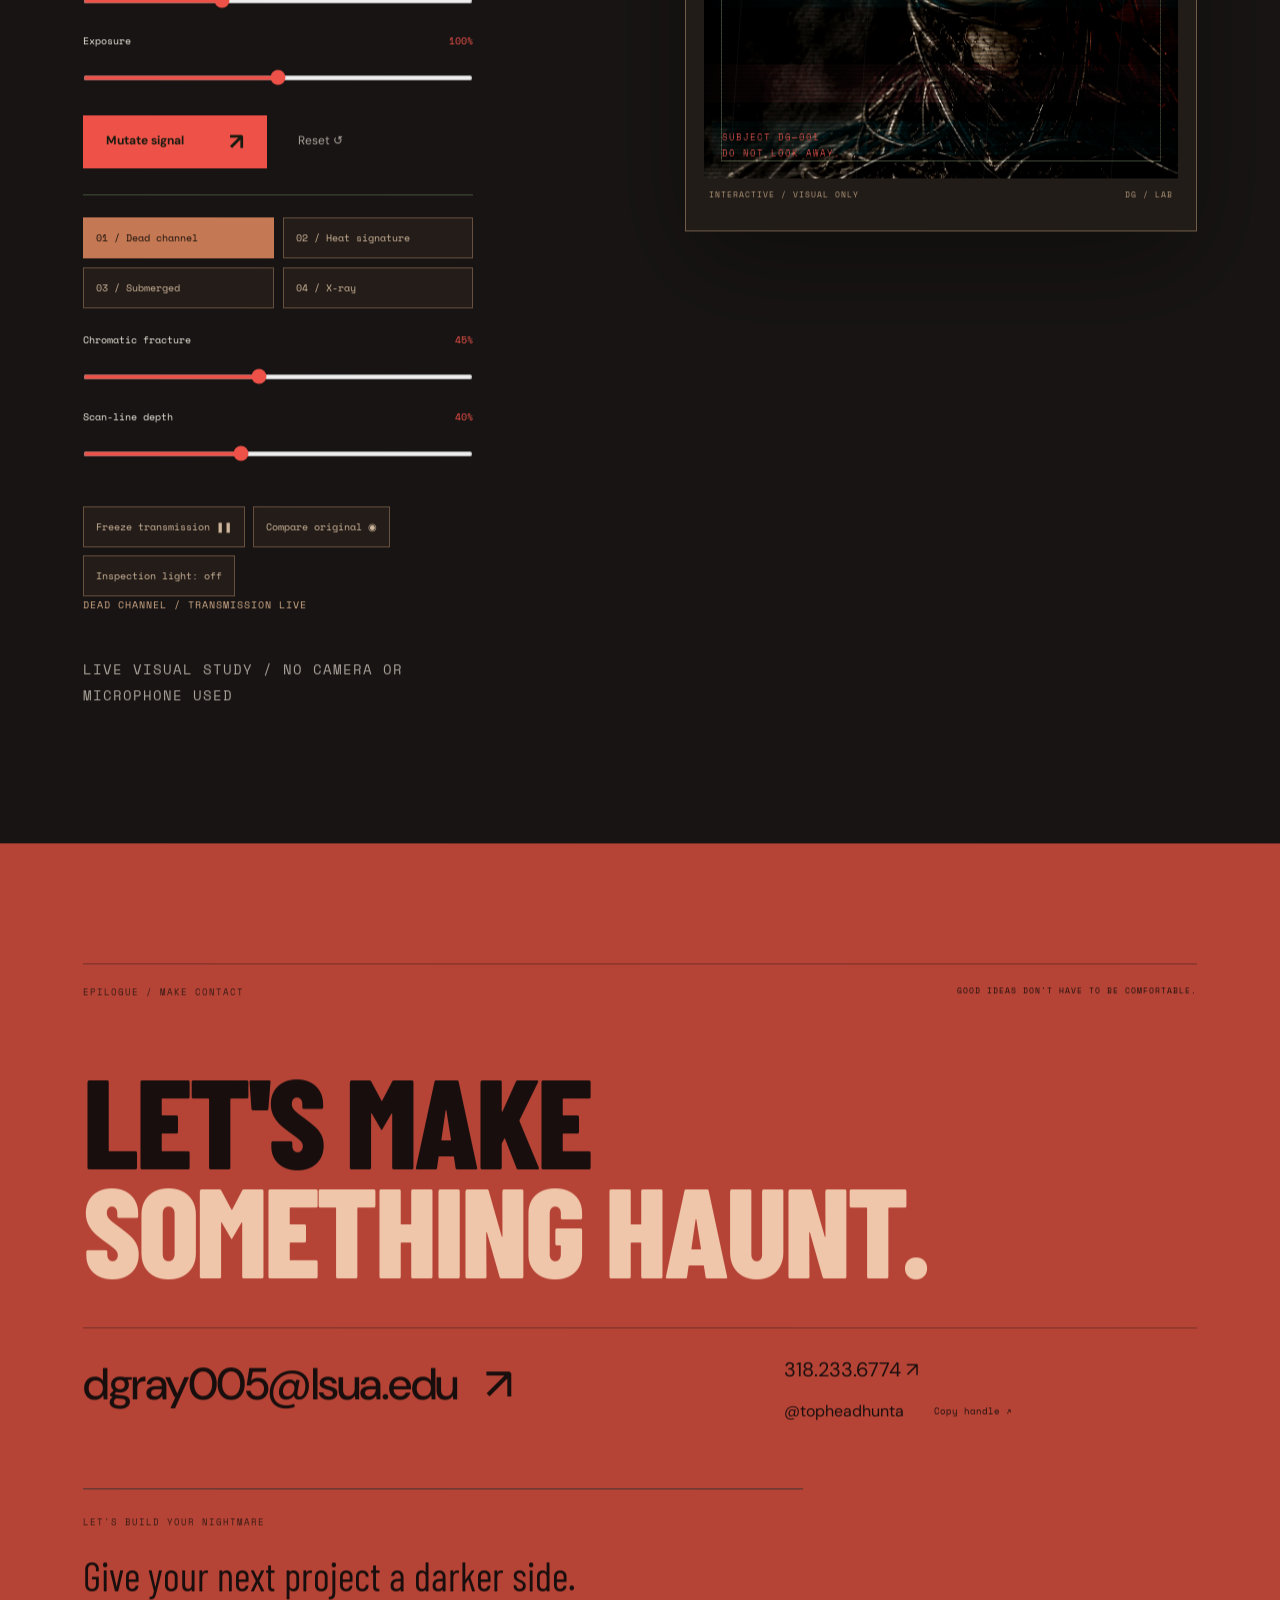
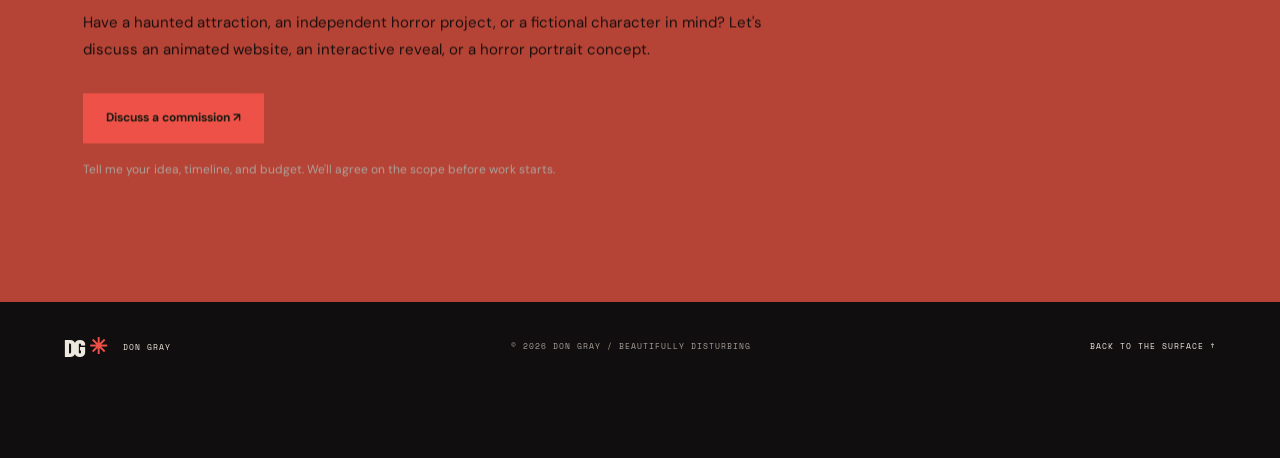
==== commit 059f532d: "Add clear site entrances and Midnight Pursuit results, records and share cards" ====
--- a/index.html
+++ b/index.html
@@ -6,16 +6,17 @@
 <meta name="theme-color" content="#100e0e"><title>Don Gray — The Human Horror / Visual Exhibition</title>
 <link rel="icon" href="assets/icon.svg" type="image/svg+xml"><link rel="stylesheet" href="styles.css"><script src="script.js" defer></script><link rel="stylesheet" href="haunt.css"><script src="scare-scenes.js" defer></script><link rel="stylesheet" href="cinematic-scares.css"><script src="cinematic-scares.js" defer></script><link rel="stylesheet" href="action-scares.css"><script src="action-atlas.js" defer></script><script src="action-timelines.js" defer></script><script src="action-scares.js" defer></script><script src="haunt.js" defer></script><link rel="stylesheet" href="pursuit.css"><script src="pursuit-atlas.js" defer></script><script src="pursuit.js" defer></script><link rel="stylesheet" href="lab-effects.css"><script src="lab-effects.js" defer></script><link rel="stylesheet" href="scroll-haunt.css"><script src="scroll-haunt.js" defer></script>
 <link rel="stylesheet" href="exhibition.css"><script src="exhibition.js" defer></script>
-<link rel="preload" as="image" href="assets/action-jason.webp"><link rel="preload" as="image" href="assets/action-freddy.webp"><link rel="preload" as="image" href="assets/action-myers.webp"><link rel="preload" as="image" href="assets/action-creeper.webp"><link rel="preload" as="image" href="assets/action-environments.webp"><link rel="preload" as="image" href="assets/action-lower-bodies.webp"></head>
+<link rel="preload" as="image" href="assets/action-jason.webp"><link rel="preload" as="image" href="assets/action-freddy.webp"><link rel="preload" as="image" href="assets/action-myers.webp"><link rel="preload" as="image" href="assets/action-creeper.webp"><link rel="preload" as="image" href="assets/action-environments.webp"><link rel="preload" as="image" href="assets/action-lower-bodies.webp"><meta property="og:type" content="website"><meta property="og:title" content="Don Gray — Enter the Human Horror"><meta property="og:description" content="Explore the exhibition. Survive Midnight Pursuit. Make something haunt."><meta property="og:url" content="https://tallnakeddzebra.uk/"><meta property="og:image" content="https://tallnakeddzebra.uk/assets/artist-alter-ego.webp"><meta name="twitter:card" content="summary_large_image">
+<link rel="stylesheet" href="next-chapter.css"><script src="pursuit-records.js" defer></script><script src="next-chapter.js" defer></script></head>
 <body><div id="screen-haunt" aria-hidden="true"></div>
 <a class="skip" href="#main">Skip to content</a>
-<div class="exhibition-progress" aria-hidden="true"><i></i></div><header><a class="brand" href="#home" aria-label="Don Gray home">DG<span class="brand-cross">✳</span><small>DON GRAY<br>VISUAL EXPERIMENTS</small></a><nav aria-label="Main navigation"><a href="#work">The archive <span>03</span></a><a href="#icons">Nightmare icons</a><a href="#about">The artist</a><a href="#projects">Projects</a><a href="#lab">The lab</a><a class="nav-contact" href="#contact">Make contact ↗</a></nav><div class="exhibition-header-tools"><button id="perception-toggle" aria-pressed="false" title="Change the exhibition’s visual perception"><span class="perception-dot" aria-hidden="true"></span><span id="perception-label">Reality</span></button><button id="index-open" aria-haspopup="dialog">Index <span>↗</span></button></div><button class="menu" aria-expanded="false" aria-controls="mobile-nav">Menu +</button></header>
-<div id="mobile-nav" hidden><a href="#work">The archive</a><a href="#icons">Nightmare icons</a><a href="#about">The artist</a><a href="#projects">Projects</a><a href="#lab">The lab</a><a href="#contact">Make contact</a></div>
+<div class="exhibition-progress" aria-hidden="true"><i></i></div><header><a class="brand" href="#home" aria-label="Don Gray home">DG<span class="brand-cross">✳</span><small>DON GRAY<br>VISUAL EXPERIMENTS</small></a><nav aria-label="Main navigation"><a href="#work">The archive <span>03</span></a><a href="#icons">Nightmare icons</a><a href="#about">The artist</a><a href="#projects">Play the game</a><a href="#lab">The lab</a><a class="nav-contact" href="#contact">Make contact ↗</a></nav><div class="exhibition-header-tools"><button id="perception-toggle" aria-pressed="false" title="Change the exhibition’s visual perception"><span class="perception-dot" aria-hidden="true"></span><span id="perception-label">Reality</span></button><button id="index-open" aria-haspopup="dialog">Index <span>↗</span></button></div><button class="menu" aria-expanded="false" aria-controls="mobile-nav">Menu +</button></header>
+<div id="mobile-nav" hidden><a href="#work">The archive</a><a href="#icons">Nightmare icons</a><a href="#about">The artist</a><a href="#projects">Play the game</a><a href="#lab">The lab</a><a href="#contact">Make contact</a></div>
 <main id="main">
 <section class="hero" id="home" aria-labelledby="exhibition-title">
 <div class="hero-reveal-stage"><img class="hero-image" src="assets/signal.webp" alt="A fractured porcelain face watched by a single green lens" fetchpriority="high"><div class="hero-other"><img src="assets/artist-alter-ego.webp" alt="A fictional artist behind a broken mask, revealed by splitting the signal"></div><div class="hero-light" aria-hidden="true"></div><div class="hero-split-line" aria-hidden="true"></div><span class="hero-subject mono">FIG. 001 / THE FACE WE SHOW</span></div><div class="hero-shade"></div>
 <div class="hero-top mono"><span><i class="dot"></i> A VISUAL EXHIBITION BY DON GRAY</span><span>ART / CODE / UNEASY TRUTHS<br>VOL. 002 — THE HUMAN HORROR</span></div>
-<div class="hero-copy"><p class="eyebrow">SOMETHING HUMAN. SOMETHING WRONG.</p><h1 id="exhibition-title"><span class="title-mask"><span>BEAUTIFULLY</span></span><em class="title-mask"><span>DISTURBING.</span></em></h1><div class="hero-intro-row"><p class="intro">An exploration of the monsters<br>we make. And the ones we become.</p><a class="button acid" href="#manifesto">Step into the exhibition <span>↘</span></a></div></div>
+<div class="hero-copy"><p class="eyebrow">SOMETHING HUMAN. SOMETHING WRONG.</p><h1 id="exhibition-title"><span class="title-mask"><span>BEAUTIFULLY</span></span><em class="title-mask"><span>DISTURBING.</span></em></h1><div class="hero-intro-row"><p class="intro">An exploration of the monsters<br>we make. And the ones we become.</p><div class="entry-paths"><a class="button acid" href="#manifesto">Enter the exhibition ↘</a><a class="button entry-play" href="#projects">Play Midnight Pursuit ↗</a><a class="entry-commission" href="#contact">Commission a horror experience ↗</a></div></div></div>
 <div class="exposure-console"><div class="mono"><span>SPLIT THE SIGNAL</span><output id="hero-split-value">54 / 46</output></div><label class="sr-only" for="hero-split">Reveal the hidden artist portrait</label><input id="hero-split" type="range" min="0" max="100" value="54"><p>Two faces. One uneasy truth. Drag to reveal.</p></div>
 <div class="hero-bottom mono"><span>GRAPHIC DESIGN × COMPUTER SCIENCE × ENGINEERING</span><a href="#manifesto">FOLLOW THE INTERFERENCE ↓</a></div><span class="hero-vertical mono" aria-hidden="true">DON GRAY / INDEPENDENT ARTIST</span>
 </section>
@@ -29,8 +30,8 @@
 </div><p class="collection-note mono">CONCEPT STUDIES CREATED FOR THIS PORTFOLIO WITH GENERATIVE IMAGERY. NOT CLIENT COMMISSIONS OR PHOTOGRAPHS OF PHYSICAL WORK.</p></section>
 <section class="icons section rewired" id="icons"><div class="section-top"><p class="eyebrow">SPECIAL EXHIBITION / NIGHTMARE ICONS: REWIRED</p><span class="mono muted">RECOGNIZABLE MONSTERS. HUMAN-MADE HORRORS.</span></div><div class="title-row"><h2>FAMILIAR FACES.<br><span>UNFAMILIAR FEARS.</span></h2><p>Four familiar nightmares.<br>Rebuilt from the world we live in.</p></div><div class="exhibit-intro"><p>What if the monster wasn’t waiting in the woods—but hiding in our habits? These fan-art reinterpretations dress iconic slashers in the anxieties of right now. Each card tells a fictional story inspired by its portrait.</p><div class="exhibit-tools"><button id="reveal-all" aria-pressed="false">Reveal every meaning +</button><button id="uv-toggle" aria-pressed="false">Ultraviolet: off ◉</button></div></div><p class="mono exhibit-instruction">HOVER TO AWAKEN. TAP PLAY ENCOUNTER ON TOUCHSCREENS. CLICK THE PORTRAIT TO READ. / SWIPE TO EXPLORE →</p><div class="filmstrip-tools"><span class="mono">FOUR FAMILIAR FACES. FOUR UNFAMILIAR FEARS.</span><div><button id="filmstrip-prev" aria-label="Previous character">←</button><button id="filmstrip-next" aria-label="Next character">→</button></div></div><div class="rewired-grid" id="character-filmstrip" tabindex="0" aria-label="Character exhibition. Scroll horizontally or use the arrow buttons."><article class="specimen"><button class="specimen-flip" data-specimen="01" aria-expanded="false" aria-controls="meaning-01" aria-label="Reveal the meaning of The Anonymous, a Jason Voorhees reinterpretation"><span class="specimen-rotator"><span class="specimen-front"><img src="assets/jason-rewired.webp" alt="The black hockey mask is split by green-lit cables. Blank silhouette badges hang like trophies across his coat. The image connects hidden identity to a question: who answers for the damage when everyone can wear another face?" loading="lazy"><span class="specimen-grain" aria-hidden="true"></span><span class="specimen-index mono">DG / SPECIMEN 01</span><span class="specimen-front-copy"><span class="mono">JASON VOORHEES</span><strong>THE ANONYMOUS</strong><span class="specimen-prompt mono">REVEAL THE MEANING ↗</span></span></span><span class="specimen-back" id="meaning-01" aria-hidden="true"><span class="mono specimen-theme">ANONYMITY / ACCOUNTABILITY</span><strong class="specimen-quote">A mask is easy.<br>Accountability isn’t.</strong><span class="specimen-meaning">Every badge on his coat belongs to someone who disappeared behind a screen. Green signals travel through his cracked mask, keeping their borrowed identities alive. He has collected so many faces that he no longer remembers his own. A nightmare about anonymity becoming a hiding place for harm.</span><span class="specimen-return mono">TURN BACK ↶</span></span></span></button><div class="specimen-label"><span class="mono">FRIDAY THE 13TH</span><span aria-hidden="true">✳</span></div><details class="design-notes"><summary>Dissect the design <span>+</span></summary><p>The black hockey mask is split by green-lit cables. Blank silhouette badges hang like trophies across his coat. The image connects hidden identity to a question: who answers for the damage when everyone can wear another face?</p></details></article><article class="specimen"><button class="specimen-flip" data-specimen="02" aria-expanded="false" aria-controls="meaning-02" aria-label="Reveal the meaning of The Insomniac, a Freddy Krueger reinterpretation"><span class="specimen-rotator"><span class="specimen-front"><img src="assets/freddy-rewired.webp" alt="Broken clock faces form a halo behind his fedora. Ornate clock hands replace the familiar blades; circuitry runs through the red-and-black knit. Time and connection become physical pressures, turning the portrait into an image of exhaustion." loading="lazy"><span class="specimen-grain" aria-hidden="true"></span><span class="specimen-index mono">DG / SPECIMEN 02</span><span class="specimen-front-copy"><span class="mono">FREDDY KRUEGER</span><strong>THE INSOMNIAC</strong><span class="specimen-prompt mono">REVEAL THE MEANING ↗</span></span></span><span class="specimen-back" id="meaning-02" aria-hidden="true"><span class="mono specimen-theme">BURNOUT / THE ATTENTION ECONOMY</span><strong class="specimen-quote">Even your dreams<br>have a deadline.</strong><span class="specimen-meaning">The clocks behind him shattered when the world stopped sleeping. Now their hands grow from his glove, counting the minutes people trade for one more task, one more scroll. His sweater has become a circuit: always connected, never at rest. A nightmare built from burnout.</span><span class="specimen-return mono">TURN BACK ↶</span></span></span></button><div class="specimen-label"><span class="mono">A NIGHTMARE ON ELM STREET</span><span aria-hidden="true">✳</span></div><details class="design-notes"><summary>Dissect the design <span>+</span></summary><p>Broken clock faces form a halo behind his fedora. Ornate clock hands replace the familiar blades; circuitry runs through the red-and-black knit. Time and connection become physical pressures, turning the portrait into an image of exhaustion.</p></details></article><article class="specimen"><button class="specimen-flip" data-specimen="03" aria-expanded="false" aria-controls="meaning-03" aria-label="Reveal the meaning of The Bystander, a Michael Myers reinterpretation"><span class="specimen-rotator"><span class="specimen-front"><img src="assets/myers-rewired.webp" alt="A city glints inside one eye of the cracked white mask. Reflective panes overlap across the coveralls like armor, showing buildings but no human connection. The contrast between all that reflected life and the unreadable face gives the story its emotional distance." loading="lazy"><span class="specimen-grain" aria-hidden="true"></span><span class="specimen-index mono">DG / SPECIMEN 03</span><span class="specimen-front-copy"><span class="mono">MICHAEL MYERS</span><strong>THE BYSTANDER</strong><span class="specimen-prompt mono">REVEAL THE MEANING ↗</span></span></span><span class="specimen-back" id="meaning-03" aria-hidden="true"><span class="mono specimen-theme">DESENSITIZATION / COLLECTIVE EMPATHY</span><strong class="specimen-quote">We saw everything.<br>We felt nothing.</strong><span class="specimen-meaning">He wears a city made of reflections. Every pane on his shoulders holds another window, another life witnessed from a distance. One eye mirrors the skyline; the other stays empty. He sees everything and carries it without expression. A nightmare about witnessing so much that we stop responding.</span><span class="specimen-return mono">TURN BACK ↶</span></span></span></button><div class="specimen-label"><span class="mono">HALLOWEEN</span><span aria-hidden="true">✳</span></div><details class="design-notes"><summary>Dissect the design <span>+</span></summary><p>A city glints inside one eye of the cracked white mask. Reflective panes overlap across the coveralls like armor, showing buildings but no human connection. The contrast between all that reflected life and the unreadable face gives the story its emotional distance.</p></details></article><article class="specimen"><button class="specimen-flip" data-specimen="04" aria-expanded="false" aria-controls="meaning-04" aria-label="Reveal the meaning of The Consumer, a The Creeper reinterpretation"><span class="specimen-rotator"><span class="specimen-front"><img src="assets/creeper-rewired.webp" alt="The wide-brimmed hat and heavy coat are patched with rusted panels, pale torn strips, and dark fragments. Green vines cross their surface; smoke fills the background. Decay and new growth coexist, making the environmental theme visible in the costume itself." loading="lazy"><span class="specimen-grain" aria-hidden="true"></span><span class="specimen-index mono">DG / SPECIMEN 04</span><span class="specimen-front-copy"><span class="mono">THE CREEPER</span><strong>THE CONSUMER</strong><span class="specimen-prompt mono">REVEAL THE MEANING ↗</span></span></span><span class="specimen-back" id="meaning-04" aria-hidden="true"><span class="mono specimen-theme">EXPLOITATION / ENVIRONMENTAL COST</span><strong class="specimen-quote">Nothing is enough.<br>Everything is fuel.</strong><span class="specimen-meaning">He builds his coat from whatever the city throws away: corroded plates, torn strips, broken fragments. With every discarded thing, he grows harder to recognize beneath it. Vines push through the seams while smoke rises behind him. A nightmare about consumption leaving a body the planet must carry.</span><span class="specimen-return mono">TURN BACK ↶</span></span></span></button><div class="specimen-label"><span class="mono">JEEPERS CREEPERS</span><span aria-hidden="true">✳</span></div><details class="design-notes"><summary>Dissect the design <span>+</span></summary><p>The wide-brimmed hat and heavy coat are patched with rusted panels, pale torn strips, and dark fragments. Green vines cross their surface; smoke fills the background. Decay and new growth coexist, making the environmental theme visible in the costume itself.</p></details></article></div><div class="exhibit-end"><span class="mono">THESE ARE METAPHORS.<br>THE CONSEQUENCES ARE REAL.</span><p>Fear can be entertainment.<br>It can also be a mirror.</p></div><details class="original-study"><summary>View the original midnight screening <span>↘</span></summary><img src="assets/nightmare-icons.webp" alt="Original generative ensemble fan art of Jason, Freddy, Michael Myers, and the Creeper in an abandoned theater" loading="lazy"></details><p class="collection-note mono">UNOFFICIAL GENERATIVE FAN ART / CONCEPTUAL REINTERPRETATIONS FOR DON GRAY’S PORTFOLIO. SOURCE CHARACTERS BELONG TO THEIR RESPECTIVE RIGHTS HOLDERS. NO AFFILIATION OR ENDORSEMENT. SOCIAL THEMES ARE ARTISTIC INTERPRETATIONS, NOT CLAIMS ABOUT THE ORIGINAL FILMS.</p></section>
 <section class="about section" id="about"><figure class="artist-portrait" tabindex="0" role="button" aria-label="Awaken the fictional artist portrait"><img src="assets/artist-alter-ego.webp" alt="Fictional horror alter ego of Don Gray, half hidden behind a cracked ivory mask"><figcaption class="mono">D. GRAY / THE PERSON BEHIND THE MASK<br>GENERATED FICTIONAL ALTER EGO · NOT A REAL LIKENESS</figcaption></figure><div class="about-copy"><p class="eyebrow">02 / THE ARTIST BEHIND THE STATIC</p><h2>I MAKE FEAR<br><em>MEAN SOMETHING.</em></h2><p class="large-copy">I'm Don Gray. I'm drawn to the space where horror art meets technology—and where an unsettling image becomes a real conversation.</p><p>My interests connect graphic design, computer science, and engineering. I want to build images and experiences that go beyond shock: distorted identities, systems that watch us, and environments carrying the weight of human choices.</p><p>Slasher-inspired cuts. Uncanny forms. A little beautiful discomfort. The goal is always the same: make you look twice, then think longer.</p><div class="discipline"><span>01 / GRAPHIC DESIGN</span><span>02 / COMPUTER SCIENCE</span><span>03 / ENGINEERING</span></div></div></section>
-<section class="section" id="projects"><div class="section-top"><p class="eyebrow">03 / INTERACTIVE EXPERIMENT</p><span class="mono muted">A CINEMATIC SLASHER CHASE</span></div><div class="title-row"><h2>LAST LIGHT.<br><span>MIDNIGHT PURSUIT.</span></h2><p>Four nightmares. Two patrol cars.<br>Reach the city limits before they catch you.</p></div><div class="game-shell"><div class="game-toolbar"><label>Choose your nightmare <select id="runner-character"><option value="0">Jason / The Anonymous</option><option value="1">Freddy / The Insomniac</option><option value="2">Myers / The Bystander</option><option value="3">Creeper / The Consumer</option></select></label><span class="mono" id="runner-score" role="status">DISTANCE 0 / 1600 m · TAKEDOWNS 0</span></div><div class="game-vitals"><label for="runner-health">HEALTH <span id="runner-health-text">3 / 3 HITS</span></label><meter id="runner-health" min="0" max="3" value="3" low="1" high="2" optimum="3" aria-valuetext="3 hits remaining">3 of 3</meter><span class="mono" id="runner-speed">PACE / NORMAL</span></div><canvas id="runner" width="1100" height="520" tabindex="0" aria-label="Last Light Midnight Pursuit. Space or up arrow jumps and double jumps. X or J attacks nearby adult figures. Down ducks, P pauses. Two police cars pursue you. Reach 1600 metres to escape."></canvas><div class="game-actions"><button class="button acid" id="runner-start">Start the pursuit ↗</button><button class="button" id="runner-jump"><span>Jump ↑</span><small>Tap twice: double jump</small></button><button class="button" id="runner-attack"><span>Attack ⚔</span><small>Strike nearby figures</small></button><button class="button" id="runner-duck" aria-pressed="false"><span>Duck ↓</span><small>Tap on / tap off</small></button><button class="button" id="runner-pause">Pause</button></div><p class="mono" id="runner-message" role="status">TOUCH: JUMP · ATTACK · TAP DUCK ON/OFF. Tap Jump twice for a double jump. Keyboard: Space / X / ↓ / P.</p><p class="game-note">A deserted industrial town. Two patrol cars closing in. You have three hits before the run ends. Each obstacle hit costs one health segment and slows you down. Every takedown earns 100 points and a temporary speed boost. You get a clear run-up before each encounter. Jump the barricades, duck hanging hooks, and watch for ATTACK NOW above nearby figures. Each character has a wind-up, strike, and recovery. Collect signal fragments to put distance between you and the police. Takedowns are shown as stylized falls. Escape at 1,600 metres.</p></div></section><section class="lab section" id="lab"><div class="section-top"><p class="eyebrow">04 / THE INTERFERENCE LAB</p><span class="mono muted">YOU CONTROL THE DISTORTION</span></div><div class="lab-grid"><div><h2>BREAK THE<br><em>PERFECT IMAGE.</em></h2><p>Hijack the transmission. Split its colors, scan for a heat signature, or drag an inspection light across what hides beneath. Freeze a mutation and compare it with the original.</p><div class="controls"><label for="distortion">Signal corruption <output id="distortion-value">35%</output></label><input id="distortion" type="range" min="0" max="100" value="35"><label for="exposure">Exposure <output id="exposure-value">100%</output></label><input id="exposure" type="range" min="50" max="150" value="100"><div class="lab-actions"><button class="button acid" id="randomize">Mutate signal <span>↗</span></button><button class="reset" id="reset">Reset ↺</button></div></div><p class="mono lab-note">LIVE VISUAL STUDY / NO CAMERA OR MICROPHONE USED</p></div><div class="lab-monitor"><div class="monitor-top mono"><span><i class="dot"></i> SIGNAL ACTIVE</span><span id="signal-readout">CORRUPTION: 035</span></div><div class="signal-stage" id="signal-stage"><img src="assets/signal.webp" alt="Interactive version of The Signal with adjustable distortion and exposure"><div class="signal-slice" aria-hidden="true"></div><div class="scanlines" aria-hidden="true"></div><div class="crosshair" aria-hidden="true">+</div><span class="monitor-label mono">SUBJECT DG—001<br>DO NOT LOOK AWAY.</span></div><div class="monitor-bottom mono"><span>INTERACTIVE / VISUAL ONLY</span><span>DG / LAB</span></div></div></div></section>
-<section class="contact section" id="contact"><div class="section-top"><p class="eyebrow">EPILOGUE / MAKE CONTACT</p><span class="mono">GOOD IDEAS DON'T HAVE TO BE COMFORTABLE.</span></div><h2>LET'S MAKE<br><em>SOMETHING HAUNT.</em></h2><div class="contact-grid"><a class="email" href="mailto:dgray005@lsua.edu">dgray005@lsua.edu <span>↗</span></a><div><a href="tel:+13182336774">318.233.6774 ↗</a><button id="copy-handle" data-handle="topheadhunta">@topheadhunta <span>Copy handle ↗</span></button><p class="mono" id="copy-status" role="status"></p></div></div><p class="contact-note">Have a concept, a collaboration, or a strange idea worth exploring? Start a conversation.</p></section>
+<section class="section" id="projects"><div class="section-top"><p class="eyebrow">03 / INTERACTIVE EXPERIMENT</p><span class="mono muted">A CINEMATIC SLASHER CHASE</span></div><div class="title-row"><h2>LAST LIGHT.<br><span>MIDNIGHT PURSUIT.</span></h2><p>Four nightmares. Two patrol cars.<br>Reach the city limits before they catch you.</p></div><div class="game-shell"><div class="game-toolbar"><label>Choose your nightmare <select id="runner-character"><option value="0">Jason / The Anonymous</option><option value="1">Freddy / The Insomniac</option><option value="2">Myers / The Bystander</option><option value="3">Creeper / The Consumer</option></select></label><span class="mono" id="runner-score" role="status">DISTANCE 0 / 1600 m · TAKEDOWNS 0</span></div><div class="game-vitals"><label for="runner-health">HEALTH <span id="runner-health-text">3 / 3 HITS</span></label><meter id="runner-health" min="0" max="3" value="3" low="1" high="2" optimum="3" aria-valuetext="3 hits remaining">3 of 3</meter><span class="mono" id="runner-speed">PACE / NORMAL</span></div><div class="pursuit-records mono" id="pursuit-records">YOUR RECORDS / Loading…</div><canvas id="runner" width="1100" height="520" tabindex="0" aria-label="Last Light Midnight Pursuit. Space or up arrow jumps and double jumps. X or J attacks nearby adult figures. Down ducks, P pauses. Two police cars pursue you. Reach 1600 metres to escape."></canvas><div class="game-actions"><button class="button acid" id="runner-start">Start the pursuit ↗</button><button class="button" id="runner-jump"><span>Jump ↑</span><small>Tap twice: double jump</small></button><button class="button" id="runner-attack"><span>Attack ⚔</span><small>Strike nearby figures</small></button><button class="button" id="runner-duck" aria-pressed="false"><span>Duck ↓</span><small>Tap on / tap off</small></button><button class="button" id="runner-pause">Pause</button></div><p class="mono" id="runner-message" role="status">TOUCH: JUMP · ATTACK · TAP DUCK ON/OFF. Tap Jump twice for a double jump. Keyboard: Space / X / ↓ / P.</p><section class="run-report" id="run-report" hidden aria-labelledby="run-report-title"><div class="report-heading"><div><p class="eyebrow">MIDNIGHT PURSUIT / YOUR CASE FILE</p><h3 id="run-report-title">The night is over.</h3></div><span class="report-stamp" id="report-rank"></span></div><p id="report-character" class="mono"></p><dl class="report-stats" id="report-stats"></dl><p id="report-record" class="mono"></p><div class="report-actions"><button class="button acid" id="report-retry">Run another night ↗</button><button class="button" id="report-share">Share result ↗</button><button class="button" id="report-download">Save result image ↓</button></div><p id="report-feedback" role="status" class="mono"></p><label id="report-copy-wrap" hidden>Copy your result<textarea id="report-copy" readonly rows="4"></textarea></label><p class="record-note">Records stay in this browser, for each character. No account needed.</p></section><p class="game-note">A deserted industrial town. Two patrol cars closing in. You have three hits before the run ends. Each obstacle hit costs one health segment and slows you down. Every takedown earns 100 points and a temporary speed boost. You get a clear run-up before each encounter. Jump the barricades, duck hanging hooks, and watch for ATTACK NOW above nearby figures. Each character has a wind-up, strike, and recovery. Collect signal fragments to put distance between you and the police. Takedowns are shown as stylized falls. Escape at 1,600 metres.</p></div></section><section class="lab section" id="lab"><div class="section-top"><p class="eyebrow">04 / THE INTERFERENCE LAB</p><span class="mono muted">YOU CONTROL THE DISTORTION</span></div><div class="lab-grid"><div><h2>BREAK THE<br><em>PERFECT IMAGE.</em></h2><p>Hijack the transmission. Split its colors, scan for a heat signature, or drag an inspection light across what hides beneath. Freeze a mutation and compare it with the original.</p><div class="controls"><label for="distortion">Signal corruption <output id="distortion-value">35%</output></label><input id="distortion" type="range" min="0" max="100" value="35"><label for="exposure">Exposure <output id="exposure-value">100%</output></label><input id="exposure" type="range" min="50" max="150" value="100"><div class="lab-actions"><button class="button acid" id="randomize">Mutate signal <span>↗</span></button><button class="reset" id="reset">Reset ↺</button></div></div><p class="mono lab-note">LIVE VISUAL STUDY / NO CAMERA OR MICROPHONE USED</p></div><div class="lab-monitor"><div class="monitor-top mono"><span><i class="dot"></i> SIGNAL ACTIVE</span><span id="signal-readout">CORRUPTION: 035</span></div><div class="signal-stage" id="signal-stage"><img src="assets/signal.webp" alt="Interactive version of The Signal with adjustable distortion and exposure"><div class="signal-slice" aria-hidden="true"></div><div class="scanlines" aria-hidden="true"></div><div class="crosshair" aria-hidden="true">+</div><span class="monitor-label mono">SUBJECT DG—001<br>DO NOT LOOK AWAY.</span></div><div class="monitor-bottom mono"><span>INTERACTIVE / VISUAL ONLY</span><span>DG / LAB</span></div></div></div></section>
+<section class="contact section" id="contact"><div class="section-top"><p class="eyebrow">EPILOGUE / MAKE CONTACT</p><span class="mono">GOOD IDEAS DON'T HAVE TO BE COMFORTABLE.</span></div><h2>LET'S MAKE<br><em>SOMETHING HAUNT.</em></h2><div class="contact-grid"><a class="email" href="mailto:dgray005@lsua.edu">dgray005@lsua.edu <span>↗</span></a><div><a href="tel:+13182336774">318.233.6774 ↗</a><button id="copy-handle" data-handle="topheadhunta">@topheadhunta <span>Copy handle ↗</span></button><p class="mono" id="copy-status" role="status"></p></div></div><div class="commission-invite"><p class="eyebrow">LET'S BUILD YOUR NIGHTMARE</p><h3>Give your next project a darker side.</h3><p>Have a haunted attraction, an independent horror project, or a fictional character in mind? Let's discuss an animated website, an interactive reveal, or a horror portrait concept.</p><a class="button acid" href="mailto:dgray005@lsua.edu?subject=Horror%20experience%20inquiry">Discuss a commission ↗</a><p class="record-note">Tell me your idea, timeline, and budget. We'll agree on the scope before work starts.</p></div></section>
 </main><nav class="chapter-rail" aria-label="Exhibition chapters"><a href="#home" aria-label="Opening" class="active"><span>00</span><i></i></a><a href="#manifesto" aria-label="Prologue"><span>01</span><i></i></a><a href="#work" aria-label="Selected experiments"><span>02</span><i></i></a><a href="#icons" aria-label="Nightmare icons"><span>03</span><i></i></a><a href="#about" aria-label="The artist"><span>04</span><i></i></a><a href="#projects" aria-label="The game"><span>05</span><i></i></a><a href="#lab" aria-label="Interference lab"><span>06</span><i></i></a><a href="#contact" aria-label="Contact"><span>07</span><i></i></a></nav><div class="exhibition-controls" aria-label="Exhibition settings"><span class="mono" id="chapter-readout">00 / THE OPENING</span></div><footer><a class="brand" href="#home">DG<span class="brand-cross">✳</span><small>DON GRAY</small></a><p class="mono">© <span id="year">2026</span> DON GRAY / BEAUTIFULLY DISTURBING</p><button id="scare-toggle" aria-pressed="true">Scares: on</button><button id="motion-toggle" aria-pressed="false">Motion: on</button><a href="#home" class="mono">BACK TO THE SURFACE ↑</a></footer>
 <dialog id="case-file" aria-labelledby="case-title"><button class="dialog-close" aria-label="Close case file">Close ×</button><div class="case-grid"><img id="case-image" src="assets/signal.webp" alt=""><div class="case-copy"><p class="eyebrow" id="case-number"></p><h2 id="case-title"></h2><p class="large-copy" id="case-subtitle"></p><h3>THE UNEASY TRUTH</h3><p id="case-meaning"></p><h3>VISUAL LANGUAGE</h3><p id="case-process"></p><p class="mono collection-note">GENERATIVE CONCEPT STUDY / PORTFOLIO EXPLORATION</p><button class="button acid" id="next-art">Next experiment →</button></div></div></dialog>
 <div id="scare-overlay" hidden role="dialog" aria-label="Character jump scare"><img alt=""><strong></strong><button id="dismiss-scare">Close / Escape ×</button></div><dialog id="chapter-index" aria-labelledby="index-title"><div class="index-top"><span class="mono">DON GRAY / THE HUMAN HORROR</span><button id="index-close">Close ×</button></div><div class="index-body"><div><h2 id="index-title">CHOOSE YOUR<br><em>DESCENT.</em></h2><nav aria-label="Chapter index"><a href="#work" data-preview="signal"><small>01</small> The evidence <span>↗</span></a><a href="#icons" data-preview="jason-rewired"><small>02</small> The nightmares <span>↗</span></a><a href="#about" data-preview="artist-alter-ego"><small>03</small> The artist <span>↗</span></a><a href="#projects" data-preview="creeper-rewired"><small>04</small> The arcade <span>↗</span></a><a href="#lab" data-preview="identity"><small>05</small> The interference <span>↗</span></a><a href="#contact" data-preview="aftermath"><small>06</small> Make contact <span>↗</span></a></nav></div><div class="index-preview"><img src="assets/signal.webp" alt="" id="index-preview-image"><span class="mono">SELECT A CHAPTER. FOLLOW THE UNEASE.</span></div></div></dialog></body></html>
--- a/next-chapter.css
+++ b/next-chapter.css
@@ -0,0 +1,4 @@
+/* Chapter one: clear entrances and a reason to return. */
+header nav a[href='#projects']{display:inline-flex;color:var(--acid);white-space:nowrap}.entry-paths{display:flex;flex-wrap:wrap;gap:10px;max-width:520px;align-items:center}.hero-intro-row{align-items:flex-start;gap:30px}.hero-intro-row .entry-play{background:var(--acid);border-color:var(--acid);color:#100e0e}.entry-commission{flex-basis:100%;font:11px var(--mono);padding:8px 0;color:var(--paper);text-decoration:underline;text-underline-offset:5px}.pursuit-records{padding:14px 0;color:#c5bcb0;font-size:11px;line-height:1.8;overflow-wrap:anywhere}.run-report{margin-top:24px;padding:28px;border:1px solid #ed514866;background:linear-gradient(125deg,#251817,#100e0e 75%);border-left:3px solid var(--acid)}.run-report[hidden]{display:none}.report-heading{display:flex;justify-content:space-between;gap:20px;align-items:center}.report-heading h3{font-family:var(--display);font-size:clamp(30px,4vw,48px);margin:8px 0 18px}.report-stamp{border:1px solid #ed514888;padding:12px;color:#ed796f;font:12px var(--mono);line-height:1.6}.report-stats{display:grid;grid-template-columns:repeat(3,1fr);gap:1px;background:var(--line);border:1px solid var(--line);margin:22px 0}.report-stats>div{background:#151212;padding:18px}.report-stats dt{font:10px var(--mono);text-transform:uppercase;color:var(--muted)}.report-stats dd{margin:10px 0 0;font:clamp(18px,2vw,26px) var(--mono);color:var(--paper)}.report-actions{display:flex;flex-wrap:wrap;gap:10px;margin-top:22px}.report-actions .button{min-height:48px;font-size:11px}.run-report>.mono{font-size:11px;line-height:1.8}.record-note{font-size:12px;color:var(--muted);line-height:1.7;margin:16px 0 0}.run-report textarea{display:block;width:100%;padding:14px;background:#100e0e;color:var(--paper);border:1px solid var(--line);font:12px var(--mono);line-height:1.8}.commission-invite{margin-top:35px;max-width:720px;border-top:1px solid var(--line);padding-top:25px}.commission-invite h3{font:40px var(--display);margin:10px 0}.commission-invite>p:not(.eyebrow){line-height:1.8}.commission-invite .button{margin-top:15px}.entry-paths a:focus-visible,.report-actions button:focus-visible{outline:2px solid var(--paper);outline-offset:5px}
+@media(max-width:760px){.hero{min-height:920px}.hero-copy{bottom:20%;}.hero-intro-row{flex-direction:column;gap:18px}.entry-paths{max-width:100%;gap:8px}.hero-intro-row .button{padding:13px 12px;font-size:9px;min-height:46px}.entry-commission{font-size:10px}.report-heading{align-items:flex-start;flex-direction:column;gap:0}.run-report{padding:18px}.report-stats{grid-template-columns:repeat(2,1fr)}.report-stats>div{padding:13px}.report-actions .button{flex:1 1 100%}.pursuit-records{font-size:10px}.exposure-console{bottom:7%}.hero-bottom{bottom:2%}}
+.report-actions .button:not(.acid){background:#211b1a;color:var(--paper);border:1px solid #78635c}.report-actions .button:not(.acid):hover{background:#382420;border-color:var(--acid)}
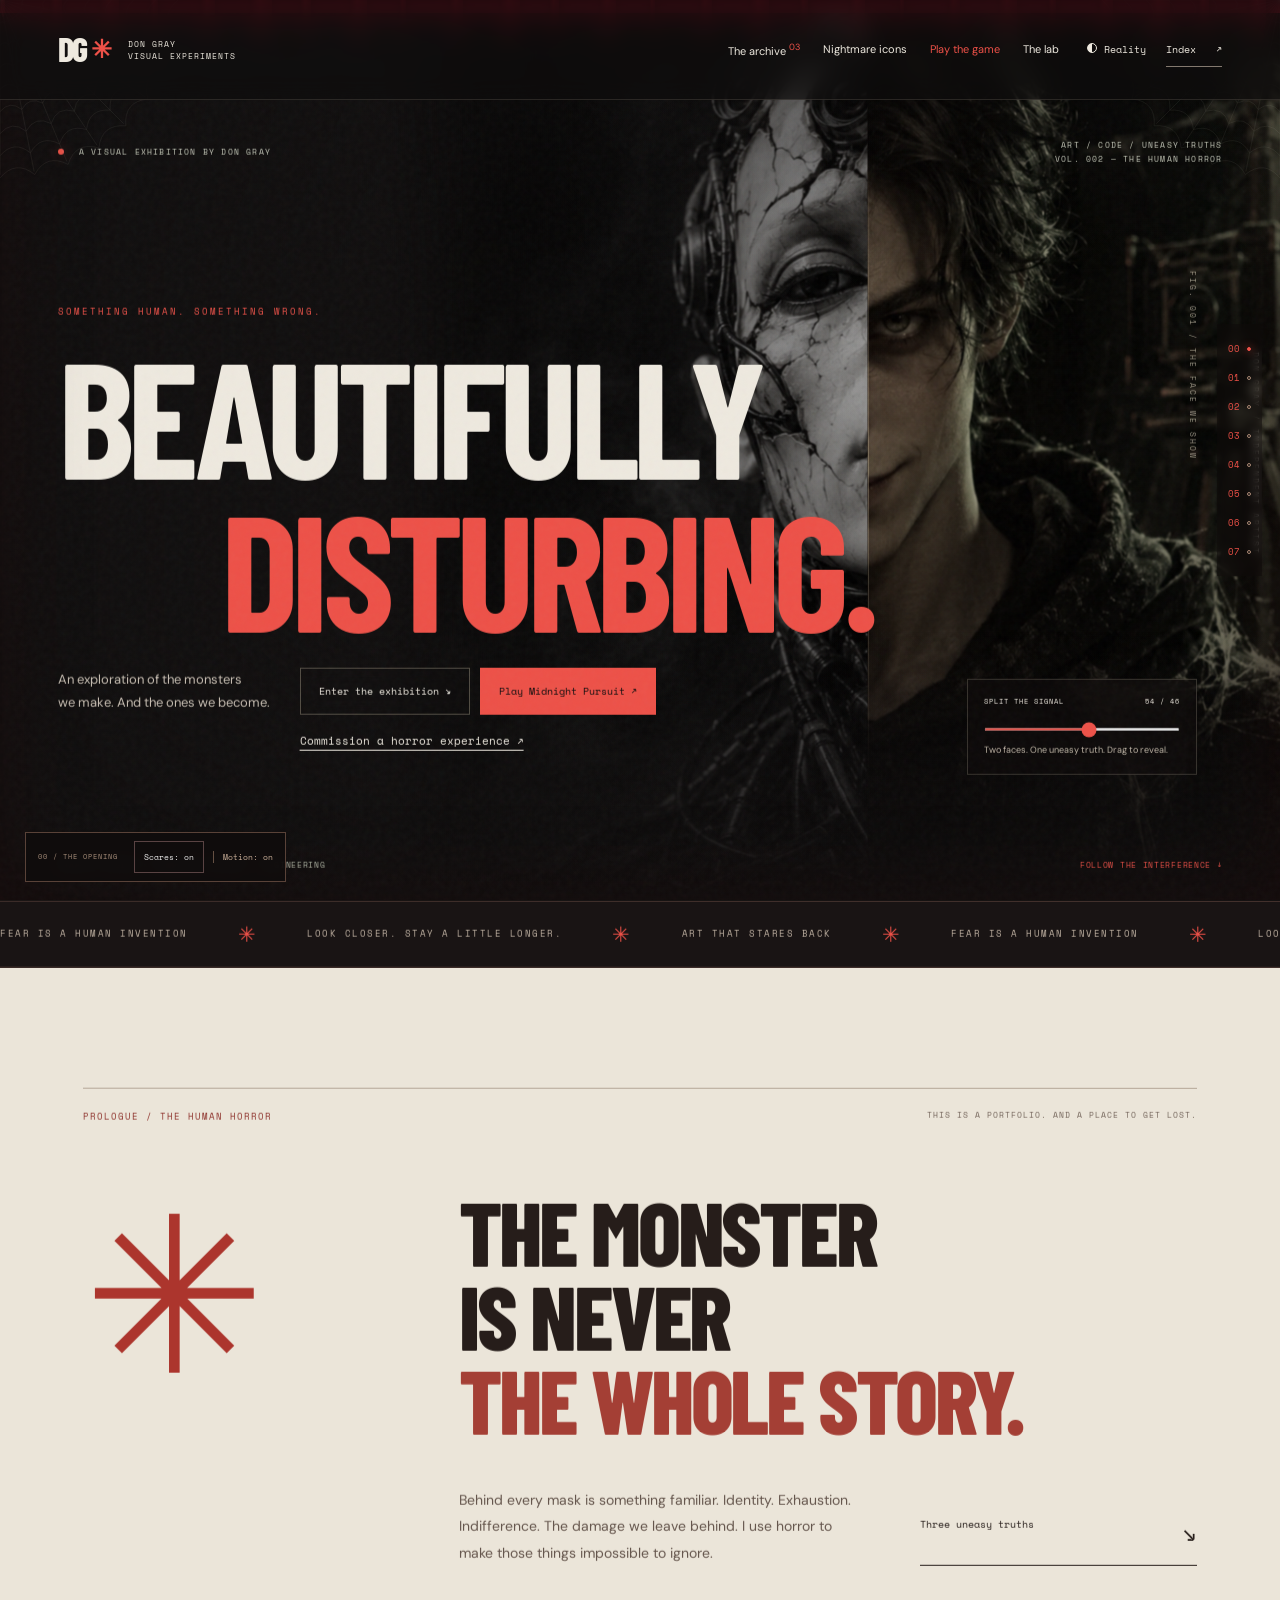
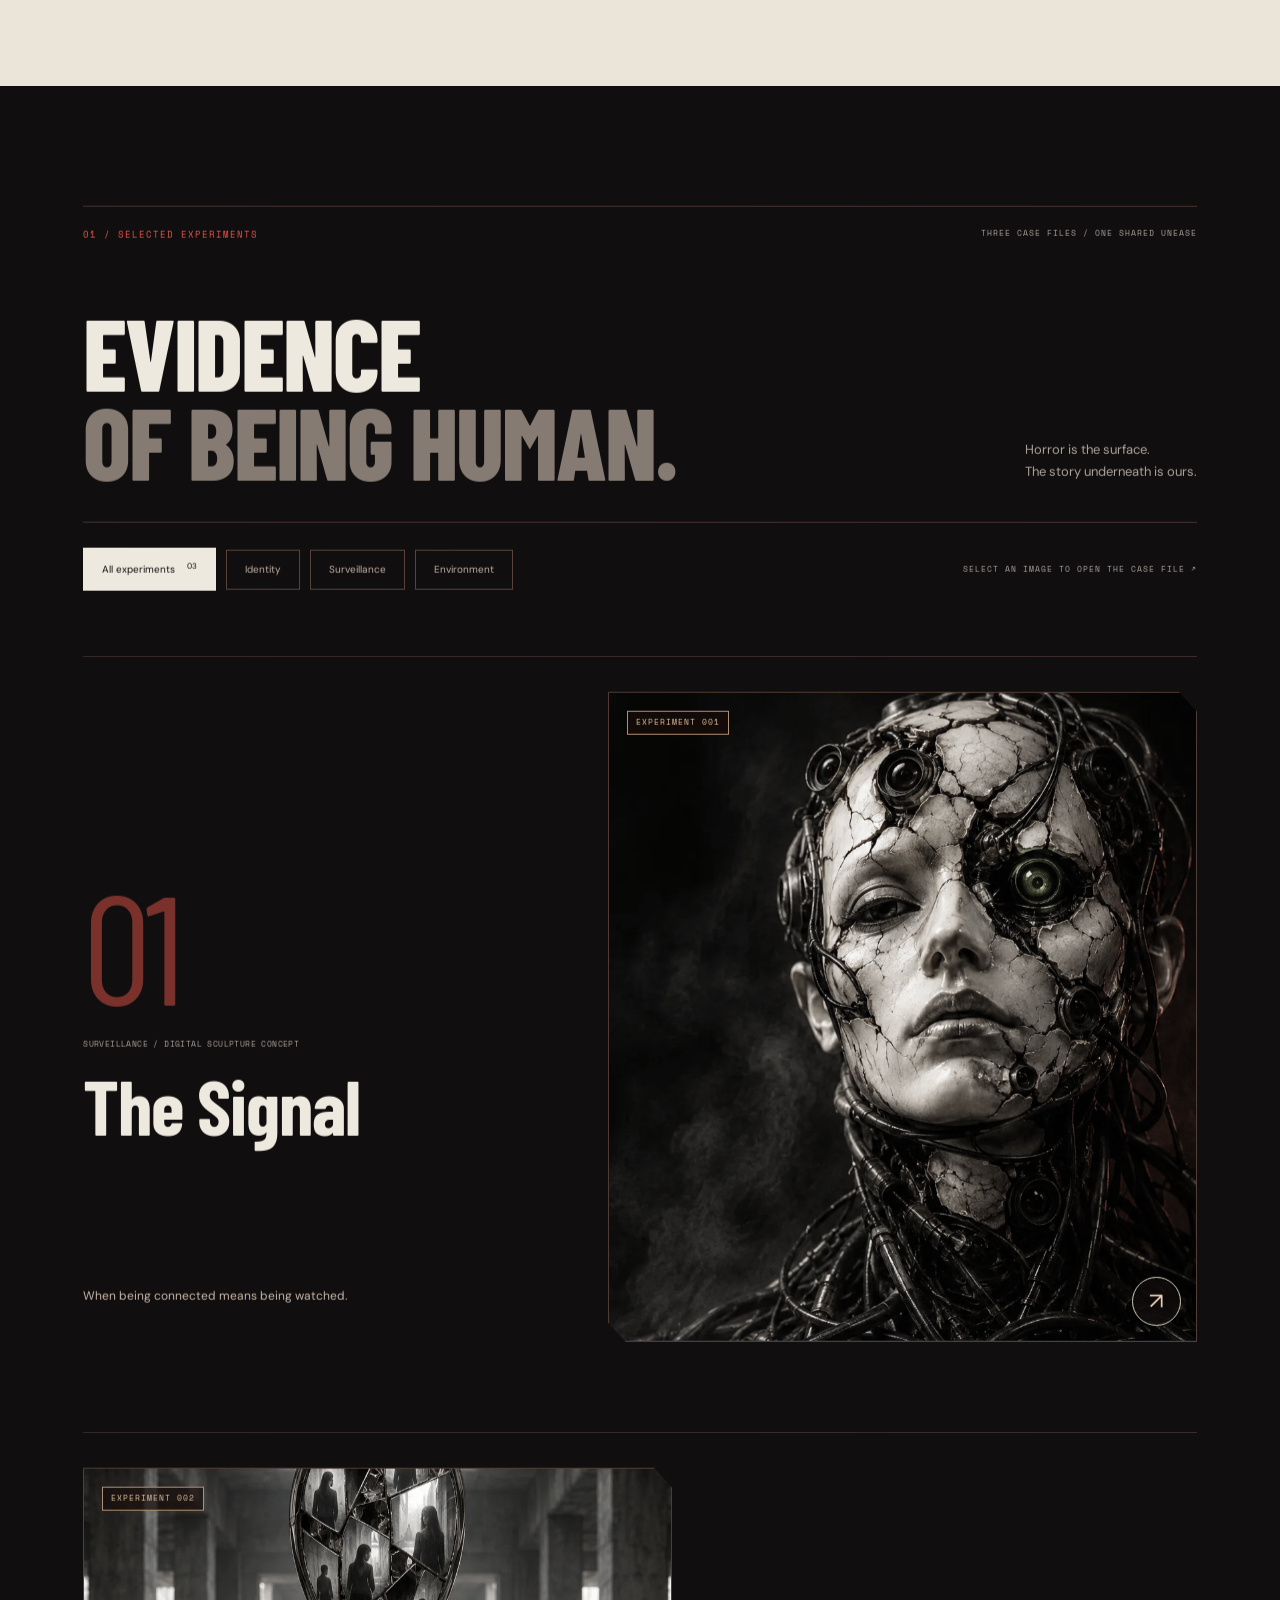
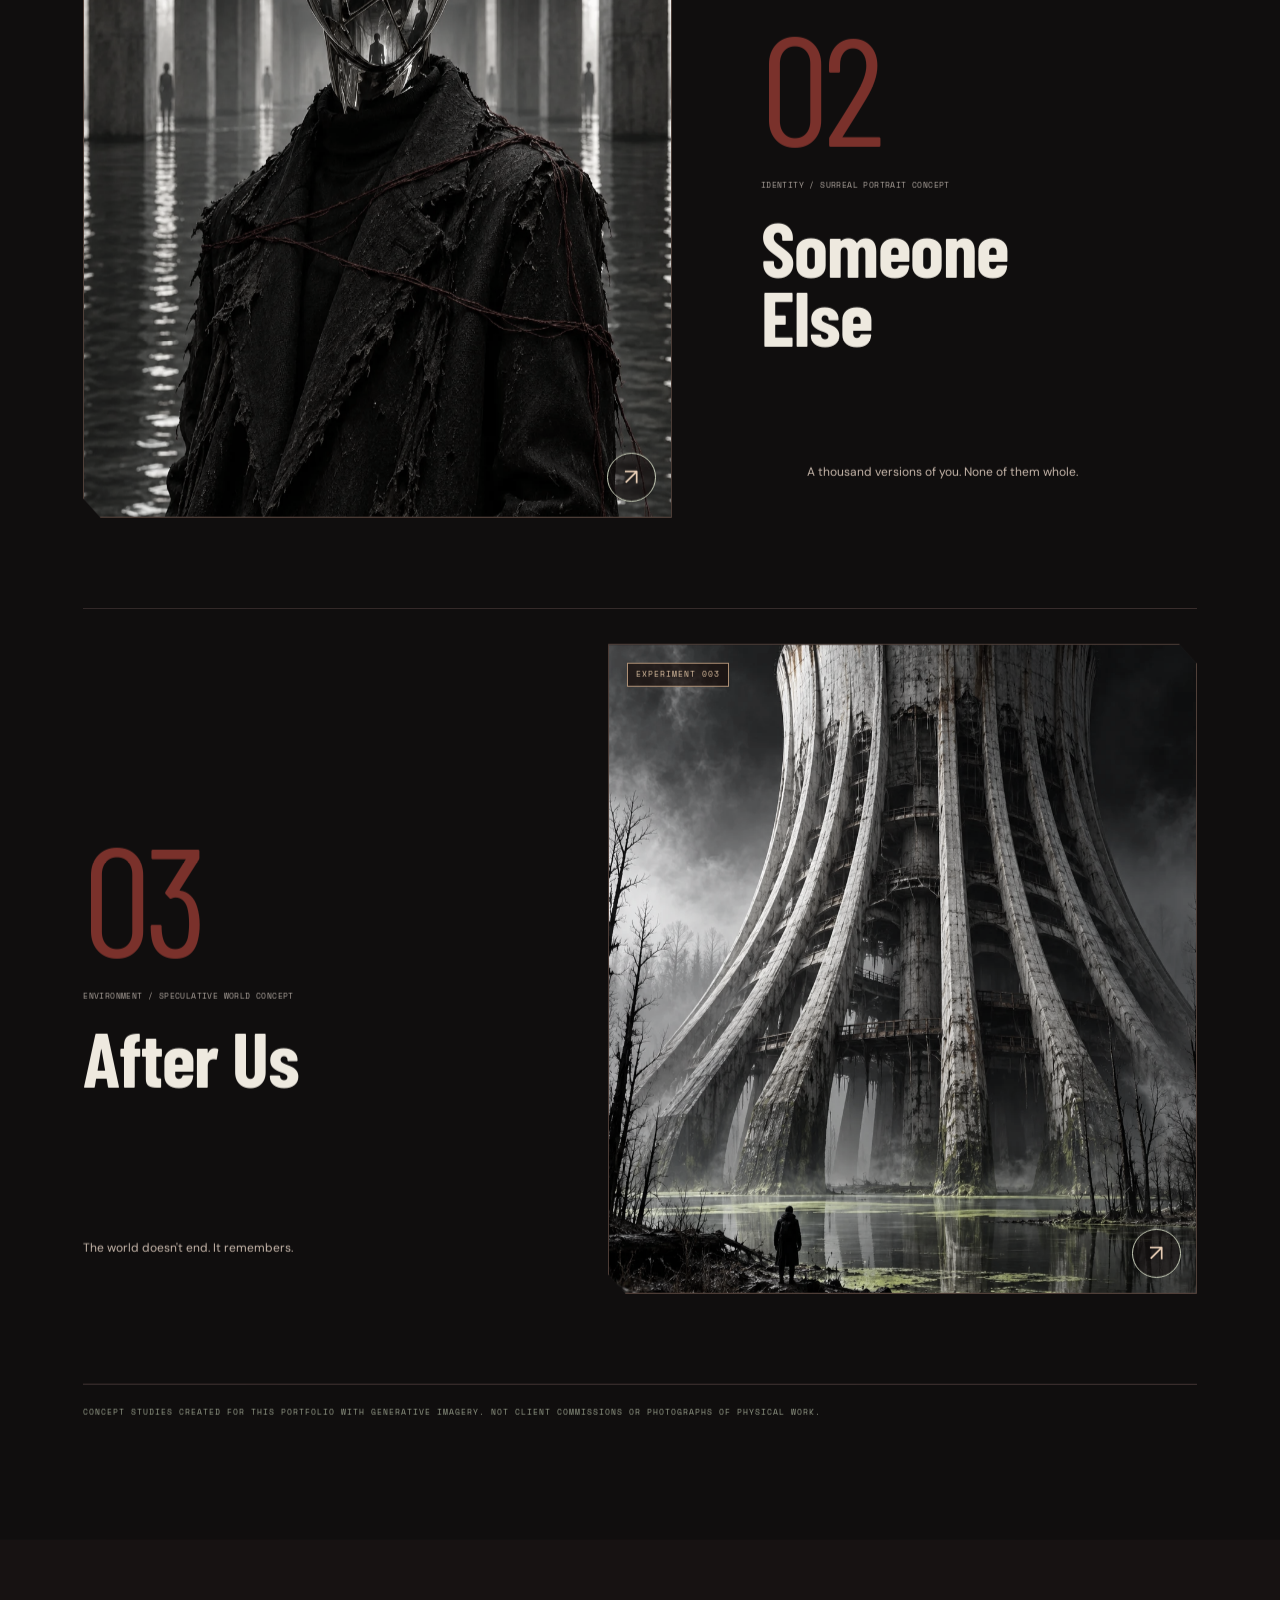
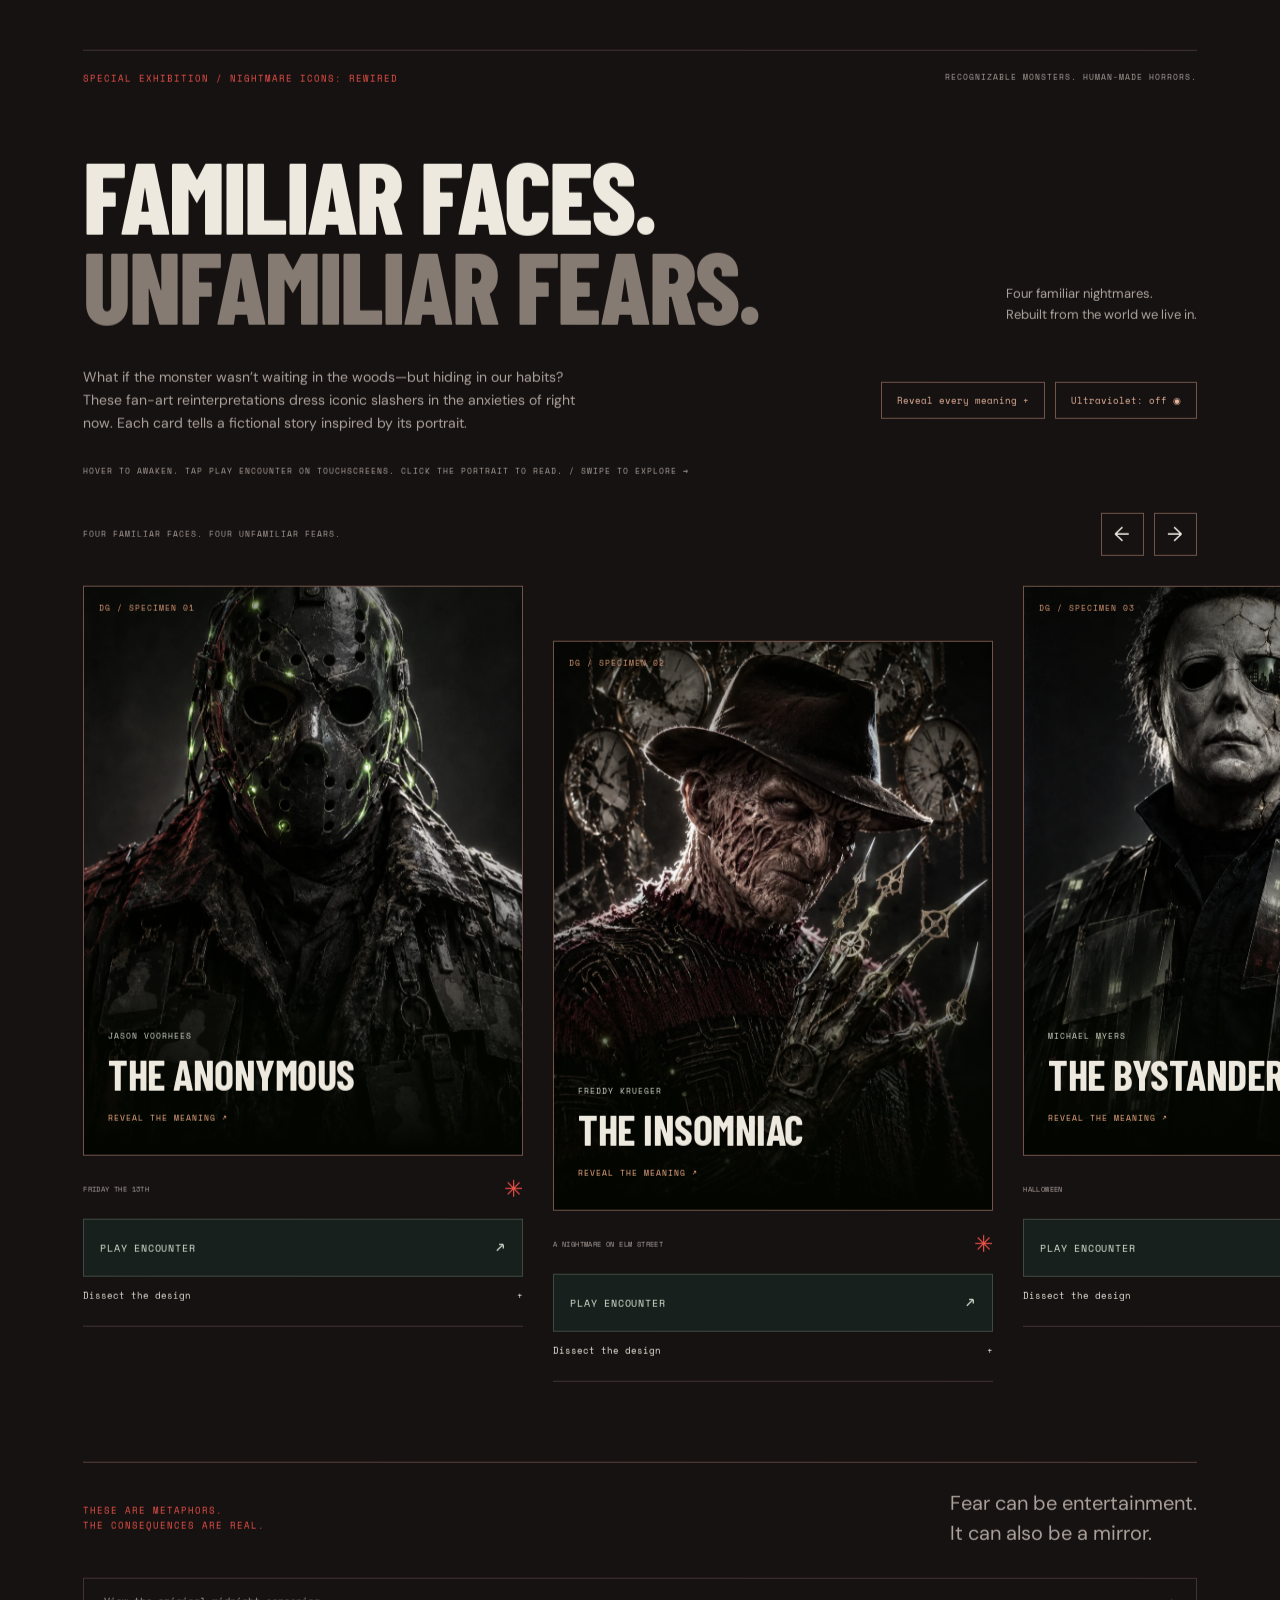
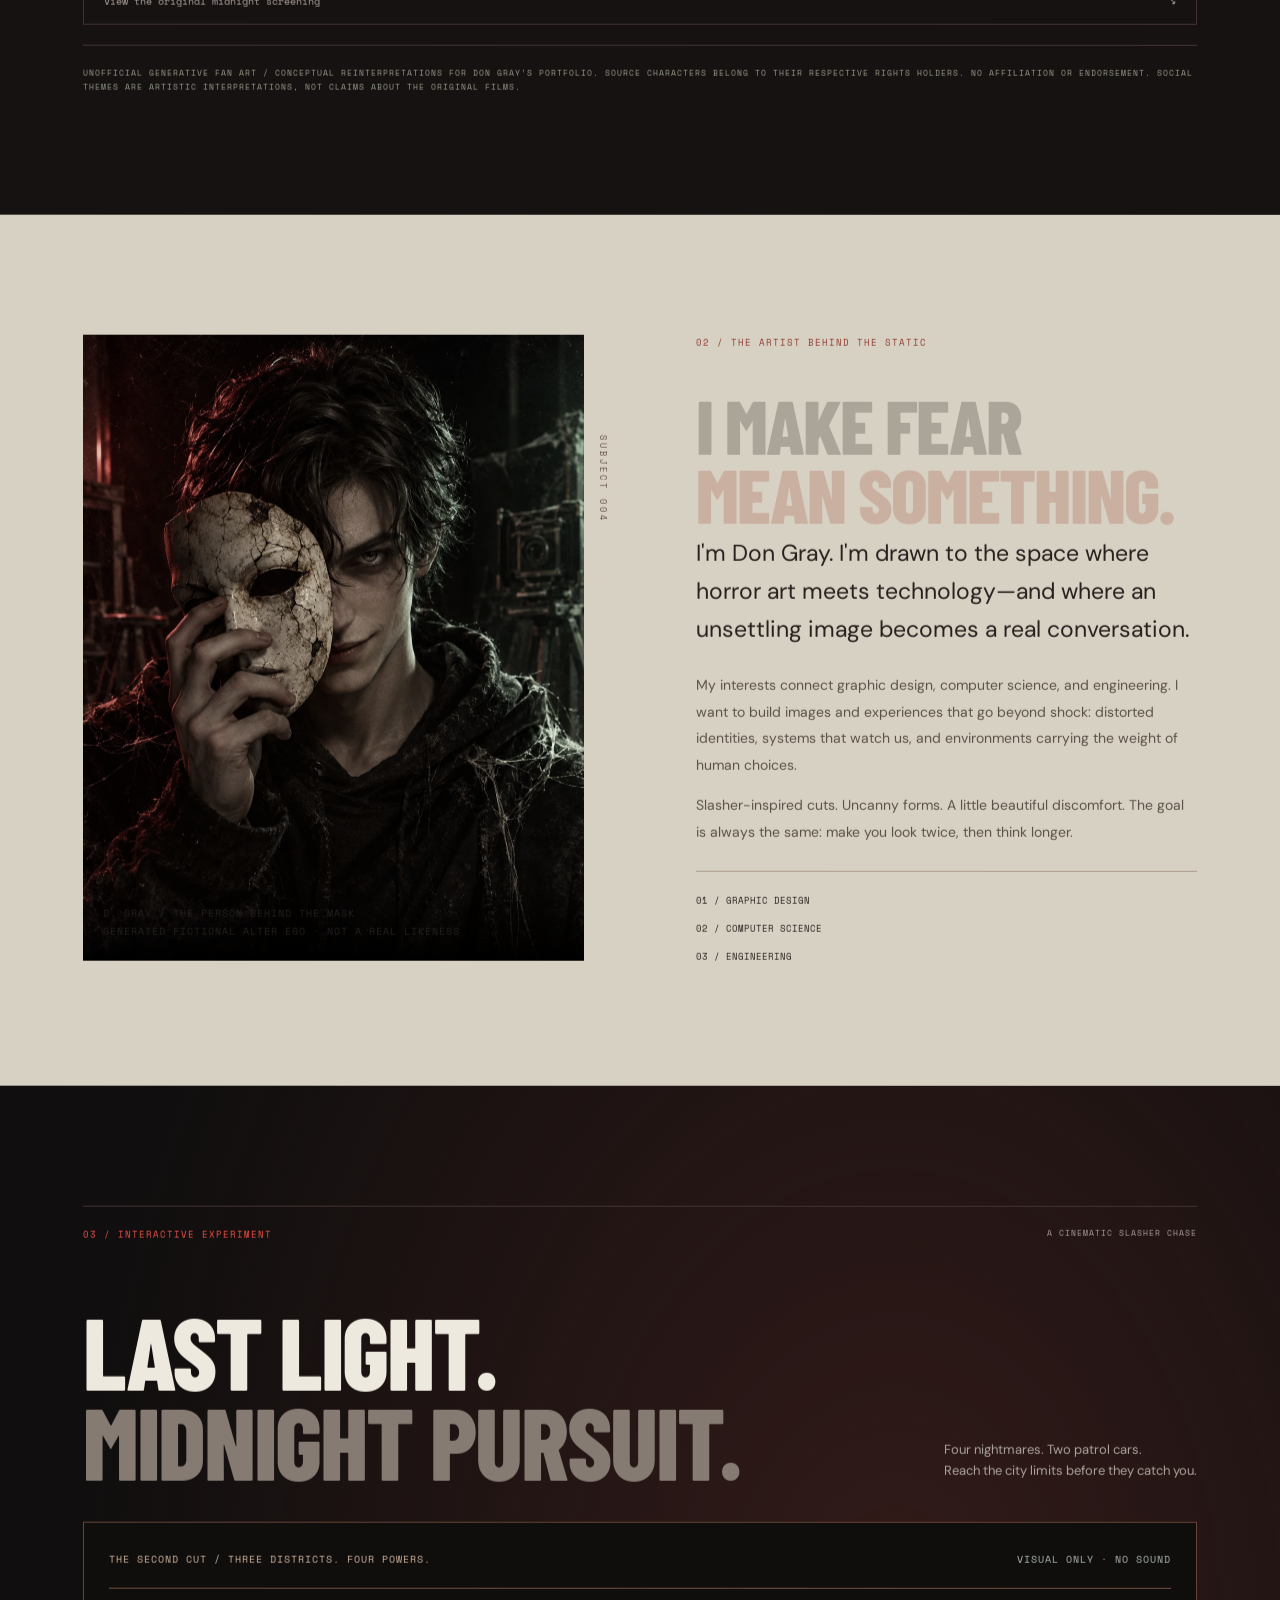
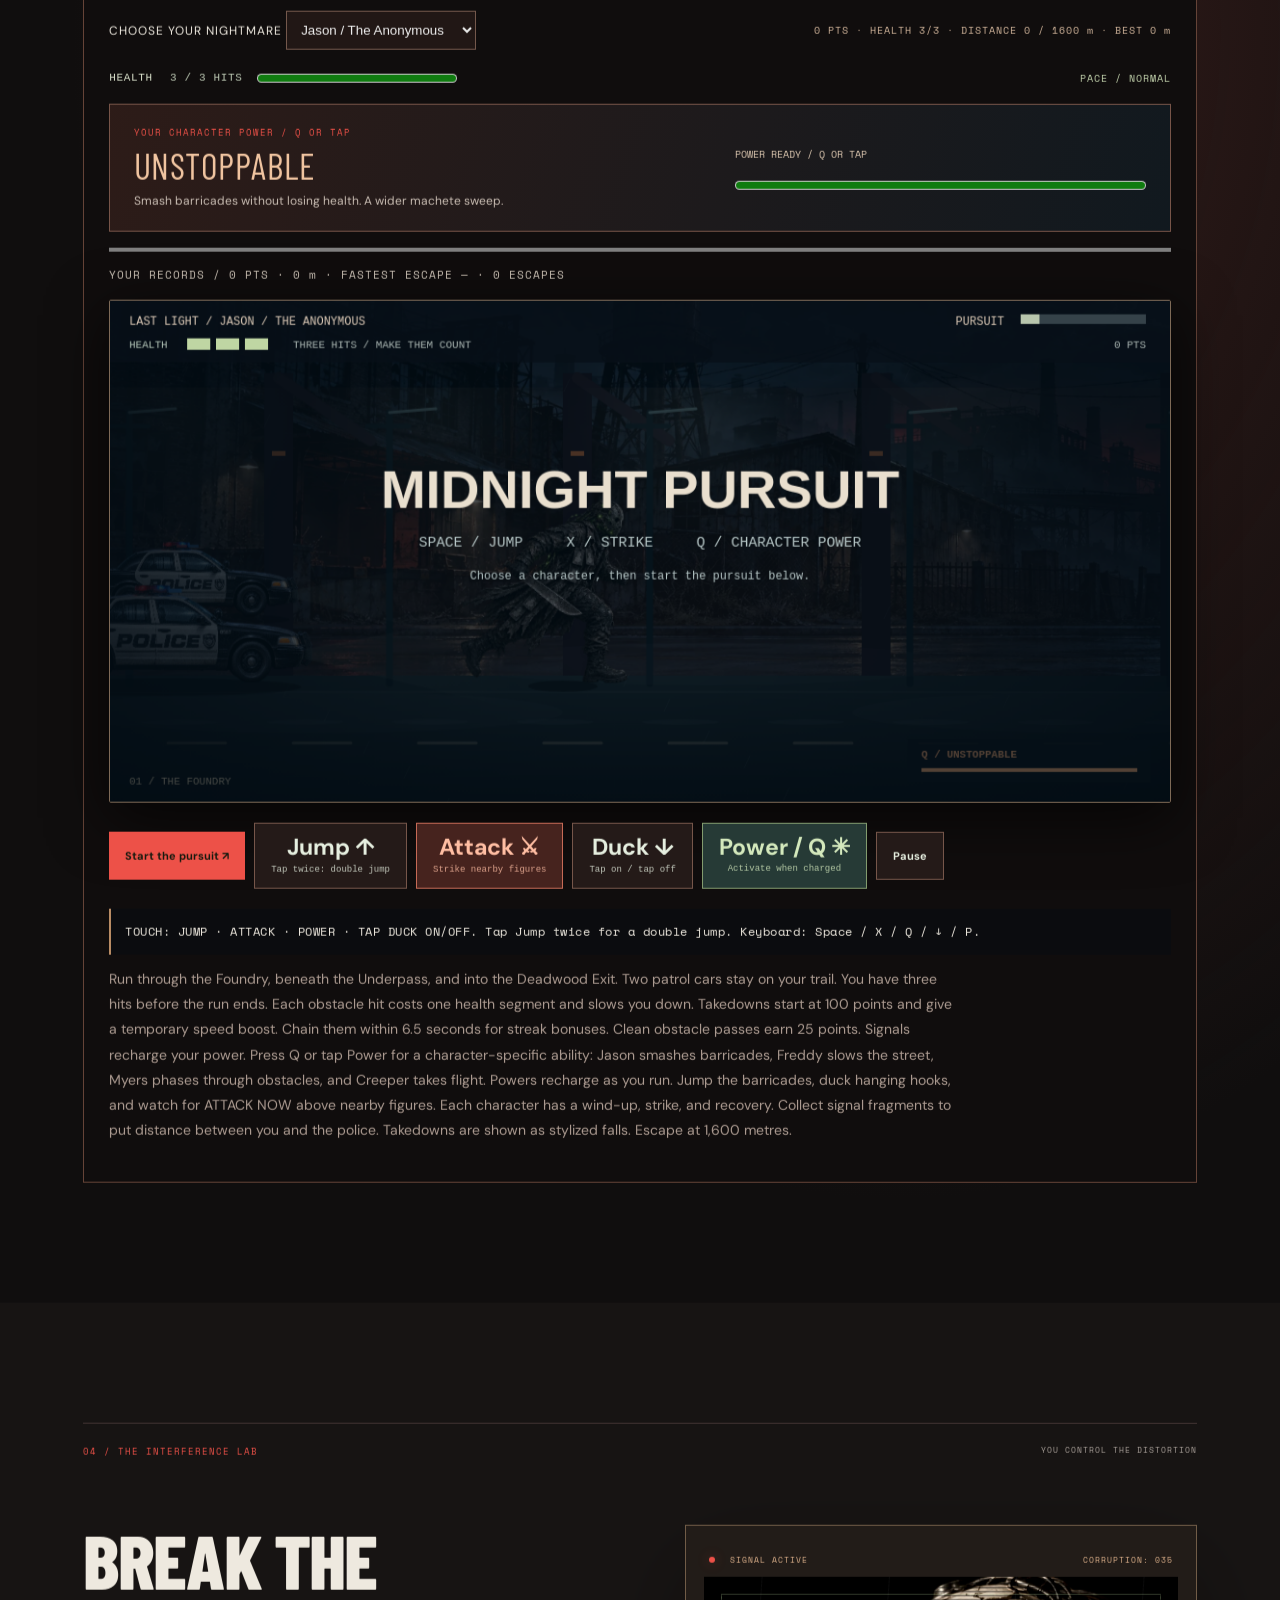
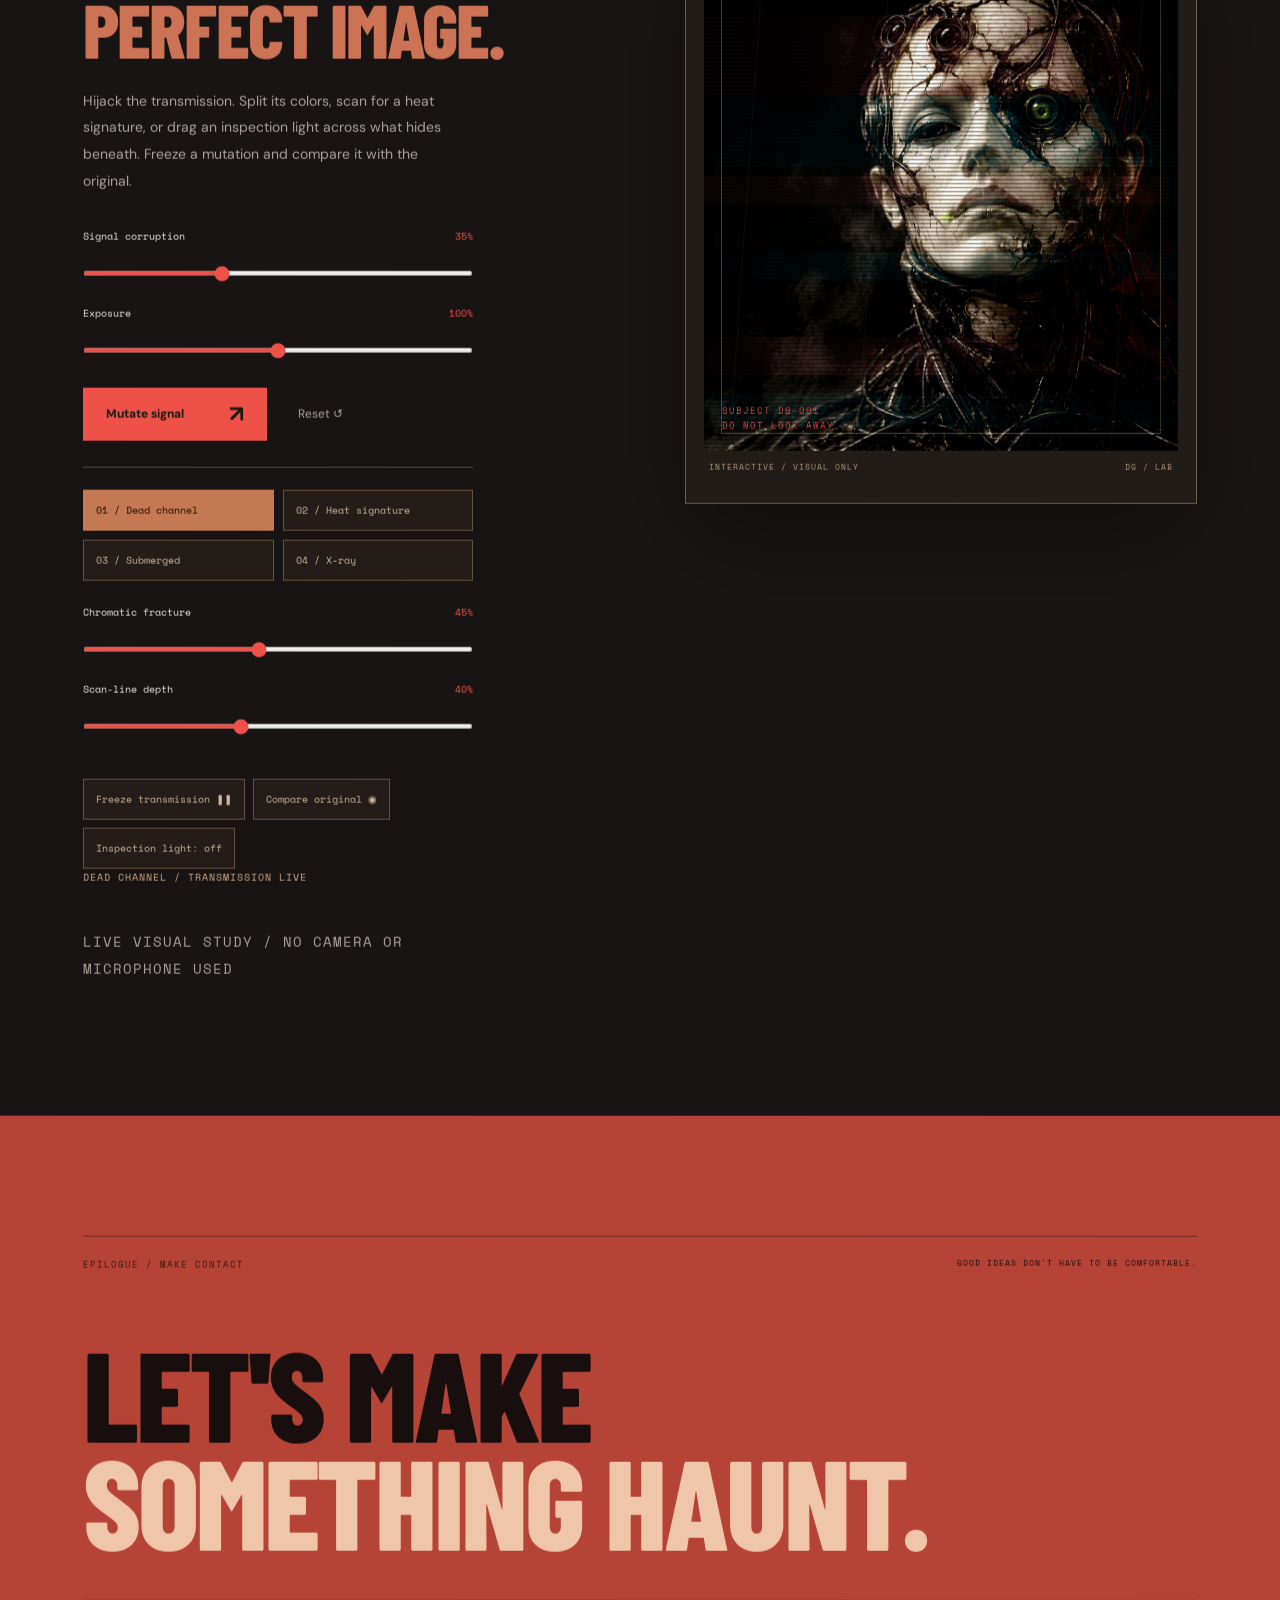
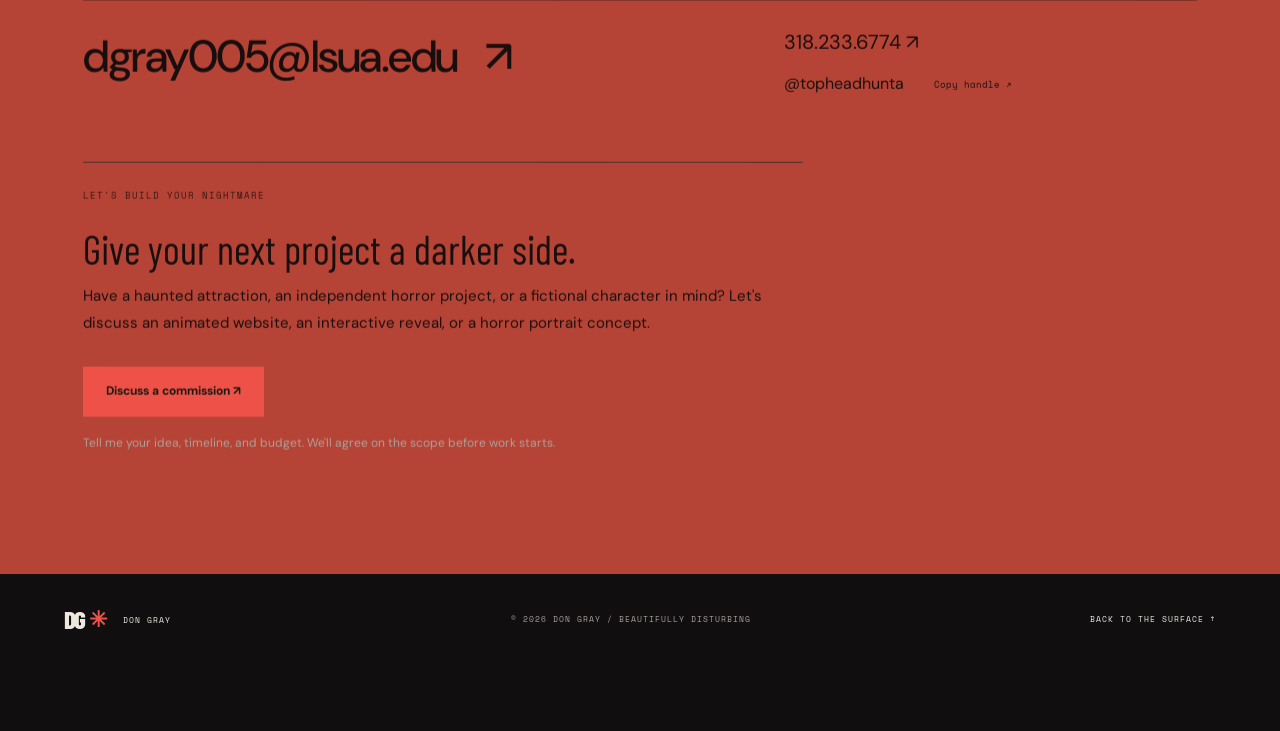
==== commit e46750b1: "Revamp Midnight Pursuit with character powers, three districts and impact-driven combat" ====
--- a/index.html
+++ b/index.html
@@ -30,7 +30,7 @@
 </div><p class="collection-note mono">CONCEPT STUDIES CREATED FOR THIS PORTFOLIO WITH GENERATIVE IMAGERY. NOT CLIENT COMMISSIONS OR PHOTOGRAPHS OF PHYSICAL WORK.</p></section>
 <section class="icons section rewired" id="icons"><div class="section-top"><p class="eyebrow">SPECIAL EXHIBITION / NIGHTMARE ICONS: REWIRED</p><span class="mono muted">RECOGNIZABLE MONSTERS. HUMAN-MADE HORRORS.</span></div><div class="title-row"><h2>FAMILIAR FACES.<br><span>UNFAMILIAR FEARS.</span></h2><p>Four familiar nightmares.<br>Rebuilt from the world we live in.</p></div><div class="exhibit-intro"><p>What if the monster wasn’t waiting in the woods—but hiding in our habits? These fan-art reinterpretations dress iconic slashers in the anxieties of right now. Each card tells a fictional story inspired by its portrait.</p><div class="exhibit-tools"><button id="reveal-all" aria-pressed="false">Reveal every meaning +</button><button id="uv-toggle" aria-pressed="false">Ultraviolet: off ◉</button></div></div><p class="mono exhibit-instruction">HOVER TO AWAKEN. TAP PLAY ENCOUNTER ON TOUCHSCREENS. CLICK THE PORTRAIT TO READ. / SWIPE TO EXPLORE →</p><div class="filmstrip-tools"><span class="mono">FOUR FAMILIAR FACES. FOUR UNFAMILIAR FEARS.</span><div><button id="filmstrip-prev" aria-label="Previous character">←</button><button id="filmstrip-next" aria-label="Next character">→</button></div></div><div class="rewired-grid" id="character-filmstrip" tabindex="0" aria-label="Character exhibition. Scroll horizontally or use the arrow buttons."><article class="specimen"><button class="specimen-flip" data-specimen="01" aria-expanded="false" aria-controls="meaning-01" aria-label="Reveal the meaning of The Anonymous, a Jason Voorhees reinterpretation"><span class="specimen-rotator"><span class="specimen-front"><img src="assets/jason-rewired.webp" alt="The black hockey mask is split by green-lit cables. Blank silhouette badges hang like trophies across his coat. The image connects hidden identity to a question: who answers for the damage when everyone can wear another face?" loading="lazy"><span class="specimen-grain" aria-hidden="true"></span><span class="specimen-index mono">DG / SPECIMEN 01</span><span class="specimen-front-copy"><span class="mono">JASON VOORHEES</span><strong>THE ANONYMOUS</strong><span class="specimen-prompt mono">REVEAL THE MEANING ↗</span></span></span><span class="specimen-back" id="meaning-01" aria-hidden="true"><span class="mono specimen-theme">ANONYMITY / ACCOUNTABILITY</span><strong class="specimen-quote">A mask is easy.<br>Accountability isn’t.</strong><span class="specimen-meaning">Every badge on his coat belongs to someone who disappeared behind a screen. Green signals travel through his cracked mask, keeping their borrowed identities alive. He has collected so many faces that he no longer remembers his own. A nightmare about anonymity becoming a hiding place for harm.</span><span class="specimen-return mono">TURN BACK ↶</span></span></span></button><div class="specimen-label"><span class="mono">FRIDAY THE 13TH</span><span aria-hidden="true">✳</span></div><details class="design-notes"><summary>Dissect the design <span>+</span></summary><p>The black hockey mask is split by green-lit cables. Blank silhouette badges hang like trophies across his coat. The image connects hidden identity to a question: who answers for the damage when everyone can wear another face?</p></details></article><article class="specimen"><button class="specimen-flip" data-specimen="02" aria-expanded="false" aria-controls="meaning-02" aria-label="Reveal the meaning of The Insomniac, a Freddy Krueger reinterpretation"><span class="specimen-rotator"><span class="specimen-front"><img src="assets/freddy-rewired.webp" alt="Broken clock faces form a halo behind his fedora. Ornate clock hands replace the familiar blades; circuitry runs through the red-and-black knit. Time and connection become physical pressures, turning the portrait into an image of exhaustion." loading="lazy"><span class="specimen-grain" aria-hidden="true"></span><span class="specimen-index mono">DG / SPECIMEN 02</span><span class="specimen-front-copy"><span class="mono">FREDDY KRUEGER</span><strong>THE INSOMNIAC</strong><span class="specimen-prompt mono">REVEAL THE MEANING ↗</span></span></span><span class="specimen-back" id="meaning-02" aria-hidden="true"><span class="mono specimen-theme">BURNOUT / THE ATTENTION ECONOMY</span><strong class="specimen-quote">Even your dreams<br>have a deadline.</strong><span class="specimen-meaning">The clocks behind him shattered when the world stopped sleeping. Now their hands grow from his glove, counting the minutes people trade for one more task, one more scroll. His sweater has become a circuit: always connected, never at rest. A nightmare built from burnout.</span><span class="specimen-return mono">TURN BACK ↶</span></span></span></button><div class="specimen-label"><span class="mono">A NIGHTMARE ON ELM STREET</span><span aria-hidden="true">✳</span></div><details class="design-notes"><summary>Dissect the design <span>+</span></summary><p>Broken clock faces form a halo behind his fedora. Ornate clock hands replace the familiar blades; circuitry runs through the red-and-black knit. Time and connection become physical pressures, turning the portrait into an image of exhaustion.</p></details></article><article class="specimen"><button class="specimen-flip" data-specimen="03" aria-expanded="false" aria-controls="meaning-03" aria-label="Reveal the meaning of The Bystander, a Michael Myers reinterpretation"><span class="specimen-rotator"><span class="specimen-front"><img src="assets/myers-rewired.webp" alt="A city glints inside one eye of the cracked white mask. Reflective panes overlap across the coveralls like armor, showing buildings but no human connection. The contrast between all that reflected life and the unreadable face gives the story its emotional distance." loading="lazy"><span class="specimen-grain" aria-hidden="true"></span><span class="specimen-index mono">DG / SPECIMEN 03</span><span class="specimen-front-copy"><span class="mono">MICHAEL MYERS</span><strong>THE BYSTANDER</strong><span class="specimen-prompt mono">REVEAL THE MEANING ↗</span></span></span><span class="specimen-back" id="meaning-03" aria-hidden="true"><span class="mono specimen-theme">DESENSITIZATION / COLLECTIVE EMPATHY</span><strong class="specimen-quote">We saw everything.<br>We felt nothing.</strong><span class="specimen-meaning">He wears a city made of reflections. Every pane on his shoulders holds another window, another life witnessed from a distance. One eye mirrors the skyline; the other stays empty. He sees everything and carries it without expression. A nightmare about witnessing so much that we stop responding.</span><span class="specimen-return mono">TURN BACK ↶</span></span></span></button><div class="specimen-label"><span class="mono">HALLOWEEN</span><span aria-hidden="true">✳</span></div><details class="design-notes"><summary>Dissect the design <span>+</span></summary><p>A city glints inside one eye of the cracked white mask. Reflective panes overlap across the coveralls like armor, showing buildings but no human connection. The contrast between all that reflected life and the unreadable face gives the story its emotional distance.</p></details></article><article class="specimen"><button class="specimen-flip" data-specimen="04" aria-expanded="false" aria-controls="meaning-04" aria-label="Reveal the meaning of The Consumer, a The Creeper reinterpretation"><span class="specimen-rotator"><span class="specimen-front"><img src="assets/creeper-rewired.webp" alt="The wide-brimmed hat and heavy coat are patched with rusted panels, pale torn strips, and dark fragments. Green vines cross their surface; smoke fills the background. Decay and new growth coexist, making the environmental theme visible in the costume itself." loading="lazy"><span class="specimen-grain" aria-hidden="true"></span><span class="specimen-index mono">DG / SPECIMEN 04</span><span class="specimen-front-copy"><span class="mono">THE CREEPER</span><strong>THE CONSUMER</strong><span class="specimen-prompt mono">REVEAL THE MEANING ↗</span></span></span><span class="specimen-back" id="meaning-04" aria-hidden="true"><span class="mono specimen-theme">EXPLOITATION / ENVIRONMENTAL COST</span><strong class="specimen-quote">Nothing is enough.<br>Everything is fuel.</strong><span class="specimen-meaning">He builds his coat from whatever the city throws away: corroded plates, torn strips, broken fragments. With every discarded thing, he grows harder to recognize beneath it. Vines push through the seams while smoke rises behind him. A nightmare about consumption leaving a body the planet must carry.</span><span class="specimen-return mono">TURN BACK ↶</span></span></span></button><div class="specimen-label"><span class="mono">JEEPERS CREEPERS</span><span aria-hidden="true">✳</span></div><details class="design-notes"><summary>Dissect the design <span>+</span></summary><p>The wide-brimmed hat and heavy coat are patched with rusted panels, pale torn strips, and dark fragments. Green vines cross their surface; smoke fills the background. Decay and new growth coexist, making the environmental theme visible in the costume itself.</p></details></article></div><div class="exhibit-end"><span class="mono">THESE ARE METAPHORS.<br>THE CONSEQUENCES ARE REAL.</span><p>Fear can be entertainment.<br>It can also be a mirror.</p></div><details class="original-study"><summary>View the original midnight screening <span>↘</span></summary><img src="assets/nightmare-icons.webp" alt="Original generative ensemble fan art of Jason, Freddy, Michael Myers, and the Creeper in an abandoned theater" loading="lazy"></details><p class="collection-note mono">UNOFFICIAL GENERATIVE FAN ART / CONCEPTUAL REINTERPRETATIONS FOR DON GRAY’S PORTFOLIO. SOURCE CHARACTERS BELONG TO THEIR RESPECTIVE RIGHTS HOLDERS. NO AFFILIATION OR ENDORSEMENT. SOCIAL THEMES ARE ARTISTIC INTERPRETATIONS, NOT CLAIMS ABOUT THE ORIGINAL FILMS.</p></section>
 <section class="about section" id="about"><figure class="artist-portrait" tabindex="0" role="button" aria-label="Awaken the fictional artist portrait"><img src="assets/artist-alter-ego.webp" alt="Fictional horror alter ego of Don Gray, half hidden behind a cracked ivory mask"><figcaption class="mono">D. GRAY / THE PERSON BEHIND THE MASK<br>GENERATED FICTIONAL ALTER EGO · NOT A REAL LIKENESS</figcaption></figure><div class="about-copy"><p class="eyebrow">02 / THE ARTIST BEHIND THE STATIC</p><h2>I MAKE FEAR<br><em>MEAN SOMETHING.</em></h2><p class="large-copy">I'm Don Gray. I'm drawn to the space where horror art meets technology—and where an unsettling image becomes a real conversation.</p><p>My interests connect graphic design, computer science, and engineering. I want to build images and experiences that go beyond shock: distorted identities, systems that watch us, and environments carrying the weight of human choices.</p><p>Slasher-inspired cuts. Uncanny forms. A little beautiful discomfort. The goal is always the same: make you look twice, then think longer.</p><div class="discipline"><span>01 / GRAPHIC DESIGN</span><span>02 / COMPUTER SCIENCE</span><span>03 / ENGINEERING</span></div></div></section>
-<section class="section" id="projects"><div class="section-top"><p class="eyebrow">03 / INTERACTIVE EXPERIMENT</p><span class="mono muted">A CINEMATIC SLASHER CHASE</span></div><div class="title-row"><h2>LAST LIGHT.<br><span>MIDNIGHT PURSUIT.</span></h2><p>Four nightmares. Two patrol cars.<br>Reach the city limits before they catch you.</p></div><div class="game-shell"><div class="game-toolbar"><label>Choose your nightmare <select id="runner-character"><option value="0">Jason / The Anonymous</option><option value="1">Freddy / The Insomniac</option><option value="2">Myers / The Bystander</option><option value="3">Creeper / The Consumer</option></select></label><span class="mono" id="runner-score" role="status">DISTANCE 0 / 1600 m · TAKEDOWNS 0</span></div><div class="game-vitals"><label for="runner-health">HEALTH <span id="runner-health-text">3 / 3 HITS</span></label><meter id="runner-health" min="0" max="3" value="3" low="1" high="2" optimum="3" aria-valuetext="3 hits remaining">3 of 3</meter><span class="mono" id="runner-speed">PACE / NORMAL</span></div><div class="pursuit-records mono" id="pursuit-records">YOUR RECORDS / Loading…</div><canvas id="runner" width="1100" height="520" tabindex="0" aria-label="Last Light Midnight Pursuit. Space or up arrow jumps and double jumps. X or J attacks nearby adult figures. Down ducks, P pauses. Two police cars pursue you. Reach 1600 metres to escape."></canvas><div class="game-actions"><button class="button acid" id="runner-start">Start the pursuit ↗</button><button class="button" id="runner-jump"><span>Jump ↑</span><small>Tap twice: double jump</small></button><button class="button" id="runner-attack"><span>Attack ⚔</span><small>Strike nearby figures</small></button><button class="button" id="runner-duck" aria-pressed="false"><span>Duck ↓</span><small>Tap on / tap off</small></button><button class="button" id="runner-pause">Pause</button></div><p class="mono" id="runner-message" role="status">TOUCH: JUMP · ATTACK · TAP DUCK ON/OFF. Tap Jump twice for a double jump. Keyboard: Space / X / ↓ / P.</p><section class="run-report" id="run-report" hidden aria-labelledby="run-report-title"><div class="report-heading"><div><p class="eyebrow">MIDNIGHT PURSUIT / YOUR CASE FILE</p><h3 id="run-report-title">The night is over.</h3></div><span class="report-stamp" id="report-rank"></span></div><p id="report-character" class="mono"></p><dl class="report-stats" id="report-stats"></dl><p id="report-record" class="mono"></p><div class="report-actions"><button class="button acid" id="report-retry">Run another night ↗</button><button class="button" id="report-share">Share result ↗</button><button class="button" id="report-download">Save result image ↓</button></div><p id="report-feedback" role="status" class="mono"></p><label id="report-copy-wrap" hidden>Copy your result<textarea id="report-copy" readonly rows="4"></textarea></label><p class="record-note">Records stay in this browser, for each character. No account needed.</p></section><p class="game-note">A deserted industrial town. Two patrol cars closing in. You have three hits before the run ends. Each obstacle hit costs one health segment and slows you down. Every takedown earns 100 points and a temporary speed boost. You get a clear run-up before each encounter. Jump the barricades, duck hanging hooks, and watch for ATTACK NOW above nearby figures. Each character has a wind-up, strike, and recovery. Collect signal fragments to put distance between you and the police. Takedowns are shown as stylized falls. Escape at 1,600 metres.</p></div></section><section class="lab section" id="lab"><div class="section-top"><p class="eyebrow">04 / THE INTERFERENCE LAB</p><span class="mono muted">YOU CONTROL THE DISTORTION</span></div><div class="lab-grid"><div><h2>BREAK THE<br><em>PERFECT IMAGE.</em></h2><p>Hijack the transmission. Split its colors, scan for a heat signature, or drag an inspection light across what hides beneath. Freeze a mutation and compare it with the original.</p><div class="controls"><label for="distortion">Signal corruption <output id="distortion-value">35%</output></label><input id="distortion" type="range" min="0" max="100" value="35"><label for="exposure">Exposure <output id="exposure-value">100%</output></label><input id="exposure" type="range" min="50" max="150" value="100"><div class="lab-actions"><button class="button acid" id="randomize">Mutate signal <span>↗</span></button><button class="reset" id="reset">Reset ↺</button></div></div><p class="mono lab-note">LIVE VISUAL STUDY / NO CAMERA OR MICROPHONE USED</p></div><div class="lab-monitor"><div class="monitor-top mono"><span><i class="dot"></i> SIGNAL ACTIVE</span><span id="signal-readout">CORRUPTION: 035</span></div><div class="signal-stage" id="signal-stage"><img src="assets/signal.webp" alt="Interactive version of The Signal with adjustable distortion and exposure"><div class="signal-slice" aria-hidden="true"></div><div class="scanlines" aria-hidden="true"></div><div class="crosshair" aria-hidden="true">+</div><span class="monitor-label mono">SUBJECT DG—001<br>DO NOT LOOK AWAY.</span></div><div class="monitor-bottom mono"><span>INTERACTIVE / VISUAL ONLY</span><span>DG / LAB</span></div></div></div></section>
+<section class="section" id="projects"><div class="section-top"><p class="eyebrow">03 / INTERACTIVE EXPERIMENT</p><span class="mono muted">A CINEMATIC SLASHER CHASE</span></div><div class="title-row"><h2>LAST LIGHT.<br><span>MIDNIGHT PURSUIT.</span></h2><p>Four nightmares. Two patrol cars.<br>Reach the city limits before they catch you.</p></div><div class="game-shell"><div class="pursuit-edition mono"><span>THE SECOND CUT / THREE DISTRICTS. FOUR POWERS.</span><span>VISUAL ONLY · NO SOUND</span></div><div class="game-toolbar"><label>Choose your nightmare <select id="runner-character"><option value="0">Jason / The Anonymous</option><option value="1">Freddy / The Insomniac</option><option value="2">Myers / The Bystander</option><option value="3">Creeper / The Consumer</option></select></label><span class="mono" id="runner-score" role="status">DISTANCE 0 / 1600 m · TAKEDOWNS 0</span></div><div class="game-vitals"><label for="runner-health">HEALTH <span id="runner-health-text">3 / 3 HITS</span></label><meter id="runner-health" min="0" max="3" value="3" low="1" high="2" optimum="3" aria-valuetext="3 hits remaining">3 of 3</meter><span class="mono" id="runner-speed">PACE / NORMAL</span></div><div class="power-profile"><div><p class="eyebrow">YOUR CHARACTER POWER / Q OR TAP</p><h3 id="runner-power-name">UNSTOPPABLE</h3><p id="runner-power-description">Smash barricades without losing health. A wider machete sweep.</p></div><div class="power-charge"><label for="runner-energy" id="runner-power-status">POWER READY / Q OR TAP</label><meter id="runner-energy" min="0" max="100" value="100">100%</meter></div></div><label class="sr-only" for="runner-route">Escape route progress</label><progress id="runner-route" value="0" max="1600">0 / 1600</progress><div class="pursuit-records mono" id="pursuit-records">YOUR RECORDS / Loading…</div><canvas id="runner" width="1100" height="520" tabindex="0" aria-label="Last Light Midnight Pursuit. Space or up arrow jumps and double jumps. X or J attacks nearby adult figures. Down ducks, Q activates your character power, P pauses. Two police cars pursue you. Reach 1600 metres to escape."></canvas><div class="game-actions"><button class="button acid" id="runner-start">Start the pursuit ↗</button><button class="button" id="runner-jump"><span>Jump ↑</span><small>Tap twice: double jump</small></button><button class="button" id="runner-attack"><span>Attack ⚔</span><small>Strike nearby figures</small></button><button class="button" id="runner-duck" aria-pressed="false"><span>Duck ↓</span><small>Tap on / tap off</small></button><button class="button" id="runner-special"><span>Power / Q ✳</span><small>Activate when charged</small></button><button class="button" id="runner-pause">Pause</button></div><p class="mono" id="runner-message" role="status">TOUCH: JUMP · ATTACK · POWER · TAP DUCK ON/OFF. Tap Jump twice for a double jump. Keyboard: Space / X / Q / ↓ / P.</p><section class="run-report" id="run-report" hidden aria-labelledby="run-report-title"><div class="report-heading"><div><p class="eyebrow">MIDNIGHT PURSUIT / YOUR CASE FILE</p><h3 id="run-report-title">The night is over.</h3></div><span class="report-stamp" id="report-rank"></span></div><p id="report-character" class="mono"></p><dl class="report-stats" id="report-stats"></dl><p id="report-record" class="mono"></p><div class="report-actions"><button class="button acid" id="report-retry">Run another night ↗</button><button class="button" id="report-share">Share result ↗</button><button class="button" id="report-download">Save result image ↓</button></div><p id="report-feedback" role="status" class="mono"></p><label id="report-copy-wrap" hidden>Copy your result<textarea id="report-copy" readonly rows="4"></textarea></label><p class="record-note">Records stay in this browser, for each character. No account needed.</p></section><p class="game-note">Run through the Foundry, beneath the Underpass, and into the Deadwood Exit. Two patrol cars stay on your trail. You have three hits before the run ends. Each obstacle hit costs one health segment and slows you down. Takedowns start at 100 points and give a temporary speed boost. Chain them within 6.5 seconds for streak bonuses. Clean obstacle passes earn 25 points. Signals recharge your power. Press Q or tap Power for a character-specific ability: Jason smashes barricades, Freddy slows the street, Myers phases through obstacles, and Creeper takes flight. Powers recharge as you run. Jump the barricades, duck hanging hooks, and watch for ATTACK NOW above nearby figures. Each character has a wind-up, strike, and recovery. Collect signal fragments to put distance between you and the police. Takedowns are shown as stylized falls. Escape at 1,600 metres.</p></div></section><section class="lab section" id="lab"><div class="section-top"><p class="eyebrow">04 / THE INTERFERENCE LAB</p><span class="mono muted">YOU CONTROL THE DISTORTION</span></div><div class="lab-grid"><div><h2>BREAK THE<br><em>PERFECT IMAGE.</em></h2><p>Hijack the transmission. Split its colors, scan for a heat signature, or drag an inspection light across what hides beneath. Freeze a mutation and compare it with the original.</p><div class="controls"><label for="distortion">Signal corruption <output id="distortion-value">35%</output></label><input id="distortion" type="range" min="0" max="100" value="35"><label for="exposure">Exposure <output id="exposure-value">100%</output></label><input id="exposure" type="range" min="50" max="150" value="100"><div class="lab-actions"><button class="button acid" id="randomize">Mutate signal <span>↗</span></button><button class="reset" id="reset">Reset ↺</button></div></div><p class="mono lab-note">LIVE VISUAL STUDY / NO CAMERA OR MICROPHONE USED</p></div><div class="lab-monitor"><div class="monitor-top mono"><span><i class="dot"></i> SIGNAL ACTIVE</span><span id="signal-readout">CORRUPTION: 035</span></div><div class="signal-stage" id="signal-stage"><img src="assets/signal.webp" alt="Interactive version of The Signal with adjustable distortion and exposure"><div class="signal-slice" aria-hidden="true"></div><div class="scanlines" aria-hidden="true"></div><div class="crosshair" aria-hidden="true">+</div><span class="monitor-label mono">SUBJECT DG—001<br>DO NOT LOOK AWAY.</span></div><div class="monitor-bottom mono"><span>INTERACTIVE / VISUAL ONLY</span><span>DG / LAB</span></div></div></div></section>
 <section class="contact section" id="contact"><div class="section-top"><p class="eyebrow">EPILOGUE / MAKE CONTACT</p><span class="mono">GOOD IDEAS DON'T HAVE TO BE COMFORTABLE.</span></div><h2>LET'S MAKE<br><em>SOMETHING HAUNT.</em></h2><div class="contact-grid"><a class="email" href="mailto:dgray005@lsua.edu">dgray005@lsua.edu <span>↗</span></a><div><a href="tel:+13182336774">318.233.6774 ↗</a><button id="copy-handle" data-handle="topheadhunta">@topheadhunta <span>Copy handle ↗</span></button><p class="mono" id="copy-status" role="status"></p></div></div><div class="commission-invite"><p class="eyebrow">LET'S BUILD YOUR NIGHTMARE</p><h3>Give your next project a darker side.</h3><p>Have a haunted attraction, an independent horror project, or a fictional character in mind? Let's discuss an animated website, an interactive reveal, or a horror portrait concept.</p><a class="button acid" href="mailto:dgray005@lsua.edu?subject=Horror%20experience%20inquiry">Discuss a commission ↗</a><p class="record-note">Tell me your idea, timeline, and budget. We'll agree on the scope before work starts.</p></div></section>
 </main><nav class="chapter-rail" aria-label="Exhibition chapters"><a href="#home" aria-label="Opening" class="active"><span>00</span><i></i></a><a href="#manifesto" aria-label="Prologue"><span>01</span><i></i></a><a href="#work" aria-label="Selected experiments"><span>02</span><i></i></a><a href="#icons" aria-label="Nightmare icons"><span>03</span><i></i></a><a href="#about" aria-label="The artist"><span>04</span><i></i></a><a href="#projects" aria-label="The game"><span>05</span><i></i></a><a href="#lab" aria-label="Interference lab"><span>06</span><i></i></a><a href="#contact" aria-label="Contact"><span>07</span><i></i></a></nav><div class="exhibition-controls" aria-label="Exhibition settings"><span class="mono" id="chapter-readout">00 / THE OPENING</span></div><footer><a class="brand" href="#home">DG<span class="brand-cross">✳</span><small>DON GRAY</small></a><p class="mono">© <span id="year">2026</span> DON GRAY / BEAUTIFULLY DISTURBING</p><button id="scare-toggle" aria-pressed="true">Scares: on</button><button id="motion-toggle" aria-pressed="false">Motion: on</button><a href="#home" class="mono">BACK TO THE SURFACE ↑</a></footer>
 <dialog id="case-file" aria-labelledby="case-title"><button class="dialog-close" aria-label="Close case file">Close ×</button><div class="case-grid"><img id="case-image" src="assets/signal.webp" alt=""><div class="case-copy"><p class="eyebrow" id="case-number"></p><h2 id="case-title"></h2><p class="large-copy" id="case-subtitle"></p><h3>THE UNEASY TRUTH</h3><p id="case-meaning"></p><h3>VISUAL LANGUAGE</h3><p id="case-process"></p><p class="mono collection-note">GENERATIVE CONCEPT STUDY / PORTFOLIO EXPLORATION</p><button class="button acid" id="next-art">Next experiment →</button></div></div></dialog>
--- a/pursuit.css
+++ b/pursuit.css
@@ -6,3 +6,5 @@
 @media(max-height:500px) and (orientation:landscape){.game-actions{gap:8px;margin:12px 0;grid-template-columns:repeat(4,1fr)}.game-actions #runner-start{grid-column:auto}.game-actions #runner-jump,.game-actions #runner-attack{min-height:60px}.game-actions #runner-duck{min-height:48px}.game-actions #runner-pause{grid-column:1/-1;min-height:44px}}
 
 .game-vitals{display:grid;grid-template-columns:auto minmax(90px,200px) 1fr;align-items:center;gap:14px;margin:0 0 16px;color:#d9e0ca}.game-vitals label{font:11px/1.5 monospace;letter-spacing:.06em}.game-vitals label span{margin-left:10px;color:#bbc7b2}.game-vitals meter{width:100%;height:18px;accent-color:#b9ce94}.game-vitals>span{text-align:right;font-size:10px;color:#c4d4ae}@media(max-width:600px){.game-vitals{grid-template-columns:1fr 1fr;gap:8px}.game-vitals>span{grid-column:1/-1;text-align:left;font-size:10px}}
+/* Second cut: character powers and a changing escape route. */
+.pursuit-edition{display:flex;justify-content:space-between;gap:20px;color:#cfb49d;border-bottom:1px solid #725143;padding:3px 0 20px;margin-bottom:22px;font-size:10px;line-height:1.7}.pursuit-edition>span:last-child{color:#aab9ae;white-space:nowrap}.power-profile{display:grid;grid-template-columns:1.4fr 1fr;gap:25px;padding:20px 24px;background:linear-gradient(110deg,#40251f99,#11191f);border:1px solid #775448;margin:10px 0 16px}.power-profile .eyebrow{font-size:9px;margin:0 0 8px}.power-profile h3{font:36px/1 var(--display);letter-spacing:.03em;margin:0 0 8px;color:#f0c4a0}.power-profile p:not(.eyebrow){font-size:12px;line-height:1.6;color:#c8bcb2;margin:0}.power-charge{align-self:center}.power-charge label{font:10px/1.7 var(--mono);color:#dcc7b0}.power-charge meter{display:block;width:100%;height:18px;margin-top:10px;accent-color:#dda579}#runner-route{display:block;width:100%;height:4px;accent-color:#d69a6d;border:0;background:#2c302e}#runner-special{display:flex;flex-direction:column;gap:4px;justify-content:center;align-items:center;background:#263a36!important;color:#d3e8bc!important;border-color:#829b6e!important;min-width:130px}.game-shell{background:radial-gradient(ellipse at 85% 0,#313a3a55,transparent 45%),linear-gradient(135deg,#1d1719,#101519);padding:24px}#runner{border-color:#7e6a57;box-shadow:0 15px 60px #000a}.game-actions{flex-wrap:wrap}#runner-message{padding:12px 14px;border-left:2px solid #b98c64;background:#090d11aa;line-height:1.8!important}.game-actions .button:focus-visible{outline:2px solid #ecd3ad;outline-offset:4px}@media(max-width:700px){.game-shell{padding:12px}.pursuit-edition{font-size:8px;gap:10px}.pursuit-edition>span:last-child{white-space:normal;max-width:85px}.power-profile{grid-template-columns:1fr;gap:15px;padding:16px}.power-profile h3{font-size:30px}.power-profile p:not(.eyebrow){font-size:12px}.game-actions #runner-special{order:3;min-height:72px;font-size:16px;grid-column:1/-1}.game-actions #runner-duck{order:4}.game-actions #runner-pause{order:5}.game-actions #runner-special small{font-size:10px}.power-charge meter{margin-top:4px}}
